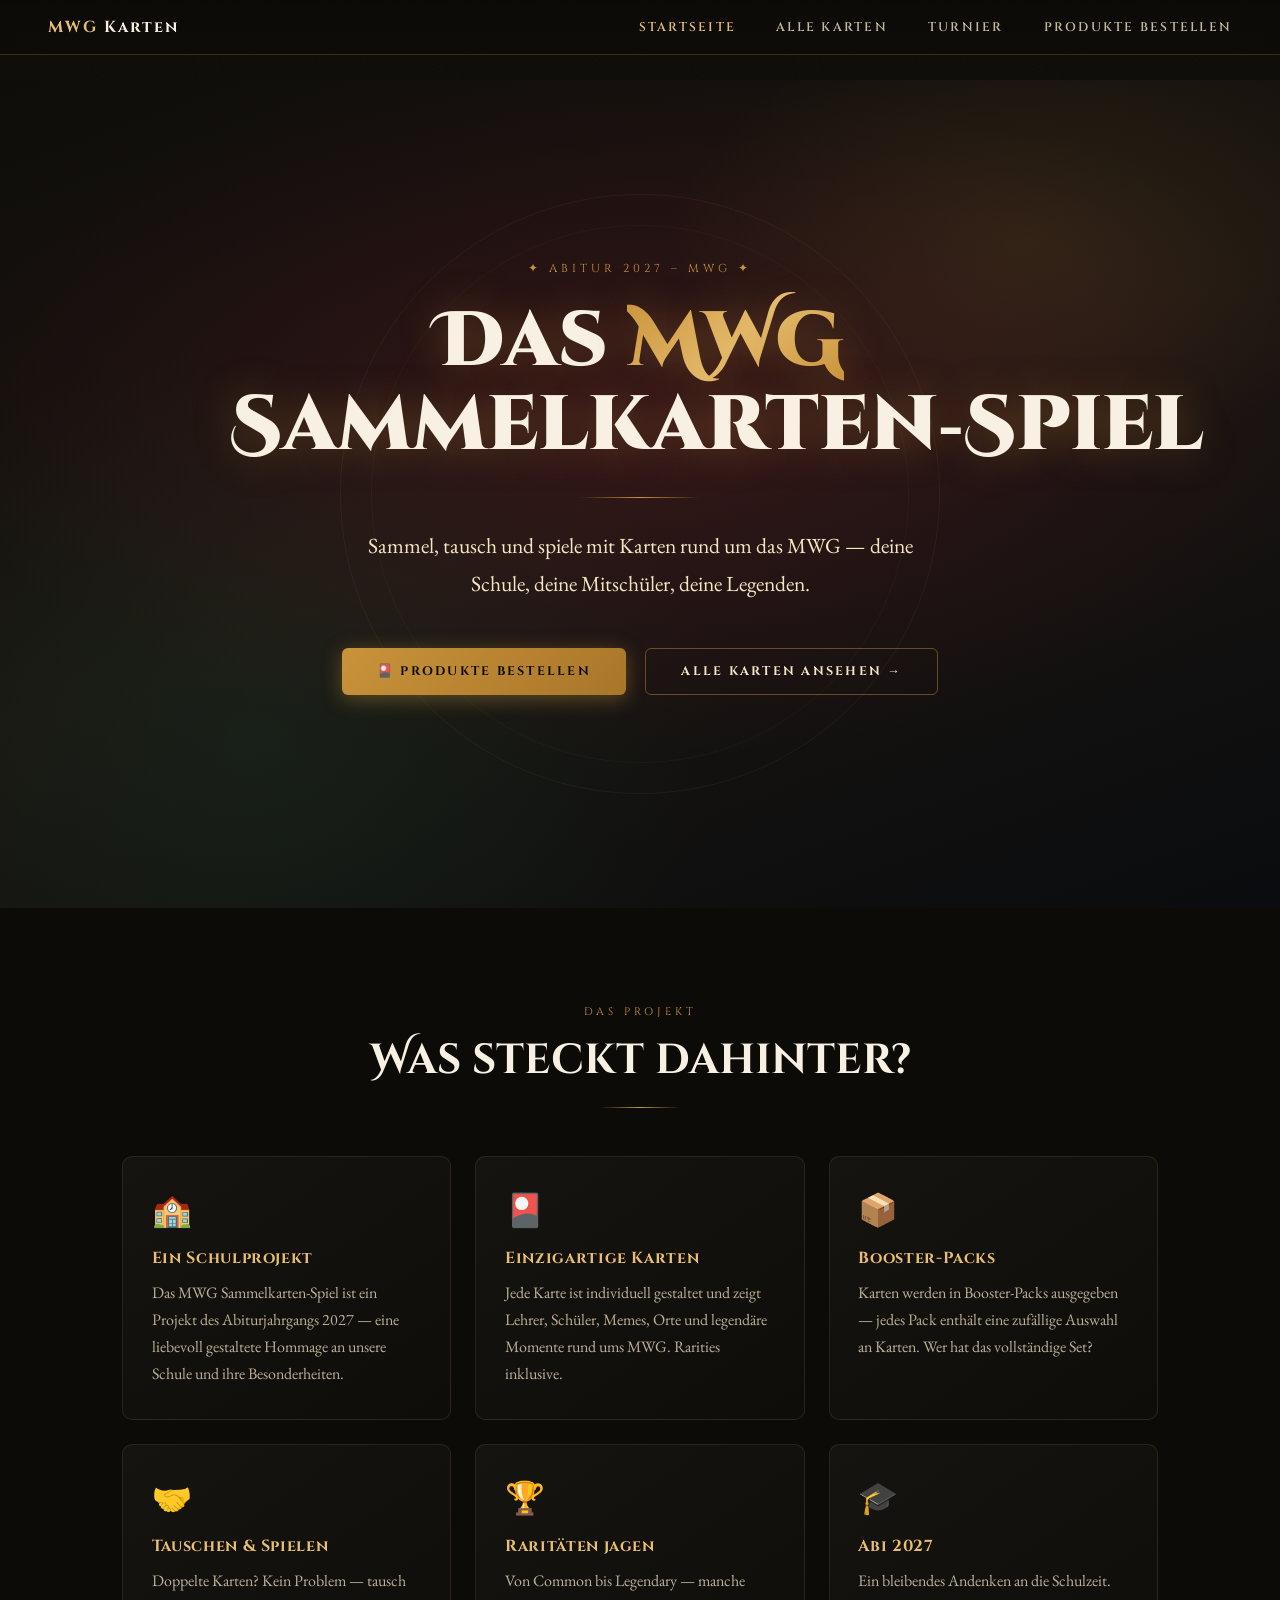
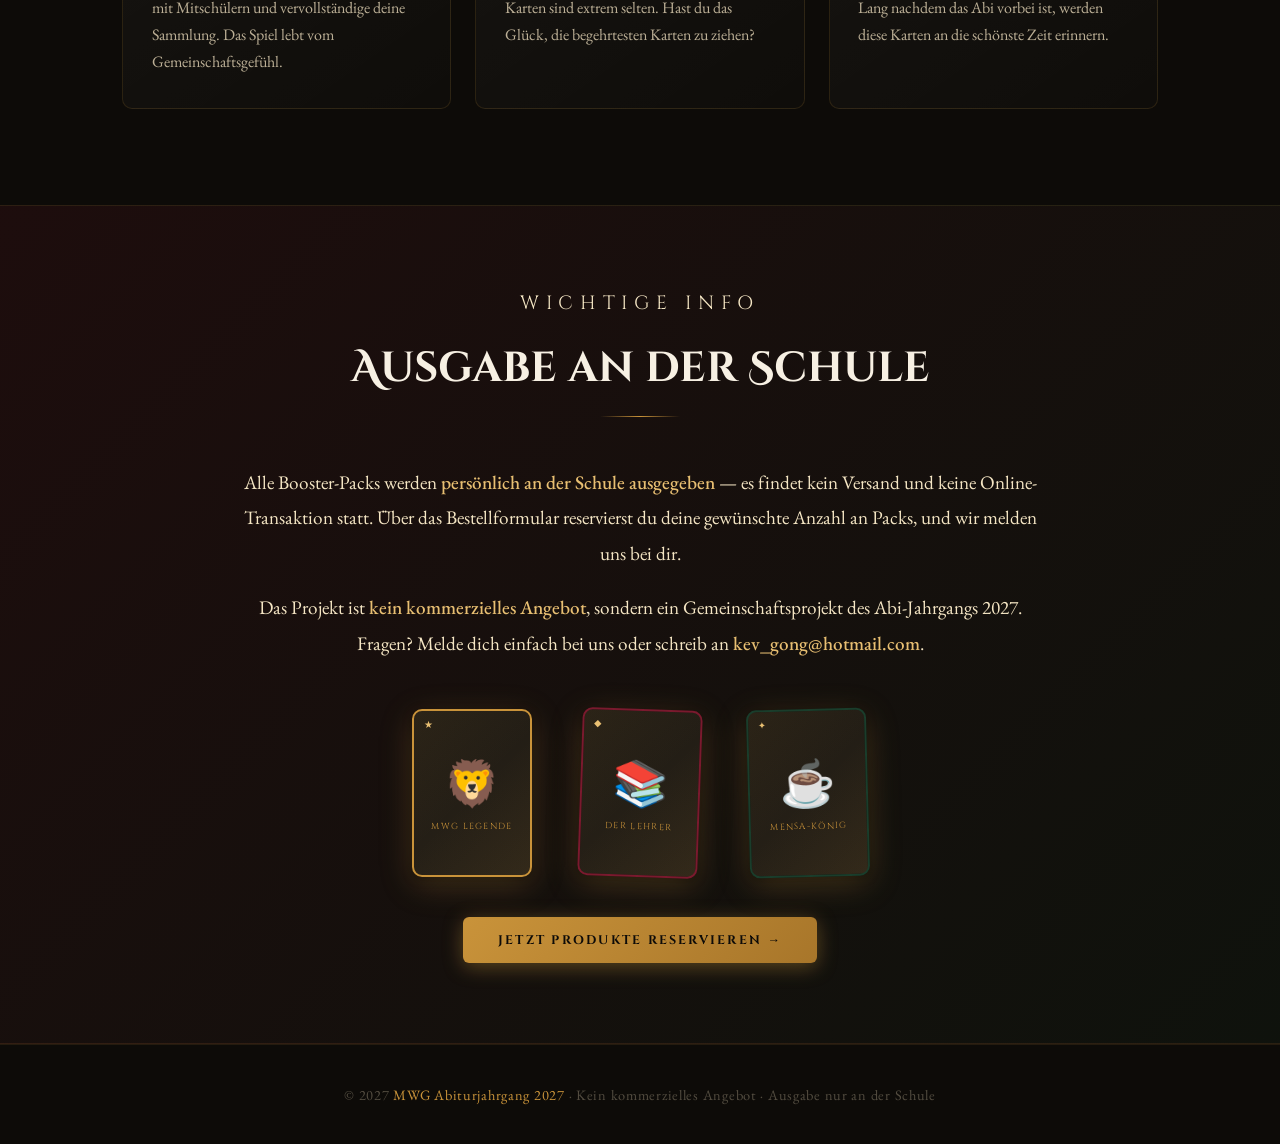
==== index.html @ c118ef86 "Removed Confirmation E-Mail" ====
<!DOCTYPE html>
<html lang="de">
<head>
  <meta charset="UTF-8" />
  <meta name="viewport" content="width=device-width, initial-scale=1.0" />
  <title>Das MWG Sammelkarten-Spiel</title>
  <link rel="preconnect" href="https://fonts.googleapis.com" />
  <link href="https://fonts.googleapis.com/css2?family=Cinzel+Decorative:wght@700;900&family=Cinzel:wght@400;600;700&family=EB+Garamond:ital,wght@0,400;0,500;1,400&display=swap" rel="stylesheet" />
  <style>
    /* ── CSS Variables ─────────────────────────────────── */
    :root {
      --gold:        #c9933a;
      --gold-light:  #e8bf72;
      --gold-pale:   #f5e6c4;
      --ink:         #0d0b08;
      --parchment:   #f7f0e3;
      --parchment-2: #ede3cc;
      --crimson:     #7a1a2e;
      --forest:      #1a3d2b;
      --slate:       #2c2a26;
      --shadow:      rgba(13,11,8,.55);
      --radius:      6px;
    }

    /* ── Reset ─────────────────────────────────────────── */
    *, *::before, *::after { box-sizing: border-box; margin: 0; padding: 0; }
    html { scroll-behavior: smooth; }
    body {
      font-family: 'EB Garamond', Georgia, serif;
      background: var(--ink);
      color: var(--parchment);
      overflow-x: hidden;
      min-height: 100vh;
    }

    /* ── Noise texture overlay ─────────────────────────── */
    body::before {
      content: '';
      position: fixed; inset: 0; z-index: 0;
      background-image: url("data:image/svg+xml,%3Csvg xmlns='http://www.w3.org/2000/svg' width='300' height='300'%3E%3Cfilter id='n'%3E%3CfeTurbulence type='fractalNoise' baseFrequency='.75' numOctaves='4' stitchTiles='stitch'/%3E%3C/filter%3E%3Crect width='300' height='300' filter='url(%23n)' opacity='.035'/%3E%3C/svg%3E");
      pointer-events: none;
    }

    /* ── Nav ───────────────────────────────────────────── */
    nav {
      position: fixed; top: 0; left: 0; right: 0; z-index: 100;
      display: flex; align-items: center; justify-content: space-between;
      padding: 1rem 3rem;
      background: linear-gradient(to bottom, rgba(13,11,8,.96), rgba(13,11,8,.7));
      backdrop-filter: blur(8px);
      border-bottom: 1px solid rgba(201,147,58,.25);
    }
    .nav-logo {
      font-family: 'Cinzel', serif;
      font-size: 1rem; font-weight: 700;
      color: var(--gold-light);
      letter-spacing: .12em;
      text-decoration: none;
    }
    .nav-logo span { color: var(--parchment); }
    .nav-links { display: flex; gap: 2.5rem; }
    .nav-links a {
      font-family: 'Cinzel', serif;
      font-size: .78rem; font-weight: 600;
      letter-spacing: .18em; text-transform: uppercase;
      color: var(--gold-pale);
      text-decoration: none;
      opacity: .8;
      transition: opacity .2s, color .2s;
      cursor: pointer;
    }
    .nav-links a:hover, .nav-links a.active { opacity: 1; color: var(--gold-light); }

    /* ── Pages ─────────────────────────────────────────── */
    .page { display: none; min-height: 100vh; padding-top: 80px; position: relative; z-index: 1; }
    .page.visible { display: block; }

    /* ══ HOME PAGE ════════════════════════════════════════ */

    /* Hero */
    .hero {
      position: relative;
      min-height: 92vh;
      display: flex; flex-direction: column;
      align-items: center; justify-content: center;
      text-align: center;
      padding: 4rem 2rem 6rem;
      overflow: hidden;
    }
    .hero-bg {
      position: absolute; inset: 0;
      background:
        radial-gradient(ellipse 80% 60% at 50% 40%, rgba(122,26,46,.28) 0%, transparent 70%),
        radial-gradient(ellipse 60% 80% at 20% 80%, rgba(26,61,43,.3) 0%, transparent 60%),
        radial-gradient(ellipse 50% 50% at 80% 20%, rgba(201,147,58,.12) 0%, transparent 55%),
        linear-gradient(160deg, #0f0d0a 0%, #1a1510 50%, #0a0c0f 100%);
    }
    .hero-ornament {
      position: absolute;
      width: 600px; height: 600px;
      border: 1px solid rgba(201,147,58,.08);
      border-radius: 50%;
      top: 50%; left: 50%;
      transform: translate(-50%,-50%);
      animation: spin 60s linear infinite;
    }
    .hero-ornament::after {
      content: '';
      position: absolute; inset: 30px;
      border: 1px solid rgba(201,147,58,.05);
      border-radius: 50%;
      animation: spin 40s linear infinite reverse;
    }
    @keyframes spin { to { transform: translate(-50%,-50%) rotate(360deg); } }

    .hero-content { position: relative; z-index: 2; max-width: 820px; }
    .hero-eyebrow {
      font-family: 'Cinzel', serif;
      font-size: .72rem; letter-spacing: .35em; text-transform: uppercase;
      color: var(--gold);
      margin-bottom: 1.5rem;
      opacity: 0; animation: fadeUp .8s .2s forwards;
    }
    .hero-title {
      font-family: 'Cinzel Decorative', serif;
      font-size: clamp(2.4rem, 6vw, 4.8rem);
      font-weight: 900;
      line-height: 1.1;
      color: var(--parchment);
      text-shadow: 0 2px 40px rgba(201,147,58,.35);
      opacity: 0; animation: fadeUp .9s .4s forwards;
    }
    .hero-title em {
      font-style: normal;
      background: linear-gradient(135deg, var(--gold) 0%, var(--gold-light) 50%, var(--gold) 100%);
      -webkit-background-clip: text; -webkit-text-fill-color: transparent;
      background-clip: text;
    }
    .hero-divider {
      width: 120px; height: 1px;
      background: linear-gradient(to right, transparent, var(--gold), transparent);
      margin: 1.8rem auto;
      opacity: 0; animation: fadeUp .7s .6s forwards;
    }
    .hero-sub {
      font-size: clamp(1.1rem, 2vw, 1.35rem);
      line-height: 1.75;
      color: var(--gold-pale);
      opacity: 0; animation: fadeUp .8s .75s forwards;
      max-width: 600px; margin: 0 auto;
    }
    .hero-cta-row {
      display: flex; gap: 1.2rem; justify-content: center; flex-wrap: wrap;
      margin-top: 2.8rem;
      opacity: 0; animation: fadeUp .8s .95s forwards;
    }

    @keyframes fadeUp {
      from { opacity: 0; transform: translateY(22px); }
      to   { opacity: 1; transform: translateY(0); }
    }

    /* Buttons */
    .btn {
      font-family: 'Cinzel', serif;
      font-size: .78rem; letter-spacing: .18em; text-transform: uppercase;
      font-weight: 700;
      padding: .9rem 2.2rem;
      border: none; cursor: pointer;
      border-radius: var(--radius);
      text-decoration: none;
      transition: transform .2s, box-shadow .2s, background .2s;
      display: inline-flex; align-items: center; gap: .5rem;
    }
    .btn-primary {
      background: linear-gradient(135deg, var(--gold) 0%, #a8762a 100%);
      color: var(--ink);
      box-shadow: 0 4px 20px rgba(201,147,58,.4);
    }
    .btn-primary:hover {
      transform: translateY(-2px);
      box-shadow: 0 8px 32px rgba(201,147,58,.55);
      background: linear-gradient(135deg, var(--gold-light) 0%, var(--gold) 100%);
    }
    .btn-outline {
      background: transparent;
      color: var(--gold-pale);
      border: 1px solid rgba(201,147,58,.45);
      box-shadow: inset 0 0 0 0 rgba(201,147,58,.1);
    }
    .btn-outline:hover {
      transform: translateY(-2px);
      border-color: var(--gold);
      color: var(--gold-light);
      box-shadow: 0 4px 16px rgba(201,147,58,.2);
    }

    /* Feature cards */
    .section { padding: 6rem 2rem; max-width: 1100px; margin: 0 auto; }
    .section-label {
      font-family: 'Cinzel', serif;
      font-size: .68rem; letter-spacing: .35em; text-transform: uppercase;
      color: var(--gold); margin-bottom: .8rem; text-align: center;
    }
    .section-title {
      font-family: 'Cinzel Decorative', serif;
      font-size: clamp(1.6rem, 3.5vw, 2.6rem);
      text-align: center; color: var(--parchment);
      margin-bottom: .5rem;
    }
    .section-rule {
      width: 80px; height: 1px;
      background: linear-gradient(to right, transparent, var(--gold), transparent);
      margin: 1.2rem auto 3rem;
    }

    .features-grid {
      display: grid;
      grid-template-columns: repeat(auto-fit, minmax(260px, 1fr));
      gap: 1.5rem;
    }
    .feature-card {
      background: linear-gradient(145deg, rgba(255,255,255,.04), rgba(255,255,255,.01));
      border: 1px solid rgba(201,147,58,.15);
      border-radius: 10px;
      padding: 2rem 1.8rem;
      transition: border-color .3s, transform .3s, box-shadow .3s;
    }
    .feature-card:hover {
      border-color: rgba(201,147,58,.4);
      transform: translateY(-4px);
      box-shadow: 0 12px 40px rgba(0,0,0,.4);
    }
    .feature-icon {
      font-size: 2rem; margin-bottom: 1rem;
    }
    .feature-card h3 {
      font-family: 'Cinzel', serif;
      font-size: 1rem; font-weight: 700;
      color: var(--gold-light);
      margin-bottom: .6rem; letter-spacing: .04em;
    }
    .feature-card p {
      font-size: 1rem; line-height: 1.7;
      color: rgba(245,230,196,.75);
    }

    /* About strip */
    .about-strip {
      background: linear-gradient(135deg, rgba(122,26,46,.15), rgba(26,61,43,.15));
      border-top: 1px solid rgba(201,147,58,.12);
      border-bottom: 1px solid rgba(201,147,58,.12);
      padding: 5rem 2rem;
    }
    .about-inner {
      max-width: 820px; margin: 0 auto; text-align: center;
    }
    .about-inner p {
      font-size: 1.2rem; line-height: 1.85;
      color: var(--gold-pale);
      margin-bottom: 1.2rem;
    }
    .about-inner p strong {
      color: var(--gold-light); font-weight: 500;
    }

    /* Booster preview */
    .booster-preview {
      display: flex; align-items: center; justify-content: center; gap: 3rem;
      flex-wrap: wrap; margin-top: 2rem;
    }
    .booster-card-preview {
      width: 120px; height: 168px;
      border-radius: 10px;
      background: linear-gradient(145deg, #1e1a14, #2a2318);
      border: 2px solid var(--gold);
      box-shadow: 0 8px 32px rgba(201,147,58,.25), 0 2px 8px rgba(0,0,0,.6);
      display: flex; flex-direction: column;
      align-items: center; justify-content: center;
      position: relative; overflow: hidden;
      transition: transform .3s;
    }
    .booster-card-preview:hover { transform: rotate(-3deg) scale(1.06); }
    .booster-card-preview:nth-child(2) { transform: rotate(2deg); }
    .booster-card-preview:nth-child(2):hover { transform: rotate(-1deg) scale(1.06); }
    .booster-card-preview:nth-child(3) { transform: rotate(-1.5deg); }
    .booster-card-preview:nth-child(3):hover { transform: rotate(2deg) scale(1.06); }
    .card-shine {
      position: absolute; inset: 0;
      background: linear-gradient(135deg, rgba(201,147,58,.08) 0%, transparent 50%, rgba(201,147,58,.06) 100%);
    }
    .card-symbol { font-size: 2.8rem; z-index: 1; }
    .card-label {
      font-family: 'Cinzel', serif;
      font-size: .55rem; letter-spacing: .15em; text-transform: uppercase;
      color: var(--gold); z-index: 1; margin-top: .5rem;
    }
    .card-corner {
      position: absolute; top: 8px; left: 10px;
      font-family: 'Cinzel', serif; font-size: .6rem;
      color: var(--gold-light);
    }

    /* ══ CARDS PAGE ══════════════════════════════════════ */
    .cards-header {
      text-align: center; padding: 4rem 2rem 2rem;
    }
    .cards-search-row {
      display: flex; justify-content: center; gap: 1rem;
      margin: 1.5rem auto 2.5rem; flex-wrap: wrap; max-width: 600px; padding: 0 1rem;
    }
    .cards-filter-select {
      min-width: 220px;
      background: rgba(255,255,255,.05);
      border: 1px solid rgba(201,147,58,.3);
      border-radius: var(--radius);
      color: var(--parchment);
      font-family: 'EB Garamond', serif;
      font-size: 1rem;
      padding: .75rem 1.2rem;
      outline: none;
      transition: border-color .2s;
    }
    .cards-filter-select:focus { border-color: var(--gold); }
    .cards-filter-select option { background: #1a1510; color: var(--parchment); }

    .cards-gallery {
      display: grid;
      gap: 2.5rem;
      padding: 0 2rem 5rem;
      max-width: 1200px; margin: 0 auto;
    }

    .card-collection {
      display: grid;
      gap: 1rem;
    }

    .card-collection-header {
      display: flex;
      justify-content: space-between;
      gap: 1rem;
      align-items: baseline;
      flex-wrap: wrap;
    }

    .card-collection-title {
      font-family: 'Cinzel Decorative', serif;
      font-size: clamp(1.25rem, 2vw, 1.8rem);
      color: var(--gold-light);
    }

    .card-collection-count {
      font-family: 'Cinzel', serif;
      font-size: .72rem;
      letter-spacing: .18em;
      text-transform: uppercase;
      color: rgba(245,230,196,.5);
    }

    .card-collection-grid {
      display: grid;
      grid-template-columns: repeat(auto-fill, minmax(180px, 1fr));
      gap: 1.4rem;
    }

    /* ══ TOURNAMENT PAGE ════════════════════════════════ */
    .tournament-page {
      max-width: 1200px;
      margin: 0 auto;
      padding: 4rem 2rem 6rem;
    }

    .tournament-description {
      text-align: center;
      font-size: 1.15rem;
      line-height: 1.7;
      color: rgba(245,230,196,.78);
      max-width: 760px;
      margin: 0 auto 1.4rem;
    }

    .tournament-coming-soon {
      width: fit-content;
      margin: 0 auto 1.35rem;
      padding: .55rem 1rem;
      border-radius: 999px;
      border: 1px solid rgba(201,147,58,.32);
      background: linear-gradient(135deg, rgba(122,26,46,.22), rgba(201,147,58,.18));
      color: var(--gold-pale);
      font-family: 'Cinzel', serif;
      font-size: .72rem;
      letter-spacing: .22em;
      text-transform: uppercase;
      box-shadow: 0 0 24px rgba(201,147,58,.14);
    }

    .tournament-prize-ladder {
      margin: 0 auto 1.8rem;
      padding: 1rem;
      border-radius: 18px;
      border: 1px solid rgba(201,147,58,.18);
      background: linear-gradient(135deg, rgba(255,255,255,.05), rgba(255,255,255,.02));
      box-shadow: 0 18px 44px rgba(0,0,0,.22);
    }

    .tournament-prize-title {
      font-family: 'Cinzel', serif;
      font-size: .72rem;
      letter-spacing: .24em;
      text-transform: uppercase;
      color: var(--gold);
      margin-bottom: .85rem;
      text-align: center;
    }

    .tournament-prize-grid {
      display: grid;
      grid-template-columns: repeat(auto-fit, minmax(170px, 1fr));
      gap: .75rem;
    }

    .tournament-prize-card {
      position: relative;
      padding: .8rem .9rem;
      border-radius: 14px;
      border: 1px solid rgba(201,147,58,.18);
      background:
        radial-gradient(circle at top right, rgba(255,201,94,.16), transparent 48%),
        linear-gradient(155deg, rgba(13,11,8,.95), rgba(26,21,16,.92));
      box-shadow: inset 0 0 0 1px rgba(255,255,255,.03);
    }

    .tournament-prize-card::after {
      content: '';
      position: absolute;
      inset: 0;
      border-radius: inherit;
      pointer-events: none;
      background: linear-gradient(135deg, rgba(255,255,255,.08), transparent 35%, rgba(255,120,20,.16));
      opacity: .7;
    }

    .tournament-prize-place {
      position: relative;
      z-index: 1;
      font-family: 'Cinzel', serif;
      font-size: .62rem;
      letter-spacing: .18em;
      text-transform: uppercase;
      color: rgba(245,230,196,.55);
      margin-bottom: .45rem;
    }

    .tournament-prize-reward {
      position: relative;
      z-index: 1;
      color: var(--gold-light);
      font-size: 1rem;
      line-height: 1.45;
    }

    .tournament-graphic {
      position: relative;
      margin: 0 auto 1.8rem;
      padding: 1rem;
      border-radius: 18px;
      border: 1px solid rgba(201,147,58,.18);
      background: linear-gradient(135deg, rgba(255,255,255,.04), rgba(255,255,255,.015));
      overflow: auto;
      box-shadow: 0 18px 44px rgba(0,0,0,.22);
    }

    .tournament-graphic svg {
      display: block;
      min-width: 920px;
      width: 100%;
      height: auto;
    }

    .tournament-graphic-stage-label {
      font-family: 'Cinzel', serif;
      font-size: 11px;
      letter-spacing: .2em;
      text-transform: uppercase;
      fill: rgba(245,230,196,.75);
    }

    .tournament-graphic-node {
      fill: rgba(13,11,8,.95);
      stroke: rgba(201,147,58,.35);
      stroke-width: 1.5;
    }

    .tournament-graphic-node--final {
      fill: rgba(122,26,46,.22);
      stroke: rgba(255,201,94,.55);
    }

    .tournament-graphic-node-title {
      font-family: 'Cinzel Decorative', serif;
      font-size: 13px;
      fill: var(--gold-light);
    }

    .tournament-graphic-node-subtitle {
      font-family: 'EB Garamond', serif;
      font-size: 11px;
      fill: rgba(245,230,196,.72);
    }

    .tournament-graphic-link {
      stroke: rgba(255,201,94,.65);
      stroke-width: 2.5;
      fill: none;
    }

    .tournament-graphic-glow {
      stroke: rgba(255,160,42,.28);
      stroke-width: 8;
      fill: none;
      filter: blur(1px);
    }

    .tournament-graphic-track {
      stroke: rgba(255,255,255,.06);
      stroke-width: 1;
    }

    .tournament-board {
      display: grid;
      gap: 1rem;
      padding-bottom: .4rem;
    }

    .tournament-board::-webkit-scrollbar { height: 10px; }
    .tournament-board::-webkit-scrollbar-track { background: rgba(255,255,255,.05); border-radius: 999px; }
    .tournament-board::-webkit-scrollbar-thumb { background: rgba(201,147,58,.45); border-radius: 999px; }

    .tournament-stage {
      position: relative;
      background: linear-gradient(155deg, rgba(13,11,8,.98), rgba(26,21,16,.94));
      border: 1px solid rgba(201,147,58,.2);
      border-radius: 16px;
      padding: 1.15rem;
      box-shadow: 0 18px 50px rgba(0,0,0,.32);
      display: grid;
      gap: .95rem;
    }

    .tournament-stage::before {
      content: '';
      position: absolute;
      inset: 0;
      border-radius: inherit;
      padding: 1px;
      background: linear-gradient(135deg, rgba(255,255,255,.18), rgba(255,255,255,0) 30%, rgba(255,122,24,.55) 60%, rgba(255,255,255,.12));
      -webkit-mask: linear-gradient(#fff 0 0) padding-box, linear-gradient(#fff 0 0);
      mask: linear-gradient(#fff 0 0) padding-box, linear-gradient(#fff 0 0);
      -webkit-mask-composite: xor;
      mask-composite: exclude;
      pointer-events: none;
      opacity: .9;
    }

    .tournament-stage-header {
      display: flex;
      justify-content: space-between;
      gap: 1rem;
      align-items: flex-start;
    }

    .tournament-stage-kicker {
      font-family: 'Cinzel', serif;
      font-size: .68rem;
      letter-spacing: .28em;
      text-transform: uppercase;
      color: var(--gold);
      margin-bottom: .4rem;
    }

    .tournament-stage-title {
      font-family: 'Cinzel Decorative', serif;
      font-size: clamp(1.2rem, 2vw, 1.7rem);
      color: var(--gold-light);
    }

    .tournament-stage-pill {
      flex-shrink: 0;
      align-self: center;
      padding: .32rem .62rem;
      border-radius: 999px;
      border: 1px solid rgba(201,147,58,.26);
      background: rgba(255,255,255,.04);
      color: var(--gold-pale);
      font-family: 'Cinzel', serif;
      font-size: .62rem;
      letter-spacing: .16em;
      text-transform: uppercase;
    }

    .tournament-stage-grid {
      display: grid;
      grid-template-columns: repeat(auto-fit, minmax(240px, 1fr));
      gap: 1rem;
    }

    .tournament-stage-description {
      font-size: 1rem;
      line-height: 1.65;
      color: rgba(245,230,196,.68);
    }

    .tournament-participants {
      display: flex;
      flex-wrap: wrap;
      gap: .45rem;
    }

    .tournament-participant {
      border: 1px solid rgba(201,147,58,.2);
      border-radius: 999px;
      padding: .3rem .7rem;
      background: rgba(255,255,255,.03);
      color: var(--parchment);
      font-size: .95rem;
      line-height: 1.3;
    }

    .tournament-matches {
      display: grid;
      gap: .75rem;
    }

    .tournament-match {
      position: relative;
      padding: .85rem .9rem;
      border-radius: 12px;
      border: 1px solid rgba(201,147,58,.16);
      background: linear-gradient(135deg, rgba(255,255,255,.04), rgba(255,255,255,.02));
      overflow: hidden;
    }

    .tournament-match::before {
      content: '';
      position: absolute;
      inset: auto -12% -45% -12%;
      height: 120%;
      background: radial-gradient(circle at 50% 0%, rgba(255,201,94,.18), transparent 62%);
      pointer-events: none;
      opacity: .75;
    }

    .tournament-match-label {
      font-family: 'Cinzel', serif;
      font-size: .62rem;
      letter-spacing: .2em;
      text-transform: uppercase;
      color: rgba(245,230,196,.5);
      margin-bottom: .45rem;
      position: relative;
      z-index: 1;
    }

    .tournament-match-teams {
      display: grid;
      gap: .45rem;
      position: relative;
      z-index: 1;
    }

    .tournament-match-team {
      display: flex;
      justify-content: space-between;
      gap: .75rem;
      align-items: center;
      font-size: 1rem;
      color: var(--gold-pale);
    }

    .tournament-match-team span:last-child {
      font-family: 'Cinzel', serif;
      font-size: .62rem;
      letter-spacing: .16em;
      text-transform: uppercase;
      color: rgba(245,230,196,.45);
    }

    .tournament-graphic-wrap {
      margin-bottom: 1.2rem;
    }

    .tournament-empty {
      text-align: center;
      padding: 3rem 1rem;
      color: rgba(245,230,196,.45);
    }

    .tournament-empty .big-icon {
      font-size: 3.5rem;
      margin-bottom: .85rem;
    }

    .tournament-empty p {
      font-family: 'Cinzel', serif;
      font-size: .85rem;
      letter-spacing: .15em;
      text-transform: uppercase;
    }

    .tournament-empty small {
      font-family: 'EB Garamond', serif;
      font-size: 1rem;
      letter-spacing: 0;
      text-transform: none;
      display: block;
      margin-top: .5rem;
      color: rgba(245,230,196,.35);
    }
    .cards-search-input {
      flex: 1; min-width: 200px;
      background: rgba(255,255,255,.05);
      border: 1px solid rgba(201,147,58,.3);
      border-radius: var(--radius);
      color: var(--parchment);
      font-family: 'EB Garamond', serif;
      font-size: 1rem;
      padding: .75rem 1.2rem;
      outline: none;
      transition: border-color .2s;
    }
    .cards-search-input:focus { border-color: var(--gold); }
    .cards-search-input::placeholder { color: rgba(245,230,196,.35); }

    .cards-grid {
      display: grid;
      grid-template-columns: repeat(auto-fill, minmax(180px, 1fr));
      gap: 1.4rem;
      padding: 0 2rem 5rem;
      max-width: 1200px; margin: 0 auto;
    }
    .card-item {
      position: relative;
      border-radius: 10px;
      overflow: hidden;
      border: 2px solid transparent;
      aspect-ratio: 3/4;
      background: rgba(255,255,255,.03);
      cursor: pointer;
      transition: transform .3s, filter .3s;
      background:
        linear-gradient(180deg, rgba(255,255,255,.08), rgba(255,255,255,.02)) padding-box,
        linear-gradient(135deg,
          rgba(255,255,255,.22) 0%,
          var(--rarity-color, rgba(201,147,58,.9)) 20%,
          rgba(255,122,24,.95) 42%,
          rgba(255,201,94,.98) 58%,
          var(--rarity-color, rgba(201,147,58,.9)) 82%,
          rgba(255,255,255,.18) 100%) border-box;
      box-shadow:
        0 0 0 1px rgba(255,255,255,.04),
        0 0 24px var(--rarity-glow, rgba(201,147,58,.15)),
        inset 0 0 18px rgba(255,255,255,.04);
    }
    .card-item:hover {
      transform: translateY(-6px) scale(1.02);
      filter: saturate(1.06);
      box-shadow:
        0 20px 56px rgba(0,0,0,.7),
        0 0 36px var(--rarity-glow, rgba(201,147,58,.28)),
        0 0 66px var(--rarity-glow, rgba(201,147,58,.18));
    }
    .card-item::before {
      content: '';
      position: absolute;
      inset: -18% -10% auto -10%;
      height: 42%;
      border-radius: inherit;
      background:
        radial-gradient(ellipse at center, rgba(255,236,183,.42) 0%, rgba(255,160,42,.28) 30%, rgba(255,85,0,.14) 56%, transparent 78%),
        radial-gradient(ellipse at 35% 70%, rgba(255,255,255,.18) 0%, transparent 40%),
        radial-gradient(ellipse at 65% 65%, rgba(255,255,255,.12) 0%, transparent 36%);
      filter: blur(10px);
      opacity: .82;
      pointer-events: none;
      transform: translateY(-8%) scale(1.02);
      animation: flameFlicker 2.6s ease-in-out infinite;
    }
    .card-item::after {
      content: '';
      position: absolute;
      inset: 0;
      border-radius: inherit;
      padding: 2px;
      background:
        linear-gradient(135deg,
          rgba(255,255,255,.15) 0%,
          rgba(255,255,255,0) 12%,
          rgba(255,255,255,.4) 24%,
          rgba(255,120,20,.92) 42%,
          rgba(255,206,105,.96) 55%,
          rgba(255,120,20,.92) 70%,
          rgba(255,255,255,.22) 88%,
          rgba(255,255,255,.12) 100%) border-box;
      mask:
        linear-gradient(#fff 0 0) padding-box,
        linear-gradient(#fff 0 0);
      -webkit-mask:
        linear-gradient(#fff 0 0) padding-box,
        linear-gradient(#fff 0 0);
      -webkit-mask-composite: xor;
      mask-composite: exclude;
      opacity: .92;
      pointer-events: none;
      transition: opacity .3s;
      animation: flameBorder 4.2s linear infinite;
    }
    .card-item:hover::after {
      opacity: 1;
    }

    @keyframes flameFlicker {
      0%, 100% { transform: translateY(-8%) scale(1.02); opacity: .76; }
      20% { transform: translateY(-10%) scale(1.04) skewX(-1deg); opacity: .88; }
      50% { transform: translateY(-6%) scale(1.01) skewX(1deg); opacity: .82; }
      70% { transform: translateY(-9%) scale(1.05); opacity: .92; }
    }

    @keyframes flameBorder {
      0% { filter: hue-rotate(0deg) saturate(1.2); }
      100% { filter: hue-rotate(12deg) saturate(1.35); }
    }
    .card-item img {
      width: 100%; height: 100%; object-fit: cover; display: block;
    }
    .card-item-label {
      position: absolute; bottom: 0; left: 0; right: 0;
      background: linear-gradient(to top, rgba(13,11,8,.92), transparent);
      padding: 1.2rem .8rem .6rem;
      font-family: 'Cinzel', serif;
      font-size: .7rem; letter-spacing: .1em;
      color: var(--gold-pale);
      text-align: center;
      transform: translateY(100%);
      transition: transform .3s;
    }
    .card-item:hover .card-item-label { transform: translateY(0); }

    .card-item-name {
      display: block;
    }

    .card-item-rarity {
      display: inline-flex;
      align-items: center;
      justify-content: center;
      margin-top: .35rem;
      padding: .25rem .45rem;
      border-radius: 999px;
      border: 1px solid var(--rarity-color, rgba(201,147,58,.25));
      background: rgba(10,8,5,.72);
      font-size: .62rem;
      letter-spacing: .12em;
      text-transform: uppercase;
      color: var(--rarity-color, var(--gold-light));
      box-shadow:
        0 0 12px var(--rarity-glow, rgba(201,147,58,.18)),
        inset 0 0 10px rgba(255,255,255,.04);
    }

    .cards-placeholder {
      text-align: center;
      padding: 5rem 2rem;
      color: rgba(245,230,196,.4);
    }
    .cards-placeholder .big-icon { font-size: 4rem; margin-bottom: 1rem; }
    .cards-placeholder p {
      font-family: 'Cinzel', serif;
      font-size: .85rem; letter-spacing: .15em; text-transform: uppercase;
    }
    .cards-placeholder small {
      font-family: 'EB Garamond', serif;
      font-size: 1rem; letter-spacing: 0; text-transform: none;
      display: block; margin-top: .5rem;
      color: rgba(245,230,196,.35);
    }

    /* Lightbox */
    .lightbox {
      display: none; position: fixed; inset: 0; z-index: 999;
      background: rgba(0,0,0,.85); backdrop-filter: blur(6px);
      align-items: center; justify-content: center;
    }
    .lightbox.open { display: flex; }
    .lightbox-img {
      max-width: min(90vw, 460px);
      max-height: 90vh;
      border-radius: 12px;
      border: 2px solid var(--gold);
      box-shadow: 0 24px 80px rgba(0,0,0,.8), 0 0 40px rgba(201,147,58,.2);
    }
    .lightbox-close {
      position: absolute; top: 2rem; right: 2rem;
      font-size: 2rem; color: var(--gold-pale);
      cursor: pointer; background: none; border: none;
      transition: color .2s;
    }
    .lightbox-close:hover { color: var(--gold); }

    /* ══ ORDER PAGE ══════════════════════════════════════ */
    .order-page {
      max-width: 1080px; margin: 0 auto;
      padding: 4rem 2rem 6rem;
    }
    .order-layout {
      display: grid;
      grid-template-columns: 1fr;
      gap: 1.4rem;
      margin-bottom: 1.4rem;
    }
    .order-card {
      background: linear-gradient(135deg, rgba(255,255,255,.05), rgba(255,255,255,.02));
      border: 1px solid rgba(201,147,58,.24);
      border-radius: 16px;
      padding: 1.4rem;
      box-shadow: 0 18px 50px rgba(0,0,0,.2);
    }
    .order-card-title {
      font-family: 'Cinzel', serif;
      font-size: .82rem;
      letter-spacing: .2em;
      text-transform: uppercase;
      color: var(--gold-light);
      margin-bottom: .9rem;
    }
    .order-card-subtitle {
      color: rgba(245,230,196,.58);
      font-size: .98rem;
      line-height: 1.6;
    }
    .order-notice {
      background: linear-gradient(135deg, rgba(122,26,46,.18), rgba(26,61,43,.18));
      border: 1px solid rgba(201,147,58,.25);
      border-radius: 12px;
      padding: 1.25rem 1.35rem;
      display: flex; gap: 1rem; align-items: flex-start;
    }
    .order-notice-icon { font-size: 1.6rem; flex-shrink: 0; }
    .order-notice p {
      font-size: 1.05rem; line-height: 1.7;
      color: var(--gold-pale);
    }
    .order-notice strong { color: var(--gold-light); }

    .product-picker {
      background: linear-gradient(135deg, rgba(255,255,255,.05), rgba(255,255,255,.02));
      border: 1px solid rgba(201,147,58,.25);
      border-radius: 10px;
      padding: 1.1rem 1.2rem;
      display: grid;
      gap: .45rem;
    }
    .product-picker-title {
      font-family: 'Cinzel', serif;
      font-size: .72rem;
      letter-spacing: .2em;
      text-transform: uppercase;
      color: var(--gold);
    }
    .product-picker-description {
      font-size: 1rem;
      line-height: 1.6;
      color: rgba(245,230,196,.72);
    }
    .product-picker-meta {
      font-size: .95rem;
      color: rgba(245,230,196,.5);
    }

    .order-box-stack {
      display: grid;
      gap: 1rem;
    }

    .product-shelf-shell {
      background: linear-gradient(135deg, rgba(255,255,255,.05), rgba(255,255,255,.02));
      border: 1px solid rgba(201,147,58,.22);
      border-radius: 14px;
      padding: 1rem;
      box-shadow: 0 18px 50px rgba(0,0,0,.25);
    }

    .product-shelf-head {
      display: flex;
      justify-content: space-between;
      gap: 1rem;
      align-items: flex-end;
      margin-bottom: .9rem;
      flex-wrap: wrap;
    }

    .product-shelf-head h3 {
      font-family: 'Cinzel', serif;
      font-size: .9rem;
      letter-spacing: .2em;
      text-transform: uppercase;
      color: var(--gold-light);
    }

    .product-shelf-head p {
      font-size: .98rem;
      color: rgba(245,230,196,.55);
      max-width: 440px;
      line-height: 1.5;
    }

    .product-shelf {
      display: grid;
      grid-auto-flow: column;
      grid-auto-columns: minmax(250px, 1fr);
      gap: .9rem;
      overflow-x: auto;
      padding-bottom: .4rem;
      scroll-snap-type: x proximity;
      scrollbar-color: rgba(201,147,58,.45) rgba(255,255,255,.05);
    }

    .product-shelf::-webkit-scrollbar { height: 10px; }
    .product-shelf::-webkit-scrollbar-track { background: rgba(255,255,255,.05); border-radius: 999px; }
    .product-shelf::-webkit-scrollbar-thumb { background: rgba(201,147,58,.45); border-radius: 999px; }

    .product-card {
      scroll-snap-align: start;
      background: linear-gradient(155deg, rgba(13,11,8,.96), rgba(26,21,16,.96));
      border: 1px solid rgba(201,147,58,.18);
      border-radius: 14px;
      padding: 1rem;
      display: grid;
      gap: .85rem;
      min-height: 100%;
    }

    .product-card.selected {
      border-color: rgba(201,147,58,.55);
      box-shadow: 0 0 0 1px rgba(201,147,58,.08), 0 18px 40px rgba(0,0,0,.32);
    }

    .product-card-top {
      display: flex;
      justify-content: space-between;
      gap: .8rem;
      align-items: flex-start;
    }

    .product-card-name {
      font-family: 'Cinzel', serif;
      font-size: .95rem;
      font-weight: 700;
      color: var(--gold-light);
      margin-bottom: .35rem;
    }

    .product-card-description {
      font-size: .98rem;
      line-height: 1.6;
      color: rgba(245,230,196,.7);
    }

    .product-card-meta {
      font-size: .88rem;
      color: rgba(245,230,196,.45);
      line-height: 1.5;
    }

    .product-card-price {
      font-size: .92rem;
      color: var(--gold-light);
      line-height: 1.5;
      margin-top: .2rem;
    }

    .product-card-badge {
      font-family: 'Cinzel', serif;
      font-size: .62rem;
      letter-spacing: .16em;
      text-transform: uppercase;
      color: var(--gold);
      border: 1px solid rgba(201,147,58,.25);
      border-radius: 999px;
      padding: .35rem .55rem;
      white-space: nowrap;
    }

    .product-card-footer {
      display: flex;
      align-items: center;
      justify-content: space-between;
      gap: .8rem;
      flex-wrap: wrap;
    }

    .quantity-pill {
      display: inline-flex;
      align-items: center;
      gap: .75rem;
      border-radius: 999px;
      padding: .35rem .55rem;
      border: 1px solid rgba(201,147,58,.2);
      background: rgba(255,255,255,.03);
    }

    .quantity-pill button {
      width: 34px;
      height: 34px;
      border-radius: 50%;
      border: 1px solid rgba(201,147,58,.35);
      background: rgba(201,147,58,.14);
      color: var(--gold-light);
      font-size: 1.2rem;
      font-weight: 700;
      cursor: pointer;
    }

    .quantity-pill button:hover {
      background: rgba(201,147,58,.28);
    }

    .quantity-pill span {
      min-width: 2rem;
      text-align: center;
      font-family: 'Cinzel Decorative', serif;
      font-size: 1.15rem;
      color: var(--gold-light);
    }

    .selected-summary {
      margin-top: 1rem;
      background: rgba(255,255,255,.03);
      border: 1px solid rgba(201,147,58,.16);
      border-radius: 12px;
      padding: 1rem;
      display: grid;
      gap: .9rem;
    }

    .selected-summary-head {
      display: flex;
      justify-content: space-between;
      gap: 1rem;
      align-items: center;
      flex-wrap: wrap;
    }

    .selected-summary-head h3 {
      font-family: 'Cinzel', serif;
      font-size: .82rem;
      letter-spacing: .18em;
      text-transform: uppercase;
      color: var(--gold);
    }

    .selected-summary-head p {
      color: rgba(245,230,196,.45);
      font-size: .95rem;
    }

    .selected-items {
      display: grid;
      gap: .65rem;
    }

    .selected-items.empty {
      color: rgba(245,230,196,.45);
      font-size: 1rem;
      line-height: 1.6;
    }

    .selected-item {
      display: flex;
      justify-content: space-between;
      gap: .75rem;
      align-items: baseline;
      padding: .6rem .75rem;
      border-radius: 10px;
      background: rgba(0,0,0,.16);
      border: 1px solid rgba(201,147,58,.08);
    }

    .selected-item strong {
      display: block;
      color: var(--gold-light);
      font-family: 'Cinzel', serif;
      font-size: .88rem;
      margin-bottom: .2rem;
    }

    .selected-item span {
      color: rgba(245,230,196,.62);
      font-size: .96rem;
    }

    .selected-item-count {
      white-space: nowrap;
      font-family: 'Cinzel Decorative', serif;
      color: var(--gold-light);
      font-size: 1.1rem;
    }

    .selected-total {
      display: flex;
      justify-content: space-between;
      gap: 1rem;
      align-items: center;
      padding-top: .2rem;
      border-top: 1px solid rgba(201,147,58,.12);
      font-size: 1rem;
      color: rgba(245,230,196,.7);
    }

    .selected-total strong {
      color: var(--gold-light);
      font-family: 'Cinzel', serif;
      letter-spacing: .08em;
    }

    .selected-total-amount {
      font-family: 'Cinzel Decorative', serif;
      font-size: 1.05rem;
      color: var(--gold-light);
    }

    .order-note-inline {
      font-size: .98rem;
      color: rgba(245,230,196,.58);
      line-height: 1.6;
    }

    .order-form { display: flex; flex-direction: column; gap: 1.6rem; }
    .form-group { display: flex; flex-direction: column; gap: .5rem; }
    .form-label {
      font-family: 'Cinzel', serif;
      font-size: .72rem; letter-spacing: .2em; text-transform: uppercase;
      color: var(--gold);
    }
    .form-input, .form-select, .form-textarea {
      background: rgba(255,255,255,.05);
      border: 1px solid rgba(201,147,58,.25);
      border-radius: var(--radius);
      color: var(--parchment);
      font-family: 'EB Garamond', serif;
      font-size: 1.05rem;
      padding: .85rem 1.2rem;
      outline: none;
      transition: border-color .2s, background .2s;
      width: 100%;
    }
    .form-input:focus, .form-select:focus, .form-textarea:focus {
      border-color: var(--gold);
      background: rgba(255,255,255,.08);
    }
    .form-select option { background: #1a1510; color: var(--parchment); }
    .form-textarea { resize: vertical; min-height: 100px; }

    /* Status message */
    .form-status {
      padding: 1.2rem 1.5rem;
      border-radius: var(--radius);
      font-size: 1.05rem; line-height: 1.6;
      display: none;
    }
    .form-status.success {
      display: block;
      background: rgba(26,61,43,.3);
      border: 1px solid rgba(100,200,120,.3);
      color: #a8d8b0;
    }
    .form-status.error {
      display: block;
      background: rgba(122,26,46,.3);
      border: 1px solid rgba(200,80,80,.3);
      color: #e8a0a0;
    }

    /* Footer */
    footer {
      position: relative; z-index: 1;
      border-top: 1px solid rgba(201,147,58,.12);
      padding: 2.5rem 2rem;
      text-align: center;
    }
    footer p {
      font-size: .9rem;
      color: rgba(245,230,196,.3);
      letter-spacing: .05em;
    }
    footer span { color: var(--gold); }

    /* Responsive */
    @media (max-width: 680px) {
      nav { padding: .9rem 1.2rem; }
      .nav-links { gap: 1.2rem; }
      .nav-links a { font-size: .7rem; letter-spacing: .12em; }
      .cards-gallery { padding: 0 1rem 4rem; gap: 2rem; }
      .card-collection-grid { grid-template-columns: repeat(auto-fill, minmax(140px, 1fr)); gap: 1rem; }
    }
  </style>
</head>
<body>

<!-- ── Navigation ──────────────────────────────────── -->
<nav>
  <a class="nav-logo" href="#" onclick="showPage('home')">MWG <span>Karten</span></a>
  <div class="nav-links">
    <a onclick="showPage('home')" id="nav-home" class="active">Startseite</a>
    <a onclick="showPage('cards')" id="nav-cards">Alle Karten</a>
    <a onclick="showPage('tournament')" id="nav-tournament">Turnier</a>
    <a onclick="showPage('order')" id="nav-order">Produkte bestellen</a>
  </div>
</nav>

<!-- ══ HOME PAGE ══════════════════════════════════════ -->
<div class="page visible" id="page-home">

  <!-- Hero -->
  <section class="hero">
    <div class="hero-bg"></div>
    <div class="hero-ornament"></div>
    <div class="hero-content">
      <p class="hero-eyebrow">✦ Abitur 2027 – MWG ✦</p>
      <h1 class="hero-title">Das <em>MWG</em><br>Sammelkarten‑Spiel</h1>
      <div class="hero-divider"></div>
      <p class="hero-sub">
        Sammel, tausch und spiele mit Karten rund um das MWG — deine Schule, deine Mitschüler, deine Legenden.
      </p>
      <div class="hero-cta-row">
        <button class="btn btn-primary" onclick="showPage('order')">🎴 Produkte bestellen</button>
        <button class="btn btn-outline" onclick="showPage('cards')">Alle Karten ansehen →</button>
      </div>
    </div>
  </section>

  <!-- Features -->
  <div class="section">
    <p class="section-label">Das Projekt</p>
    <h2 class="section-title">Was steckt dahinter?</h2>
    <div class="section-rule"></div>
    <div class="features-grid">
      <div class="feature-card">
        <div class="feature-icon">🏫</div>
        <h3>Ein Schulprojekt</h3>
        <p>Das MWG Sammelkarten-Spiel ist ein Projekt des Abiturjahrgangs 2027 — eine liebevoll gestaltete Hommage an unsere Schule und ihre Besonderheiten.</p>
      </div>
      <div class="feature-card">
        <div class="feature-icon">🎴</div>
        <h3>Einzigartige Karten</h3>
        <p>Jede Karte ist individuell gestaltet und zeigt Lehrer, Schüler, Memes, Orte und legendäre Momente rund ums MWG. Rarities inklusive.</p>
      </div>
      <div class="feature-card">
        <div class="feature-icon">📦</div>
        <h3>Booster-Packs</h3>
        <p>Karten werden in Booster-Packs ausgegeben — jedes Pack enthält eine zufällige Auswahl an Karten. Wer hat das vollständige Set?</p>
      </div>
      <div class="feature-card">
        <div class="feature-icon">🤝</div>
        <h3>Tauschen & Spielen</h3>
        <p>Doppelte Karten? Kein Problem — tausch mit Mitschülern und vervollständige deine Sammlung. Das Spiel lebt vom Gemeinschaftsgefühl.</p>
      </div>
      <div class="feature-card">
        <div class="feature-icon">🏆</div>
        <h3>Raritäten jagen</h3>
        <p>Von Common bis Legendary — manche Karten sind extrem selten. Hast du das Glück, die begehrtesten Karten zu ziehen?</p>
      </div>
      <div class="feature-card">
        <div class="feature-icon">🎓</div>
        <h3>Abi 2027</h3>
        <p>Ein bleibendes Andenken an die Schulzeit. Lang nachdem das Abi vorbei ist, werden diese Karten an die schönste Zeit erinnern.</p>
      </div>
    </div>
  </div>

  <!-- About strip -->
  <div class="about-strip">
    <div class="about-inner">
      <p class="section-label">Wichtige Info</p>
      <h2 class="section-title" style="margin-bottom:1.2rem">Ausgabe an der Schule</h2>
      <div class="section-rule"></div>
      <p>
        Alle Booster-Packs werden <strong>persönlich an der Schule ausgegeben</strong> — es findet kein Versand und keine Online-Transaktion statt.
        Über das Bestellformular reservierst du deine gewünschte Anzahl an Packs, und wir melden uns bei dir.
      </p>
      <p>
        Das Projekt ist <strong>kein kommerzielles Angebot</strong>, sondern ein Gemeinschaftsprojekt des Abi-Jahrgangs 2027.
        Fragen? Melde dich einfach bei uns oder schreib an
        <strong><a id="contactEmailLink" href="mailto:abi2027.mwg@outlook.de" style="color:var(--gold-light);text-decoration:none;">abi2027.mwg@outlook.de</a></strong>.
      </p>
      <!-- Booster card preview -->
      <div class="booster-preview" style="margin-top:3rem;">
        <div class="booster-card-preview">
          <div class="card-shine"></div>
          <div class="card-corner">★</div>
          <div class="card-symbol">🦁</div>
          <div class="card-label">MWG Legende</div>
        </div>
        <div class="booster-card-preview" style="border-color:var(--crimson);">
          <div class="card-shine"></div>
          <div class="card-corner">◆</div>
          <div class="card-symbol">📚</div>
          <div class="card-label">Der Lehrer</div>
        </div>
        <div class="booster-card-preview" style="border-color:var(--forest);">
          <div class="card-shine"></div>
          <div class="card-corner">✦</div>
          <div class="card-symbol">☕</div>
          <div class="card-label">Mensa-König</div>
        </div>
      </div>
      <div style="margin-top:2.5rem;">
        <button class="btn btn-primary" onclick="showPage('order')">Jetzt Produkte reservieren →</button>
      </div>
    </div>
  </div>

</div><!-- /home -->


<!-- ══ CARDS PAGE ══════════════════════════════════════ -->
<div class="page" id="page-cards">
  <div class="cards-header">
    <p class="section-label">Kartenalbum</p>
    <h2 class="section-title">Alle Karten</h2>
    <div class="section-rule"></div>
  </div>

  <div class="cards-search-row">
    <select class="cards-filter-select" id="cardCollectionFilter" onchange="filterCards()">
      <option value="all">Alle Sets</option>
    </select>
    <input class="cards-search-input" type="text" id="cardSearch" placeholder="Karte suchen …" oninput="filterCards()" />
  </div>

  <div class="cards-gallery" id="cardsGrid">
    <!-- Cards injected by JS -->
  </div>

  <div class="cards-placeholder" id="cardsPlaceholder" style="display:none;">
    <div class="big-icon">🔍</div>
    <p>Keine Karten gefunden</p>
    <small>Versuch einen anderen Suchbegriff.</small>
  </div>
</div>

<!-- Lightbox -->
<div class="lightbox" id="lightbox" onclick="closeLightbox(event)">
  <button class="lightbox-close" onclick="closeLightbox()">✕</button>
  <img class="lightbox-img" id="lightboxImg" src="" alt="Karte" />
</div>


<!-- ══ ORDER PAGE ══════════════════════════════════════ -->
<div class="page" id="page-order">
  <div class="order-page">
    <p class="section-label" style="text-align:center;">Bestellung</p>
    <h2 class="section-title" style="text-align:center;margin-bottom:.5rem;">Produkte reservieren</h2>
    <div class="section-rule"></div>

    <div class="order-layout">
      <section class="order-card">
        <div class="order-card-title">Wichtige Infos</div>
        <div class="order-notice">
          <div class="order-notice-icon">🏫</div>
          <div class="order-box-stack">
            <p>
              <strong>Kein Versand – Ausgabe an der Schule!</strong><br>
              Wähle unten mehrere Produkte gleichzeitig und setze für jedes die gewünschte Menge.
              Es findet keine Online-Zahlung statt.
            </p>
            <p class="order-card-subtitle">
              Alle bestellten Produkte werden <strong>persönlich an der Schule ausgegeben</strong> — es findet kein Versand und keine Online-Transaktion statt.
              Über das Bestellformular reservierst du deine gewünschte Auswahl, und wir melden uns bei dir.
            </p>
          </div>
        </div>
      </section>

      <section class="order-card">
        <div class="order-card-title">Bestellung</div>
        <div class="product-shelf-shell">
          <div class="product-shelf-head">
            <div>
              <h3>Produkt-Schiene</h3>
              <p>Scroll nach rechts, um alle Produkte zu sehen. Für jedes Produkt kannst du direkt die Menge festlegen.</p>
            </div>
            <div class="order-note-inline" id="orderShelfHint">Noch keine Produkte ausgewählt.</div>
          </div>
          <div class="product-shelf" id="productShelf"></div>
          <div class="selected-summary">
            <div class="selected-summary-head">
              <h3>Deine Auswahl</h3>
              <p id="selectedSummaryCount">0 Produkte ausgewählt</p>
            </div>
            <div class="selected-items empty" id="selectedItems">Wähle oben mindestens ein Produkt aus, dann erscheint hier deine Bestellung.</div>
            <div class="selected-total">
              <span>Gesamtmenge</span>
              <strong id="selectedTotalQuantity">0</strong>
            </div>
            <div class="selected-total">
              <span>Gesamtkosten</span>
              <strong class="selected-total-amount" id="selectedTotalCost">0,00 €</strong>
            </div>
          </div>
        </div>

        <form class="order-form" onsubmit="submitOrder(event)" style="margin-top:1.4rem;">
          <div class="form-group">
            <label class="form-label" for="orderName">Dein Name *</label>
            <input class="form-input" type="text" id="orderName" placeholder="Vorname Nachname" required />
          </div>

          <div class="form-group">
            <label class="form-label" for="orderClass">Klasse / Kurs *</label>
            <input class="form-input" type="text" id="orderClass" placeholder="z.B. Q2, 11a …" required />
          </div>

          <div class="form-group">
            <label class="form-label" for="orderEmail">Deine E-Mail-Adresse *</label>
            <input class="form-input" type="email" id="orderEmail" placeholder="deine@email.de" required />
          </div>

          <div class="form-group">
            <label class="form-label" id="quantityLabel">Anzahl *</label>
            <div class="order-note-inline">Die Menge wird direkt in der Produkt-Schiene oben eingestellt.</div>
          </div>

          <div class="form-group">
            <label class="form-label" for="orderNote">Anmerkung (optional)</label>
            <textarea class="form-textarea" id="orderNote" placeholder="Irgendwas, das wir wissen sollten?"></textarea>
          </div>

          <div id="formStatus" class="form-status"></div>

          <button type="submit" class="btn btn-primary" id="submitBtn" style="align-self:flex-start;">
            🎴 Auswahl absenden
          </button>
        </form>
      </section>
    </div>
  </div>
</div><!-- /order -->


<!-- ══ TOURNAMENT PAGE ════════════════════════════════ -->
<div class="page" id="page-tournament">
  <div class="tournament-page">
    <p class="section-label">Schulturnier</p>
    <h2 class="section-title" id="tournamentTitle">Turnier-Brackets</h2>
    <div class="section-rule"></div>
    <div class="tournament-coming-soon" id="tournamentUpcomingBanner" style="display:none;">Coming soon</div>
    <p class="tournament-description" id="tournamentDescription">Hier siehst du die aktuellen Brackets, Stufen und Paarungen des Schulturniers.</p>
    <div class="tournament-board" id="tournamentBoard"></div>
  </div>
</div><!-- /tournament -->


<!-- Footer -->
<footer>
  <p>© 2027 <span>MWG Abiturjahrgang 2027</span> · Kein kommerzielles Angebot · Ausgabe nur an der Schule</p>
</footer>


<!-- ── Scripts ──────────────────────────────────────── -->
<script>
  /* ── Page navigation ─────────────────────────────── */
  function showPage(name) {
    document.querySelectorAll('.page').forEach(p => p.classList.remove('visible'));
    document.querySelectorAll('.nav-links a').forEach(a => a.classList.remove('active'));
    document.getElementById('page-' + name).classList.add('visible');
    document.getElementById('nav-' + name).classList.add('active');
    window.scrollTo({ top: 0, behavior: 'smooth' });
    if (name === 'cards') loadCards();
    if (name === 'tournament') renderTournament();
    if (name === 'order') renderOrderShelf();
  }

  const DEFAULT_SITE_DATA = {
    contactEmail: 'abi2027.mwg@outlook.de',
    rarities: {
      Common: { borderColor: '#64748b', glowColor: 'rgba(100, 116, 139, 0.22)' },
      Uncommon: { borderColor: '#22c55e', glowColor: 'rgba(34, 197, 94, 0.22)' },
      Rare: { borderColor: '#3b82f6', glowColor: 'rgba(59, 130, 246, 0.24)' },
      Epic: { borderColor: '#a855f7', glowColor: 'rgba(168, 85, 247, 0.26)' },
      Legendary: { borderColor: '#f59e0b', glowColor: 'rgba(245, 158, 11, 0.28)' }
    },
    sets: [
      {
        name: 'Set 1: The beginnings',
        cards: [
          {
            path: 'cards/Beispiel.jpeg',
            name: 'Beispielkarte',
            rarity: 'Common'
          }
        ]
      },
      {
        name: 'Set 2: Electric Boogaloo',
        cards: [
          {
            path: 'cards/Beispiel.jpeg',
            name: 'Electric Test',
            rarity: 'Rare'
          }
        ]
      }
    ],
    tournament: {
      upcoming: true,
      title: 'Turnier-Brackets',
      description: 'Hier siehst du die aktuellen Brackets, Stufen und Paarungen des Schulturniers.',
      stages: [
        {
          name: 'Vorrunde',
          status: 'Stage 1',
          description: 'Die ersten Begegnungen bestimmen, wer ins Halbfinale einzieht.',
          participants: ['Team Alpha', 'Team Beta', 'Team Gamma', 'Team Delta'],
          matches: [
            { label: 'Spiel 1', left: 'Team Alpha', right: 'Team Beta' },
            { label: 'Spiel 2', left: 'Team Gamma', right: 'Team Delta' }
          ]
        },
        {
          name: 'Halbfinale',
          status: 'Stage 2',
          description: 'Hier stehen die Sieger der Vorrunde.',
          participants: ['Sieger Spiel 1', 'Sieger Spiel 2'],
          matches: [
            { label: 'Match A', left: 'Sieger Spiel 1', right: 'Sieger Spiel 2' }
          ]
        },
        {
          name: 'Finale',
          status: 'Stage 3',
          description: 'Das letzte Duell um den Turniersieg.',
          participants: ['Finalist A', 'Finalist B'],
          matches: [
            { label: 'Finale', left: 'Finalist A', right: 'Finalist B' }
          ]
        }
      ]
    },
    products: [
      {
        id: 'booster-packs',
        name: 'Booster-Packs',
        description: 'Zufällige Kartenpakete mit einer gemischten Auswahl aus dem Set.',
        unitLabel: 'Booster-Pack(s)',
        price: 4.50,
        minQuantity: 1,
        maxQuantity: 50,
        defaultQuantity: 1
      }
    ]
  };

  let siteData = { ...DEFAULT_SITE_DATA };
  let siteDataLoaded = false;
  let orderQuantities = createEmptyQuantities(DEFAULT_SITE_DATA.products);
  const siteDataReady = loadSiteData();

  function normalizeRarities(rarities) {
    const defaults = DEFAULT_SITE_DATA.rarities;
    const source = rarities && typeof rarities === 'object' ? rarities : {};
    const normalized = {};

    Object.entries(defaults).forEach(([rarityName, fallbackConfig]) => {
      const config = source[rarityName] && typeof source[rarityName] === 'object' ? source[rarityName] : {};
      normalized[rarityName] = {
        borderColor: String(config.borderColor || fallbackConfig.borderColor),
        glowColor: String(config.glowColor || fallbackConfig.glowColor)
      };
    });

    Object.entries(source).forEach(([rarityName, config]) => {
      if (normalized[rarityName] || !config || typeof config !== 'object') return;
      normalized[rarityName] = {
        borderColor: String(config.borderColor || '#c9933a'),
        glowColor: String(config.glowColor || 'rgba(201, 147, 58, 0.22)')
      };
    });

    return normalized;
  }

  function normalizeTournament(tournament) {
    const source = tournament && typeof tournament === 'object' ? tournament : {};
    const defaultTournament = DEFAULT_SITE_DATA.tournament;
    const stageSource = Array.isArray(source.stages) && source.stages.length > 0 ? source.stages : defaultTournament.stages;

    return {
      upcoming: Boolean(source.upcoming ?? defaultTournament.upcoming),
      title: String(source.title || defaultTournament.title),
      description: String(source.description || defaultTournament.description),
      stages: stageSource
        .filter(stage => stage && typeof stage === 'object')
        .map((stage, stageIndex) => {
          const matches = Array.isArray(stage.matches) ? stage.matches : [];
          const participants = Array.isArray(stage.participants) ? stage.participants : [];
          return {
            name: String(stage.name || `Stage ${stageIndex + 1}`),
            status: String(stage.status || ''),
            description: String(stage.description || ''),
            participants: participants
              .map(participant => String(participant || '').trim())
              .filter(Boolean),
            matches: matches
              .filter(match => match && typeof match === 'object')
              .map((match, matchIndex) => ({
                label: String(match.label || match.title || `Match ${matchIndex + 1}`),
                left: String(match.left || match.teamA || match.a || '').trim(),
                right: String(match.right || match.teamB || match.b || '').trim(),
                note: String(match.note || '').trim()
              }))
              .filter(match => match.left || match.right)
          };
        })
        .filter(stage => stage.matches.length > 0 || stage.participants.length > 0)
    };
  }

  async function loadSiteData() {
    try {
      const response = await fetch('data.json', { cache: 'no-store' });
      if (!response.ok) throw new Error('data.json not available');
      const data = await response.json();
      siteData = {
        ...DEFAULT_SITE_DATA,
        ...data,
        rarities: normalizeRarities(data.rarities),
        tournament: normalizeTournament(data.tournament),
        sets: normalizeSets(data.sets ?? data.cardFiles),
        products: normalizeProducts(data.products)
      };
      orderQuantities = mergeQuantities(orderQuantities, siteData.products);
    } catch (_) {
      siteData = {
        ...DEFAULT_SITE_DATA,
        rarities: normalizeRarities(DEFAULT_SITE_DATA.rarities),
        tournament: normalizeTournament(DEFAULT_SITE_DATA.tournament),
        sets: normalizeSets(DEFAULT_SITE_DATA.sets),
        products: normalizeProducts(DEFAULT_SITE_DATA.products)
      };
      orderQuantities = mergeQuantities(orderQuantities, siteData.products);
    } finally {
      siteDataLoaded = true;
      applySiteData();
      if (cardsLoaded) {
        renderCards(siteData.sets);
      }
    }
    return siteData;
  }

  function applySiteData() {
    const contactLink = document.getElementById('contactEmailLink');
    if (contactLink) {
      contactLink.href = `mailto:${siteData.contactEmail}`;
      contactLink.textContent = siteData.contactEmail;
    }
    renderOrderShelf();
    updateOrderSummary();
  }

  function normalizeProducts(products) {
    const source = Array.isArray(products) && products.length > 0 ? products : DEFAULT_SITE_DATA.products;
    const normalized = source
      .filter(product => product && typeof product === 'object')
      .map((product, index) => {
        const minQuantity = Number.isFinite(Number(product.minQuantity)) ? Math.max(1, Number(product.minQuantity)) : 1;
        const maxQuantity = Number.isFinite(Number(product.maxQuantity)) ? Math.max(minQuantity, Number(product.maxQuantity)) : 50;
        const defaultQuantity = Number.isFinite(Number(product.defaultQuantity)) ? Number(product.defaultQuantity) : minQuantity;
        return {
          id: String(product.id || `product-${index + 1}`),
          name: String(product.name || `Produkt ${index + 1}`),
          description: String(product.description || 'Ein bestellbares Produkt aus dem MWG-Sortiment.'),
          unitLabel: String(product.unitLabel || 'Stück'),
          price: Number.isFinite(Number(product.price)) ? Math.max(0, Number(product.price)) : 0,
          minQuantity,
          maxQuantity,
          defaultQuantity: Math.min(maxQuantity, Math.max(minQuantity, defaultQuantity))
        };
      });
    return normalized.length > 0 ? normalized : DEFAULT_SITE_DATA.products;
  }

  function createEmptyQuantities(products) {
    return Object.fromEntries((products || []).map(product => [product.id, 0]));
  }

  function mergeQuantities(existingQuantities, products) {
    const merged = createEmptyQuantities(products);
    for (const [productId, quantity] of Object.entries(existingQuantities || {})) {
      if (Object.prototype.hasOwnProperty.call(merged, productId)) {
        merged[productId] = Math.max(0, Number(quantity) || 0);
      }
    }
    return merged;
  }

  function getProductQuantity(productId) {
    return Math.max(0, Number(orderQuantities[productId]) || 0);
  }

  function formatMoney(value) {
    return new Intl.NumberFormat('de-DE', {
      style: 'currency',
      currency: 'EUR'
    }).format(value);
  }

  function getProductCost(productId) {
    const product = siteData.products.find(item => item.id === productId);
    if (!product) return 0;
    return getProductQuantity(productId) * (Number(product.price) || 0);
  }

  function updateProductQuantity(productId, delta) {
    const product = siteData.products.find(item => item.id === productId);
    if (!product) return;

    const nextQuantity = Math.max(0, Math.min(product.maxQuantity, getProductQuantity(productId) + delta));
    orderQuantities = {
      ...orderQuantities,
      [productId]: nextQuantity
    };
    renderOrderShelf();
    updateOrderSummary();
  }

  function renderOrderShelf() {
    const shelf = document.getElementById('productShelf');
    if (!shelf) return;

    shelf.innerHTML = siteData.products.map(product => {
      const quantity = getProductQuantity(product.id);
      const unitPrice = Number(product.price) || 0;
      const selectedClass = quantity > 0 ? ' selected' : '';
      return `
        <article class="product-card${selectedClass}" data-product-id="${product.id}">
          <div class="product-card-top">
            <div>
              <div class="product-card-name">${product.name}</div>
              <div class="product-card-description">${product.description}</div>
            </div>
            <div class="product-card-badge">${product.unitLabel}</div>
          </div>
          <div class="product-card-meta">Maximal ${product.maxQuantity} · Erste Auswahl setzt direkt auf ${product.defaultQuantity}</div>
          <div class="product-card-price">Preis: ${formatMoney(unitPrice)} pro ${product.unitLabel}</div>
          <div class="product-card-footer">
            <div class="quantity-pill" aria-label="Menge für ${product.name}">
              <button type="button" aria-label="${product.name} reduzieren" onclick="updateProductQuantity('${product.id}', -1)">−</button>
              <span id="quantity-${product.id}">${quantity}</span>
              <button type="button" aria-label="${product.name} erhöhen" onclick="updateProductQuantity('${product.id}', 1)">+</button>
            </div>
            <div class="order-note-inline">${quantity > 0 ? `${quantity} ausgewählt` : 'Noch nicht ausgewählt'}</div>
          </div>
        </article>
      `;
    }).join('');
  }

  function getSelectedOrderItems() {
    return siteData.products
      .map(product => ({ product, quantity: getProductQuantity(product.id) }))
      .filter(item => item.quantity > 0);
  }

  function updateOrderSummary() {
    const selectedItems = getSelectedOrderItems();
    const summary = document.getElementById('selectedItems');
    const count = document.getElementById('selectedSummaryCount');
    const totalQuantity = document.getElementById('selectedTotalQuantity');
    const totalCost = document.getElementById('selectedTotalCost');
    const hint = document.getElementById('orderShelfHint');
    const orderTotal = selectedItems.reduce((sum, item) => sum + getProductCost(item.product.id), 0);

    if (count) {
      count.textContent = `${selectedItems.length} Produkt${selectedItems.length === 1 ? '' : 'e'} ausgewählt`;
    }

    if (totalQuantity) {
      totalQuantity.textContent = selectedItems.reduce((sum, item) => sum + item.quantity, 0);
    }

    if (totalCost) {
      totalCost.textContent = formatMoney(orderTotal);
    }

    if (hint) {
      hint.textContent = selectedItems.length > 0
        ? `${selectedItems.length} Produkt${selectedItems.length === 1 ? '' : 'e'} in der Auswahl`
        : 'Noch keine Produkte ausgewählt.';
    }

    if (!summary) return;

    if (selectedItems.length === 0) {
      summary.className = 'selected-items empty';
      summary.textContent = 'Wähle oben mindestens ein Produkt aus, dann erscheint hier deine Bestellung.';
      return;
    }

    summary.className = 'selected-items';
    summary.innerHTML = selectedItems.map(({ product, quantity }) => `
      <div class="selected-item">
        <div>
          <strong>${product.name}</strong>
          <span>${product.unitLabel}</span>
        </div>
        <div class="selected-item-count">${quantity}</div>
      </div>
    `).join('');
  }

  /* ── Card gallery ─────────────────────────────────── */
  /*
    HOW TO ADD CARDS:
    Group cards into sets in data.json under `sets`.
    Each set needs a `name` and a `cards` array.
    Each card can define `path`, `name`, and `rarity`.

    Products can be configured in data.json under products.
    Each product should include id, name, description, unitLabel, minQuantity, maxQuantity, and defaultQuantity.

    The filename (without extension) is used as a fallback card name.
  */
  let cardsLoaded = false;

  function normalizeCardEntry(entry, index) {
    if (typeof entry === 'string') {
      return {
        path: entry,
        rarity: 'Common',
        name: prettyName(entry),
        order: index
      };
    }

    if (entry && typeof entry === 'object') {
      const path = String(entry.path || entry.file || entry.src || '');
      return {
        path,
        rarity: String(entry.rarity || 'Common'),
        name: String(entry.name || prettyName(path)),
        order: index
      };
    }

    return null;
  }

  function normalizeSet(entry, index) {
    if (!entry || typeof entry !== 'object') return null;

    const cards = Array.isArray(entry.cards) ? entry.cards : [];
    return {
      name: String(entry.name || `Set ${index + 1}`),
      description: String(entry.description || ''),
      cards: cards.map((card, cardIndex) => normalizeCardEntry(card, cardIndex)).filter(card => card && card.path)
    };
  }

  function normalizeSets(setsOrCards) {
    if (Array.isArray(setsOrCards) && setsOrCards.length > 0 && typeof setsOrCards[0] === 'object' && Array.isArray(setsOrCards[0].cards)) {
      return setsOrCards.map((set, index) => normalizeSet(set, index)).filter(Boolean);
    }

    if (Array.isArray(setsOrCards) && setsOrCards.length > 0) {
      return [
        {
          name: 'Set 1: The beginnings',
          description: '',
          cards: setsOrCards.map((entry, index) => normalizeCardEntry(entry, index)).filter(card => card && card.path)
        }
      ];
    }

    return DEFAULT_SITE_DATA.sets.map((set, index) => normalizeSet(set, index)).filter(Boolean);
  }

  function populateSetFilter(sets) {
    const select = document.getElementById('cardCollectionFilter');
    if (!select) return;

    const currentValue = select.value || 'all';
    const collections = (sets || []).map(set => set.name).filter(Boolean).sort((left, right) => left.localeCompare(right));

    select.innerHTML = '<option value="all">Alle Sets</option>' + collections.map(collection => `<option value="${collection}">${collection}</option>`).join('');

    if ([...select.options].some(option => option.value === currentValue)) {
      select.value = currentValue;
    } else {
      select.value = 'all';
    }
  }

  function loadCards() {
    if (cardsLoaded) return;
    cardsLoaded = true;
    populateSetFilter(siteData.sets);
    renderCards(siteData.sets);
  }

  function getRarityConfig(rarityName) {
    const key = String(rarityName || 'Common');
    return siteData.rarities?.[key] || siteData.rarities?.Common || DEFAULT_SITE_DATA.rarities.Common;
  }

  function prettyName(path) {
    const base = path.split('/').pop();            // filename.ext
    const name = base.replace(/\.[^.]+$/, '');     // strip extension
    return name.replace(/[_-]/g, ' ')              // underscores → spaces
               .replace(/\b\w/g, c => c.toUpperCase()); // Title Case
  }

  function renderCards(sets) {
    const grid = document.getElementById('cardsGrid');
    const placeholder = document.getElementById('cardsPlaceholder');
    const search = (document.getElementById('cardSearch')?.value || '').toLowerCase();
    const collectionFilter = document.getElementById('cardCollectionFilter')?.value || 'all';
    const normalizedSets = normalizeSets(sets);
    grid.innerHTML = '';

    if (normalizedSets.length === 0) {
      placeholder.style.display = 'block';
      placeholder.innerHTML = `
        <div class="big-icon">🎴</div>
        <p>Noch keine Karten vorhanden</p>
        <small>Lege Sets und Karten in <code>data.json</code> unter <code>sets</code> an.</small>`;
      return;
    }
    placeholder.style.display = 'none';

    const visibleSets = normalizedSets.filter(set => collectionFilter === 'all' || set.name === collectionFilter);

    visibleSets.forEach(set => {
      const matchingCards = set.cards.filter(card => {
        const rarity = (card.rarity || '').toLowerCase();
        return card.name.toLowerCase().includes(search) || rarity.includes(search);
      });
      if (matchingCards.length === 0) return;

      const section = document.createElement('section');
      section.className = 'card-collection';

      const header = document.createElement('div');
      header.className = 'card-collection-header';
      header.innerHTML = `
        <div>
          <h3 class="card-collection-title">${set.name}</h3>
          ${set.description ? `<div class="card-collection-count" style="margin-top:.35rem;">${set.description}</div>` : ''}
        </div>
        <div class="card-collection-count">${matchingCards.length} Karte${matchingCards.length === 1 ? '' : 'n'}</div>
      `;

      const collectionGrid = document.createElement('div');
      collectionGrid.className = 'card-collection-grid';

      matchingCards.forEach(card => {
        const rarityConfig = getRarityConfig(card.rarity);
        const item = document.createElement('div');
        item.className = 'card-item';
        item.dataset.name = card.name.toLowerCase();
        item.dataset.collection = set.name;
        item.dataset.rarity = card.rarity || 'Common';
        item.style.setProperty('--rarity-color', rarityConfig.borderColor);
        item.style.setProperty('--rarity-glow', rarityConfig.glowColor);
        item.innerHTML = `
          <img src="${card.path}" alt="${card.name}" loading="lazy" onerror="this.parentElement.style.display='none'"/>
          <div class="card-item-label">
            <span class="card-item-name">${card.name}</span>
            <span class="card-item-rarity">${card.rarity || 'Common'}</span>
          </div>`;
        item.addEventListener('click', () => openLightbox(card.path, card.name));
        collectionGrid.appendChild(item);
      });

      section.appendChild(header);
      section.appendChild(collectionGrid);
      grid.appendChild(section);
    });

    if (!grid.children.length) {
      placeholder.style.display = 'block';
      placeholder.innerHTML = `
        <div class="big-icon">🔍</div>
        <p>Keine Karten gefunden</p>
        <small>Wähle ein anderes Set oder versuch einen anderen Suchbegriff.</small>`;
    }
  }

  function renderTournament() {
    const board = document.getElementById('tournamentBoard');
    const title = document.getElementById('tournamentTitle');
    const description = document.getElementById('tournamentDescription');
    const upcomingBanner = document.getElementById('tournamentUpcomingBanner');
    const tournament = siteData.tournament || normalizeTournament(DEFAULT_SITE_DATA.tournament);

    if (title) {
      title.textContent = tournament.title;
    }

    if (description) {
      description.textContent = tournament.description;
    }

    if (upcomingBanner) {
      upcomingBanner.style.display = tournament.upcoming ? 'block' : 'none';
      upcomingBanner.textContent = tournament.upcoming ? 'Coming soon' : '';
    }

    if (!board) return;

    if (!tournament.stages.length) {
      board.innerHTML = `
        <div class="tournament-empty">
          <div class="big-icon">🏆</div>
          <p>Noch keine Turnierdaten</p>
          <small>Lege Stufen und Paarungen in <code>data.json</code> unter <code>tournament</code> an.</small>
        </div>`;
      return;
    }

    board.innerHTML = tournament.stages.map(stage => `
      <article class="tournament-stage">
        <div class="tournament-stage-header">
          <div>
            <div class="tournament-stage-kicker">${stage.status || 'Stage'}</div>
            <h3 class="tournament-stage-title">${stage.name}</h3>
          </div>
        </div>
        ${stage.description ? `<div class="tournament-stage-description">${stage.description}</div>` : ''}
        ${stage.participants.length ? `
          <div class="tournament-participants">
            ${stage.participants.map(participant => `<span class="tournament-participant">${participant}</span>`).join('')}
          </div>
        ` : ''}
        <div class="tournament-matches">
          ${stage.matches.map(match => `
            <div class="tournament-match">
              <div class="tournament-match-label">${match.label}</div>
              <div class="tournament-match-teams">
                <div class="tournament-match-team"><span>${match.left}</span><span>oben</span></div>
                <div class="tournament-match-team"><span>${match.right}</span><span>unten</span></div>
              </div>
              ${match.note ? `<div class="tournament-stage-description" style="margin-top:.55rem; position:relative; z-index:1;">${match.note}</div>` : ''}
            </div>
          `).join('')}
        </div>
      </article>
    `).join('');
  }

  function filterCards() {
    renderCards(siteData.sets);
  }

  /* ── Lightbox ─────────────────────────────────────── */
  function openLightbox(src, alt) {
    document.getElementById('lightboxImg').src = src;
    document.getElementById('lightboxImg').alt = alt;
    document.getElementById('lightbox').classList.add('open');
  }
  function closeLightbox(e) {
    if (!e || e.target !== document.getElementById('lightboxImg')) {
      document.getElementById('lightbox').classList.remove('open');
    }
  }
  document.addEventListener('keydown', e => { if (e.key === 'Escape') closeLightbox(); });

  function getOrderEmailEndpoint() {
    return `https://formsubmit.co/ajax/${encodeURIComponent(siteData.contactEmail)}`;
  }

  /* ── Order form → direct email submission ─────────── */
  async function submitOrder(e) {
    e.preventDefault();
    const name    = document.getElementById('orderName').value.trim();
    const cls     = document.getElementById('orderClass').value.trim();
    const email   = document.getElementById('orderEmail').value.trim();
    const note    = document.getElementById('orderNote').value.trim();
    const items   = getSelectedOrderItems();
    const total   = items.reduce((sum, item) => sum + item.quantity, 0);
    const totalCost = items.reduce((sum, item) => sum + getProductCost(item.product.id), 0);
    const status  = document.getElementById('formStatus');
    const btn     = document.getElementById('submitBtn');

    if (!name || !cls || !email) {
      status.className = 'form-status error';
      status.textContent = 'Bitte fülle alle Pflichtfelder aus.';
      return;
    }

    if (items.length === 0) {
      status.className = 'form-status error';
      status.textContent = 'Bitte wähle mindestens ein Produkt mit Menge größer 0 aus.';
      return;
    }

    btn.disabled = true;
    btn.textContent = '⏳ Sende Reservierung …';
    status.className = 'form-status';
    status.style.display = 'block';
    status.style.background = 'rgba(201,147,58,.15)';
    status.style.border = '1px solid rgba(201,147,58,.3)';
    status.style.color = 'var(--gold-pale)';
    status.textContent = 'Deine Reservierung wird direkt verschickt …';

    try {
      const payload = new FormData();
      payload.append('Name', name);
      payload.append('Klasse', cls);
      payload.append('E-Mail', email);
      payload.append('Gesamtmenge', String(total));
      payload.append('Gesamtkosten', formatMoney(totalCost));
      payload.append('Artikelanzahl', String(items.length));
      payload.append('Anmerkung', note || '-');
      items.forEach((item, index) => {
        payload.append(`Produkt ${index + 1}`, item.product.name);
        payload.append(`Produkt ${index + 1} - ID`, item.product.id);
        payload.append(`Produkt ${index + 1} - Menge`, `${item.quantity} ${item.product.unitLabel}`);
        payload.append(`Produkt ${index + 1} - Einzelpreis`, formatMoney(Number(item.product.price) || 0));
        payload.append(`Produkt ${index + 1} - Gesamtpreis`, formatMoney(getProductCost(item.product.id)));
      });
      payload.append('Warenkorb', items.map(item => `${item.quantity}x ${item.product.name}`).join(', '));
      payload.append('_subject', `[MWG Karten] Bestellung von ${name}`);
      payload.append('_template', 'table');
      payload.append('_captcha', 'false'); 

      const response = await fetch(getOrderEmailEndpoint(), {
        method: 'POST',
        headers: { Accept: 'application/json' },
        body: payload
      });

      const result = await response.json().catch(() => ({}));

      if (!response.ok) {
        throw new Error(result?.message || 'Die Bestellung konnte nicht gesendet werden.');
      }

      status.className = 'form-status success';
      status.innerHTML = `
        <strong>Gesendet!</strong> Deine Auswahl wurde direkt verschickt. <br>Vielen Dank für deine Bestellung! </br>
        Deine Artikel kannst du dann einfach in der Schule beim nächsten Verkauf abholen.
      `;

      e.target.reset();
      orderQuantities = createEmptyQuantities(siteData.products);
      renderOrderShelf();
      updateOrderSummary();
    } catch (error) {
      status.className = 'form-status error';
      status.textContent = error.message || 'Beim Senden ist ein Fehler aufgetreten.';
    } finally {
      btn.disabled = false;
      btn.textContent = '🎴 Auswahl absenden';
    }
  }

  siteDataReady.then(() => {
    if (document.getElementById('page-cards').classList.contains('visible')) {
      renderCards(siteData.sets);
    }
    if (document.getElementById('page-tournament').classList.contains('visible')) {
      renderTournament();
    }
    if (document.getElementById('page-order').classList.contains('visible')) {
      renderOrderShelf();
      updateOrderSummary();
    }
  });
</script>

</body>
</html>
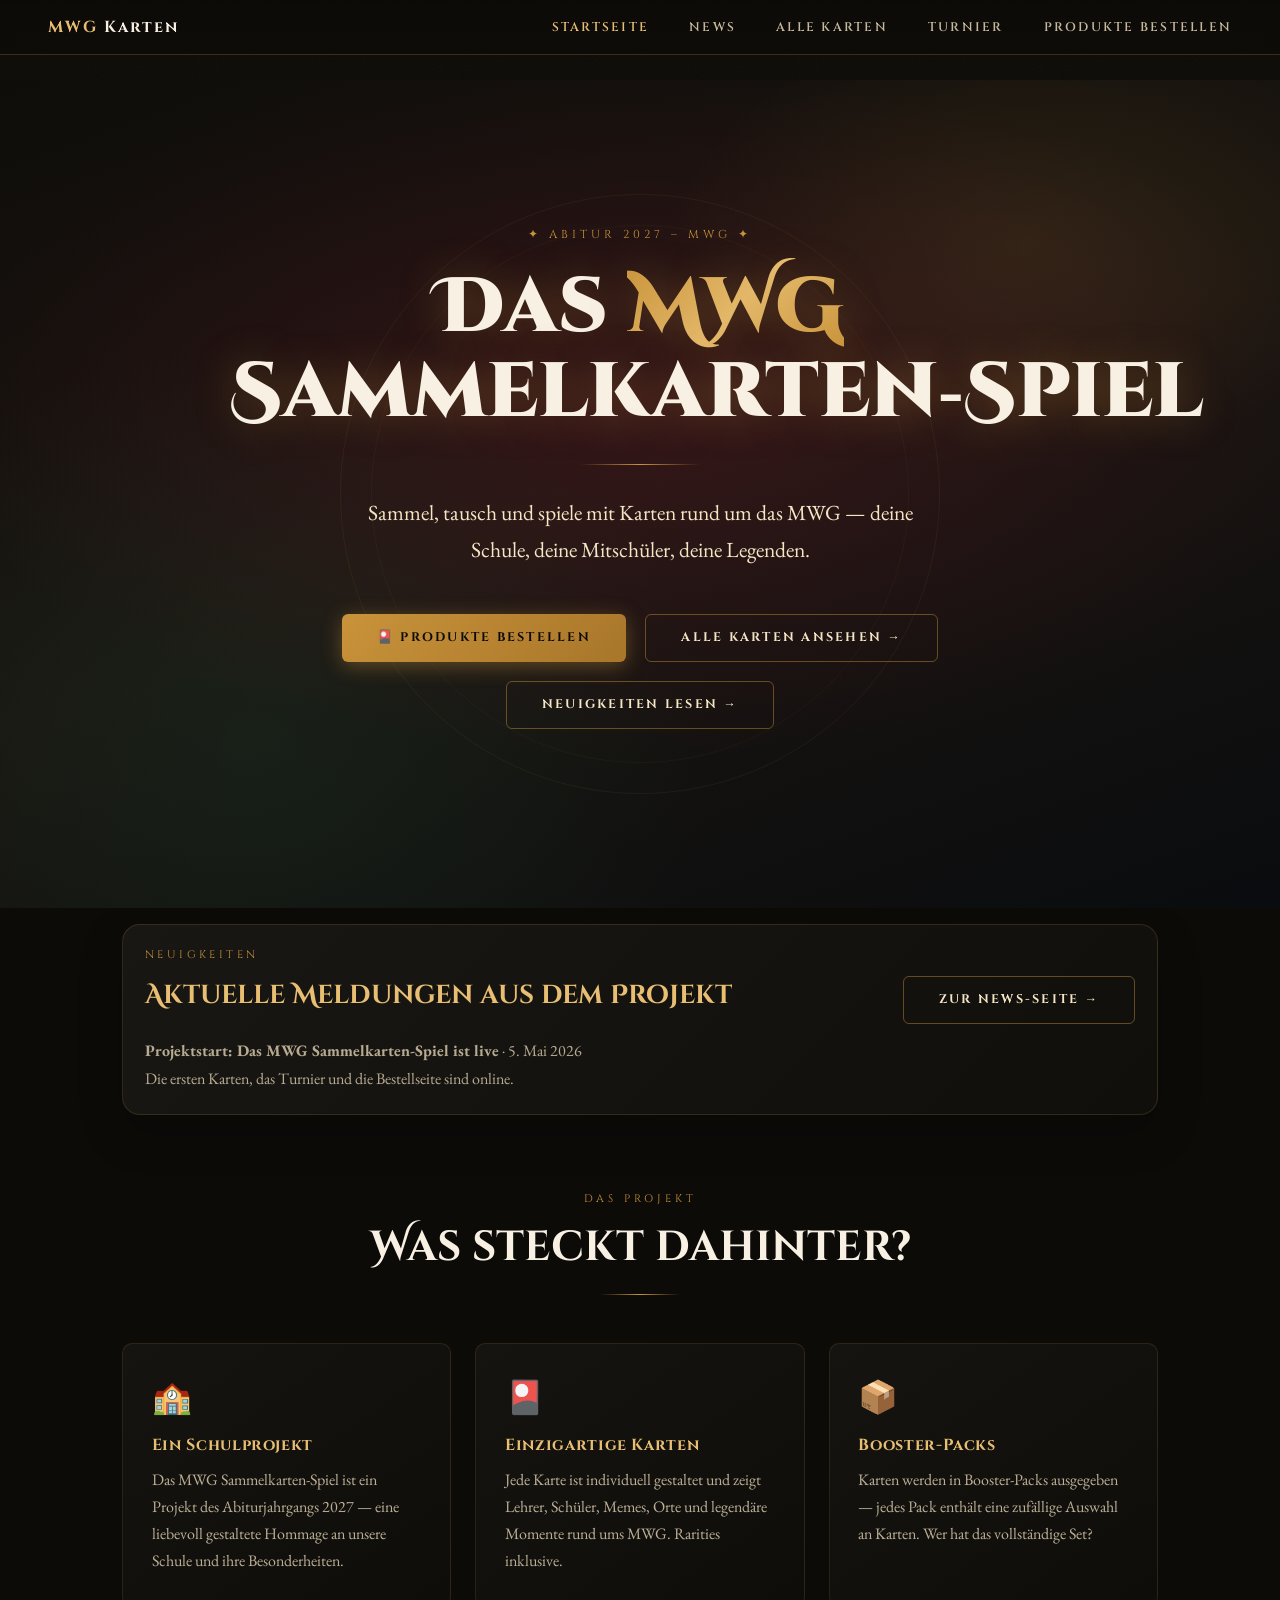
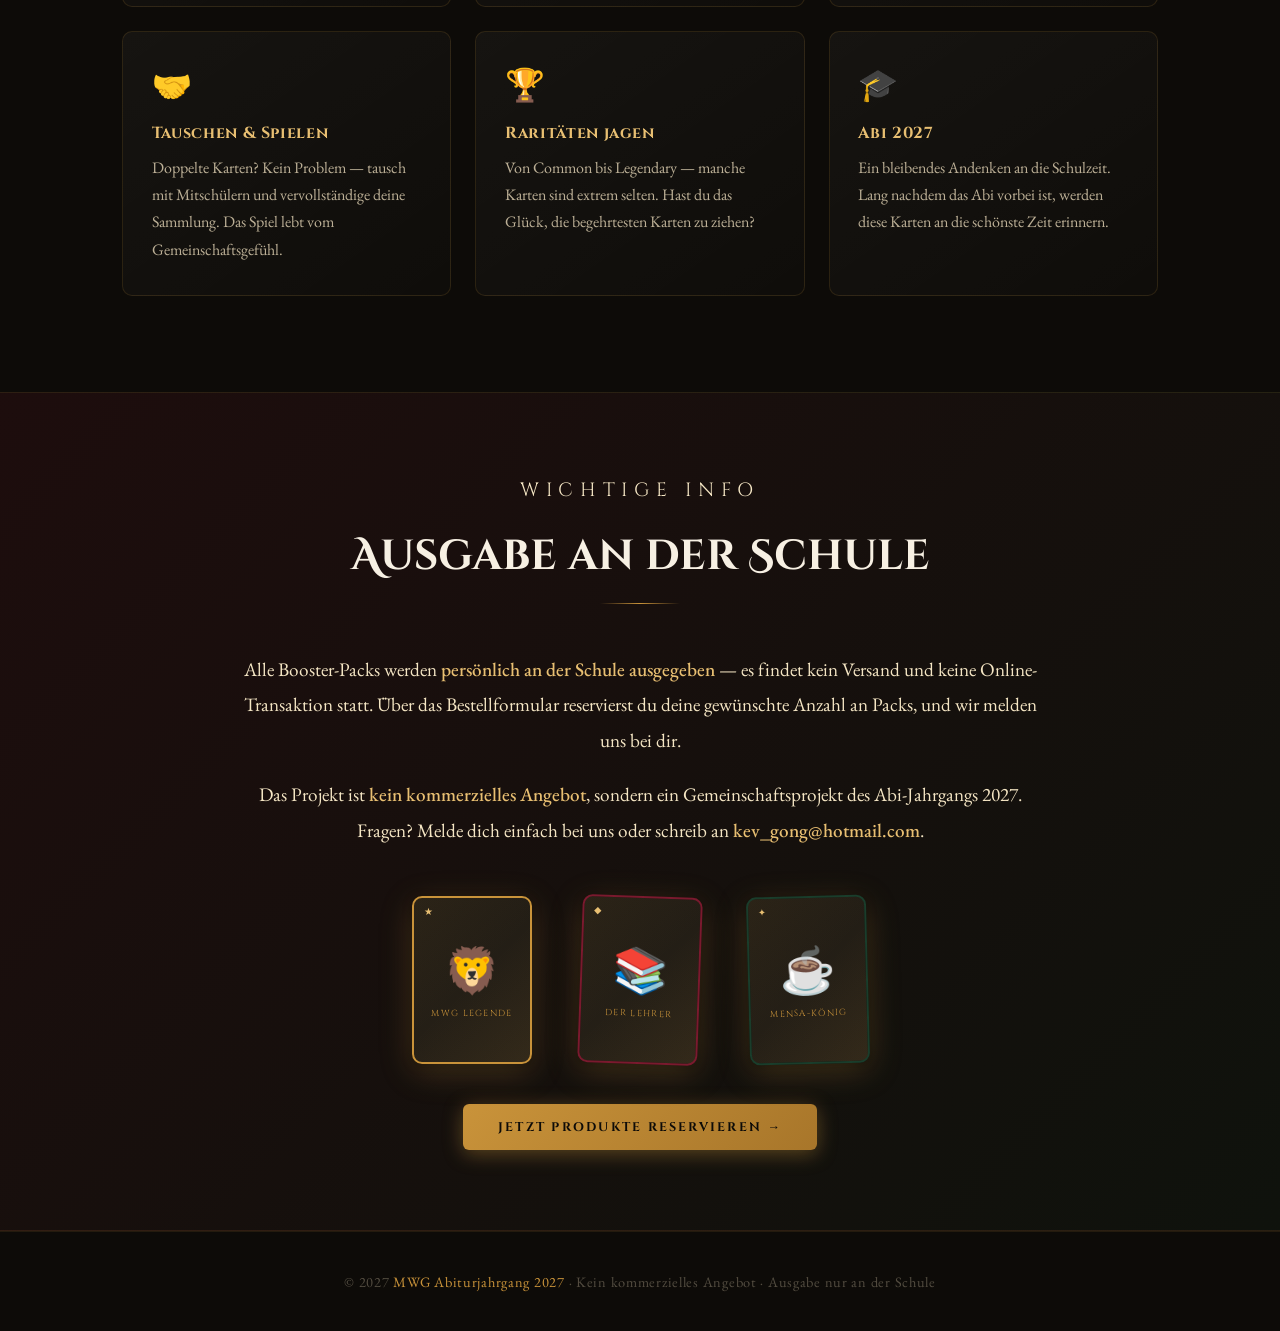
==== commit 0158534a: "Adjusted layout and new subpages - news page - changed tournament page - optimized mobile view" ====
--- a/index.html
+++ b/index.html
@@ -20,6 +20,7 @@
       --slate:       #2c2a26;
       --shadow:      rgba(13,11,8,.55);
       --radius:      6px;
+      --tournament-box-width: clamp(230px, 26vw, 340px);
     }
 
     /* ── Reset ─────────────────────────────────────────── */
@@ -262,6 +263,158 @@
     }
     .about-inner p strong {
       color: var(--gold-light); font-weight: 500;
+    }
+
+    /* News teaser */
+    .news-teaser {
+      max-width: 1100px;
+      margin: 0 auto;
+      padding: 1rem 2rem 1.75rem;
+    }
+    .news-teaser-card {
+      border: 1px solid rgba(201,147,58,.18);
+      border-radius: 18px;
+      background: linear-gradient(135deg, rgba(255,255,255,.05), rgba(255,255,255,.02));
+      box-shadow: 0 18px 44px rgba(0,0,0,.22);
+      padding: 1.4rem 1.35rem;
+      display: grid;
+      gap: .85rem;
+    }
+    .news-teaser-head {
+      display: flex;
+      justify-content: space-between;
+      gap: 1rem;
+      align-items: baseline;
+      flex-wrap: wrap;
+    }
+    .news-teaser-kicker,
+    .news-post-kicker {
+      font-family: 'Cinzel', serif;
+      font-size: .68rem;
+      letter-spacing: .32em;
+      text-transform: uppercase;
+      color: var(--gold);
+    }
+    .news-teaser-title,
+    .news-page-title {
+      font-family: 'Cinzel Decorative', serif;
+      color: var(--gold-light);
+      font-size: clamp(1.2rem, 2vw, 1.9rem);
+    }
+    .news-teaser-summary,
+    .news-post-excerpt {
+      color: rgba(245,230,196,.72);
+      line-height: 1.7;
+      font-size: 1rem;
+    }
+
+    /* News page */
+    .news-page {
+      max-width: 1100px;
+      margin: 0 auto;
+      padding: 4rem 2rem 6rem;
+    }
+
+    #page-home .section:first-of-type {
+      padding-top: 3rem;
+    }
+    .news-page-intro {
+      max-width: 760px;
+      margin: 0 auto 1.5rem;
+      text-align: center;
+      color: rgba(245,230,196,.74);
+      font-size: 1.08rem;
+      line-height: 1.75;
+    }
+    .news-grid {
+      display: grid;
+      gap: 1.25rem;
+    }
+    .news-article {
+      background: linear-gradient(155deg, rgba(13,11,8,.98), rgba(26,21,16,.94));
+      border: 1px solid rgba(201,147,58,.18);
+      border-radius: 18px;
+      padding: 1.35rem;
+      box-shadow: 0 18px 50px rgba(0,0,0,.28);
+      display: grid;
+      gap: .9rem;
+    }
+    .news-article-header {
+      display: flex;
+      justify-content: space-between;
+      gap: 1rem;
+      flex-wrap: wrap;
+      align-items: baseline;
+    }
+    .news-article-title {
+      font-family: 'Cinzel Decorative', serif;
+      color: var(--gold-light);
+      font-size: clamp(1.3rem, 2.2vw, 2rem);
+    }
+    .news-article-meta {
+      font-family: 'Cinzel', serif;
+      font-size: .68rem;
+      letter-spacing: .18em;
+      text-transform: uppercase;
+      color: rgba(245,230,196,.5);
+    }
+    .news-article-body {
+      color: rgba(245,230,196,.86);
+      line-height: 1.8;
+      font-size: 1.04rem;
+    }
+    .news-article-body h1,
+    .news-article-body h2,
+    .news-article-body h3,
+    .news-article-body h4 {
+      font-family: 'Cinzel', serif;
+      color: var(--gold-light);
+      margin: 1rem 0 .45rem;
+      line-height: 1.25;
+    }
+    .news-article-body h1 { font-size: 1.8rem; }
+    .news-article-body h2 { font-size: 1.45rem; }
+    .news-article-body h3 { font-size: 1.2rem; }
+    .news-article-body p { margin: .75rem 0; }
+    .news-article-body ul,
+    .news-article-body ol {
+      margin: .75rem 0 .75rem 1.4rem;
+      padding-left: .3rem;
+    }
+    .news-article-body li { margin: .35rem 0; }
+    .news-article-body a { color: var(--gold-light); }
+    .news-article-body blockquote {
+      margin: 1rem 0;
+      padding: .85rem 1rem;
+      border-left: 3px solid var(--gold);
+      background: rgba(255,255,255,.04);
+      color: rgba(245,230,196,.82);
+    }
+    .news-article-body pre {
+      margin: 1rem 0;
+      padding: 1rem;
+      overflow-x: auto;
+      border-radius: 12px;
+      background: rgba(0,0,0,.34);
+      border: 1px solid rgba(201,147,58,.16);
+    }
+    .news-article-body code {
+      font-family: 'Courier New', monospace;
+      font-size: .95em;
+      color: #ffd98f;
+    }
+    .news-article-body pre code { color: inherit; }
+    .news-empty {
+      text-align: center;
+      padding: 3rem 1rem;
+      color: rgba(245,230,196,.45);
+    }
+    .news-empty .big-icon { font-size: 3.5rem; margin-bottom: .85rem; }
+    .news-empty p {
+      font-family: 'Cinzel', serif;
+      font-size: .85rem;
+      letter-spacing: .15em;
+      text-transform: uppercase;
     }
 
     /* Booster preview */
@@ -398,6 +551,8 @@
     .tournament-prize-ladder {
       margin: 0 auto 1.8rem;
       padding: 1rem;
+      width: 100%;
+      box-sizing: border-box;
       border-radius: 18px;
       border: 1px solid rgba(201,147,58,.18);
       background: linear-gradient(135deg, rgba(255,255,255,.05), rgba(255,255,255,.02));
@@ -416,12 +571,16 @@
 
     .tournament-prize-grid {
       display: grid;
-      grid-template-columns: repeat(auto-fit, minmax(170px, 1fr));
+      grid-template-columns: repeat(auto-fit, minmax(var(--tournament-box-width), 1fr));
       gap: .75rem;
+      justify-items: center;
     }
 
     .tournament-prize-card {
       position: relative;
+      box-sizing: border-box;
+      width: 100%;
+      max-width: var(--tournament-box-width);
       padding: .8rem .9rem;
       border-radius: 14px;
       border: 1px solid rgba(201,147,58,.18);
@@ -470,6 +629,23 @@
       overflow: auto;
       box-shadow: 0 18px 44px rgba(0,0,0,.22);
     }
+
+    /* Bracket layout */
+    .bracket-wrapper { padding: .6rem 0; }
+    .bracket-columns { display: grid; grid-auto-flow: column; grid-auto-columns: minmax(var(--tournament-box-width), 1fr); gap: 1rem; align-items: start; }
+    .bracket-column { display: flex; flex-direction: column; gap: 1rem; }
+    .bracket-column .tournament-graphic-stage-label { margin-bottom: .4rem; display:block; }
+    .bracket-match { position: relative; background: linear-gradient(155deg, rgba(13,11,8,.96), rgba(26,21,16,.96)); border: 1px solid rgba(201,147,58,.12); border-radius: 10px; padding: .45rem; box-sizing: border-box; width: 100%; max-width: var(--tournament-box-width); }
+    .bracket-match-label { font-size: .68rem; color: rgba(245,230,196,.45); margin-bottom: .35rem; }
+    .bracket-team { display:flex; justify-content:space-between; gap: .6rem; padding: .28rem .4rem; border-top: 1px dashed rgba(255,255,255,.03); }
+    .bracket-team:first-of-type { border-top: none; }
+    .bracket-team span:first-child { color: var(--gold-pale); }
+    .bracket-team span:last-child { color: rgba(245,230,196,.45); font-size:.78rem; }
+    /* simple connector line to next column */
+    .bracket-column:not(:last-child) .bracket-match::after { content: ''; position: absolute; right: -24px; top: 50%; transform: translateY(-50%); width: 20px; height: 2px; background: rgba(255,201,94,.45); }
+
+    /* enforce uniform width for matches in stage lists as well */
+    .tournament-match, .bracket-match { box-sizing: border-box; width: 100%; max-width: var(--tournament-box-width); }
 
     .tournament-graphic svg {
       display: block;
@@ -630,6 +806,7 @@
     .tournament-matches {
       display: grid;
       gap: .75rem;
+      justify-items: center;
     }
 
     .tournament-match {
@@ -1297,11 +1474,67 @@
 
     /* Responsive */
     @media (max-width: 680px) {
-      nav { padding: .9rem 1.2rem; }
-      .nav-links { gap: 1.2rem; }
-      .nav-links a { font-size: .7rem; letter-spacing: .12em; }
-      .cards-gallery { padding: 0 1rem 4rem; gap: 2rem; }
-      .card-collection-grid { grid-template-columns: repeat(auto-fill, minmax(140px, 1fr)); gap: 1rem; }
+      :root {
+        --tournament-box-width: min(100%, 100%);
+      }
+
+      nav {
+        padding: .75rem 1rem;
+        flex-direction: column;
+        gap: .75rem;
+        align-items: flex-start;
+      }
+
+      .nav-links {
+        width: 100%;
+        gap: .65rem;
+        flex-wrap: wrap;
+      }
+
+      .nav-links a {
+        font-size: .68rem;
+        letter-spacing: .1em;
+      }
+
+      .page { padding-top: 122px; }
+      .hero { min-height: auto; padding: 2.8rem 1rem 4rem; }
+      .hero-content { max-width: 100%; }
+      .hero-title { font-size: clamp(2rem, 11vw, 3.1rem); }
+      .hero-sub { font-size: 1rem; line-height: 1.6; }
+      .hero-cta-row { gap: .75rem; }
+      .btn { width: 100%; justify-content: center; }
+
+      .section { padding: 4rem 1rem; }
+      .features-grid { grid-template-columns: 1fr; }
+      .feature-card { padding: 1.4rem 1.15rem; }
+
+      .cards-header { padding: 3rem 1rem 1rem; }
+      .cards-search-row { margin: 1rem auto 1.75rem; padding: 0 .8rem; }
+      .cards-gallery { padding: 0 1rem 4rem; gap: 1.5rem; }
+      .card-collection-grid { grid-template-columns: repeat(auto-fill, minmax(130px, 1fr)); gap: .85rem; }
+      .card-item-label { transform: translateY(0); padding-top: .9rem; }
+
+      .tournament-page, .order-page { padding: 3rem 1rem 4rem; }
+      .tournament-prize-ladder { padding: .85rem; }
+      .tournament-prize-grid { grid-template-columns: 1fr; }
+      .tournament-prize-card { max-width: none; }
+      .tournament-graphic { padding: .8rem; }
+      .bracket-columns { grid-auto-flow: row; grid-auto-columns: 1fr; }
+      .bracket-match, .tournament-match { max-width: none; }
+      .bracket-column:not(:last-child) .bracket-match::after { display: none; }
+      .tournament-stage, .order-card, .product-shelf-shell { padding: 1rem; }
+      .tournament-stage-header, .selected-summary-head, .product-shelf-head { align-items: flex-start; }
+      .tournament-stage-grid { grid-template-columns: 1fr; }
+      .tournament-participants { gap: .35rem; }
+      .tournament-participant { padding: .25rem .6rem; font-size: .88rem; }
+      .product-shelf { grid-auto-flow: row; grid-auto-columns: 1fr; }
+      .product-card { width: 100%; }
+      .product-card-top, .product-card-footer { flex-direction: column; align-items: stretch; }
+      .quantity-pill { width: 100%; justify-content: space-between; }
+      .quantity-pill button { width: 30px; height: 30px; }
+
+      .lightbox-close { top: 1rem; right: 1rem; }
+      .lightbox-img { max-width: 94vw; }
     }
   </style>
 </head>
@@ -1312,6 +1545,7 @@
   <a class="nav-logo" href="#" onclick="showPage('home')">MWG <span>Karten</span></a>
   <div class="nav-links">
     <a onclick="showPage('home')" id="nav-home" class="active">Startseite</a>
+    <a onclick="showPage('news')" id="nav-news">News</a>
     <a onclick="showPage('cards')" id="nav-cards">Alle Karten</a>
     <a onclick="showPage('tournament')" id="nav-tournament">Turnier</a>
     <a onclick="showPage('order')" id="nav-order">Produkte bestellen</a>
@@ -1335,7 +1569,19 @@
       <div class="hero-cta-row">
         <button class="btn btn-primary" onclick="showPage('order')">🎴 Produkte bestellen</button>
         <button class="btn btn-outline" onclick="showPage('cards')">Alle Karten ansehen →</button>
+        <button class="btn btn-outline" onclick="showPage('news')">Neuigkeiten lesen →</button>
       </div>
+    </div>
+  </section>
+
+  <section class="news-teaser">
+    <div class="news-teaser-card" id="homeNewsTeaser">
+      <div class="news-teaser-kicker">Neuigkeiten</div>
+      <div class="news-teaser-head">
+        <h2 class="news-teaser-title">Aktuelle Meldungen aus dem Projekt</h2>
+        <button class="btn btn-outline" onclick="showPage('news')">Zur News-Seite →</button>
+      </div>
+      <div class="news-teaser-summary" id="homeNewsTeaserSummary">Lade die neuesten News ...</div>
     </div>
   </section>
 
@@ -1423,6 +1669,25 @@
 </div><!-- /home -->
 
 
+<!-- ══ NEWS PAGE ══════════════════════════════════════ -->
+<div class="page" id="page-news">
+  <div class="news-page">
+    <p class="section-label">News</p>
+    <h2 class="section-title news-page-title" id="newsPageTitle">Neuigkeiten</h2>
+    <div class="section-rule"></div>
+    <p class="news-page-intro">
+      Hier erscheinen alle News-Beiträge im Blog-Stil. Die Seite lädt ausgewählte Markdown-Dateien aus dem Ordner <code>blogs/</code> und zeigt sie nacheinander an.
+    </p>
+    <div class="news-grid" id="newsGrid"></div>
+    <div class="news-empty" id="newsEmpty" style="display:none;">
+      <div class="big-icon">📰</div>
+      <p>Noch keine News vorhanden</p>
+      <small>Lege Markdown-Dateien in <code>blogs/</code> an und trage sie in <code>blogs/index.json</code> ein.</small>
+    </div>
+  </div>
+</div><!-- /news -->
+
+
 <!-- ══ CARDS PAGE ══════════════════════════════════════ -->
 <div class="page" id="page-cards">
   <div class="cards-header">
@@ -1577,6 +1842,7 @@
     document.getElementById('nav-' + name).classList.add('active');
     window.scrollTo({ top: 0, behavior: 'smooth' });
     if (name === 'cards') loadCards();
+    if (name === 'news') loadNews();
     if (name === 'tournament') renderTournament();
     if (name === 'order') renderOrderShelf();
   }
@@ -1616,6 +1882,14 @@
       upcoming: true,
       title: 'Turnier-Brackets',
       description: 'Hier siehst du die aktuellen Brackets, Stufen und Paarungen des Schulturniers.',
+      prizes: [
+        { places: '16-9', reward: '1 freies Booster-Pack', image: '' },
+        { places: '8-5', reward: '2x Sammelheft', image: '' },
+        { places: '4', reward: 'Kostenloses Bundle', image: '' },
+        { places: '3', reward: '5 Booster + 1 Bundle', image: '' },
+        { places: '2', reward: 'Kopfhörer', image: '' },
+        { places: '1', reward: 'iPad', image: '' }
+      ],
       stages: [
         {
           name: 'Vorrunde',
@@ -1665,6 +1939,12 @@
   let siteDataLoaded = false;
   let orderQuantities = createEmptyQuantities(DEFAULT_SITE_DATA.products);
   const siteDataReady = loadSiteData();
+  const blogState = {
+    loaded: false,
+    posts: []
+  };
+
+  const BLOG_INDEX_PATH = 'blogs/index.json';
 
   function normalizeRarities(rarities) {
     const defaults = DEFAULT_SITE_DATA.rarities;
@@ -1699,6 +1979,13 @@
       upcoming: Boolean(source.upcoming ?? defaultTournament.upcoming),
       title: String(source.title || defaultTournament.title),
       description: String(source.description || defaultTournament.description),
+      prizes: Array.isArray(source.prizes) && source.prizes.length > 0
+        ? source.prizes.filter(p => p && typeof p === 'object').map(p => ({
+            places: String(p.places || p.place || ''),
+            reward: String(p.reward || p.label || ''),
+            image: String(p.image || p.img || '')
+          }))
+        : (Array.isArray(defaultTournament.prizes) ? defaultTournament.prizes : []),
       stages: stageSource
         .filter(stage => stage && typeof stage === 'object')
         .map((stage, stageIndex) => {
@@ -1769,6 +2056,227 @@
     updateOrderSummary();
   }
 
+  function escapeHtml(value) {
+    return String(value || '')
+      .replace(/&/g, '&amp;')
+      .replace(/</g, '&lt;')
+      .replace(/>/g, '&gt;')
+      .replace(/"/g, '&quot;')
+      .replace(/'/g, '&#39;');
+  }
+
+  function formatBlogDate(value) {
+    if (!value) return '';
+    const date = new Date(value);
+    if (Number.isNaN(date.getTime())) return String(value);
+    return date.toLocaleDateString('de-DE', { year: 'numeric', month: 'long', day: 'numeric' });
+  }
+
+  function markdownToHtml(markdown) {
+    const lines = String(markdown || '').replace(/\r\n/g, '\n').split('\n');
+    const blocks = [];
+    let paragraph = [];
+    let listItems = [];
+    let listType = null;
+    let codeLines = [];
+    let inCode = false;
+
+    function flushParagraph() {
+      if (!paragraph.length) return;
+      blocks.push(`<p>${paragraph.join(' ')}</p>`);
+      paragraph = [];
+    }
+
+    function flushList() {
+      if (!listItems.length) return;
+      const tag = listType === 'ol' ? 'ol' : 'ul';
+      blocks.push(`<${tag}>${listItems.map(item => `<li>${item}</li>`).join('')}</${tag}>`);
+      listItems = [];
+      listType = null;
+    }
+
+    function flushCode() {
+      if (!codeLines.length) return;
+      blocks.push(`<pre><code>${escapeHtml(codeLines.join('\n'))}</code></pre>`);
+      codeLines = [];
+    }
+
+    function inline(text) {
+      return escapeHtml(text)
+        .replace(/`([^`]+)`/g, '<code>$1</code>')
+        .replace(/\*\*([^*]+)\*\*/g, '<strong>$1</strong>')
+        .replace(/\*([^*]+)\*/g, '<em>$1</em>')
+        .replace(/\[(.+?)\]\((.+?)\)/g, '<a href="$2" target="_blank" rel="noreferrer">$1</a>');
+    }
+
+    for (const rawLine of lines) {
+      const line = rawLine.trimEnd();
+
+      if (line.startsWith('```')) {
+        if (inCode) {
+          inCode = false;
+          flushCode();
+        } else {
+          flushParagraph();
+          flushList();
+          inCode = true;
+        }
+        continue;
+      }
+
+      if (inCode) {
+        codeLines.push(rawLine);
+        continue;
+      }
+
+      if (!line.trim()) {
+        flushParagraph();
+        flushList();
+        continue;
+      }
+
+      const heading = line.match(/^(#{1,3})\s+(.+)$/);
+      if (heading) {
+        flushParagraph();
+        flushList();
+        const level = heading[1].length;
+        blocks.push(`<h${level}>${inline(heading[2])}</h${level}>`);
+        continue;
+      }
+
+      const unordered = line.match(/^[-*]\s+(.+)$/);
+      const ordered = line.match(/^\d+\.\s+(.+)$/);
+      if (unordered || ordered) {
+        flushParagraph();
+        const nextType = unordered ? 'ul' : 'ol';
+        if (listType && listType !== nextType) flushList();
+        listType = nextType;
+        listItems.push(inline((unordered || ordered)[1]));
+        continue;
+      }
+
+      if (line.startsWith('> ')) {
+        flushParagraph();
+        flushList();
+        blocks.push(`<blockquote>${inline(line.slice(2))}</blockquote>`);
+        continue;
+      }
+
+      paragraph.push(inline(line));
+    }
+
+    flushParagraph();
+    flushList();
+    if (inCode) flushCode();
+
+    return blocks.join('');
+  }
+
+  async function loadBlogIndex() {
+    const response = await fetch(BLOG_INDEX_PATH, { cache: 'no-store' });
+    if (!response.ok) throw new Error('blogs/index.json not available');
+    const data = await response.json();
+    const entries = Array.isArray(data) ? data : Array.isArray(data.posts) ? data.posts : [];
+    return entries
+      .filter(item => item && typeof item === 'object')
+      .map((item, index) => ({
+        id: String(item.id || item.slug || `post-${index + 1}`),
+        file: String(item.file || item.path || ''),
+        title: String(item.title || item.name || `News ${index + 1}`),
+        date: String(item.date || ''),
+        excerpt: String(item.excerpt || ''),
+        order: Number.isFinite(Number(item.order)) ? Number(item.order) : index
+      }))
+      .filter(item => item.file);
+  }
+
+  async function loadNews() {
+    const grid = document.getElementById('newsGrid');
+    const empty = document.getElementById('newsEmpty');
+    const teaser = document.getElementById('homeNewsTeaserSummary');
+
+    if (!grid) return;
+
+    if (!blogState.loaded) {
+      grid.innerHTML = `
+        <div class="news-article">
+          <div class="news-article-header">
+            <div class="news-post-kicker">Lädt …</div>
+            <div class="news-article-meta">Bitte warten</div>
+          </div>
+          <div class="news-post-excerpt">Die News werden gerade aus dem Ordner <code>blogs/</code> geladen.</div>
+        </div>`;
+    }
+
+    try {
+      if (!blogState.loaded) {
+        const index = await loadBlogIndex();
+        const posts = await Promise.all(index.map(async post => {
+          const response = await fetch(`blogs/${post.file}`, { cache: 'no-store' });
+          if (!response.ok) throw new Error(`Unable to load ${post.file}`);
+          const markdown = await response.text();
+          const firstHeading = (markdown.match(/^#\s+(.+)$/m) || [])[1];
+          const title = post.title || firstHeading || post.file.replace(/\.[^.]+$/, '');
+          return {
+            ...post,
+            title,
+            html: markdownToHtml(markdown),
+            dateLabel: formatBlogDate(post.date)
+          };
+        }));
+
+        blogState.posts = posts.sort((left, right) => left.order - right.order);
+        blogState.loaded = true;
+      }
+
+      const posts = blogState.posts;
+
+      if (teaser) {
+        if (posts.length > 0) {
+          const latest = posts[0];
+          teaser.innerHTML = `<strong>${escapeHtml(latest.title)}</strong>${latest.dateLabel ? ` · ${escapeHtml(latest.dateLabel)}` : ''}<br>${escapeHtml(latest.excerpt || 'Neue Meldung im Blog-Stil.')} `;
+        } else {
+          teaser.textContent = 'Noch keine News-Beiträge vorhanden.';
+        }
+      }
+
+      if (posts.length === 0) {
+        grid.innerHTML = '';
+        if (empty) empty.style.display = 'block';
+        return;
+      }
+
+      if (empty) empty.style.display = 'none';
+      grid.innerHTML = posts.map(post => `
+        <article class="news-article">
+          <div class="news-article-header">
+            <div>
+              <div class="news-post-kicker">${escapeHtml(post.file.replace(/\.[^.]+$/, ''))}</div>
+              <h3 class="news-article-title">${escapeHtml(post.title)}</h3>
+            </div>
+            <div class="news-article-meta">${escapeHtml(post.dateLabel || '')}</div>
+          </div>
+          ${post.excerpt ? `<div class="news-post-excerpt">${escapeHtml(post.excerpt)}</div>` : ''}
+          <div class="news-article-body">${post.html}</div>
+        </article>
+      `).join('');
+    } catch (error) {
+      blogState.loaded = true;
+      blogState.posts = [];
+      grid.innerHTML = '';
+      if (empty) {
+        empty.style.display = 'block';
+        empty.innerHTML = `
+          <div class="big-icon">📰</div>
+          <p>News konnten nicht geladen werden</p>
+          <small>Prüfe <code>blogs/index.json</code> und die dort gelisteten Markdown-Dateien.</small>`;
+      }
+      if (teaser) {
+        teaser.textContent = 'News konnten nicht geladen werden.';
+      }
+    }
+  }
+
   function normalizeProducts(products) {
     const source = Array.isArray(products) && products.length > 0 ? products : DEFAULT_SITE_DATA.products;
     const normalized = source
@@ -2119,17 +2627,51 @@
 
     if (!board) return;
 
+    // Render prize ladder (if present)
+    const prizeHtml = (Array.isArray(tournament.prizes) && tournament.prizes.length > 0)
+      ? `
+        <div class="tournament-prize-ladder">
+          <div class="tournament-prize-title">Preise</div>
+          <div class="tournament-prize-grid">
+            ${tournament.prizes.map(prize => `
+              <div class="tournament-prize-card">
+                <div class="tournament-prize-place">${prize.places}</div>
+                <div class="tournament-prize-reward">${prize.reward}</div>
+                ${prize.image ? `<div style="margin-top:.6rem;text-align:center;z-index:1;"><img src="${prize.image}" alt="${prize.reward}" style="max-width:100%;height:72px;object-fit:contain;" onerror="this.style.display='none'"/></div>` : ''}
+              </div>
+            `).join('')}
+          </div>
+        </div>
+      `
+      : '';
+
     if (!tournament.stages.length) {
       board.innerHTML = `
         <div class="tournament-empty">
           <div class="big-icon">🏆</div>
           <p>Noch keine Turnierdaten</p>
           <small>Lege Stufen und Paarungen in <code>data.json</code> unter <code>tournament</code> an.</small>
-        </div>`;
+        </div>${prizeHtml}`;
       return;
     }
 
-    board.innerHTML = tournament.stages.map(stage => `
+    // Build a simple visual bracket: columns per stage, matches stacked vertically
+    const bracketHtml = `<div class="tournament-graphic"><div class="bracket-wrapper"><div class="bracket-columns">
+      ${tournament.stages.map(stage => `
+        <div class="bracket-column">
+          <div class="tournament-graphic-stage-label">${stage.status || stage.name}</div>
+          ${stage.matches.map(match => `
+            <div class="bracket-match">
+              <div class="bracket-match-label">${match.label}</div>
+              <div class="bracket-team"><span>${match.left || 'TBD'}</span><span>vs</span></div>
+              <div class="bracket-team"><span>${match.right || 'TBD'}</span><span></span></div>
+            </div>
+          `).join('')}
+        </div>
+      `).join('')}
+    </div></div></div>`;
+
+    board.innerHTML = prizeHtml + bracketHtml + tournament.stages.map(stage => `
       <article class="tournament-stage">
         <div class="tournament-stage-header">
           <div>
@@ -2267,6 +2809,7 @@
   }
 
   siteDataReady.then(() => {
+    loadNews();
     if (document.getElementById('page-cards').classList.contains('visible')) {
       renderCards(siteData.sets);
     }
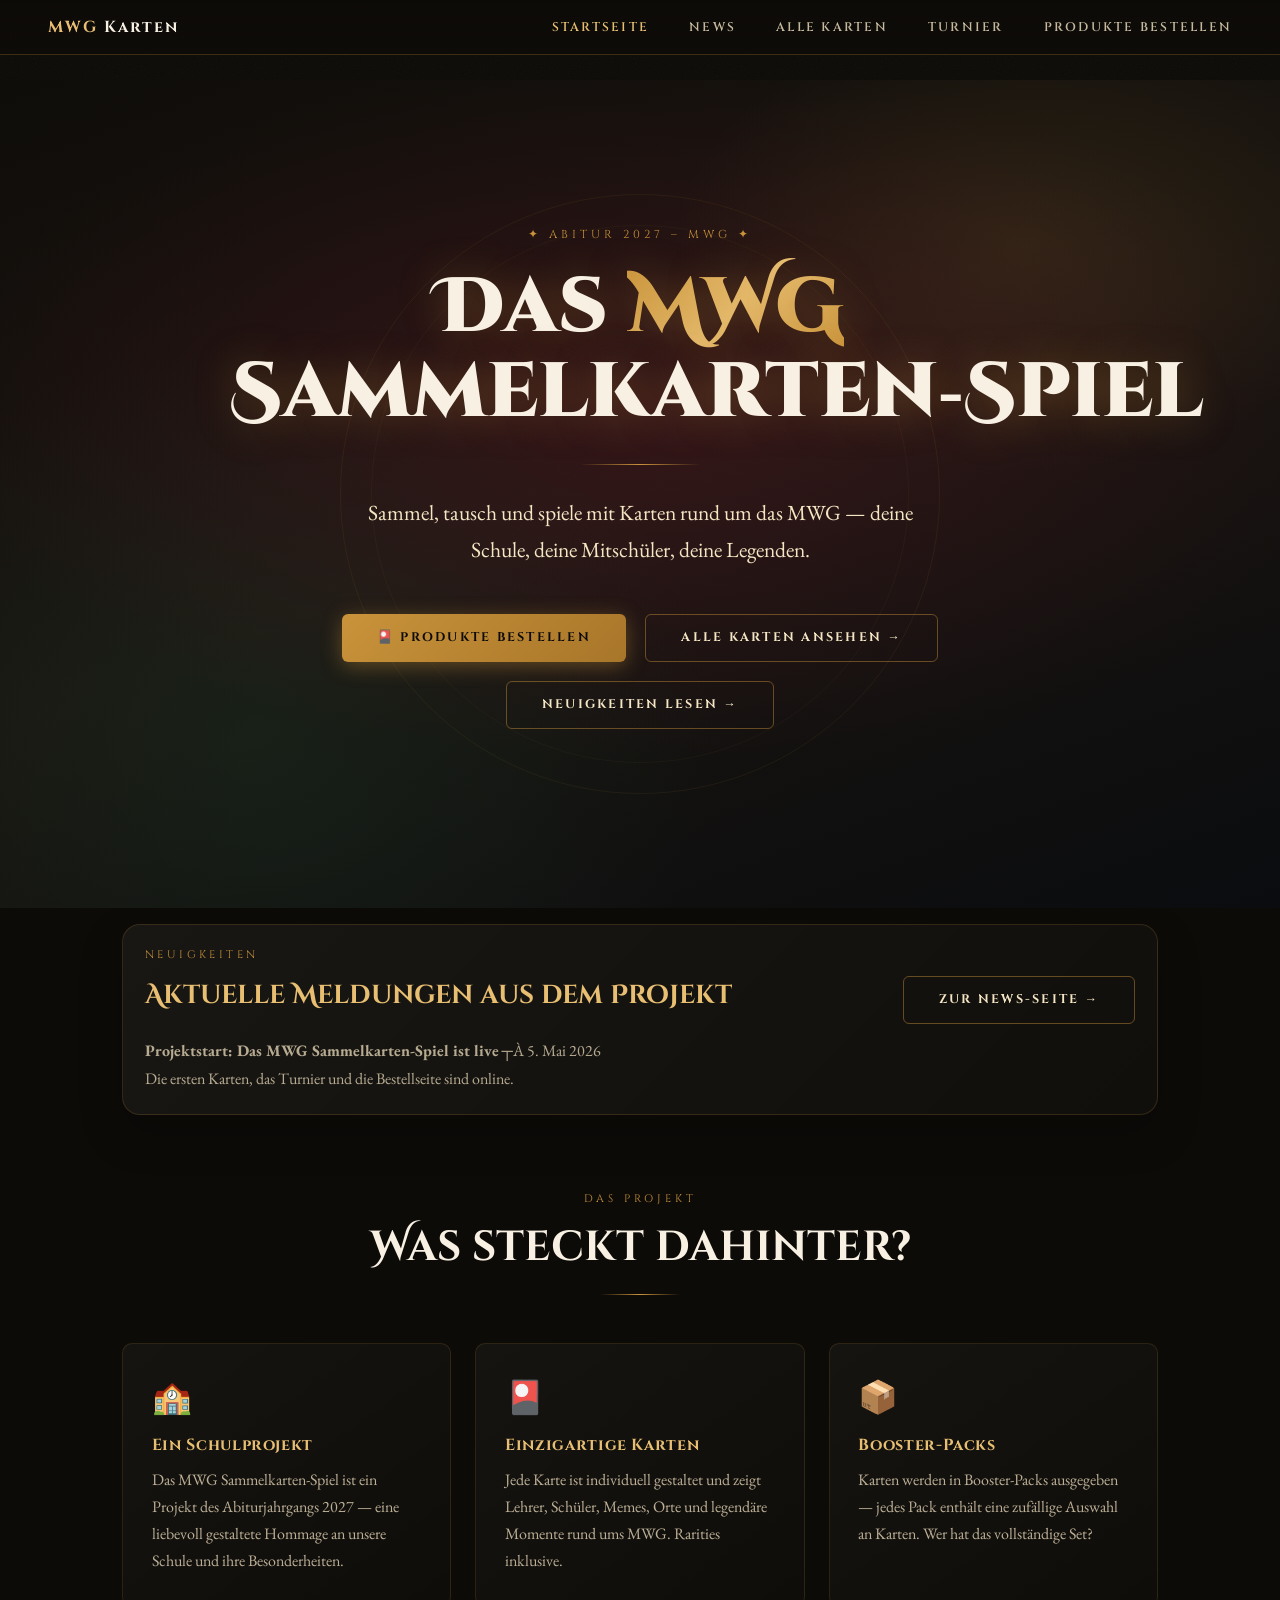
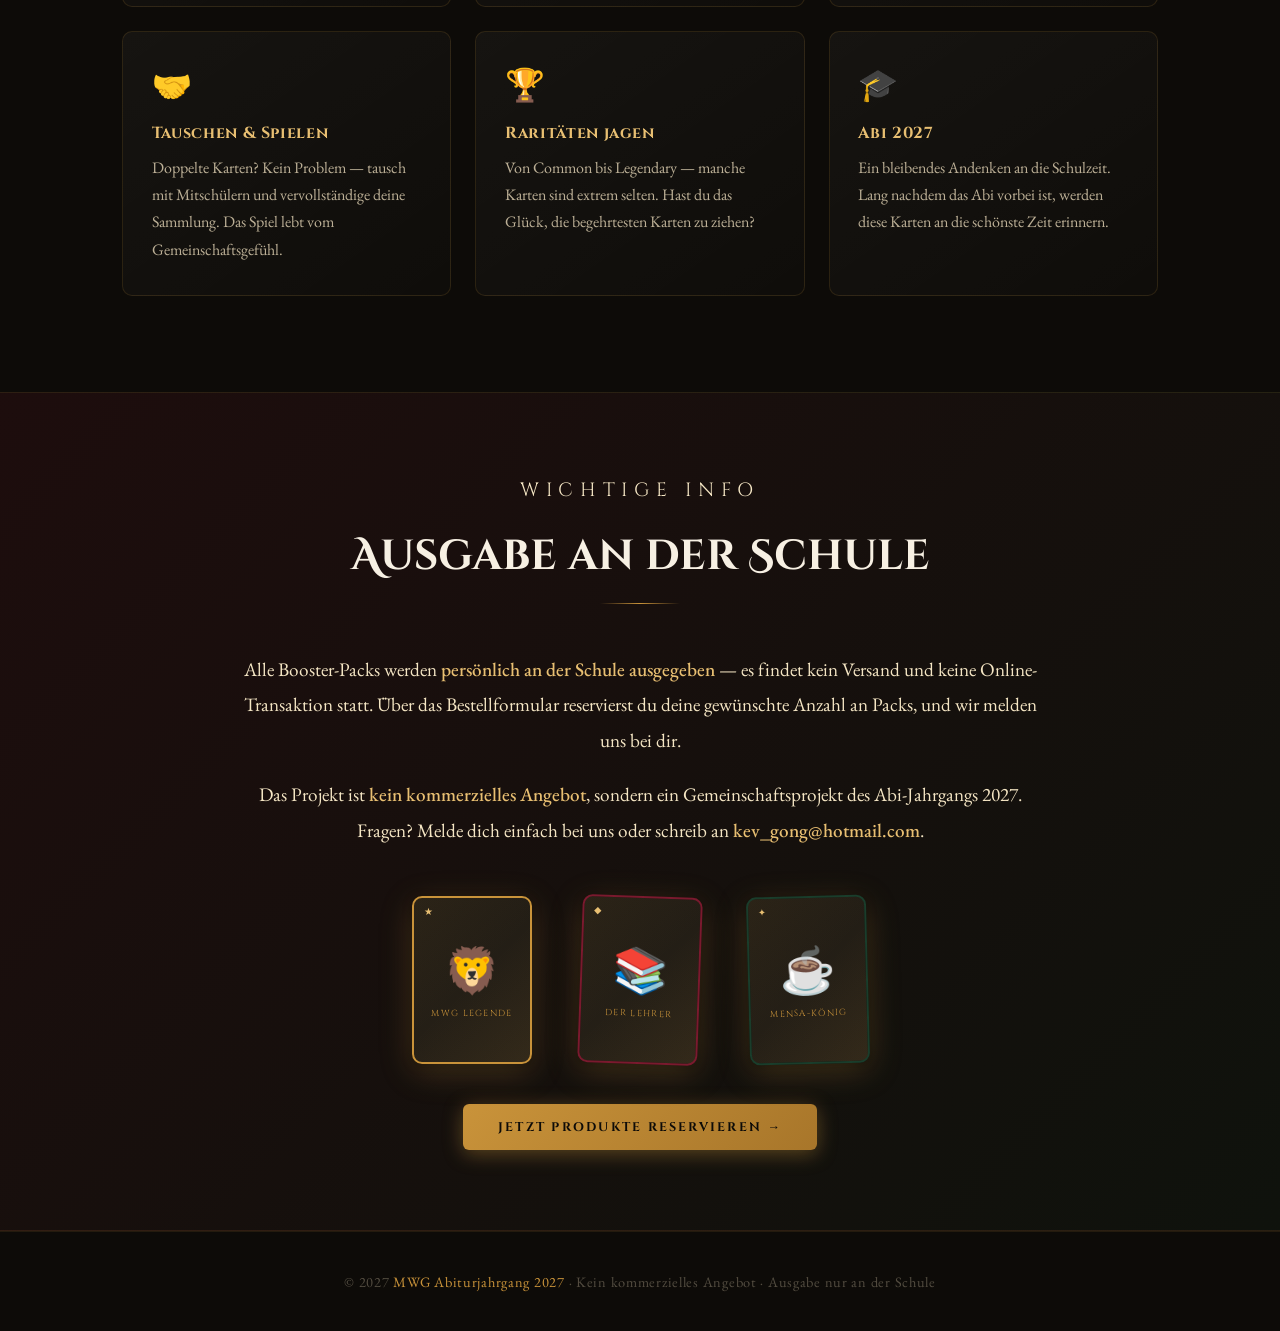
==== commit cc14313a: "Split the page into multiple files" ====
--- a/index.html
+++ b/index.html
@@ -1,4 +1,4 @@
-<!DOCTYPE html>
+﻿<!DOCTYPE html>
 <html lang="de">
 <head>
   <meta charset="UTF-8" />
@@ -6,1541 +6,9 @@
   <title>Das MWG Sammelkarten-Spiel</title>
   <link rel="preconnect" href="https://fonts.googleapis.com" />
   <link href="https://fonts.googleapis.com/css2?family=Cinzel+Decorative:wght@700;900&family=Cinzel:wght@400;600;700&family=EB+Garamond:ital,wght@0,400;0,500;1,400&display=swap" rel="stylesheet" />
-  <style>
-    /* ── CSS Variables ─────────────────────────────────── */
-    :root {
-      --gold:        #c9933a;
-      --gold-light:  #e8bf72;
-      --gold-pale:   #f5e6c4;
-      --ink:         #0d0b08;
-      --parchment:   #f7f0e3;
-      --parchment-2: #ede3cc;
-      --crimson:     #7a1a2e;
-      --forest:      #1a3d2b;
-      --slate:       #2c2a26;
-      --shadow:      rgba(13,11,8,.55);
-      --radius:      6px;
-      --tournament-box-width: clamp(230px, 26vw, 340px);
-    }
-
-    /* ── Reset ─────────────────────────────────────────── */
-    *, *::before, *::after { box-sizing: border-box; margin: 0; padding: 0; }
-    html { scroll-behavior: smooth; }
-    body {
-      font-family: 'EB Garamond', Georgia, serif;
-      background: var(--ink);
-      color: var(--parchment);
-      overflow-x: hidden;
-      min-height: 100vh;
-    }
-
-    /* ── Noise texture overlay ─────────────────────────── */
-    body::before {
-      content: '';
-      position: fixed; inset: 0; z-index: 0;
-      background-image: url("data:image/svg+xml,%3Csvg xmlns='http://www.w3.org/2000/svg' width='300' height='300'%3E%3Cfilter id='n'%3E%3CfeTurbulence type='fractalNoise' baseFrequency='.75' numOctaves='4' stitchTiles='stitch'/%3E%3C/filter%3E%3Crect width='300' height='300' filter='url(%23n)' opacity='.035'/%3E%3C/svg%3E");
-      pointer-events: none;
-    }
-
-    /* ── Nav ───────────────────────────────────────────── */
-    nav {
-      position: fixed; top: 0; left: 0; right: 0; z-index: 100;
-      display: flex; align-items: center; justify-content: space-between;
-      padding: 1rem 3rem;
-      background: linear-gradient(to bottom, rgba(13,11,8,.96), rgba(13,11,8,.7));
-      backdrop-filter: blur(8px);
-      border-bottom: 1px solid rgba(201,147,58,.25);
-    }
-    .nav-logo {
-      font-family: 'Cinzel', serif;
-      font-size: 1rem; font-weight: 700;
-      color: var(--gold-light);
-      letter-spacing: .12em;
-      text-decoration: none;
-    }
-    .nav-logo span { color: var(--parchment); }
-    .nav-links { display: flex; gap: 2.5rem; }
-    .nav-links a {
-      font-family: 'Cinzel', serif;
-      font-size: .78rem; font-weight: 600;
-      letter-spacing: .18em; text-transform: uppercase;
-      color: var(--gold-pale);
-      text-decoration: none;
-      opacity: .8;
-      transition: opacity .2s, color .2s;
-      cursor: pointer;
-    }
-    .nav-links a:hover, .nav-links a.active { opacity: 1; color: var(--gold-light); }
-
-    /* ── Pages ─────────────────────────────────────────── */
-    .page { display: none; min-height: 100vh; padding-top: 80px; position: relative; z-index: 1; }
-    .page.visible { display: block; }
-
-    /* ══ HOME PAGE ════════════════════════════════════════ */
-
-    /* Hero */
-    .hero {
-      position: relative;
-      min-height: 92vh;
-      display: flex; flex-direction: column;
-      align-items: center; justify-content: center;
-      text-align: center;
-      padding: 4rem 2rem 6rem;
-      overflow: hidden;
-    }
-    .hero-bg {
-      position: absolute; inset: 0;
-      background:
-        radial-gradient(ellipse 80% 60% at 50% 40%, rgba(122,26,46,.28) 0%, transparent 70%),
-        radial-gradient(ellipse 60% 80% at 20% 80%, rgba(26,61,43,.3) 0%, transparent 60%),
-        radial-gradient(ellipse 50% 50% at 80% 20%, rgba(201,147,58,.12) 0%, transparent 55%),
-        linear-gradient(160deg, #0f0d0a 0%, #1a1510 50%, #0a0c0f 100%);
-    }
-    .hero-ornament {
-      position: absolute;
-      width: 600px; height: 600px;
-      border: 1px solid rgba(201,147,58,.08);
-      border-radius: 50%;
-      top: 50%; left: 50%;
-      transform: translate(-50%,-50%);
-      animation: spin 60s linear infinite;
-    }
-    .hero-ornament::after {
-      content: '';
-      position: absolute; inset: 30px;
-      border: 1px solid rgba(201,147,58,.05);
-      border-radius: 50%;
-      animation: spin 40s linear infinite reverse;
-    }
-    @keyframes spin { to { transform: translate(-50%,-50%) rotate(360deg); } }
-
-    .hero-content { position: relative; z-index: 2; max-width: 820px; }
-    .hero-eyebrow {
-      font-family: 'Cinzel', serif;
-      font-size: .72rem; letter-spacing: .35em; text-transform: uppercase;
-      color: var(--gold);
-      margin-bottom: 1.5rem;
-      opacity: 0; animation: fadeUp .8s .2s forwards;
-    }
-    .hero-title {
-      font-family: 'Cinzel Decorative', serif;
-      font-size: clamp(2.4rem, 6vw, 4.8rem);
-      font-weight: 900;
-      line-height: 1.1;
-      color: var(--parchment);
-      text-shadow: 0 2px 40px rgba(201,147,58,.35);
-      opacity: 0; animation: fadeUp .9s .4s forwards;
-    }
-    .hero-title em {
-      font-style: normal;
-      background: linear-gradient(135deg, var(--gold) 0%, var(--gold-light) 50%, var(--gold) 100%);
-      -webkit-background-clip: text; -webkit-text-fill-color: transparent;
-      background-clip: text;
-    }
-    .hero-divider {
-      width: 120px; height: 1px;
-      background: linear-gradient(to right, transparent, var(--gold), transparent);
-      margin: 1.8rem auto;
-      opacity: 0; animation: fadeUp .7s .6s forwards;
-    }
-    .hero-sub {
-      font-size: clamp(1.1rem, 2vw, 1.35rem);
-      line-height: 1.75;
-      color: var(--gold-pale);
-      opacity: 0; animation: fadeUp .8s .75s forwards;
-      max-width: 600px; margin: 0 auto;
-    }
-    .hero-cta-row {
-      display: flex; gap: 1.2rem; justify-content: center; flex-wrap: wrap;
-      margin-top: 2.8rem;
-      opacity: 0; animation: fadeUp .8s .95s forwards;
-    }
-
-    @keyframes fadeUp {
-      from { opacity: 0; transform: translateY(22px); }
-      to   { opacity: 1; transform: translateY(0); }
-    }
-
-    /* Buttons */
-    .btn {
-      font-family: 'Cinzel', serif;
-      font-size: .78rem; letter-spacing: .18em; text-transform: uppercase;
-      font-weight: 700;
-      padding: .9rem 2.2rem;
-      border: none; cursor: pointer;
-      border-radius: var(--radius);
-      text-decoration: none;
-      transition: transform .2s, box-shadow .2s, background .2s;
-      display: inline-flex; align-items: center; gap: .5rem;
-    }
-    .btn-primary {
-      background: linear-gradient(135deg, var(--gold) 0%, #a8762a 100%);
-      color: var(--ink);
-      box-shadow: 0 4px 20px rgba(201,147,58,.4);
-    }
-    .btn-primary:hover {
-      transform: translateY(-2px);
-      box-shadow: 0 8px 32px rgba(201,147,58,.55);
-      background: linear-gradient(135deg, var(--gold-light) 0%, var(--gold) 100%);
-    }
-    .btn-outline {
-      background: transparent;
-      color: var(--gold-pale);
-      border: 1px solid rgba(201,147,58,.45);
-      box-shadow: inset 0 0 0 0 rgba(201,147,58,.1);
-    }
-    .btn-outline:hover {
-      transform: translateY(-2px);
-      border-color: var(--gold);
-      color: var(--gold-light);
-      box-shadow: 0 4px 16px rgba(201,147,58,.2);
-    }
-
-    /* Feature cards */
-    .section { padding: 6rem 2rem; max-width: 1100px; margin: 0 auto; }
-    .section-label {
-      font-family: 'Cinzel', serif;
-      font-size: .68rem; letter-spacing: .35em; text-transform: uppercase;
-      color: var(--gold); margin-bottom: .8rem; text-align: center;
-    }
-    .section-title {
-      font-family: 'Cinzel Decorative', serif;
-      font-size: clamp(1.6rem, 3.5vw, 2.6rem);
-      text-align: center; color: var(--parchment);
-      margin-bottom: .5rem;
-    }
-    .section-rule {
-      width: 80px; height: 1px;
-      background: linear-gradient(to right, transparent, var(--gold), transparent);
-      margin: 1.2rem auto 3rem;
-    }
-
-    .features-grid {
-      display: grid;
-      grid-template-columns: repeat(auto-fit, minmax(260px, 1fr));
-      gap: 1.5rem;
-    }
-    .feature-card {
-      background: linear-gradient(145deg, rgba(255,255,255,.04), rgba(255,255,255,.01));
-      border: 1px solid rgba(201,147,58,.15);
-      border-radius: 10px;
-      padding: 2rem 1.8rem;
-      transition: border-color .3s, transform .3s, box-shadow .3s;
-    }
-    .feature-card:hover {
-      border-color: rgba(201,147,58,.4);
-      transform: translateY(-4px);
-      box-shadow: 0 12px 40px rgba(0,0,0,.4);
-    }
-    .feature-icon {
-      font-size: 2rem; margin-bottom: 1rem;
-    }
-    .feature-card h3 {
-      font-family: 'Cinzel', serif;
-      font-size: 1rem; font-weight: 700;
-      color: var(--gold-light);
-      margin-bottom: .6rem; letter-spacing: .04em;
-    }
-    .feature-card p {
-      font-size: 1rem; line-height: 1.7;
-      color: rgba(245,230,196,.75);
-    }
-
-    /* About strip */
-    .about-strip {
-      background: linear-gradient(135deg, rgba(122,26,46,.15), rgba(26,61,43,.15));
-      border-top: 1px solid rgba(201,147,58,.12);
-      border-bottom: 1px solid rgba(201,147,58,.12);
-      padding: 5rem 2rem;
-    }
-    .about-inner {
-      max-width: 820px; margin: 0 auto; text-align: center;
-    }
-    .about-inner p {
-      font-size: 1.2rem; line-height: 1.85;
-      color: var(--gold-pale);
-      margin-bottom: 1.2rem;
-    }
-    .about-inner p strong {
-      color: var(--gold-light); font-weight: 500;
-    }
-
-    /* News teaser */
-    .news-teaser {
-      max-width: 1100px;
-      margin: 0 auto;
-      padding: 1rem 2rem 1.75rem;
-    }
-    .news-teaser-card {
-      border: 1px solid rgba(201,147,58,.18);
-      border-radius: 18px;
-      background: linear-gradient(135deg, rgba(255,255,255,.05), rgba(255,255,255,.02));
-      box-shadow: 0 18px 44px rgba(0,0,0,.22);
-      padding: 1.4rem 1.35rem;
-      display: grid;
-      gap: .85rem;
-    }
-    .news-teaser-head {
-      display: flex;
-      justify-content: space-between;
-      gap: 1rem;
-      align-items: baseline;
-      flex-wrap: wrap;
-    }
-    .news-teaser-kicker,
-    .news-post-kicker {
-      font-family: 'Cinzel', serif;
-      font-size: .68rem;
-      letter-spacing: .32em;
-      text-transform: uppercase;
-      color: var(--gold);
-    }
-    .news-teaser-title,
-    .news-page-title {
-      font-family: 'Cinzel Decorative', serif;
-      color: var(--gold-light);
-      font-size: clamp(1.2rem, 2vw, 1.9rem);
-    }
-    .news-teaser-summary,
-    .news-post-excerpt {
-      color: rgba(245,230,196,.72);
-      line-height: 1.7;
-      font-size: 1rem;
-    }
-
-    /* News page */
-    .news-page {
-      max-width: 1100px;
-      margin: 0 auto;
-      padding: 4rem 2rem 6rem;
-    }
-
-    #page-home .section:first-of-type {
-      padding-top: 3rem;
-    }
-    .news-page-intro {
-      max-width: 760px;
-      margin: 0 auto 1.5rem;
-      text-align: center;
-      color: rgba(245,230,196,.74);
-      font-size: 1.08rem;
-      line-height: 1.75;
-    }
-    .news-grid {
-      display: grid;
-      gap: 1.25rem;
-    }
-    .news-article {
-      background: linear-gradient(155deg, rgba(13,11,8,.98), rgba(26,21,16,.94));
-      border: 1px solid rgba(201,147,58,.18);
-      border-radius: 18px;
-      padding: 1.35rem;
-      box-shadow: 0 18px 50px rgba(0,0,0,.28);
-      display: grid;
-      gap: .9rem;
-    }
-    .news-article-header {
-      display: flex;
-      justify-content: space-between;
-      gap: 1rem;
-      flex-wrap: wrap;
-      align-items: baseline;
-    }
-    .news-article-title {
-      font-family: 'Cinzel Decorative', serif;
-      color: var(--gold-light);
-      font-size: clamp(1.3rem, 2.2vw, 2rem);
-    }
-    .news-article-meta {
-      font-family: 'Cinzel', serif;
-      font-size: .68rem;
-      letter-spacing: .18em;
-      text-transform: uppercase;
-      color: rgba(245,230,196,.5);
-    }
-    .news-article-body {
-      color: rgba(245,230,196,.86);
-      line-height: 1.8;
-      font-size: 1.04rem;
-    }
-    .news-article-body h1,
-    .news-article-body h2,
-    .news-article-body h3,
-    .news-article-body h4 {
-      font-family: 'Cinzel', serif;
-      color: var(--gold-light);
-      margin: 1rem 0 .45rem;
-      line-height: 1.25;
-    }
-    .news-article-body h1 { font-size: 1.8rem; }
-    .news-article-body h2 { font-size: 1.45rem; }
-    .news-article-body h3 { font-size: 1.2rem; }
-    .news-article-body p { margin: .75rem 0; }
-    .news-article-body ul,
-    .news-article-body ol {
-      margin: .75rem 0 .75rem 1.4rem;
-      padding-left: .3rem;
-    }
-    .news-article-body li { margin: .35rem 0; }
-    .news-article-body a { color: var(--gold-light); }
-    .news-article-body blockquote {
-      margin: 1rem 0;
-      padding: .85rem 1rem;
-      border-left: 3px solid var(--gold);
-      background: rgba(255,255,255,.04);
-      color: rgba(245,230,196,.82);
-    }
-    .news-article-body pre {
-      margin: 1rem 0;
-      padding: 1rem;
-      overflow-x: auto;
-      border-radius: 12px;
-      background: rgba(0,0,0,.34);
-      border: 1px solid rgba(201,147,58,.16);
-    }
-    .news-article-body code {
-      font-family: 'Courier New', monospace;
-      font-size: .95em;
-      color: #ffd98f;
-    }
-    .news-article-body pre code { color: inherit; }
-    .news-empty {
-      text-align: center;
-      padding: 3rem 1rem;
-      color: rgba(245,230,196,.45);
-    }
-    .news-empty .big-icon { font-size: 3.5rem; margin-bottom: .85rem; }
-    .news-empty p {
-      font-family: 'Cinzel', serif;
-      font-size: .85rem;
-      letter-spacing: .15em;
-      text-transform: uppercase;
-    }
-
-    /* Booster preview */
-    .booster-preview {
-      display: flex; align-items: center; justify-content: center; gap: 3rem;
-      flex-wrap: wrap; margin-top: 2rem;
-    }
-    .booster-card-preview {
-      width: 120px; height: 168px;
-      border-radius: 10px;
-      background: linear-gradient(145deg, #1e1a14, #2a2318);
-      border: 2px solid var(--gold);
-      box-shadow: 0 8px 32px rgba(201,147,58,.25), 0 2px 8px rgba(0,0,0,.6);
-      display: flex; flex-direction: column;
-      align-items: center; justify-content: center;
-      position: relative; overflow: hidden;
-      transition: transform .3s;
-    }
-    .booster-card-preview:hover { transform: rotate(-3deg) scale(1.06); }
-    .booster-card-preview:nth-child(2) { transform: rotate(2deg); }
-    .booster-card-preview:nth-child(2):hover { transform: rotate(-1deg) scale(1.06); }
-    .booster-card-preview:nth-child(3) { transform: rotate(-1.5deg); }
-    .booster-card-preview:nth-child(3):hover { transform: rotate(2deg) scale(1.06); }
-    .card-shine {
-      position: absolute; inset: 0;
-      background: linear-gradient(135deg, rgba(201,147,58,.08) 0%, transparent 50%, rgba(201,147,58,.06) 100%);
-    }
-    .card-symbol { font-size: 2.8rem; z-index: 1; }
-    .card-label {
-      font-family: 'Cinzel', serif;
-      font-size: .55rem; letter-spacing: .15em; text-transform: uppercase;
-      color: var(--gold); z-index: 1; margin-top: .5rem;
-    }
-    .card-corner {
-      position: absolute; top: 8px; left: 10px;
-      font-family: 'Cinzel', serif; font-size: .6rem;
-      color: var(--gold-light);
-    }
-
-    /* ══ CARDS PAGE ══════════════════════════════════════ */
-    .cards-header {
-      text-align: center; padding: 4rem 2rem 2rem;
-    }
-    .cards-search-row {
-      display: flex; justify-content: center; gap: 1rem;
-      margin: 1.5rem auto 2.5rem; flex-wrap: wrap; max-width: 600px; padding: 0 1rem;
-    }
-    .cards-filter-select {
-      min-width: 220px;
-      background: rgba(255,255,255,.05);
-      border: 1px solid rgba(201,147,58,.3);
-      border-radius: var(--radius);
-      color: var(--parchment);
-      font-family: 'EB Garamond', serif;
-      font-size: 1rem;
-      padding: .75rem 1.2rem;
-      outline: none;
-      transition: border-color .2s;
-    }
-    .cards-filter-select:focus { border-color: var(--gold); }
-    .cards-filter-select option { background: #1a1510; color: var(--parchment); }
-
-    .cards-gallery {
-      display: grid;
-      gap: 2.5rem;
-      padding: 0 2rem 5rem;
-      max-width: 1200px; margin: 0 auto;
-    }
-
-    .card-collection {
-      display: grid;
-      gap: 1rem;
-    }
-
-    .card-collection-header {
-      display: flex;
-      justify-content: space-between;
-      gap: 1rem;
-      align-items: baseline;
-      flex-wrap: wrap;
-    }
-
-    .card-collection-title {
-      font-family: 'Cinzel Decorative', serif;
-      font-size: clamp(1.25rem, 2vw, 1.8rem);
-      color: var(--gold-light);
-    }
-
-    .card-collection-count {
-      font-family: 'Cinzel', serif;
-      font-size: .72rem;
-      letter-spacing: .18em;
-      text-transform: uppercase;
-      color: rgba(245,230,196,.5);
-    }
-
-    .card-collection-grid {
-      display: grid;
-      grid-template-columns: repeat(auto-fill, minmax(180px, 1fr));
-      gap: 1.4rem;
-    }
-
-    /* ══ TOURNAMENT PAGE ════════════════════════════════ */
-    .tournament-page {
-      max-width: 1200px;
-      margin: 0 auto;
-      padding: 4rem 2rem 6rem;
-    }
-
-    .tournament-description {
-      text-align: center;
-      font-size: 1.15rem;
-      line-height: 1.7;
-      color: rgba(245,230,196,.78);
-      max-width: 760px;
-      margin: 0 auto 1.4rem;
-    }
-
-    .tournament-coming-soon {
-      width: fit-content;
-      margin: 0 auto 1.35rem;
-      padding: .55rem 1rem;
-      border-radius: 999px;
-      border: 1px solid rgba(201,147,58,.32);
-      background: linear-gradient(135deg, rgba(122,26,46,.22), rgba(201,147,58,.18));
-      color: var(--gold-pale);
-      font-family: 'Cinzel', serif;
-      font-size: .72rem;
-      letter-spacing: .22em;
-      text-transform: uppercase;
-      box-shadow: 0 0 24px rgba(201,147,58,.14);
-    }
-
-    .tournament-prize-ladder {
-      margin: 0 auto 1.8rem;
-      padding: 1rem;
-      width: 100%;
-      box-sizing: border-box;
-      border-radius: 18px;
-      border: 1px solid rgba(201,147,58,.18);
-      background: linear-gradient(135deg, rgba(255,255,255,.05), rgba(255,255,255,.02));
-      box-shadow: 0 18px 44px rgba(0,0,0,.22);
-    }
-
-    .tournament-prize-title {
-      font-family: 'Cinzel', serif;
-      font-size: .72rem;
-      letter-spacing: .24em;
-      text-transform: uppercase;
-      color: var(--gold);
-      margin-bottom: .85rem;
-      text-align: center;
-    }
-
-    .tournament-prize-grid {
-      display: grid;
-      grid-template-columns: repeat(auto-fit, minmax(var(--tournament-box-width), 1fr));
-      gap: .75rem;
-      justify-items: center;
-    }
-
-    .tournament-prize-card {
-      position: relative;
-      box-sizing: border-box;
-      width: 100%;
-      max-width: var(--tournament-box-width);
-      padding: .8rem .9rem;
-      border-radius: 14px;
-      border: 1px solid rgba(201,147,58,.18);
-      background:
-        radial-gradient(circle at top right, rgba(255,201,94,.16), transparent 48%),
-        linear-gradient(155deg, rgba(13,11,8,.95), rgba(26,21,16,.92));
-      box-shadow: inset 0 0 0 1px rgba(255,255,255,.03);
-    }
-
-    .tournament-prize-card::after {
-      content: '';
-      position: absolute;
-      inset: 0;
-      border-radius: inherit;
-      pointer-events: none;
-      background: linear-gradient(135deg, rgba(255,255,255,.08), transparent 35%, rgba(255,120,20,.16));
-      opacity: .7;
-    }
-
-    .tournament-prize-place {
-      position: relative;
-      z-index: 1;
-      font-family: 'Cinzel', serif;
-      font-size: .62rem;
-      letter-spacing: .18em;
-      text-transform: uppercase;
-      color: rgba(245,230,196,.55);
-      margin-bottom: .45rem;
-    }
-
-    .tournament-prize-reward {
-      position: relative;
-      z-index: 1;
-      color: var(--gold-light);
-      font-size: 1rem;
-      line-height: 1.45;
-    }
-
-    .tournament-graphic {
-      position: relative;
-      margin: 0 auto 1.8rem;
-      padding: 1rem;
-      border-radius: 18px;
-      border: 1px solid rgba(201,147,58,.18);
-      background: linear-gradient(135deg, rgba(255,255,255,.04), rgba(255,255,255,.015));
-      overflow: auto;
-      box-shadow: 0 18px 44px rgba(0,0,0,.22);
-    }
-
-    /* Bracket layout */
-    .bracket-wrapper { padding: .6rem 0; }
-    .bracket-columns { display: grid; grid-auto-flow: column; grid-auto-columns: minmax(var(--tournament-box-width), 1fr); gap: 1rem; align-items: start; }
-    .bracket-column { display: flex; flex-direction: column; gap: 1rem; }
-    .bracket-column .tournament-graphic-stage-label { margin-bottom: .4rem; display:block; }
-    .bracket-match { position: relative; background: linear-gradient(155deg, rgba(13,11,8,.96), rgba(26,21,16,.96)); border: 1px solid rgba(201,147,58,.12); border-radius: 10px; padding: .45rem; box-sizing: border-box; width: 100%; max-width: var(--tournament-box-width); }
-    .bracket-match-label { font-size: .68rem; color: rgba(245,230,196,.45); margin-bottom: .35rem; }
-    .bracket-team { display:flex; justify-content:space-between; gap: .6rem; padding: .28rem .4rem; border-top: 1px dashed rgba(255,255,255,.03); }
-    .bracket-team:first-of-type { border-top: none; }
-    .bracket-team span:first-child { color: var(--gold-pale); }
-    .bracket-team span:last-child { color: rgba(245,230,196,.45); font-size:.78rem; }
-    /* simple connector line to next column */
-    .bracket-column:not(:last-child) .bracket-match::after { content: ''; position: absolute; right: -24px; top: 50%; transform: translateY(-50%); width: 20px; height: 2px; background: rgba(255,201,94,.45); }
-
-    /* enforce uniform width for matches in stage lists as well */
-    .tournament-match, .bracket-match { box-sizing: border-box; width: 100%; max-width: var(--tournament-box-width); }
-
-    .tournament-graphic svg {
-      display: block;
-      min-width: 920px;
-      width: 100%;
-      height: auto;
-    }
-
-    .tournament-graphic-stage-label {
-      font-family: 'Cinzel', serif;
-      font-size: 11px;
-      letter-spacing: .2em;
-      text-transform: uppercase;
-      fill: rgba(245,230,196,.75);
-    }
-
-    .tournament-graphic-node {
-      fill: rgba(13,11,8,.95);
-      stroke: rgba(201,147,58,.35);
-      stroke-width: 1.5;
-    }
-
-    .tournament-graphic-node--final {
-      fill: rgba(122,26,46,.22);
-      stroke: rgba(255,201,94,.55);
-    }
-
-    .tournament-graphic-node-title {
-      font-family: 'Cinzel Decorative', serif;
-      font-size: 13px;
-      fill: var(--gold-light);
-    }
-
-    .tournament-graphic-node-subtitle {
-      font-family: 'EB Garamond', serif;
-      font-size: 11px;
-      fill: rgba(245,230,196,.72);
-    }
-
-    .tournament-graphic-link {
-      stroke: rgba(255,201,94,.65);
-      stroke-width: 2.5;
-      fill: none;
-    }
-
-    .tournament-graphic-glow {
-      stroke: rgba(255,160,42,.28);
-      stroke-width: 8;
-      fill: none;
-      filter: blur(1px);
-    }
-
-    .tournament-graphic-track {
-      stroke: rgba(255,255,255,.06);
-      stroke-width: 1;
-    }
-
-    .tournament-board {
-      display: grid;
-      gap: 1rem;
-      padding-bottom: .4rem;
-    }
-
-    .tournament-board::-webkit-scrollbar { height: 10px; }
-    .tournament-board::-webkit-scrollbar-track { background: rgba(255,255,255,.05); border-radius: 999px; }
-    .tournament-board::-webkit-scrollbar-thumb { background: rgba(201,147,58,.45); border-radius: 999px; }
-
-    .tournament-stage {
-      position: relative;
-      background: linear-gradient(155deg, rgba(13,11,8,.98), rgba(26,21,16,.94));
-      border: 1px solid rgba(201,147,58,.2);
-      border-radius: 16px;
-      padding: 1.15rem;
-      box-shadow: 0 18px 50px rgba(0,0,0,.32);
-      display: grid;
-      gap: .95rem;
-    }
-
-    .tournament-stage::before {
-      content: '';
-      position: absolute;
-      inset: 0;
-      border-radius: inherit;
-      padding: 1px;
-      background: linear-gradient(135deg, rgba(255,255,255,.18), rgba(255,255,255,0) 30%, rgba(255,122,24,.55) 60%, rgba(255,255,255,.12));
-      -webkit-mask: linear-gradient(#fff 0 0) padding-box, linear-gradient(#fff 0 0);
-      mask: linear-gradient(#fff 0 0) padding-box, linear-gradient(#fff 0 0);
-      -webkit-mask-composite: xor;
-      mask-composite: exclude;
-      pointer-events: none;
-      opacity: .9;
-    }
-
-    .tournament-stage-header {
-      display: flex;
-      justify-content: space-between;
-      gap: 1rem;
-      align-items: flex-start;
-    }
-
-    .tournament-stage-kicker {
-      font-family: 'Cinzel', serif;
-      font-size: .68rem;
-      letter-spacing: .28em;
-      text-transform: uppercase;
-      color: var(--gold);
-      margin-bottom: .4rem;
-    }
-
-    .tournament-stage-title {
-      font-family: 'Cinzel Decorative', serif;
-      font-size: clamp(1.2rem, 2vw, 1.7rem);
-      color: var(--gold-light);
-    }
-
-    .tournament-stage-pill {
-      flex-shrink: 0;
-      align-self: center;
-      padding: .32rem .62rem;
-      border-radius: 999px;
-      border: 1px solid rgba(201,147,58,.26);
-      background: rgba(255,255,255,.04);
-      color: var(--gold-pale);
-      font-family: 'Cinzel', serif;
-      font-size: .62rem;
-      letter-spacing: .16em;
-      text-transform: uppercase;
-    }
-
-    .tournament-stage-grid {
-      display: grid;
-      grid-template-columns: repeat(auto-fit, minmax(240px, 1fr));
-      gap: 1rem;
-    }
-
-    .tournament-stage-description {
-      font-size: 1rem;
-      line-height: 1.65;
-      color: rgba(245,230,196,.68);
-    }
-
-    .tournament-participants {
-      display: flex;
-      flex-wrap: wrap;
-      gap: .45rem;
-    }
-
-    .tournament-participant {
-      border: 1px solid rgba(201,147,58,.2);
-      border-radius: 999px;
-      padding: .3rem .7rem;
-      background: rgba(255,255,255,.03);
-      color: var(--parchment);
-      font-size: .95rem;
-      line-height: 1.3;
-    }
-
-    .tournament-matches {
-      display: grid;
-      gap: .75rem;
-      justify-items: center;
-    }
-
-    .tournament-match {
-      position: relative;
-      padding: .85rem .9rem;
-      border-radius: 12px;
-      border: 1px solid rgba(201,147,58,.16);
-      background: linear-gradient(135deg, rgba(255,255,255,.04), rgba(255,255,255,.02));
-      overflow: hidden;
-    }
-
-    .tournament-match::before {
-      content: '';
-      position: absolute;
-      inset: auto -12% -45% -12%;
-      height: 120%;
-      background: radial-gradient(circle at 50% 0%, rgba(255,201,94,.18), transparent 62%);
-      pointer-events: none;
-      opacity: .75;
-    }
-
-    .tournament-match-label {
-      font-family: 'Cinzel', serif;
-      font-size: .62rem;
-      letter-spacing: .2em;
-      text-transform: uppercase;
-      color: rgba(245,230,196,.5);
-      margin-bottom: .45rem;
-      position: relative;
-      z-index: 1;
-    }
-
-    .tournament-match-teams {
-      display: grid;
-      gap: .45rem;
-      position: relative;
-      z-index: 1;
-    }
-
-    .tournament-match-team {
-      display: flex;
-      justify-content: space-between;
-      gap: .75rem;
-      align-items: center;
-      font-size: 1rem;
-      color: var(--gold-pale);
-    }
-
-    .tournament-match-team span:last-child {
-      font-family: 'Cinzel', serif;
-      font-size: .62rem;
-      letter-spacing: .16em;
-      text-transform: uppercase;
-      color: rgba(245,230,196,.45);
-    }
-
-    .tournament-graphic-wrap {
-      margin-bottom: 1.2rem;
-    }
-
-    .tournament-empty {
-      text-align: center;
-      padding: 3rem 1rem;
-      color: rgba(245,230,196,.45);
-    }
-
-    .tournament-empty .big-icon {
-      font-size: 3.5rem;
-      margin-bottom: .85rem;
-    }
-
-    .tournament-empty p {
-      font-family: 'Cinzel', serif;
-      font-size: .85rem;
-      letter-spacing: .15em;
-      text-transform: uppercase;
-    }
-
-    .tournament-empty small {
-      font-family: 'EB Garamond', serif;
-      font-size: 1rem;
-      letter-spacing: 0;
-      text-transform: none;
-      display: block;
-      margin-top: .5rem;
-      color: rgba(245,230,196,.35);
-    }
-    .cards-search-input {
-      flex: 1; min-width: 200px;
-      background: rgba(255,255,255,.05);
-      border: 1px solid rgba(201,147,58,.3);
-      border-radius: var(--radius);
-      color: var(--parchment);
-      font-family: 'EB Garamond', serif;
-      font-size: 1rem;
-      padding: .75rem 1.2rem;
-      outline: none;
-      transition: border-color .2s;
-    }
-    .cards-search-input:focus { border-color: var(--gold); }
-    .cards-search-input::placeholder { color: rgba(245,230,196,.35); }
-
-    .cards-grid {
-      display: grid;
-      grid-template-columns: repeat(auto-fill, minmax(180px, 1fr));
-      gap: 1.4rem;
-      padding: 0 2rem 5rem;
-      max-width: 1200px; margin: 0 auto;
-    }
-    .card-item {
-      position: relative;
-      border-radius: 10px;
-      overflow: hidden;
-      border: 2px solid transparent;
-      aspect-ratio: 3/4;
-      background: rgba(255,255,255,.03);
-      cursor: pointer;
-      transition: transform .3s, filter .3s;
-      background:
-        linear-gradient(180deg, rgba(255,255,255,.08), rgba(255,255,255,.02)) padding-box,
-        linear-gradient(135deg,
-          rgba(255,255,255,.22) 0%,
-          var(--rarity-color, rgba(201,147,58,.9)) 20%,
-          rgba(255,122,24,.95) 42%,
-          rgba(255,201,94,.98) 58%,
-          var(--rarity-color, rgba(201,147,58,.9)) 82%,
-          rgba(255,255,255,.18) 100%) border-box;
-      box-shadow:
-        0 0 0 1px rgba(255,255,255,.04),
-        0 0 24px var(--rarity-glow, rgba(201,147,58,.15)),
-        inset 0 0 18px rgba(255,255,255,.04);
-    }
-    .card-item:hover {
-      transform: translateY(-6px) scale(1.02);
-      filter: saturate(1.06);
-      box-shadow:
-        0 20px 56px rgba(0,0,0,.7),
-        0 0 36px var(--rarity-glow, rgba(201,147,58,.28)),
-        0 0 66px var(--rarity-glow, rgba(201,147,58,.18));
-    }
-    .card-item::before {
-      content: '';
-      position: absolute;
-      inset: -18% -10% auto -10%;
-      height: 42%;
-      border-radius: inherit;
-      background:
-        radial-gradient(ellipse at center, rgba(255,236,183,.42) 0%, rgba(255,160,42,.28) 30%, rgba(255,85,0,.14) 56%, transparent 78%),
-        radial-gradient(ellipse at 35% 70%, rgba(255,255,255,.18) 0%, transparent 40%),
-        radial-gradient(ellipse at 65% 65%, rgba(255,255,255,.12) 0%, transparent 36%);
-      filter: blur(10px);
-      opacity: .82;
-      pointer-events: none;
-      transform: translateY(-8%) scale(1.02);
-      animation: flameFlicker 2.6s ease-in-out infinite;
-    }
-    .card-item::after {
-      content: '';
-      position: absolute;
-      inset: 0;
-      border-radius: inherit;
-      padding: 2px;
-      background:
-        linear-gradient(135deg,
-          rgba(255,255,255,.15) 0%,
-          rgba(255,255,255,0) 12%,
-          rgba(255,255,255,.4) 24%,
-          rgba(255,120,20,.92) 42%,
-          rgba(255,206,105,.96) 55%,
-          rgba(255,120,20,.92) 70%,
-          rgba(255,255,255,.22) 88%,
-          rgba(255,255,255,.12) 100%) border-box;
-      mask:
-        linear-gradient(#fff 0 0) padding-box,
-        linear-gradient(#fff 0 0);
-      -webkit-mask:
-        linear-gradient(#fff 0 0) padding-box,
-        linear-gradient(#fff 0 0);
-      -webkit-mask-composite: xor;
-      mask-composite: exclude;
-      opacity: .92;
-      pointer-events: none;
-      transition: opacity .3s;
-      animation: flameBorder 4.2s linear infinite;
-    }
-    .card-item:hover::after {
-      opacity: 1;
-    }
-
-    @keyframes flameFlicker {
-      0%, 100% { transform: translateY(-8%) scale(1.02); opacity: .76; }
-      20% { transform: translateY(-10%) scale(1.04) skewX(-1deg); opacity: .88; }
-      50% { transform: translateY(-6%) scale(1.01) skewX(1deg); opacity: .82; }
-      70% { transform: translateY(-9%) scale(1.05); opacity: .92; }
-    }
-
-    @keyframes flameBorder {
-      0% { filter: hue-rotate(0deg) saturate(1.2); }
-      100% { filter: hue-rotate(12deg) saturate(1.35); }
-    }
-    .card-item img {
-      width: 100%; height: 100%; object-fit: cover; display: block;
-    }
-    .card-item-label {
-      position: absolute; bottom: 0; left: 0; right: 0;
-      background: linear-gradient(to top, rgba(13,11,8,.92), transparent);
-      padding: 1.2rem .8rem .6rem;
-      font-family: 'Cinzel', serif;
-      font-size: .7rem; letter-spacing: .1em;
-      color: var(--gold-pale);
-      text-align: center;
-      transform: translateY(100%);
-      transition: transform .3s;
-    }
-    .card-item:hover .card-item-label { transform: translateY(0); }
-
-    .card-item-name {
-      display: block;
-    }
-
-    .card-item-rarity {
-      display: inline-flex;
-      align-items: center;
-      justify-content: center;
-      margin-top: .35rem;
-      padding: .25rem .45rem;
-      border-radius: 999px;
-      border: 1px solid var(--rarity-color, rgba(201,147,58,.25));
-      background: rgba(10,8,5,.72);
-      font-size: .62rem;
-      letter-spacing: .12em;
-      text-transform: uppercase;
-      color: var(--rarity-color, var(--gold-light));
-      box-shadow:
-        0 0 12px var(--rarity-glow, rgba(201,147,58,.18)),
-        inset 0 0 10px rgba(255,255,255,.04);
-    }
-
-    .cards-placeholder {
-      text-align: center;
-      padding: 5rem 2rem;
-      color: rgba(245,230,196,.4);
-    }
-    .cards-placeholder .big-icon { font-size: 4rem; margin-bottom: 1rem; }
-    .cards-placeholder p {
-      font-family: 'Cinzel', serif;
-      font-size: .85rem; letter-spacing: .15em; text-transform: uppercase;
-    }
-    .cards-placeholder small {
-      font-family: 'EB Garamond', serif;
-      font-size: 1rem; letter-spacing: 0; text-transform: none;
-      display: block; margin-top: .5rem;
-      color: rgba(245,230,196,.35);
-    }
-
-    /* Lightbox */
-    .lightbox {
-      display: none; position: fixed; inset: 0; z-index: 999;
-      background: rgba(0,0,0,.85); backdrop-filter: blur(6px);
-      align-items: center; justify-content: center;
-    }
-    .lightbox.open { display: flex; }
-    .lightbox-img {
-      max-width: min(90vw, 460px);
-      max-height: 90vh;
-      border-radius: 12px;
-      border: 2px solid var(--gold);
-      box-shadow: 0 24px 80px rgba(0,0,0,.8), 0 0 40px rgba(201,147,58,.2);
-    }
-    .lightbox-close {
-      position: absolute; top: 2rem; right: 2rem;
-      font-size: 2rem; color: var(--gold-pale);
-      cursor: pointer; background: none; border: none;
-      transition: color .2s;
-    }
-    .lightbox-close:hover { color: var(--gold); }
-
-    /* ══ ORDER PAGE ══════════════════════════════════════ */
-    .order-page {
-      max-width: 1080px; margin: 0 auto;
-      padding: 4rem 2rem 6rem;
-    }
-    .order-layout {
-      display: grid;
-      grid-template-columns: 1fr;
-      gap: 1.4rem;
-      margin-bottom: 1.4rem;
-    }
-    .order-card {
-      background: linear-gradient(135deg, rgba(255,255,255,.05), rgba(255,255,255,.02));
-      border: 1px solid rgba(201,147,58,.24);
-      border-radius: 16px;
-      padding: 1.4rem;
-      box-shadow: 0 18px 50px rgba(0,0,0,.2);
-    }
-    .order-card-title {
-      font-family: 'Cinzel', serif;
-      font-size: .82rem;
-      letter-spacing: .2em;
-      text-transform: uppercase;
-      color: var(--gold-light);
-      margin-bottom: .9rem;
-    }
-    .order-card-subtitle {
-      color: rgba(245,230,196,.58);
-      font-size: .98rem;
-      line-height: 1.6;
-    }
-    .order-notice {
-      background: linear-gradient(135deg, rgba(122,26,46,.18), rgba(26,61,43,.18));
-      border: 1px solid rgba(201,147,58,.25);
-      border-radius: 12px;
-      padding: 1.25rem 1.35rem;
-      display: flex; gap: 1rem; align-items: flex-start;
-    }
-    .order-notice-icon { font-size: 1.6rem; flex-shrink: 0; }
-    .order-notice p {
-      font-size: 1.05rem; line-height: 1.7;
-      color: var(--gold-pale);
-    }
-    .order-notice strong { color: var(--gold-light); }
-
-    .product-picker {
-      background: linear-gradient(135deg, rgba(255,255,255,.05), rgba(255,255,255,.02));
-      border: 1px solid rgba(201,147,58,.25);
-      border-radius: 10px;
-      padding: 1.1rem 1.2rem;
-      display: grid;
-      gap: .45rem;
-    }
-    .product-picker-title {
-      font-family: 'Cinzel', serif;
-      font-size: .72rem;
-      letter-spacing: .2em;
-      text-transform: uppercase;
-      color: var(--gold);
-    }
-    .product-picker-description {
-      font-size: 1rem;
-      line-height: 1.6;
-      color: rgba(245,230,196,.72);
-    }
-    .product-picker-meta {
-      font-size: .95rem;
-      color: rgba(245,230,196,.5);
-    }
-
-    .order-box-stack {
-      display: grid;
-      gap: 1rem;
-    }
-
-    .product-shelf-shell {
-      background: linear-gradient(135deg, rgba(255,255,255,.05), rgba(255,255,255,.02));
-      border: 1px solid rgba(201,147,58,.22);
-      border-radius: 14px;
-      padding: 1rem;
-      box-shadow: 0 18px 50px rgba(0,0,0,.25);
-    }
-
-    .product-shelf-head {
-      display: flex;
-      justify-content: space-between;
-      gap: 1rem;
-      align-items: flex-end;
-      margin-bottom: .9rem;
-      flex-wrap: wrap;
-    }
-
-    .product-shelf-head h3 {
-      font-family: 'Cinzel', serif;
-      font-size: .9rem;
-      letter-spacing: .2em;
-      text-transform: uppercase;
-      color: var(--gold-light);
-    }
-
-    .product-shelf-head p {
-      font-size: .98rem;
-      color: rgba(245,230,196,.55);
-      max-width: 440px;
-      line-height: 1.5;
-    }
-
-    .product-shelf {
-      display: grid;
-      grid-auto-flow: column;
-      grid-auto-columns: minmax(250px, 1fr);
-      gap: .9rem;
-      overflow-x: auto;
-      padding-bottom: .4rem;
-      scroll-snap-type: x proximity;
-      scrollbar-color: rgba(201,147,58,.45) rgba(255,255,255,.05);
-    }
-
-    .product-shelf::-webkit-scrollbar { height: 10px; }
-    .product-shelf::-webkit-scrollbar-track { background: rgba(255,255,255,.05); border-radius: 999px; }
-    .product-shelf::-webkit-scrollbar-thumb { background: rgba(201,147,58,.45); border-radius: 999px; }
-
-    .product-card {
-      scroll-snap-align: start;
-      background: linear-gradient(155deg, rgba(13,11,8,.96), rgba(26,21,16,.96));
-      border: 1px solid rgba(201,147,58,.18);
-      border-radius: 14px;
-      padding: 1rem;
-      display: grid;
-      gap: .85rem;
-      min-height: 100%;
-    }
-
-    .product-card.selected {
-      border-color: rgba(201,147,58,.55);
-      box-shadow: 0 0 0 1px rgba(201,147,58,.08), 0 18px 40px rgba(0,0,0,.32);
-    }
-
-    .product-card-top {
-      display: flex;
-      justify-content: space-between;
-      gap: .8rem;
-      align-items: flex-start;
-    }
-
-    .product-card-name {
-      font-family: 'Cinzel', serif;
-      font-size: .95rem;
-      font-weight: 700;
-      color: var(--gold-light);
-      margin-bottom: .35rem;
-    }
-
-    .product-card-description {
-      font-size: .98rem;
-      line-height: 1.6;
-      color: rgba(245,230,196,.7);
-    }
-
-    .product-card-meta {
-      font-size: .88rem;
-      color: rgba(245,230,196,.45);
-      line-height: 1.5;
-    }
-
-    .product-card-price {
-      font-size: .92rem;
-      color: var(--gold-light);
-      line-height: 1.5;
-      margin-top: .2rem;
-    }
-
-    .product-card-badge {
-      font-family: 'Cinzel', serif;
-      font-size: .62rem;
-      letter-spacing: .16em;
-      text-transform: uppercase;
-      color: var(--gold);
-      border: 1px solid rgba(201,147,58,.25);
-      border-radius: 999px;
-      padding: .35rem .55rem;
-      white-space: nowrap;
-    }
-
-    .product-card-footer {
-      display: flex;
-      align-items: center;
-      justify-content: space-between;
-      gap: .8rem;
-      flex-wrap: wrap;
-    }
-
-    .quantity-pill {
-      display: inline-flex;
-      align-items: center;
-      gap: .75rem;
-      border-radius: 999px;
-      padding: .35rem .55rem;
-      border: 1px solid rgba(201,147,58,.2);
-      background: rgba(255,255,255,.03);
-    }
-
-    .quantity-pill button {
-      width: 34px;
-      height: 34px;
-      border-radius: 50%;
-      border: 1px solid rgba(201,147,58,.35);
-      background: rgba(201,147,58,.14);
-      color: var(--gold-light);
-      font-size: 1.2rem;
-      font-weight: 700;
-      cursor: pointer;
-    }
-
-    .quantity-pill button:hover {
-      background: rgba(201,147,58,.28);
-    }
-
-    .quantity-pill span {
-      min-width: 2rem;
-      text-align: center;
-      font-family: 'Cinzel Decorative', serif;
-      font-size: 1.15rem;
-      color: var(--gold-light);
-    }
-
-    .selected-summary {
-      margin-top: 1rem;
-      background: rgba(255,255,255,.03);
-      border: 1px solid rgba(201,147,58,.16);
-      border-radius: 12px;
-      padding: 1rem;
-      display: grid;
-      gap: .9rem;
-    }
-
-    .selected-summary-head {
-      display: flex;
-      justify-content: space-between;
-      gap: 1rem;
-      align-items: center;
-      flex-wrap: wrap;
-    }
-
-    .selected-summary-head h3 {
-      font-family: 'Cinzel', serif;
-      font-size: .82rem;
-      letter-spacing: .18em;
-      text-transform: uppercase;
-      color: var(--gold);
-    }
-
-    .selected-summary-head p {
-      color: rgba(245,230,196,.45);
-      font-size: .95rem;
-    }
-
-    .selected-items {
-      display: grid;
-      gap: .65rem;
-    }
-
-    .selected-items.empty {
-      color: rgba(245,230,196,.45);
-      font-size: 1rem;
-      line-height: 1.6;
-    }
-
-    .selected-item {
-      display: flex;
-      justify-content: space-between;
-      gap: .75rem;
-      align-items: baseline;
-      padding: .6rem .75rem;
-      border-radius: 10px;
-      background: rgba(0,0,0,.16);
-      border: 1px solid rgba(201,147,58,.08);
-    }
-
-    .selected-item strong {
-      display: block;
-      color: var(--gold-light);
-      font-family: 'Cinzel', serif;
-      font-size: .88rem;
-      margin-bottom: .2rem;
-    }
-
-    .selected-item span {
-      color: rgba(245,230,196,.62);
-      font-size: .96rem;
-    }
-
-    .selected-item-count {
-      white-space: nowrap;
-      font-family: 'Cinzel Decorative', serif;
-      color: var(--gold-light);
-      font-size: 1.1rem;
-    }
-
-    .selected-total {
-      display: flex;
-      justify-content: space-between;
-      gap: 1rem;
-      align-items: center;
-      padding-top: .2rem;
-      border-top: 1px solid rgba(201,147,58,.12);
-      font-size: 1rem;
-      color: rgba(245,230,196,.7);
-    }
-
-    .selected-total strong {
-      color: var(--gold-light);
-      font-family: 'Cinzel', serif;
-      letter-spacing: .08em;
-    }
-
-    .selected-total-amount {
-      font-family: 'Cinzel Decorative', serif;
-      font-size: 1.05rem;
-      color: var(--gold-light);
-    }
-
-    .order-note-inline {
-      font-size: .98rem;
-      color: rgba(245,230,196,.58);
-      line-height: 1.6;
-    }
-
-    .order-form { display: flex; flex-direction: column; gap: 1.6rem; }
-    .form-group { display: flex; flex-direction: column; gap: .5rem; }
-    .form-label {
-      font-family: 'Cinzel', serif;
-      font-size: .72rem; letter-spacing: .2em; text-transform: uppercase;
-      color: var(--gold);
-    }
-    .form-input, .form-select, .form-textarea {
-      background: rgba(255,255,255,.05);
-      border: 1px solid rgba(201,147,58,.25);
-      border-radius: var(--radius);
-      color: var(--parchment);
-      font-family: 'EB Garamond', serif;
-      font-size: 1.05rem;
-      padding: .85rem 1.2rem;
-      outline: none;
-      transition: border-color .2s, background .2s;
-      width: 100%;
-    }
-    .form-input:focus, .form-select:focus, .form-textarea:focus {
-      border-color: var(--gold);
-      background: rgba(255,255,255,.08);
-    }
-    .form-select option { background: #1a1510; color: var(--parchment); }
-    .form-textarea { resize: vertical; min-height: 100px; }
-
-    /* Status message */
-    .form-status {
-      padding: 1.2rem 1.5rem;
-      border-radius: var(--radius);
-      font-size: 1.05rem; line-height: 1.6;
-      display: none;
-    }
-    .form-status.success {
-      display: block;
-      background: rgba(26,61,43,.3);
-      border: 1px solid rgba(100,200,120,.3);
-      color: #a8d8b0;
-    }
-    .form-status.error {
-      display: block;
-      background: rgba(122,26,46,.3);
-      border: 1px solid rgba(200,80,80,.3);
-      color: #e8a0a0;
-    }
-
-    /* Footer */
-    footer {
-      position: relative; z-index: 1;
-      border-top: 1px solid rgba(201,147,58,.12);
-      padding: 2.5rem 2rem;
-      text-align: center;
-    }
-    footer p {
-      font-size: .9rem;
-      color: rgba(245,230,196,.3);
-      letter-spacing: .05em;
-    }
-    footer span { color: var(--gold); }
-
-    /* Responsive */
-    @media (max-width: 680px) {
-      :root {
-        --tournament-box-width: min(100%, 100%);
-      }
-
-      nav {
-        padding: .75rem 1rem;
-        flex-direction: column;
-        gap: .75rem;
-        align-items: flex-start;
-      }
-
-      .nav-links {
-        width: 100%;
-        gap: .65rem;
-        flex-wrap: wrap;
-      }
-
-      .nav-links a {
-        font-size: .68rem;
-        letter-spacing: .1em;
-      }
-
-      .page { padding-top: 122px; }
-      .hero { min-height: auto; padding: 2.8rem 1rem 4rem; }
-      .hero-content { max-width: 100%; }
-      .hero-title { font-size: clamp(2rem, 11vw, 3.1rem); }
-      .hero-sub { font-size: 1rem; line-height: 1.6; }
-      .hero-cta-row { gap: .75rem; }
-      .btn { width: 100%; justify-content: center; }
-
-      .section { padding: 4rem 1rem; }
-      .features-grid { grid-template-columns: 1fr; }
-      .feature-card { padding: 1.4rem 1.15rem; }
-
-      .cards-header { padding: 3rem 1rem 1rem; }
-      .cards-search-row { margin: 1rem auto 1.75rem; padding: 0 .8rem; }
-      .cards-gallery { padding: 0 1rem 4rem; gap: 1.5rem; }
-      .card-collection-grid { grid-template-columns: repeat(auto-fill, minmax(130px, 1fr)); gap: .85rem; }
-      .card-item-label { transform: translateY(0); padding-top: .9rem; }
-
-      .tournament-page, .order-page { padding: 3rem 1rem 4rem; }
-      .tournament-prize-ladder { padding: .85rem; }
-      .tournament-prize-grid { grid-template-columns: 1fr; }
-      .tournament-prize-card { max-width: none; }
-      .tournament-graphic { padding: .8rem; }
-      .bracket-columns { grid-auto-flow: row; grid-auto-columns: 1fr; }
-      .bracket-match, .tournament-match { max-width: none; }
-      .bracket-column:not(:last-child) .bracket-match::after { display: none; }
-      .tournament-stage, .order-card, .product-shelf-shell { padding: 1rem; }
-      .tournament-stage-header, .selected-summary-head, .product-shelf-head { align-items: flex-start; }
-      .tournament-stage-grid { grid-template-columns: 1fr; }
-      .tournament-participants { gap: .35rem; }
-      .tournament-participant { padding: .25rem .6rem; font-size: .88rem; }
-      .product-shelf { grid-auto-flow: row; grid-auto-columns: 1fr; }
-      .product-card { width: 100%; }
-      .product-card-top, .product-card-footer { flex-direction: column; align-items: stretch; }
-      .quantity-pill { width: 100%; justify-content: space-between; }
-      .quantity-pill button { width: 30px; height: 30px; }
-
-      .lightbox-close { top: 1rem; right: 1rem; }
-      .lightbox-img { max-width: 94vw; }
-    }
-  </style>
+  <link rel="stylesheet" href="site.css" />
 </head>
-<body>
-
-<!-- ── Navigation ──────────────────────────────────── -->
+<body data-page="home">
 <nav>
   <a class="nav-logo" href="#" onclick="showPage('home')">MWG <span>Karten</span></a>
   <div class="nav-links">
@@ -1552,7 +20,6 @@
   </div>
 </nav>
 
-<!-- ══ HOME PAGE ══════════════════════════════════════ -->
 <div class="page visible" id="page-home">
 
   <!-- Hero -->
@@ -1668,1160 +135,9 @@
 
 </div><!-- /home -->
 
-
-<!-- ══ NEWS PAGE ══════════════════════════════════════ -->
-<div class="page" id="page-news">
-  <div class="news-page">
-    <p class="section-label">News</p>
-    <h2 class="section-title news-page-title" id="newsPageTitle">Neuigkeiten</h2>
-    <div class="section-rule"></div>
-    <p class="news-page-intro">
-      Hier erscheinen alle News-Beiträge im Blog-Stil. Die Seite lädt ausgewählte Markdown-Dateien aus dem Ordner <code>blogs/</code> und zeigt sie nacheinander an.
-    </p>
-    <div class="news-grid" id="newsGrid"></div>
-    <div class="news-empty" id="newsEmpty" style="display:none;">
-      <div class="big-icon">📰</div>
-      <p>Noch keine News vorhanden</p>
-      <small>Lege Markdown-Dateien in <code>blogs/</code> an und trage sie in <code>blogs/index.json</code> ein.</small>
-    </div>
-  </div>
-</div><!-- /news -->
-
-
-<!-- ══ CARDS PAGE ══════════════════════════════════════ -->
-<div class="page" id="page-cards">
-  <div class="cards-header">
-    <p class="section-label">Kartenalbum</p>
-    <h2 class="section-title">Alle Karten</h2>
-    <div class="section-rule"></div>
-  </div>
-
-  <div class="cards-search-row">
-    <select class="cards-filter-select" id="cardCollectionFilter" onchange="filterCards()">
-      <option value="all">Alle Sets</option>
-    </select>
-    <input class="cards-search-input" type="text" id="cardSearch" placeholder="Karte suchen …" oninput="filterCards()" />
-  </div>
-
-  <div class="cards-gallery" id="cardsGrid">
-    <!-- Cards injected by JS -->
-  </div>
-
-  <div class="cards-placeholder" id="cardsPlaceholder" style="display:none;">
-    <div class="big-icon">🔍</div>
-    <p>Keine Karten gefunden</p>
-    <small>Versuch einen anderen Suchbegriff.</small>
-  </div>
-</div>
-
-<!-- Lightbox -->
-<div class="lightbox" id="lightbox" onclick="closeLightbox(event)">
-  <button class="lightbox-close" onclick="closeLightbox()">✕</button>
-  <img class="lightbox-img" id="lightboxImg" src="" alt="Karte" />
-</div>
-
-
-<!-- ══ ORDER PAGE ══════════════════════════════════════ -->
-<div class="page" id="page-order">
-  <div class="order-page">
-    <p class="section-label" style="text-align:center;">Bestellung</p>
-    <h2 class="section-title" style="text-align:center;margin-bottom:.5rem;">Produkte reservieren</h2>
-    <div class="section-rule"></div>
-
-    <div class="order-layout">
-      <section class="order-card">
-        <div class="order-card-title">Wichtige Infos</div>
-        <div class="order-notice">
-          <div class="order-notice-icon">🏫</div>
-          <div class="order-box-stack">
-            <p>
-              <strong>Kein Versand – Ausgabe an der Schule!</strong><br>
-              Wähle unten mehrere Produkte gleichzeitig und setze für jedes die gewünschte Menge.
-              Es findet keine Online-Zahlung statt.
-            </p>
-            <p class="order-card-subtitle">
-              Alle bestellten Produkte werden <strong>persönlich an der Schule ausgegeben</strong> — es findet kein Versand und keine Online-Transaktion statt.
-              Über das Bestellformular reservierst du deine gewünschte Auswahl, und wir melden uns bei dir.
-            </p>
-          </div>
-        </div>
-      </section>
-
-      <section class="order-card">
-        <div class="order-card-title">Bestellung</div>
-        <div class="product-shelf-shell">
-          <div class="product-shelf-head">
-            <div>
-              <h3>Produkt-Schiene</h3>
-              <p>Scroll nach rechts, um alle Produkte zu sehen. Für jedes Produkt kannst du direkt die Menge festlegen.</p>
-            </div>
-            <div class="order-note-inline" id="orderShelfHint">Noch keine Produkte ausgewählt.</div>
-          </div>
-          <div class="product-shelf" id="productShelf"></div>
-          <div class="selected-summary">
-            <div class="selected-summary-head">
-              <h3>Deine Auswahl</h3>
-              <p id="selectedSummaryCount">0 Produkte ausgewählt</p>
-            </div>
-            <div class="selected-items empty" id="selectedItems">Wähle oben mindestens ein Produkt aus, dann erscheint hier deine Bestellung.</div>
-            <div class="selected-total">
-              <span>Gesamtmenge</span>
-              <strong id="selectedTotalQuantity">0</strong>
-            </div>
-            <div class="selected-total">
-              <span>Gesamtkosten</span>
-              <strong class="selected-total-amount" id="selectedTotalCost">0,00 €</strong>
-            </div>
-          </div>
-        </div>
-
-        <form class="order-form" onsubmit="submitOrder(event)" style="margin-top:1.4rem;">
-          <div class="form-group">
-            <label class="form-label" for="orderName">Dein Name *</label>
-            <input class="form-input" type="text" id="orderName" placeholder="Vorname Nachname" required />
-          </div>
-
-          <div class="form-group">
-            <label class="form-label" for="orderClass">Klasse / Kurs *</label>
-            <input class="form-input" type="text" id="orderClass" placeholder="z.B. Q2, 11a …" required />
-          </div>
-
-          <div class="form-group">
-            <label class="form-label" for="orderEmail">Deine E-Mail-Adresse *</label>
-            <input class="form-input" type="email" id="orderEmail" placeholder="deine@email.de" required />
-          </div>
-
-          <div class="form-group">
-            <label class="form-label" id="quantityLabel">Anzahl *</label>
-            <div class="order-note-inline">Die Menge wird direkt in der Produkt-Schiene oben eingestellt.</div>
-          </div>
-
-          <div class="form-group">
-            <label class="form-label" for="orderNote">Anmerkung (optional)</label>
-            <textarea class="form-textarea" id="orderNote" placeholder="Irgendwas, das wir wissen sollten?"></textarea>
-          </div>
-
-          <div id="formStatus" class="form-status"></div>
-
-          <button type="submit" class="btn btn-primary" id="submitBtn" style="align-self:flex-start;">
-            🎴 Auswahl absenden
-          </button>
-        </form>
-      </section>
-    </div>
-  </div>
-</div><!-- /order -->
-
-
-<!-- ══ TOURNAMENT PAGE ════════════════════════════════ -->
-<div class="page" id="page-tournament">
-  <div class="tournament-page">
-    <p class="section-label">Schulturnier</p>
-    <h2 class="section-title" id="tournamentTitle">Turnier-Brackets</h2>
-    <div class="section-rule"></div>
-    <div class="tournament-coming-soon" id="tournamentUpcomingBanner" style="display:none;">Coming soon</div>
-    <p class="tournament-description" id="tournamentDescription">Hier siehst du die aktuellen Brackets, Stufen und Paarungen des Schulturniers.</p>
-    <div class="tournament-board" id="tournamentBoard"></div>
-  </div>
-</div><!-- /tournament -->
-
-
-<!-- Footer -->
 <footer>
   <p>© 2027 <span>MWG Abiturjahrgang 2027</span> · Kein kommerzielles Angebot · Ausgabe nur an der Schule</p>
 </footer>
-
-
-<!-- ── Scripts ──────────────────────────────────────── -->
-<script>
-  /* ── Page navigation ─────────────────────────────── */
-  function showPage(name) {
-    document.querySelectorAll('.page').forEach(p => p.classList.remove('visible'));
-    document.querySelectorAll('.nav-links a').forEach(a => a.classList.remove('active'));
-    document.getElementById('page-' + name).classList.add('visible');
-    document.getElementById('nav-' + name).classList.add('active');
-    window.scrollTo({ top: 0, behavior: 'smooth' });
-    if (name === 'cards') loadCards();
-    if (name === 'news') loadNews();
-    if (name === 'tournament') renderTournament();
-    if (name === 'order') renderOrderShelf();
-  }
-
-  const DEFAULT_SITE_DATA = {
-    contactEmail: 'abi2027.mwg@outlook.de',
-    rarities: {
-      Common: { borderColor: '#64748b', glowColor: 'rgba(100, 116, 139, 0.22)' },
-      Uncommon: { borderColor: '#22c55e', glowColor: 'rgba(34, 197, 94, 0.22)' },
-      Rare: { borderColor: '#3b82f6', glowColor: 'rgba(59, 130, 246, 0.24)' },
-      Epic: { borderColor: '#a855f7', glowColor: 'rgba(168, 85, 247, 0.26)' },
-      Legendary: { borderColor: '#f59e0b', glowColor: 'rgba(245, 158, 11, 0.28)' }
-    },
-    sets: [
-      {
-        name: 'Set 1: The beginnings',
-        cards: [
-          {
-            path: 'cards/Beispiel.jpeg',
-            name: 'Beispielkarte',
-            rarity: 'Common'
-          }
-        ]
-      },
-      {
-        name: 'Set 2: Electric Boogaloo',
-        cards: [
-          {
-            path: 'cards/Beispiel.jpeg',
-            name: 'Electric Test',
-            rarity: 'Rare'
-          }
-        ]
-      }
-    ],
-    tournament: {
-      upcoming: true,
-      title: 'Turnier-Brackets',
-      description: 'Hier siehst du die aktuellen Brackets, Stufen und Paarungen des Schulturniers.',
-      prizes: [
-        { places: '16-9', reward: '1 freies Booster-Pack', image: '' },
-        { places: '8-5', reward: '2x Sammelheft', image: '' },
-        { places: '4', reward: 'Kostenloses Bundle', image: '' },
-        { places: '3', reward: '5 Booster + 1 Bundle', image: '' },
-        { places: '2', reward: 'Kopfhörer', image: '' },
-        { places: '1', reward: 'iPad', image: '' }
-      ],
-      stages: [
-        {
-          name: 'Vorrunde',
-          status: 'Stage 1',
-          description: 'Die ersten Begegnungen bestimmen, wer ins Halbfinale einzieht.',
-          participants: ['Team Alpha', 'Team Beta', 'Team Gamma', 'Team Delta'],
-          matches: [
-            { label: 'Spiel 1', left: 'Team Alpha', right: 'Team Beta' },
-            { label: 'Spiel 2', left: 'Team Gamma', right: 'Team Delta' }
-          ]
-        },
-        {
-          name: 'Halbfinale',
-          status: 'Stage 2',
-          description: 'Hier stehen die Sieger der Vorrunde.',
-          participants: ['Sieger Spiel 1', 'Sieger Spiel 2'],
-          matches: [
-            { label: 'Match A', left: 'Sieger Spiel 1', right: 'Sieger Spiel 2' }
-          ]
-        },
-        {
-          name: 'Finale',
-          status: 'Stage 3',
-          description: 'Das letzte Duell um den Turniersieg.',
-          participants: ['Finalist A', 'Finalist B'],
-          matches: [
-            { label: 'Finale', left: 'Finalist A', right: 'Finalist B' }
-          ]
-        }
-      ]
-    },
-    products: [
-      {
-        id: 'booster-packs',
-        name: 'Booster-Packs',
-        description: 'Zufällige Kartenpakete mit einer gemischten Auswahl aus dem Set.',
-        unitLabel: 'Booster-Pack(s)',
-        price: 4.50,
-        minQuantity: 1,
-        maxQuantity: 50,
-        defaultQuantity: 1
-      }
-    ]
-  };
-
-  let siteData = { ...DEFAULT_SITE_DATA };
-  let siteDataLoaded = false;
-  let orderQuantities = createEmptyQuantities(DEFAULT_SITE_DATA.products);
-  const siteDataReady = loadSiteData();
-  const blogState = {
-    loaded: false,
-    posts: []
-  };
-
-  const BLOG_INDEX_PATH = 'blogs/index.json';
-
-  function normalizeRarities(rarities) {
-    const defaults = DEFAULT_SITE_DATA.rarities;
-    const source = rarities && typeof rarities === 'object' ? rarities : {};
-    const normalized = {};
-
-    Object.entries(defaults).forEach(([rarityName, fallbackConfig]) => {
-      const config = source[rarityName] && typeof source[rarityName] === 'object' ? source[rarityName] : {};
-      normalized[rarityName] = {
-        borderColor: String(config.borderColor || fallbackConfig.borderColor),
-        glowColor: String(config.glowColor || fallbackConfig.glowColor)
-      };
-    });
-
-    Object.entries(source).forEach(([rarityName, config]) => {
-      if (normalized[rarityName] || !config || typeof config !== 'object') return;
-      normalized[rarityName] = {
-        borderColor: String(config.borderColor || '#c9933a'),
-        glowColor: String(config.glowColor || 'rgba(201, 147, 58, 0.22)')
-      };
-    });
-
-    return normalized;
-  }
-
-  function normalizeTournament(tournament) {
-    const source = tournament && typeof tournament === 'object' ? tournament : {};
-    const defaultTournament = DEFAULT_SITE_DATA.tournament;
-    const stageSource = Array.isArray(source.stages) && source.stages.length > 0 ? source.stages : defaultTournament.stages;
-
-    return {
-      upcoming: Boolean(source.upcoming ?? defaultTournament.upcoming),
-      title: String(source.title || defaultTournament.title),
-      description: String(source.description || defaultTournament.description),
-      prizes: Array.isArray(source.prizes) && source.prizes.length > 0
-        ? source.prizes.filter(p => p && typeof p === 'object').map(p => ({
-            places: String(p.places || p.place || ''),
-            reward: String(p.reward || p.label || ''),
-            image: String(p.image || p.img || '')
-          }))
-        : (Array.isArray(defaultTournament.prizes) ? defaultTournament.prizes : []),
-      stages: stageSource
-        .filter(stage => stage && typeof stage === 'object')
-        .map((stage, stageIndex) => {
-          const matches = Array.isArray(stage.matches) ? stage.matches : [];
-          const participants = Array.isArray(stage.participants) ? stage.participants : [];
-          return {
-            name: String(stage.name || `Stage ${stageIndex + 1}`),
-            status: String(stage.status || ''),
-            description: String(stage.description || ''),
-            participants: participants
-              .map(participant => String(participant || '').trim())
-              .filter(Boolean),
-            matches: matches
-              .filter(match => match && typeof match === 'object')
-              .map((match, matchIndex) => ({
-                label: String(match.label || match.title || `Match ${matchIndex + 1}`),
-                left: String(match.left || match.teamA || match.a || '').trim(),
-                right: String(match.right || match.teamB || match.b || '').trim(),
-                note: String(match.note || '').trim()
-              }))
-              .filter(match => match.left || match.right)
-          };
-        })
-        .filter(stage => stage.matches.length > 0 || stage.participants.length > 0)
-    };
-  }
-
-  async function loadSiteData() {
-    try {
-      const response = await fetch('data.json', { cache: 'no-store' });
-      if (!response.ok) throw new Error('data.json not available');
-      const data = await response.json();
-      siteData = {
-        ...DEFAULT_SITE_DATA,
-        ...data,
-        rarities: normalizeRarities(data.rarities),
-        tournament: normalizeTournament(data.tournament),
-        sets: normalizeSets(data.sets ?? data.cardFiles),
-        products: normalizeProducts(data.products)
-      };
-      orderQuantities = mergeQuantities(orderQuantities, siteData.products);
-    } catch (_) {
-      siteData = {
-        ...DEFAULT_SITE_DATA,
-        rarities: normalizeRarities(DEFAULT_SITE_DATA.rarities),
-        tournament: normalizeTournament(DEFAULT_SITE_DATA.tournament),
-        sets: normalizeSets(DEFAULT_SITE_DATA.sets),
-        products: normalizeProducts(DEFAULT_SITE_DATA.products)
-      };
-      orderQuantities = mergeQuantities(orderQuantities, siteData.products);
-    } finally {
-      siteDataLoaded = true;
-      applySiteData();
-      if (cardsLoaded) {
-        renderCards(siteData.sets);
-      }
-    }
-    return siteData;
-  }
-
-  function applySiteData() {
-    const contactLink = document.getElementById('contactEmailLink');
-    if (contactLink) {
-      contactLink.href = `mailto:${siteData.contactEmail}`;
-      contactLink.textContent = siteData.contactEmail;
-    }
-    renderOrderShelf();
-    updateOrderSummary();
-  }
-
-  function escapeHtml(value) {
-    return String(value || '')
-      .replace(/&/g, '&amp;')
-      .replace(/</g, '&lt;')
-      .replace(/>/g, '&gt;')
-      .replace(/"/g, '&quot;')
-      .replace(/'/g, '&#39;');
-  }
-
-  function formatBlogDate(value) {
-    if (!value) return '';
-    const date = new Date(value);
-    if (Number.isNaN(date.getTime())) return String(value);
-    return date.toLocaleDateString('de-DE', { year: 'numeric', month: 'long', day: 'numeric' });
-  }
-
-  function markdownToHtml(markdown) {
-    const lines = String(markdown || '').replace(/\r\n/g, '\n').split('\n');
-    const blocks = [];
-    let paragraph = [];
-    let listItems = [];
-    let listType = null;
-    let codeLines = [];
-    let inCode = false;
-
-    function flushParagraph() {
-      if (!paragraph.length) return;
-      blocks.push(`<p>${paragraph.join(' ')}</p>`);
-      paragraph = [];
-    }
-
-    function flushList() {
-      if (!listItems.length) return;
-      const tag = listType === 'ol' ? 'ol' : 'ul';
-      blocks.push(`<${tag}>${listItems.map(item => `<li>${item}</li>`).join('')}</${tag}>`);
-      listItems = [];
-      listType = null;
-    }
-
-    function flushCode() {
-      if (!codeLines.length) return;
-      blocks.push(`<pre><code>${escapeHtml(codeLines.join('\n'))}</code></pre>`);
-      codeLines = [];
-    }
-
-    function inline(text) {
-      return escapeHtml(text)
-        .replace(/`([^`]+)`/g, '<code>$1</code>')
-        .replace(/\*\*([^*]+)\*\*/g, '<strong>$1</strong>')
-        .replace(/\*([^*]+)\*/g, '<em>$1</em>')
-        .replace(/\[(.+?)\]\((.+?)\)/g, '<a href="$2" target="_blank" rel="noreferrer">$1</a>');
-    }
-
-    for (const rawLine of lines) {
-      const line = rawLine.trimEnd();
-
-      if (line.startsWith('```')) {
-        if (inCode) {
-          inCode = false;
-          flushCode();
-        } else {
-          flushParagraph();
-          flushList();
-          inCode = true;
-        }
-        continue;
-      }
-
-      if (inCode) {
-        codeLines.push(rawLine);
-        continue;
-      }
-
-      if (!line.trim()) {
-        flushParagraph();
-        flushList();
-        continue;
-      }
-
-      const heading = line.match(/^(#{1,3})\s+(.+)$/);
-      if (heading) {
-        flushParagraph();
-        flushList();
-        const level = heading[1].length;
-        blocks.push(`<h${level}>${inline(heading[2])}</h${level}>`);
-        continue;
-      }
-
-      const unordered = line.match(/^[-*]\s+(.+)$/);
-      const ordered = line.match(/^\d+\.\s+(.+)$/);
-      if (unordered || ordered) {
-        flushParagraph();
-        const nextType = unordered ? 'ul' : 'ol';
-        if (listType && listType !== nextType) flushList();
-        listType = nextType;
-        listItems.push(inline((unordered || ordered)[1]));
-        continue;
-      }
-
-      if (line.startsWith('> ')) {
-        flushParagraph();
-        flushList();
-        blocks.push(`<blockquote>${inline(line.slice(2))}</blockquote>`);
-        continue;
-      }
-
-      paragraph.push(inline(line));
-    }
-
-    flushParagraph();
-    flushList();
-    if (inCode) flushCode();
-
-    return blocks.join('');
-  }
-
-  async function loadBlogIndex() {
-    const response = await fetch(BLOG_INDEX_PATH, { cache: 'no-store' });
-    if (!response.ok) throw new Error('blogs/index.json not available');
-    const data = await response.json();
-    const entries = Array.isArray(data) ? data : Array.isArray(data.posts) ? data.posts : [];
-    return entries
-      .filter(item => item && typeof item === 'object')
-      .map((item, index) => ({
-        id: String(item.id || item.slug || `post-${index + 1}`),
-        file: String(item.file || item.path || ''),
-        title: String(item.title || item.name || `News ${index + 1}`),
-        date: String(item.date || ''),
-        excerpt: String(item.excerpt || ''),
-        order: Number.isFinite(Number(item.order)) ? Number(item.order) : index
-      }))
-      .filter(item => item.file);
-  }
-
-  async function loadNews() {
-    const grid = document.getElementById('newsGrid');
-    const empty = document.getElementById('newsEmpty');
-    const teaser = document.getElementById('homeNewsTeaserSummary');
-
-    if (!grid) return;
-
-    if (!blogState.loaded) {
-      grid.innerHTML = `
-        <div class="news-article">
-          <div class="news-article-header">
-            <div class="news-post-kicker">Lädt …</div>
-            <div class="news-article-meta">Bitte warten</div>
-          </div>
-          <div class="news-post-excerpt">Die News werden gerade aus dem Ordner <code>blogs/</code> geladen.</div>
-        </div>`;
-    }
-
-    try {
-      if (!blogState.loaded) {
-        const index = await loadBlogIndex();
-        const posts = await Promise.all(index.map(async post => {
-          const response = await fetch(`blogs/${post.file}`, { cache: 'no-store' });
-          if (!response.ok) throw new Error(`Unable to load ${post.file}`);
-          const markdown = await response.text();
-          const firstHeading = (markdown.match(/^#\s+(.+)$/m) || [])[1];
-          const title = post.title || firstHeading || post.file.replace(/\.[^.]+$/, '');
-          return {
-            ...post,
-            title,
-            html: markdownToHtml(markdown),
-            dateLabel: formatBlogDate(post.date)
-          };
-        }));
-
-        blogState.posts = posts.sort((left, right) => left.order - right.order);
-        blogState.loaded = true;
-      }
-
-      const posts = blogState.posts;
-
-      if (teaser) {
-        if (posts.length > 0) {
-          const latest = posts[0];
-          teaser.innerHTML = `<strong>${escapeHtml(latest.title)}</strong>${latest.dateLabel ? ` · ${escapeHtml(latest.dateLabel)}` : ''}<br>${escapeHtml(latest.excerpt || 'Neue Meldung im Blog-Stil.')} `;
-        } else {
-          teaser.textContent = 'Noch keine News-Beiträge vorhanden.';
-        }
-      }
-
-      if (posts.length === 0) {
-        grid.innerHTML = '';
-        if (empty) empty.style.display = 'block';
-        return;
-      }
-
-      if (empty) empty.style.display = 'none';
-      grid.innerHTML = posts.map(post => `
-        <article class="news-article">
-          <div class="news-article-header">
-            <div>
-              <div class="news-post-kicker">${escapeHtml(post.file.replace(/\.[^.]+$/, ''))}</div>
-              <h3 class="news-article-title">${escapeHtml(post.title)}</h3>
-            </div>
-            <div class="news-article-meta">${escapeHtml(post.dateLabel || '')}</div>
-          </div>
-          ${post.excerpt ? `<div class="news-post-excerpt">${escapeHtml(post.excerpt)}</div>` : ''}
-          <div class="news-article-body">${post.html}</div>
-        </article>
-      `).join('');
-    } catch (error) {
-      blogState.loaded = true;
-      blogState.posts = [];
-      grid.innerHTML = '';
-      if (empty) {
-        empty.style.display = 'block';
-        empty.innerHTML = `
-          <div class="big-icon">📰</div>
-          <p>News konnten nicht geladen werden</p>
-          <small>Prüfe <code>blogs/index.json</code> und die dort gelisteten Markdown-Dateien.</small>`;
-      }
-      if (teaser) {
-        teaser.textContent = 'News konnten nicht geladen werden.';
-      }
-    }
-  }
-
-  function normalizeProducts(products) {
-    const source = Array.isArray(products) && products.length > 0 ? products : DEFAULT_SITE_DATA.products;
-    const normalized = source
-      .filter(product => product && typeof product === 'object')
-      .map((product, index) => {
-        const minQuantity = Number.isFinite(Number(product.minQuantity)) ? Math.max(1, Number(product.minQuantity)) : 1;
-        const maxQuantity = Number.isFinite(Number(product.maxQuantity)) ? Math.max(minQuantity, Number(product.maxQuantity)) : 50;
-        const defaultQuantity = Number.isFinite(Number(product.defaultQuantity)) ? Number(product.defaultQuantity) : minQuantity;
-        return {
-          id: String(product.id || `product-${index + 1}`),
-          name: String(product.name || `Produkt ${index + 1}`),
-          description: String(product.description || 'Ein bestellbares Produkt aus dem MWG-Sortiment.'),
-          unitLabel: String(product.unitLabel || 'Stück'),
-          price: Number.isFinite(Number(product.price)) ? Math.max(0, Number(product.price)) : 0,
-          minQuantity,
-          maxQuantity,
-          defaultQuantity: Math.min(maxQuantity, Math.max(minQuantity, defaultQuantity))
-        };
-      });
-    return normalized.length > 0 ? normalized : DEFAULT_SITE_DATA.products;
-  }
-
-  function createEmptyQuantities(products) {
-    return Object.fromEntries((products || []).map(product => [product.id, 0]));
-  }
-
-  function mergeQuantities(existingQuantities, products) {
-    const merged = createEmptyQuantities(products);
-    for (const [productId, quantity] of Object.entries(existingQuantities || {})) {
-      if (Object.prototype.hasOwnProperty.call(merged, productId)) {
-        merged[productId] = Math.max(0, Number(quantity) || 0);
-      }
-    }
-    return merged;
-  }
-
-  function getProductQuantity(productId) {
-    return Math.max(0, Number(orderQuantities[productId]) || 0);
-  }
-
-  function formatMoney(value) {
-    return new Intl.NumberFormat('de-DE', {
-      style: 'currency',
-      currency: 'EUR'
-    }).format(value);
-  }
-
-  function getProductCost(productId) {
-    const product = siteData.products.find(item => item.id === productId);
-    if (!product) return 0;
-    return getProductQuantity(productId) * (Number(product.price) || 0);
-  }
-
-  function updateProductQuantity(productId, delta) {
-    const product = siteData.products.find(item => item.id === productId);
-    if (!product) return;
-
-    const nextQuantity = Math.max(0, Math.min(product.maxQuantity, getProductQuantity(productId) + delta));
-    orderQuantities = {
-      ...orderQuantities,
-      [productId]: nextQuantity
-    };
-    renderOrderShelf();
-    updateOrderSummary();
-  }
-
-  function renderOrderShelf() {
-    const shelf = document.getElementById('productShelf');
-    if (!shelf) return;
-
-    shelf.innerHTML = siteData.products.map(product => {
-      const quantity = getProductQuantity(product.id);
-      const unitPrice = Number(product.price) || 0;
-      const selectedClass = quantity > 0 ? ' selected' : '';
-      return `
-        <article class="product-card${selectedClass}" data-product-id="${product.id}">
-          <div class="product-card-top">
-            <div>
-              <div class="product-card-name">${product.name}</div>
-              <div class="product-card-description">${product.description}</div>
-            </div>
-            <div class="product-card-badge">${product.unitLabel}</div>
-          </div>
-          <div class="product-card-meta">Maximal ${product.maxQuantity} · Erste Auswahl setzt direkt auf ${product.defaultQuantity}</div>
-          <div class="product-card-price">Preis: ${formatMoney(unitPrice)} pro ${product.unitLabel}</div>
-          <div class="product-card-footer">
-            <div class="quantity-pill" aria-label="Menge für ${product.name}">
-              <button type="button" aria-label="${product.name} reduzieren" onclick="updateProductQuantity('${product.id}', -1)">−</button>
-              <span id="quantity-${product.id}">${quantity}</span>
-              <button type="button" aria-label="${product.name} erhöhen" onclick="updateProductQuantity('${product.id}', 1)">+</button>
-            </div>
-            <div class="order-note-inline">${quantity > 0 ? `${quantity} ausgewählt` : 'Noch nicht ausgewählt'}</div>
-          </div>
-        </article>
-      `;
-    }).join('');
-  }
-
-  function getSelectedOrderItems() {
-    return siteData.products
-      .map(product => ({ product, quantity: getProductQuantity(product.id) }))
-      .filter(item => item.quantity > 0);
-  }
-
-  function updateOrderSummary() {
-    const selectedItems = getSelectedOrderItems();
-    const summary = document.getElementById('selectedItems');
-    const count = document.getElementById('selectedSummaryCount');
-    const totalQuantity = document.getElementById('selectedTotalQuantity');
-    const totalCost = document.getElementById('selectedTotalCost');
-    const hint = document.getElementById('orderShelfHint');
-    const orderTotal = selectedItems.reduce((sum, item) => sum + getProductCost(item.product.id), 0);
-
-    if (count) {
-      count.textContent = `${selectedItems.length} Produkt${selectedItems.length === 1 ? '' : 'e'} ausgewählt`;
-    }
-
-    if (totalQuantity) {
-      totalQuantity.textContent = selectedItems.reduce((sum, item) => sum + item.quantity, 0);
-    }
-
-    if (totalCost) {
-      totalCost.textContent = formatMoney(orderTotal);
-    }
-
-    if (hint) {
-      hint.textContent = selectedItems.length > 0
-        ? `${selectedItems.length} Produkt${selectedItems.length === 1 ? '' : 'e'} in der Auswahl`
-        : 'Noch keine Produkte ausgewählt.';
-    }
-
-    if (!summary) return;
-
-    if (selectedItems.length === 0) {
-      summary.className = 'selected-items empty';
-      summary.textContent = 'Wähle oben mindestens ein Produkt aus, dann erscheint hier deine Bestellung.';
-      return;
-    }
-
-    summary.className = 'selected-items';
-    summary.innerHTML = selectedItems.map(({ product, quantity }) => `
-      <div class="selected-item">
-        <div>
-          <strong>${product.name}</strong>
-          <span>${product.unitLabel}</span>
-        </div>
-        <div class="selected-item-count">${quantity}</div>
-      </div>
-    `).join('');
-  }
-
-  /* ── Card gallery ─────────────────────────────────── */
-  /*
-    HOW TO ADD CARDS:
-    Group cards into sets in data.json under `sets`.
-    Each set needs a `name` and a `cards` array.
-    Each card can define `path`, `name`, and `rarity`.
-
-    Products can be configured in data.json under products.
-    Each product should include id, name, description, unitLabel, minQuantity, maxQuantity, and defaultQuantity.
-
-    The filename (without extension) is used as a fallback card name.
-  */
-  let cardsLoaded = false;
-
-  function normalizeCardEntry(entry, index) {
-    if (typeof entry === 'string') {
-      return {
-        path: entry,
-        rarity: 'Common',
-        name: prettyName(entry),
-        order: index
-      };
-    }
-
-    if (entry && typeof entry === 'object') {
-      const path = String(entry.path || entry.file || entry.src || '');
-      return {
-        path,
-        rarity: String(entry.rarity || 'Common'),
-        name: String(entry.name || prettyName(path)),
-        order: index
-      };
-    }
-
-    return null;
-  }
-
-  function normalizeSet(entry, index) {
-    if (!entry || typeof entry !== 'object') return null;
-
-    const cards = Array.isArray(entry.cards) ? entry.cards : [];
-    return {
-      name: String(entry.name || `Set ${index + 1}`),
-      description: String(entry.description || ''),
-      cards: cards.map((card, cardIndex) => normalizeCardEntry(card, cardIndex)).filter(card => card && card.path)
-    };
-  }
-
-  function normalizeSets(setsOrCards) {
-    if (Array.isArray(setsOrCards) && setsOrCards.length > 0 && typeof setsOrCards[0] === 'object' && Array.isArray(setsOrCards[0].cards)) {
-      return setsOrCards.map((set, index) => normalizeSet(set, index)).filter(Boolean);
-    }
-
-    if (Array.isArray(setsOrCards) && setsOrCards.length > 0) {
-      return [
-        {
-          name: 'Set 1: The beginnings',
-          description: '',
-          cards: setsOrCards.map((entry, index) => normalizeCardEntry(entry, index)).filter(card => card && card.path)
-        }
-      ];
-    }
-
-    return DEFAULT_SITE_DATA.sets.map((set, index) => normalizeSet(set, index)).filter(Boolean);
-  }
-
-  function populateSetFilter(sets) {
-    const select = document.getElementById('cardCollectionFilter');
-    if (!select) return;
-
-    const currentValue = select.value || 'all';
-    const collections = (sets || []).map(set => set.name).filter(Boolean).sort((left, right) => left.localeCompare(right));
-
-    select.innerHTML = '<option value="all">Alle Sets</option>' + collections.map(collection => `<option value="${collection}">${collection}</option>`).join('');
-
-    if ([...select.options].some(option => option.value === currentValue)) {
-      select.value = currentValue;
-    } else {
-      select.value = 'all';
-    }
-  }
-
-  function loadCards() {
-    if (cardsLoaded) return;
-    cardsLoaded = true;
-    populateSetFilter(siteData.sets);
-    renderCards(siteData.sets);
-  }
-
-  function getRarityConfig(rarityName) {
-    const key = String(rarityName || 'Common');
-    return siteData.rarities?.[key] || siteData.rarities?.Common || DEFAULT_SITE_DATA.rarities.Common;
-  }
-
-  function prettyName(path) {
-    const base = path.split('/').pop();            // filename.ext
-    const name = base.replace(/\.[^.]+$/, '');     // strip extension
-    return name.replace(/[_-]/g, ' ')              // underscores → spaces
-               .replace(/\b\w/g, c => c.toUpperCase()); // Title Case
-  }
-
-  function renderCards(sets) {
-    const grid = document.getElementById('cardsGrid');
-    const placeholder = document.getElementById('cardsPlaceholder');
-    const search = (document.getElementById('cardSearch')?.value || '').toLowerCase();
-    const collectionFilter = document.getElementById('cardCollectionFilter')?.value || 'all';
-    const normalizedSets = normalizeSets(sets);
-    grid.innerHTML = '';
-
-    if (normalizedSets.length === 0) {
-      placeholder.style.display = 'block';
-      placeholder.innerHTML = `
-        <div class="big-icon">🎴</div>
-        <p>Noch keine Karten vorhanden</p>
-        <small>Lege Sets und Karten in <code>data.json</code> unter <code>sets</code> an.</small>`;
-      return;
-    }
-    placeholder.style.display = 'none';
-
-    const visibleSets = normalizedSets.filter(set => collectionFilter === 'all' || set.name === collectionFilter);
-
-    visibleSets.forEach(set => {
-      const matchingCards = set.cards.filter(card => {
-        const rarity = (card.rarity || '').toLowerCase();
-        return card.name.toLowerCase().includes(search) || rarity.includes(search);
-      });
-      if (matchingCards.length === 0) return;
-
-      const section = document.createElement('section');
-      section.className = 'card-collection';
-
-      const header = document.createElement('div');
-      header.className = 'card-collection-header';
-      header.innerHTML = `
-        <div>
-          <h3 class="card-collection-title">${set.name}</h3>
-          ${set.description ? `<div class="card-collection-count" style="margin-top:.35rem;">${set.description}</div>` : ''}
-        </div>
-        <div class="card-collection-count">${matchingCards.length} Karte${matchingCards.length === 1 ? '' : 'n'}</div>
-      `;
-
-      const collectionGrid = document.createElement('div');
-      collectionGrid.className = 'card-collection-grid';
-
-      matchingCards.forEach(card => {
-        const rarityConfig = getRarityConfig(card.rarity);
-        const item = document.createElement('div');
-        item.className = 'card-item';
-        item.dataset.name = card.name.toLowerCase();
-        item.dataset.collection = set.name;
-        item.dataset.rarity = card.rarity || 'Common';
-        item.style.setProperty('--rarity-color', rarityConfig.borderColor);
-        item.style.setProperty('--rarity-glow', rarityConfig.glowColor);
-        item.innerHTML = `
-          <img src="${card.path}" alt="${card.name}" loading="lazy" onerror="this.parentElement.style.display='none'"/>
-          <div class="card-item-label">
-            <span class="card-item-name">${card.name}</span>
-            <span class="card-item-rarity">${card.rarity || 'Common'}</span>
-          </div>`;
-        item.addEventListener('click', () => openLightbox(card.path, card.name));
-        collectionGrid.appendChild(item);
-      });
-
-      section.appendChild(header);
-      section.appendChild(collectionGrid);
-      grid.appendChild(section);
-    });
-
-    if (!grid.children.length) {
-      placeholder.style.display = 'block';
-      placeholder.innerHTML = `
-        <div class="big-icon">🔍</div>
-        <p>Keine Karten gefunden</p>
-        <small>Wähle ein anderes Set oder versuch einen anderen Suchbegriff.</small>`;
-    }
-  }
-
-  function renderTournament() {
-    const board = document.getElementById('tournamentBoard');
-    const title = document.getElementById('tournamentTitle');
-    const description = document.getElementById('tournamentDescription');
-    const upcomingBanner = document.getElementById('tournamentUpcomingBanner');
-    const tournament = siteData.tournament || normalizeTournament(DEFAULT_SITE_DATA.tournament);
-
-    if (title) {
-      title.textContent = tournament.title;
-    }
-
-    if (description) {
-      description.textContent = tournament.description;
-    }
-
-    if (upcomingBanner) {
-      upcomingBanner.style.display = tournament.upcoming ? 'block' : 'none';
-      upcomingBanner.textContent = tournament.upcoming ? 'Coming soon' : '';
-    }
-
-    if (!board) return;
-
-    // Render prize ladder (if present)
-    const prizeHtml = (Array.isArray(tournament.prizes) && tournament.prizes.length > 0)
-      ? `
-        <div class="tournament-prize-ladder">
-          <div class="tournament-prize-title">Preise</div>
-          <div class="tournament-prize-grid">
-            ${tournament.prizes.map(prize => `
-              <div class="tournament-prize-card">
-                <div class="tournament-prize-place">${prize.places}</div>
-                <div class="tournament-prize-reward">${prize.reward}</div>
-                ${prize.image ? `<div style="margin-top:.6rem;text-align:center;z-index:1;"><img src="${prize.image}" alt="${prize.reward}" style="max-width:100%;height:72px;object-fit:contain;" onerror="this.style.display='none'"/></div>` : ''}
-              </div>
-            `).join('')}
-          </div>
-        </div>
-      `
-      : '';
-
-    if (!tournament.stages.length) {
-      board.innerHTML = `
-        <div class="tournament-empty">
-          <div class="big-icon">🏆</div>
-          <p>Noch keine Turnierdaten</p>
-          <small>Lege Stufen und Paarungen in <code>data.json</code> unter <code>tournament</code> an.</small>
-        </div>${prizeHtml}`;
-      return;
-    }
-
-    // Build a simple visual bracket: columns per stage, matches stacked vertically
-    const bracketHtml = `<div class="tournament-graphic"><div class="bracket-wrapper"><div class="bracket-columns">
-      ${tournament.stages.map(stage => `
-        <div class="bracket-column">
-          <div class="tournament-graphic-stage-label">${stage.status || stage.name}</div>
-          ${stage.matches.map(match => `
-            <div class="bracket-match">
-              <div class="bracket-match-label">${match.label}</div>
-              <div class="bracket-team"><span>${match.left || 'TBD'}</span><span>vs</span></div>
-              <div class="bracket-team"><span>${match.right || 'TBD'}</span><span></span></div>
-            </div>
-          `).join('')}
-        </div>
-      `).join('')}
-    </div></div></div>`;
-
-    board.innerHTML = prizeHtml + bracketHtml + tournament.stages.map(stage => `
-      <article class="tournament-stage">
-        <div class="tournament-stage-header">
-          <div>
-            <div class="tournament-stage-kicker">${stage.status || 'Stage'}</div>
-            <h3 class="tournament-stage-title">${stage.name}</h3>
-          </div>
-        </div>
-        ${stage.description ? `<div class="tournament-stage-description">${stage.description}</div>` : ''}
-        ${stage.participants.length ? `
-          <div class="tournament-participants">
-            ${stage.participants.map(participant => `<span class="tournament-participant">${participant}</span>`).join('')}
-          </div>
-        ` : ''}
-        <div class="tournament-matches">
-          ${stage.matches.map(match => `
-            <div class="tournament-match">
-              <div class="tournament-match-label">${match.label}</div>
-              <div class="tournament-match-teams">
-                <div class="tournament-match-team"><span>${match.left}</span><span>oben</span></div>
-                <div class="tournament-match-team"><span>${match.right}</span><span>unten</span></div>
-              </div>
-              ${match.note ? `<div class="tournament-stage-description" style="margin-top:.55rem; position:relative; z-index:1;">${match.note}</div>` : ''}
-            </div>
-          `).join('')}
-        </div>
-      </article>
-    `).join('');
-  }
-
-  function filterCards() {
-    renderCards(siteData.sets);
-  }
-
-  /* ── Lightbox ─────────────────────────────────────── */
-  function openLightbox(src, alt) {
-    document.getElementById('lightboxImg').src = src;
-    document.getElementById('lightboxImg').alt = alt;
-    document.getElementById('lightbox').classList.add('open');
-  }
-  function closeLightbox(e) {
-    if (!e || e.target !== document.getElementById('lightboxImg')) {
-      document.getElementById('lightbox').classList.remove('open');
-    }
-  }
-  document.addEventListener('keydown', e => { if (e.key === 'Escape') closeLightbox(); });
-
-  function getOrderEmailEndpoint() {
-    return `https://formsubmit.co/ajax/${encodeURIComponent(siteData.contactEmail)}`;
-  }
-
-  /* ── Order form → direct email submission ─────────── */
-  async function submitOrder(e) {
-    e.preventDefault();
-    const name    = document.getElementById('orderName').value.trim();
-    const cls     = document.getElementById('orderClass').value.trim();
-    const email   = document.getElementById('orderEmail').value.trim();
-    const note    = document.getElementById('orderNote').value.trim();
-    const items   = getSelectedOrderItems();
-    const total   = items.reduce((sum, item) => sum + item.quantity, 0);
-    const totalCost = items.reduce((sum, item) => sum + getProductCost(item.product.id), 0);
-    const status  = document.getElementById('formStatus');
-    const btn     = document.getElementById('submitBtn');
-
-    if (!name || !cls || !email) {
-      status.className = 'form-status error';
-      status.textContent = 'Bitte fülle alle Pflichtfelder aus.';
-      return;
-    }
-
-    if (items.length === 0) {
-      status.className = 'form-status error';
-      status.textContent = 'Bitte wähle mindestens ein Produkt mit Menge größer 0 aus.';
-      return;
-    }
-
-    btn.disabled = true;
-    btn.textContent = '⏳ Sende Reservierung …';
-    status.className = 'form-status';
-    status.style.display = 'block';
-    status.style.background = 'rgba(201,147,58,.15)';
-    status.style.border = '1px solid rgba(201,147,58,.3)';
-    status.style.color = 'var(--gold-pale)';
-    status.textContent = 'Deine Reservierung wird direkt verschickt …';
-
-    try {
-      const payload = new FormData();
-      payload.append('Name', name);
-      payload.append('Klasse', cls);
-      payload.append('E-Mail', email);
-      payload.append('Gesamtmenge', String(total));
-      payload.append('Gesamtkosten', formatMoney(totalCost));
-      payload.append('Artikelanzahl', String(items.length));
-      payload.append('Anmerkung', note || '-');
-      items.forEach((item, index) => {
-        payload.append(`Produkt ${index + 1}`, item.product.name);
-        payload.append(`Produkt ${index + 1} - ID`, item.product.id);
-        payload.append(`Produkt ${index + 1} - Menge`, `${item.quantity} ${item.product.unitLabel}`);
-        payload.append(`Produkt ${index + 1} - Einzelpreis`, formatMoney(Number(item.product.price) || 0));
-        payload.append(`Produkt ${index + 1} - Gesamtpreis`, formatMoney(getProductCost(item.product.id)));
-      });
-      payload.append('Warenkorb', items.map(item => `${item.quantity}x ${item.product.name}`).join(', '));
-      payload.append('_subject', `[MWG Karten] Bestellung von ${name}`);
-      payload.append('_template', 'table');
-      payload.append('_captcha', 'false'); 
-
-      const response = await fetch(getOrderEmailEndpoint(), {
-        method: 'POST',
-        headers: { Accept: 'application/json' },
-        body: payload
-      });
-
-      const result = await response.json().catch(() => ({}));
-
-      if (!response.ok) {
-        throw new Error(result?.message || 'Die Bestellung konnte nicht gesendet werden.');
-      }
-
-      status.className = 'form-status success';
-      status.innerHTML = `
-        <strong>Gesendet!</strong> Deine Auswahl wurde direkt verschickt. <br>Vielen Dank für deine Bestellung! </br>
-        Deine Artikel kannst du dann einfach in der Schule beim nächsten Verkauf abholen.
-      `;
-
-      e.target.reset();
-      orderQuantities = createEmptyQuantities(siteData.products);
-      renderOrderShelf();
-      updateOrderSummary();
-    } catch (error) {
-      status.className = 'form-status error';
-      status.textContent = error.message || 'Beim Senden ist ein Fehler aufgetreten.';
-    } finally {
-      btn.disabled = false;
-      btn.textContent = '🎴 Auswahl absenden';
-    }
-  }
-
-  siteDataReady.then(() => {
-    loadNews();
-    if (document.getElementById('page-cards').classList.contains('visible')) {
-      renderCards(siteData.sets);
-    }
-    if (document.getElementById('page-tournament').classList.contains('visible')) {
-      renderTournament();
-    }
-    if (document.getElementById('page-order').classList.contains('visible')) {
-      renderOrderShelf();
-      updateOrderSummary();
-    }
-  });
-</script>
-
+<script src="site.js"></script>
 </body>
-</html>
+</html>
--- a/site.css
+++ b/site.css
@@ -0,0 +1,1529 @@
+﻿/* ÔöÇÔöÇ CSS Variables ÔöÇÔöÇÔöÇÔöÇÔöÇÔöÇÔöÇÔöÇÔöÇÔöÇÔöÇÔöÇÔöÇÔöÇÔöÇÔöÇÔöÇÔöÇÔöÇÔöÇÔöÇÔöÇÔöÇÔöÇÔöÇÔöÇÔöÇÔöÇÔöÇÔöÇÔöÇÔöÇÔöÇÔöÇÔöÇ */
+    :root {
+      --gold:        #c9933a;
+      --gold-light:  #e8bf72;
+      --gold-pale:   #f5e6c4;
+      --ink:         #0d0b08;
+      --parchment:   #f7f0e3;
+      --parchment-2: #ede3cc;
+      --crimson:     #7a1a2e;
+      --forest:      #1a3d2b;
+      --slate:       #2c2a26;
+      --shadow:      rgba(13,11,8,.55);
+      --radius:      6px;
+      --tournament-box-width: clamp(230px, 26vw, 340px);
+    }
+
+    /* ÔöÇÔöÇ Reset ÔöÇÔöÇÔöÇÔöÇÔöÇÔöÇÔöÇÔöÇÔöÇÔöÇÔöÇÔöÇÔöÇÔöÇÔöÇÔöÇÔöÇÔöÇÔöÇÔöÇÔöÇÔöÇÔöÇÔöÇÔöÇÔöÇÔöÇÔöÇÔöÇÔöÇÔöÇÔöÇÔöÇÔöÇÔöÇÔöÇÔöÇÔöÇÔöÇÔöÇÔöÇÔöÇÔöÇ */
+    *, *::before, *::after { box-sizing: border-box; margin: 0; padding: 0; }
+    html { scroll-behavior: smooth; }
+    body {
+      font-family: 'EB Garamond', Georgia, serif;
+      background: var(--ink);
+      color: var(--parchment);
+      overflow-x: hidden;
+      min-height: 100vh;
+    }
+
+    /* ÔöÇÔöÇ Noise texture overlay ÔöÇÔöÇÔöÇÔöÇÔöÇÔöÇÔöÇÔöÇÔöÇÔöÇÔöÇÔöÇÔöÇÔöÇÔöÇÔöÇÔöÇÔöÇÔöÇÔöÇÔöÇÔöÇÔöÇÔöÇÔöÇÔöÇÔöÇ */
+    body::before {
+      content: '';
+      position: fixed; inset: 0; z-index: 0;
+      background-image: url("data:image/svg+xml,%3Csvg xmlns='http://www.w3.org/2000/svg' width='300' height='300'%3E%3Cfilter id='n'%3E%3CfeTurbulence type='fractalNoise' baseFrequency='.75' numOctaves='4' stitchTiles='stitch'/%3E%3C/filter%3E%3Crect width='300' height='300' filter='url(%23n)' opacity='.035'/%3E%3C/svg%3E");
+      pointer-events: none;
+    }
+
+    /* ÔöÇÔöÇ Nav ÔöÇÔöÇÔöÇÔöÇÔöÇÔöÇÔöÇÔöÇÔöÇÔöÇÔöÇÔöÇÔöÇÔöÇÔöÇÔöÇÔöÇÔöÇÔöÇÔöÇÔöÇÔöÇÔöÇÔöÇÔöÇÔöÇÔöÇÔöÇÔöÇÔöÇÔöÇÔöÇÔöÇÔöÇÔöÇÔöÇÔöÇÔöÇÔöÇÔöÇÔöÇÔöÇÔöÇÔöÇÔöÇ */
+    nav {
+      position: fixed; top: 0; left: 0; right: 0; z-index: 100;
+      display: flex; align-items: center; justify-content: space-between;
+      padding: 1rem 3rem;
+      background: linear-gradient(to bottom, rgba(13,11,8,.96), rgba(13,11,8,.7));
+      backdrop-filter: blur(8px);
+      border-bottom: 1px solid rgba(201,147,58,.25);
+    }
+    .nav-logo {
+      font-family: 'Cinzel', serif;
+      font-size: 1rem; font-weight: 700;
+      color: var(--gold-light);
+      letter-spacing: .12em;
+      text-decoration: none;
+    }
+    .nav-logo span { color: var(--parchment); }
+    .nav-links { display: flex; gap: 2.5rem; }
+    .nav-links a {
+      font-family: 'Cinzel', serif;
+      font-size: .78rem; font-weight: 600;
+      letter-spacing: .18em; text-transform: uppercase;
+      color: var(--gold-pale);
+      text-decoration: none;
+      opacity: .8;
+      transition: opacity .2s, color .2s;
+      cursor: pointer;
+    }
+    .nav-links a:hover, .nav-links a.active { opacity: 1; color: var(--gold-light); }
+
+    /* ÔöÇÔöÇ Pages ÔöÇÔöÇÔöÇÔöÇÔöÇÔöÇÔöÇÔöÇÔöÇÔöÇÔöÇÔöÇÔöÇÔöÇÔöÇÔöÇÔöÇÔöÇÔöÇÔöÇÔöÇÔöÇÔöÇÔöÇÔöÇÔöÇÔöÇÔöÇÔöÇÔöÇÔöÇÔöÇÔöÇÔöÇÔöÇÔöÇÔöÇÔöÇÔöÇÔöÇÔöÇÔöÇÔöÇ */
+    .page { display: none; min-height: 100vh; padding-top: 80px; position: relative; z-index: 1; }
+    .page.visible { display: block; }
+
+    /* ÔòÉÔòÉ HOME PAGE ÔòÉÔòÉÔòÉÔòÉÔòÉÔòÉÔòÉÔòÉÔòÉÔòÉÔòÉÔòÉÔòÉÔòÉÔòÉÔòÉÔòÉÔòÉÔòÉÔòÉÔòÉÔòÉÔòÉÔòÉÔòÉÔòÉÔòÉÔòÉÔòÉÔòÉÔòÉÔòÉÔòÉÔòÉÔòÉÔòÉÔòÉÔòÉÔòÉÔòÉ */
+
+    /* Hero */
+    .hero {
+      position: relative;
+      min-height: 92vh;
+      display: flex; flex-direction: column;
+      align-items: center; justify-content: center;
+      text-align: center;
+      padding: 4rem 2rem 6rem;
+      overflow: hidden;
+    }
+    .hero-bg {
+      position: absolute; inset: 0;
+      background:
+        radial-gradient(ellipse 80% 60% at 50% 40%, rgba(122,26,46,.28) 0%, transparent 70%),
+        radial-gradient(ellipse 60% 80% at 20% 80%, rgba(26,61,43,.3) 0%, transparent 60%),
+        radial-gradient(ellipse 50% 50% at 80% 20%, rgba(201,147,58,.12) 0%, transparent 55%),
+        linear-gradient(160deg, #0f0d0a 0%, #1a1510 50%, #0a0c0f 100%);
+    }
+    .hero-ornament {
+      position: absolute;
+      width: 600px; height: 600px;
+      border: 1px solid rgba(201,147,58,.08);
+      border-radius: 50%;
+      top: 50%; left: 50%;
+      transform: translate(-50%,-50%);
+      animation: spin 60s linear infinite;
+    }
+    .hero-ornament::after {
+      content: '';
+      position: absolute; inset: 30px;
+      border: 1px solid rgba(201,147,58,.05);
+      border-radius: 50%;
+      animation: spin 40s linear infinite reverse;
+    }
+    @keyframes spin { to { transform: translate(-50%,-50%) rotate(360deg); } }
+
+    .hero-content { position: relative; z-index: 2; max-width: 820px; }
+    .hero-eyebrow {
+      font-family: 'Cinzel', serif;
+      font-size: .72rem; letter-spacing: .35em; text-transform: uppercase;
+      color: var(--gold);
+      margin-bottom: 1.5rem;
+      opacity: 0; animation: fadeUp .8s .2s forwards;
+    }
+    .hero-title {
+      font-family: 'Cinzel Decorative', serif;
+      font-size: clamp(2.4rem, 6vw, 4.8rem);
+      font-weight: 900;
+      line-height: 1.1;
+      color: var(--parchment);
+      text-shadow: 0 2px 40px rgba(201,147,58,.35);
+      opacity: 0; animation: fadeUp .9s .4s forwards;
+    }
+    .hero-title em {
+      font-style: normal;
+      background: linear-gradient(135deg, var(--gold) 0%, var(--gold-light) 50%, var(--gold) 100%);
+      -webkit-background-clip: text; -webkit-text-fill-color: transparent;
+      background-clip: text;
+    }
+    .hero-divider {
+      width: 120px; height: 1px;
+      background: linear-gradient(to right, transparent, var(--gold), transparent);
+      margin: 1.8rem auto;
+      opacity: 0; animation: fadeUp .7s .6s forwards;
+    }
+    .hero-sub {
+      font-size: clamp(1.1rem, 2vw, 1.35rem);
+      line-height: 1.75;
+      color: var(--gold-pale);
+      opacity: 0; animation: fadeUp .8s .75s forwards;
+      max-width: 600px; margin: 0 auto;
+    }
+    .hero-cta-row {
+      display: flex; gap: 1.2rem; justify-content: center; flex-wrap: wrap;
+      margin-top: 2.8rem;
+      opacity: 0; animation: fadeUp .8s .95s forwards;
+    }
+
+    @keyframes fadeUp {
+      from { opacity: 0; transform: translateY(22px); }
+      to   { opacity: 1; transform: translateY(0); }
+    }
+
+    /* Buttons */
+    .btn {
+      font-family: 'Cinzel', serif;
+      font-size: .78rem; letter-spacing: .18em; text-transform: uppercase;
+      font-weight: 700;
+      padding: .9rem 2.2rem;
+      border: none; cursor: pointer;
+      border-radius: var(--radius);
+      text-decoration: none;
+      transition: transform .2s, box-shadow .2s, background .2s;
+      display: inline-flex; align-items: center; gap: .5rem;
+    }
+    .btn-primary {
+      background: linear-gradient(135deg, var(--gold) 0%, #a8762a 100%);
+      color: var(--ink);
+      box-shadow: 0 4px 20px rgba(201,147,58,.4);
+    }
+    .btn-primary:hover {
+      transform: translateY(-2px);
+      box-shadow: 0 8px 32px rgba(201,147,58,.55);
+      background: linear-gradient(135deg, var(--gold-light) 0%, var(--gold) 100%);
+    }
+    .btn-outline {
+      background: transparent;
+      color: var(--gold-pale);
+      border: 1px solid rgba(201,147,58,.45);
+      box-shadow: inset 0 0 0 0 rgba(201,147,58,.1);
+    }
+    .btn-outline:hover {
+      transform: translateY(-2px);
+      border-color: var(--gold);
+      color: var(--gold-light);
+      box-shadow: 0 4px 16px rgba(201,147,58,.2);
+    }
+
+    /* Feature cards */
+    .section { padding: 6rem 2rem; max-width: 1100px; margin: 0 auto; }
+    .section-label {
+      font-family: 'Cinzel', serif;
+      font-size: .68rem; letter-spacing: .35em; text-transform: uppercase;
+      color: var(--gold); margin-bottom: .8rem; text-align: center;
+    }
+    .section-title {
+      font-family: 'Cinzel Decorative', serif;
+      font-size: clamp(1.6rem, 3.5vw, 2.6rem);
+      text-align: center; color: var(--parchment);
+      margin-bottom: .5rem;
+    }
+    .section-rule {
+      width: 80px; height: 1px;
+      background: linear-gradient(to right, transparent, var(--gold), transparent);
+      margin: 1.2rem auto 3rem;
+    }
+
+    .features-grid {
+      display: grid;
+      grid-template-columns: repeat(auto-fit, minmax(260px, 1fr));
+      gap: 1.5rem;
+    }
+    .feature-card {
+      background: linear-gradient(145deg, rgba(255,255,255,.04), rgba(255,255,255,.01));
+      border: 1px solid rgba(201,147,58,.15);
+      border-radius: 10px;
+      padding: 2rem 1.8rem;
+      transition: border-color .3s, transform .3s, box-shadow .3s;
+    }
+    .feature-card:hover {
+      border-color: rgba(201,147,58,.4);
+      transform: translateY(-4px);
+      box-shadow: 0 12px 40px rgba(0,0,0,.4);
+    }
+    .feature-icon {
+      font-size: 2rem; margin-bottom: 1rem;
+    }
+    .feature-card h3 {
+      font-family: 'Cinzel', serif;
+      font-size: 1rem; font-weight: 700;
+      color: var(--gold-light);
+      margin-bottom: .6rem; letter-spacing: .04em;
+    }
+    .feature-card p {
+      font-size: 1rem; line-height: 1.7;
+      color: rgba(245,230,196,.75);
+    }
+
+    /* About strip */
+    .about-strip {
+      background: linear-gradient(135deg, rgba(122,26,46,.15), rgba(26,61,43,.15));
+      border-top: 1px solid rgba(201,147,58,.12);
+      border-bottom: 1px solid rgba(201,147,58,.12);
+      padding: 5rem 2rem;
+    }
+    .about-inner {
+      max-width: 820px; margin: 0 auto; text-align: center;
+    }
+    .about-inner p {
+      font-size: 1.2rem; line-height: 1.85;
+      color: var(--gold-pale);
+      margin-bottom: 1.2rem;
+    }
+    .about-inner p strong {
+      color: var(--gold-light); font-weight: 500;
+    }
+
+    /* News teaser */
+    .news-teaser {
+      max-width: 1100px;
+      margin: 0 auto;
+      padding: 1rem 2rem 1.75rem;
+    }
+    .news-teaser-card {
+      border: 1px solid rgba(201,147,58,.18);
+      border-radius: 18px;
+      background: linear-gradient(135deg, rgba(255,255,255,.05), rgba(255,255,255,.02));
+      box-shadow: 0 18px 44px rgba(0,0,0,.22);
+      padding: 1.4rem 1.35rem;
+      display: grid;
+      gap: .85rem;
+    }
+    .news-teaser-head {
+      display: flex;
+      justify-content: space-between;
+      gap: 1rem;
+      align-items: baseline;
+      flex-wrap: wrap;
+    }
+    .news-teaser-kicker,
+    .news-post-kicker {
+      font-family: 'Cinzel', serif;
+      font-size: .68rem;
+      letter-spacing: .32em;
+      text-transform: uppercase;
+      color: var(--gold);
+    }
+    .news-teaser-title,
+    .news-page-title {
+      font-family: 'Cinzel Decorative', serif;
+      color: var(--gold-light);
+      font-size: clamp(1.2rem, 2vw, 1.9rem);
+    }
+    .news-teaser-summary,
+    .news-post-excerpt {
+      color: rgba(245,230,196,.72);
+      line-height: 1.7;
+      font-size: 1rem;
+    }
+
+    /* News page */
+    .news-page {
+      max-width: 1100px;
+      margin: 0 auto;
+      padding: 4rem 2rem 6rem;
+    }
+
+    #page-home .section:first-of-type {
+      padding-top: 3rem;
+    }
+    .news-page-intro {
+      max-width: 760px;
+      margin: 0 auto 1.5rem;
+      text-align: center;
+      color: rgba(245,230,196,.74);
+      font-size: 1.08rem;
+      line-height: 1.75;
+    }
+    .news-grid {
+      display: grid;
+      gap: 1.25rem;
+    }
+    .news-article {
+      background: linear-gradient(155deg, rgba(13,11,8,.98), rgba(26,21,16,.94));
+      border: 1px solid rgba(201,147,58,.18);
+      border-radius: 18px;
+      padding: 1.35rem;
+      box-shadow: 0 18px 50px rgba(0,0,0,.28);
+      display: grid;
+      gap: .9rem;
+    }
+    .news-article-header {
+      display: flex;
+      justify-content: space-between;
+      gap: 1rem;
+      flex-wrap: wrap;
+      align-items: baseline;
+    }
+    .news-article-title {
+      font-family: 'Cinzel Decorative', serif;
+      color: var(--gold-light);
+      font-size: clamp(1.3rem, 2.2vw, 2rem);
+    }
+    .news-article-meta {
+      font-family: 'Cinzel', serif;
+      font-size: .68rem;
+      letter-spacing: .18em;
+      text-transform: uppercase;
+      color: rgba(245,230,196,.5);
+    }
+    .news-article-body {
+      color: rgba(245,230,196,.86);
+      line-height: 1.8;
+      font-size: 1.04rem;
+    }
+    .news-article-body h1,
+    .news-article-body h2,
+    .news-article-body h3,
+    .news-article-body h4 {
+      font-family: 'Cinzel', serif;
+      color: var(--gold-light);
+      margin: 1rem 0 .45rem;
+      line-height: 1.25;
+    }
+    .news-article-body h1 { font-size: 1.8rem; }
+    .news-article-body h2 { font-size: 1.45rem; }
+    .news-article-body h3 { font-size: 1.2rem; }
+    .news-article-body p { margin: .75rem 0; }
+    .news-article-body ul,
+    .news-article-body ol {
+      margin: .75rem 0 .75rem 1.4rem;
+      padding-left: .3rem;
+    }
+    .news-article-body li { margin: .35rem 0; }
+    .news-article-body a { color: var(--gold-light); }
+    .news-article-body blockquote {
+      margin: 1rem 0;
+      padding: .85rem 1rem;
+      border-left: 3px solid var(--gold);
+      background: rgba(255,255,255,.04);
+      color: rgba(245,230,196,.82);
+    }
+    .news-article-body pre {
+      margin: 1rem 0;
+      padding: 1rem;
+      overflow-x: auto;
+      border-radius: 12px;
+      background: rgba(0,0,0,.34);
+      border: 1px solid rgba(201,147,58,.16);
+    }
+    .news-article-body code {
+      font-family: 'Courier New', monospace;
+      font-size: .95em;
+      color: #ffd98f;
+    }
+    .news-article-body pre code { color: inherit; }
+    .news-empty {
+      text-align: center;
+      padding: 3rem 1rem;
+      color: rgba(245,230,196,.45);
+    }
+    .news-empty .big-icon { font-size: 3.5rem; margin-bottom: .85rem; }
+    .news-empty p {
+      font-family: 'Cinzel', serif;
+      font-size: .85rem;
+      letter-spacing: .15em;
+      text-transform: uppercase;
+    }
+
+    /* Booster preview */
+    .booster-preview {
+      display: flex; align-items: center; justify-content: center; gap: 3rem;
+      flex-wrap: wrap; margin-top: 2rem;
+    }
+    .booster-card-preview {
+      width: 120px; height: 168px;
+      border-radius: 10px;
+      background: linear-gradient(145deg, #1e1a14, #2a2318);
+      border: 2px solid var(--gold);
+      box-shadow: 0 8px 32px rgba(201,147,58,.25), 0 2px 8px rgba(0,0,0,.6);
+      display: flex; flex-direction: column;
+      align-items: center; justify-content: center;
+      position: relative; overflow: hidden;
+      transition: transform .3s;
+    }
+    .booster-card-preview:hover { transform: rotate(-3deg) scale(1.06); }
+    .booster-card-preview:nth-child(2) { transform: rotate(2deg); }
+    .booster-card-preview:nth-child(2):hover { transform: rotate(-1deg) scale(1.06); }
+    .booster-card-preview:nth-child(3) { transform: rotate(-1.5deg); }
+    .booster-card-preview:nth-child(3):hover { transform: rotate(2deg) scale(1.06); }
+    .card-shine {
+      position: absolute; inset: 0;
+      background: linear-gradient(135deg, rgba(201,147,58,.08) 0%, transparent 50%, rgba(201,147,58,.06) 100%);
+    }
+    .card-symbol { font-size: 2.8rem; z-index: 1; }
+    .card-label {
+      font-family: 'Cinzel', serif;
+      font-size: .55rem; letter-spacing: .15em; text-transform: uppercase;
+      color: var(--gold); z-index: 1; margin-top: .5rem;
+    }
+    .card-corner {
+      position: absolute; top: 8px; left: 10px;
+      font-family: 'Cinzel', serif; font-size: .6rem;
+      color: var(--gold-light);
+    }
+
+    /* ÔòÉÔòÉ CARDS PAGE ÔòÉÔòÉÔòÉÔòÉÔòÉÔòÉÔòÉÔòÉÔòÉÔòÉÔòÉÔòÉÔòÉÔòÉÔòÉÔòÉÔòÉÔòÉÔòÉÔòÉÔòÉÔòÉÔòÉÔòÉÔòÉÔòÉÔòÉÔòÉÔòÉÔòÉÔòÉÔòÉÔòÉÔòÉÔòÉÔòÉÔòÉÔòÉ */
+    .cards-header {
+      text-align: center; padding: 4rem 2rem 2rem;
+    }
+    .cards-search-row {
+      display: flex; justify-content: center; gap: 1rem;
+      margin: 1.5rem auto 2.5rem; flex-wrap: wrap; max-width: 600px; padding: 0 1rem;
+    }
+    .cards-filter-select {
+      min-width: 220px;
+      background: rgba(255,255,255,.05);
+      border: 1px solid rgba(201,147,58,.3);
+      border-radius: var(--radius);
+      color: var(--parchment);
+      font-family: 'EB Garamond', serif;
+      font-size: 1rem;
+      padding: .75rem 1.2rem;
+      outline: none;
+      transition: border-color .2s;
+    }
+    .cards-filter-select:focus { border-color: var(--gold); }
+    .cards-filter-select option { background: #1a1510; color: var(--parchment); }
+
+    .cards-gallery {
+      display: grid;
+      gap: 2.5rem;
+      padding: 0 2rem 5rem;
+      max-width: 1200px; margin: 0 auto;
+    }
+
+    .card-collection {
+      display: grid;
+      gap: 1rem;
+    }
+
+    .card-collection-header {
+      display: flex;
+      justify-content: space-between;
+      gap: 1rem;
+      align-items: baseline;
+      flex-wrap: wrap;
+    }
+
+    .card-collection-title {
+      font-family: 'Cinzel Decorative', serif;
+      font-size: clamp(1.25rem, 2vw, 1.8rem);
+      color: var(--gold-light);
+    }
+
+    .card-collection-count {
+      font-family: 'Cinzel', serif;
+      font-size: .72rem;
+      letter-spacing: .18em;
+      text-transform: uppercase;
+      color: rgba(245,230,196,.5);
+    }
+
+    .card-collection-grid {
+      display: grid;
+      grid-template-columns: repeat(auto-fill, minmax(180px, 1fr));
+      gap: 1.4rem;
+    }
+
+    /* ÔòÉÔòÉ TOURNAMENT PAGE ÔòÉÔòÉÔòÉÔòÉÔòÉÔòÉÔòÉÔòÉÔòÉÔòÉÔòÉÔòÉÔòÉÔòÉÔòÉÔòÉÔòÉÔòÉÔòÉÔòÉÔòÉÔòÉÔòÉÔòÉÔòÉÔòÉÔòÉÔòÉÔòÉÔòÉÔòÉÔòÉ */
+    .tournament-page {
+      max-width: 1200px;
+      margin: 0 auto;
+      padding: 4rem 2rem 6rem;
+    }
+
+    .tournament-description {
+      text-align: center;
+      font-size: 1.15rem;
+      line-height: 1.7;
+      color: rgba(245,230,196,.78);
+      max-width: 760px;
+      margin: 0 auto 1.4rem;
+    }
+
+    .tournament-coming-soon {
+      width: fit-content;
+      margin: 0 auto 1.35rem;
+      padding: .55rem 1rem;
+      border-radius: 999px;
+      border: 1px solid rgba(201,147,58,.32);
+      background: linear-gradient(135deg, rgba(122,26,46,.22), rgba(201,147,58,.18));
+      color: var(--gold-pale);
+      font-family: 'Cinzel', serif;
+      font-size: .72rem;
+      letter-spacing: .22em;
+      text-transform: uppercase;
+      box-shadow: 0 0 24px rgba(201,147,58,.14);
+    }
+
+    .tournament-prize-ladder {
+      margin: 0 auto 1.8rem;
+      padding: 1rem;
+      width: 100%;
+      box-sizing: border-box;
+      border-radius: 18px;
+      border: 1px solid rgba(201,147,58,.18);
+      background: linear-gradient(135deg, rgba(255,255,255,.05), rgba(255,255,255,.02));
+      box-shadow: 0 18px 44px rgba(0,0,0,.22);
+    }
+
+    .tournament-prize-title {
+      font-family: 'Cinzel', serif;
+      font-size: .72rem;
+      letter-spacing: .24em;
+      text-transform: uppercase;
+      color: var(--gold);
+      margin-bottom: .85rem;
+      text-align: center;
+    }
+
+    .tournament-prize-grid {
+      display: grid;
+      grid-template-columns: repeat(auto-fit, minmax(var(--tournament-box-width), 1fr));
+      gap: .75rem;
+      justify-items: center;
+    }
+
+    .tournament-prize-card {
+      position: relative;
+      box-sizing: border-box;
+      width: 100%;
+      max-width: var(--tournament-box-width);
+      padding: .8rem .9rem;
+      border-radius: 14px;
+      border: 1px solid rgba(201,147,58,.18);
+      background:
+        radial-gradient(circle at top right, rgba(255,201,94,.16), transparent 48%),
+        linear-gradient(155deg, rgba(13,11,8,.95), rgba(26,21,16,.92));
+      box-shadow: inset 0 0 0 1px rgba(255,255,255,.03);
+    }
+
+    .tournament-prize-card::after {
+      content: '';
+      position: absolute;
+      inset: 0;
+      border-radius: inherit;
+      pointer-events: none;
+      background: linear-gradient(135deg, rgba(255,255,255,.08), transparent 35%, rgba(255,120,20,.16));
+      opacity: .7;
+    }
+
+    .tournament-prize-place {
+      position: relative;
+      z-index: 1;
+      font-family: 'Cinzel', serif;
+      font-size: .62rem;
+      letter-spacing: .18em;
+      text-transform: uppercase;
+      color: rgba(245,230,196,.55);
+      margin-bottom: .45rem;
+    }
+
+    .tournament-prize-reward {
+      position: relative;
+      z-index: 1;
+      color: var(--gold-light);
+      font-size: 1rem;
+      line-height: 1.45;
+    }
+
+    .tournament-graphic {
+      position: relative;
+      margin: 0 auto 1.8rem;
+      padding: 1rem;
+      border-radius: 18px;
+      border: 1px solid rgba(201,147,58,.18);
+      background: linear-gradient(135deg, rgba(255,255,255,.04), rgba(255,255,255,.015));
+      overflow: auto;
+      box-shadow: 0 18px 44px rgba(0,0,0,.22);
+    }
+
+    /* Bracket layout */
+    .bracket-wrapper { padding: .6rem 0; }
+    .bracket-columns { display: grid; grid-auto-flow: column; grid-auto-columns: minmax(var(--tournament-box-width), 1fr); gap: 1rem; align-items: start; }
+    .bracket-column { display: flex; flex-direction: column; gap: 1rem; }
+    .bracket-column .tournament-graphic-stage-label { margin-bottom: .4rem; display:block; }
+    .bracket-match { position: relative; background: linear-gradient(155deg, rgba(13,11,8,.96), rgba(26,21,16,.96)); border: 1px solid rgba(201,147,58,.12); border-radius: 10px; padding: .45rem; box-sizing: border-box; width: 100%; max-width: var(--tournament-box-width); }
+    .bracket-match-label { font-size: .68rem; color: rgba(245,230,196,.45); margin-bottom: .35rem; }
+    .bracket-team { display:flex; justify-content:space-between; gap: .6rem; padding: .28rem .4rem; border-top: 1px dashed rgba(255,255,255,.03); }
+    .bracket-team:first-of-type { border-top: none; }
+    .bracket-team span:first-child { color: var(--gold-pale); }
+    .bracket-team span:last-child { color: rgba(245,230,196,.45); font-size:.78rem; }
+    /* simple connector line to next column */
+    .bracket-column:not(:last-child) .bracket-match::after { content: ''; position: absolute; right: -24px; top: 50%; transform: translateY(-50%); width: 20px; height: 2px; background: rgba(255,201,94,.45); }
+
+    /* enforce uniform width for matches in stage lists as well */
+    .tournament-match, .bracket-match { box-sizing: border-box; width: 100%; max-width: var(--tournament-box-width); }
+
+    .tournament-graphic svg {
+      display: block;
+      min-width: 920px;
+      width: 100%;
+      height: auto;
+    }
+
+    .tournament-graphic-stage-label {
+      font-family: 'Cinzel', serif;
+      font-size: 11px;
+      letter-spacing: .2em;
+      text-transform: uppercase;
+      fill: rgba(245,230,196,.75);
+    }
+
+    .tournament-graphic-node {
+      fill: rgba(13,11,8,.95);
+      stroke: rgba(201,147,58,.35);
+      stroke-width: 1.5;
+    }
+
+    .tournament-graphic-node--final {
+      fill: rgba(122,26,46,.22);
+      stroke: rgba(255,201,94,.55);
+    }
+
+    .tournament-graphic-node-title {
+      font-family: 'Cinzel Decorative', serif;
+      font-size: 13px;
+      fill: var(--gold-light);
+    }
+
+    .tournament-graphic-node-subtitle {
+      font-family: 'EB Garamond', serif;
+      font-size: 11px;
+      fill: rgba(245,230,196,.72);
+    }
+
+    .tournament-graphic-link {
+      stroke: rgba(255,201,94,.65);
+      stroke-width: 2.5;
+      fill: none;
+    }
+
+    .tournament-graphic-glow {
+      stroke: rgba(255,160,42,.28);
+      stroke-width: 8;
+      fill: none;
+      filter: blur(1px);
+    }
+
+    .tournament-graphic-track {
+      stroke: rgba(255,255,255,.06);
+      stroke-width: 1;
+    }
+
+    .tournament-board {
+      display: grid;
+      gap: 1rem;
+      padding-bottom: .4rem;
+    }
+
+    .tournament-board::-webkit-scrollbar { height: 10px; }
+    .tournament-board::-webkit-scrollbar-track { background: rgba(255,255,255,.05); border-radius: 999px; }
+    .tournament-board::-webkit-scrollbar-thumb { background: rgba(201,147,58,.45); border-radius: 999px; }
+
+    .tournament-stage {
+      position: relative;
+      background: linear-gradient(155deg, rgba(13,11,8,.98), rgba(26,21,16,.94));
+      border: 1px solid rgba(201,147,58,.2);
+      border-radius: 16px;
+      padding: 1.15rem;
+      box-shadow: 0 18px 50px rgba(0,0,0,.32);
+      display: grid;
+      gap: .95rem;
+    }
+
+    .tournament-stage::before {
+      content: '';
+      position: absolute;
+      inset: 0;
+      border-radius: inherit;
+      padding: 1px;
+      background: linear-gradient(135deg, rgba(255,255,255,.18), rgba(255,255,255,0) 30%, rgba(255,122,24,.55) 60%, rgba(255,255,255,.12));
+      -webkit-mask: linear-gradient(#fff 0 0) padding-box, linear-gradient(#fff 0 0);
+      mask: linear-gradient(#fff 0 0) padding-box, linear-gradient(#fff 0 0);
+      -webkit-mask-composite: xor;
+      mask-composite: exclude;
+      pointer-events: none;
+      opacity: .9;
+    }
+
+    .tournament-stage-header {
+      display: flex;
+      justify-content: space-between;
+      gap: 1rem;
+      align-items: flex-start;
+    }
+
+    .tournament-stage-kicker {
+      font-family: 'Cinzel', serif;
+      font-size: .68rem;
+      letter-spacing: .28em;
+      text-transform: uppercase;
+      color: var(--gold);
+      margin-bottom: .4rem;
+    }
+
+    .tournament-stage-title {
+      font-family: 'Cinzel Decorative', serif;
+      font-size: clamp(1.2rem, 2vw, 1.7rem);
+      color: var(--gold-light);
+    }
+
+    .tournament-stage-pill {
+      flex-shrink: 0;
+      align-self: center;
+      padding: .32rem .62rem;
+      border-radius: 999px;
+      border: 1px solid rgba(201,147,58,.26);
+      background: rgba(255,255,255,.04);
+      color: var(--gold-pale);
+      font-family: 'Cinzel', serif;
+      font-size: .62rem;
+      letter-spacing: .16em;
+      text-transform: uppercase;
+    }
+
+    .tournament-stage-grid {
+      display: grid;
+      grid-template-columns: repeat(auto-fit, minmax(240px, 1fr));
+      gap: 1rem;
+    }
+
+    .tournament-stage-description {
+      font-size: 1rem;
+      line-height: 1.65;
+      color: rgba(245,230,196,.68);
+    }
+
+    .tournament-participants {
+      display: flex;
+      flex-wrap: wrap;
+      gap: .45rem;
+    }
+
+    .tournament-participant {
+      border: 1px solid rgba(201,147,58,.2);
+      border-radius: 999px;
+      padding: .3rem .7rem;
+      background: rgba(255,255,255,.03);
+      color: var(--parchment);
+      font-size: .95rem;
+      line-height: 1.3;
+    }
+
+    .tournament-matches {
+      display: grid;
+      gap: .75rem;
+      justify-items: center;
+    }
+
+    .tournament-match {
+      position: relative;
+      padding: .85rem .9rem;
+      border-radius: 12px;
+      border: 1px solid rgba(201,147,58,.16);
+      background: linear-gradient(135deg, rgba(255,255,255,.04), rgba(255,255,255,.02));
+      overflow: hidden;
+    }
+
+    .tournament-match::before {
+      content: '';
+      position: absolute;
+      inset: auto -12% -45% -12%;
+      height: 120%;
+      background: radial-gradient(circle at 50% 0%, rgba(255,201,94,.18), transparent 62%);
+      pointer-events: none;
+      opacity: .75;
+    }
+
+    .tournament-match-label {
+      font-family: 'Cinzel', serif;
+      font-size: .62rem;
+      letter-spacing: .2em;
+      text-transform: uppercase;
+      color: rgba(245,230,196,.5);
+      margin-bottom: .45rem;
+      position: relative;
+      z-index: 1;
+    }
+
+    .tournament-match-teams {
+      display: grid;
+      gap: .45rem;
+      position: relative;
+      z-index: 1;
+    }
+
+    .tournament-match-team {
+      display: flex;
+      justify-content: space-between;
+      gap: .75rem;
+      align-items: center;
+      font-size: 1rem;
+      color: var(--gold-pale);
+    }
+
+    .tournament-match-team span:last-child {
+      font-family: 'Cinzel', serif;
+      font-size: .62rem;
+      letter-spacing: .16em;
+      text-transform: uppercase;
+      color: rgba(245,230,196,.45);
+    }
+
+    .tournament-graphic-wrap {
+      margin-bottom: 1.2rem;
+    }
+
+    .tournament-empty {
+      text-align: center;
+      padding: 3rem 1rem;
+      color: rgba(245,230,196,.45);
+    }
+
+    .tournament-empty .big-icon {
+      font-size: 3.5rem;
+      margin-bottom: .85rem;
+    }
+
+    .tournament-empty p {
+      font-family: 'Cinzel', serif;
+      font-size: .85rem;
+      letter-spacing: .15em;
+      text-transform: uppercase;
+    }
+
+    .tournament-empty small {
+      font-family: 'EB Garamond', serif;
+      font-size: 1rem;
+      letter-spacing: 0;
+      text-transform: none;
+      display: block;
+      margin-top: .5rem;
+      color: rgba(245,230,196,.35);
+    }
+    .cards-search-input {
+      flex: 1; min-width: 200px;
+      background: rgba(255,255,255,.05);
+      border: 1px solid rgba(201,147,58,.3);
+      border-radius: var(--radius);
+      color: var(--parchment);
+      font-family: 'EB Garamond', serif;
+      font-size: 1rem;
+      padding: .75rem 1.2rem;
+      outline: none;
+      transition: border-color .2s;
+    }
+    .cards-search-input:focus { border-color: var(--gold); }
+    .cards-search-input::placeholder { color: rgba(245,230,196,.35); }
+
+    .cards-grid {
+      display: grid;
+      grid-template-columns: repeat(auto-fill, minmax(180px, 1fr));
+      gap: 1.4rem;
+      padding: 0 2rem 5rem;
+      max-width: 1200px; margin: 0 auto;
+    }
+    .card-item {
+      position: relative;
+      border-radius: 10px;
+      overflow: hidden;
+      border: 2px solid transparent;
+      aspect-ratio: 3/4;
+      background: rgba(255,255,255,.03);
+      cursor: pointer;
+      transition: transform .3s, filter .3s;
+      background:
+        linear-gradient(180deg, rgba(255,255,255,.08), rgba(255,255,255,.02)) padding-box,
+        linear-gradient(135deg,
+          rgba(255,255,255,.22) 0%,
+          var(--rarity-color, rgba(201,147,58,.9)) 20%,
+          rgba(255,122,24,.95) 42%,
+          rgba(255,201,94,.98) 58%,
+          var(--rarity-color, rgba(201,147,58,.9)) 82%,
+          rgba(255,255,255,.18) 100%) border-box;
+      box-shadow:
+        0 0 0 1px rgba(255,255,255,.04),
+        0 0 24px var(--rarity-glow, rgba(201,147,58,.15)),
+        inset 0 0 18px rgba(255,255,255,.04);
+    }
+    .card-item:hover {
+      transform: translateY(-6px) scale(1.02);
+      filter: saturate(1.06);
+      box-shadow:
+        0 20px 56px rgba(0,0,0,.7),
+        0 0 36px var(--rarity-glow, rgba(201,147,58,.28)),
+        0 0 66px var(--rarity-glow, rgba(201,147,58,.18));
+    }
+    .card-item::before {
+      content: '';
+      position: absolute;
+      inset: -18% -10% auto -10%;
+      height: 42%;
+      border-radius: inherit;
+      background:
+        radial-gradient(ellipse at center, rgba(255,236,183,.42) 0%, rgba(255,160,42,.28) 30%, rgba(255,85,0,.14) 56%, transparent 78%),
+        radial-gradient(ellipse at 35% 70%, rgba(255,255,255,.18) 0%, transparent 40%),
+        radial-gradient(ellipse at 65% 65%, rgba(255,255,255,.12) 0%, transparent 36%);
+      filter: blur(10px);
+      opacity: .82;
+      pointer-events: none;
+      transform: translateY(-8%) scale(1.02);
+      animation: flameFlicker 2.6s ease-in-out infinite;
+    }
+    .card-item::after {
+      content: '';
+      position: absolute;
+      inset: 0;
+      border-radius: inherit;
+      padding: 2px;
+      background:
+        linear-gradient(135deg,
+          rgba(255,255,255,.15) 0%,
+          rgba(255,255,255,0) 12%,
+          rgba(255,255,255,.4) 24%,
+          rgba(255,120,20,.92) 42%,
+          rgba(255,206,105,.96) 55%,
+          rgba(255,120,20,.92) 70%,
+          rgba(255,255,255,.22) 88%,
+          rgba(255,255,255,.12) 100%) border-box;
+      mask:
+        linear-gradient(#fff 0 0) padding-box,
+        linear-gradient(#fff 0 0);
+      -webkit-mask:
+        linear-gradient(#fff 0 0) padding-box,
+        linear-gradient(#fff 0 0);
+      -webkit-mask-composite: xor;
+      mask-composite: exclude;
+      opacity: .92;
+      pointer-events: none;
+      transition: opacity .3s;
+      animation: flameBorder 4.2s linear infinite;
+    }
+    .card-item:hover::after {
+      opacity: 1;
+    }
+
+    @keyframes flameFlicker {
+      0%, 100% { transform: translateY(-8%) scale(1.02); opacity: .76; }
+      20% { transform: translateY(-10%) scale(1.04) skewX(-1deg); opacity: .88; }
+      50% { transform: translateY(-6%) scale(1.01) skewX(1deg); opacity: .82; }
+      70% { transform: translateY(-9%) scale(1.05); opacity: .92; }
+    }
+
+    @keyframes flameBorder {
+      0% { filter: hue-rotate(0deg) saturate(1.2); }
+      100% { filter: hue-rotate(12deg) saturate(1.35); }
+    }
+    .card-item img {
+      width: 100%; height: 100%; object-fit: cover; display: block;
+    }
+    .card-item-label {
+      position: absolute; bottom: 0; left: 0; right: 0;
+      background: linear-gradient(to top, rgba(13,11,8,.92), transparent);
+      padding: 1.2rem .8rem .6rem;
+      font-family: 'Cinzel', serif;
+      font-size: .7rem; letter-spacing: .1em;
+      color: var(--gold-pale);
+      text-align: center;
+      transform: translateY(100%);
+      transition: transform .3s;
+    }
+    .card-item:hover .card-item-label { transform: translateY(0); }
+
+    .card-item-name {
+      display: block;
+    }
+
+    .card-item-rarity {
+      display: inline-flex;
+      align-items: center;
+      justify-content: center;
+      margin-top: .35rem;
+      padding: .25rem .45rem;
+      border-radius: 999px;
+      border: 1px solid var(--rarity-color, rgba(201,147,58,.25));
+      background: rgba(10,8,5,.72);
+      font-size: .62rem;
+      letter-spacing: .12em;
+      text-transform: uppercase;
+      color: var(--rarity-color, var(--gold-light));
+      box-shadow:
+        0 0 12px var(--rarity-glow, rgba(201,147,58,.18)),
+        inset 0 0 10px rgba(255,255,255,.04);
+    }
+
+    .cards-placeholder {
+      text-align: center;
+      padding: 5rem 2rem;
+      color: rgba(245,230,196,.4);
+    }
+    .cards-placeholder .big-icon { font-size: 4rem; margin-bottom: 1rem; }
+    .cards-placeholder p {
+      font-family: 'Cinzel', serif;
+      font-size: .85rem; letter-spacing: .15em; text-transform: uppercase;
+    }
+    .cards-placeholder small {
+      font-family: 'EB Garamond', serif;
+      font-size: 1rem; letter-spacing: 0; text-transform: none;
+      display: block; margin-top: .5rem;
+      color: rgba(245,230,196,.35);
+    }
+
+    /* Lightbox */
+    .lightbox {
+      display: none; position: fixed; inset: 0; z-index: 999;
+      background: rgba(0,0,0,.85); backdrop-filter: blur(6px);
+      align-items: center; justify-content: center;
+    }
+    .lightbox.open { display: flex; }
+    .lightbox-img {
+      max-width: min(90vw, 460px);
+      max-height: 90vh;
+      border-radius: 12px;
+      border: 2px solid var(--gold);
+      box-shadow: 0 24px 80px rgba(0,0,0,.8), 0 0 40px rgba(201,147,58,.2);
+    }
+    .lightbox-close {
+      position: absolute; top: 2rem; right: 2rem;
+      font-size: 2rem; color: var(--gold-pale);
+      cursor: pointer; background: none; border: none;
+      transition: color .2s;
+    }
+    .lightbox-close:hover { color: var(--gold); }
+
+    /* ÔòÉÔòÉ ORDER PAGE ÔòÉÔòÉÔòÉÔòÉÔòÉÔòÉÔòÉÔòÉÔòÉÔòÉÔòÉÔòÉÔòÉÔòÉÔòÉÔòÉÔòÉÔòÉÔòÉÔòÉÔòÉÔòÉÔòÉÔòÉÔòÉÔòÉÔòÉÔòÉÔòÉÔòÉÔòÉÔòÉÔòÉÔòÉÔòÉÔòÉÔòÉÔòÉ */
+    .order-page {
+      max-width: 1080px; margin: 0 auto;
+      padding: 4rem 2rem 6rem;
+    }
+    .order-layout {
+      display: grid;
+      grid-template-columns: 1fr;
+      gap: 1.4rem;
+      margin-bottom: 1.4rem;
+    }
+    .order-card {
+      background: linear-gradient(135deg, rgba(255,255,255,.05), rgba(255,255,255,.02));
+      border: 1px solid rgba(201,147,58,.24);
+      border-radius: 16px;
+      padding: 1.4rem;
+      box-shadow: 0 18px 50px rgba(0,0,0,.2);
+    }
+    .order-card-title {
+      font-family: 'Cinzel', serif;
+      font-size: .82rem;
+      letter-spacing: .2em;
+      text-transform: uppercase;
+      color: var(--gold-light);
+      margin-bottom: .9rem;
+    }
+    .order-card-subtitle {
+      color: rgba(245,230,196,.58);
+      font-size: .98rem;
+      line-height: 1.6;
+    }
+    .order-notice {
+      background: linear-gradient(135deg, rgba(122,26,46,.18), rgba(26,61,43,.18));
+      border: 1px solid rgba(201,147,58,.25);
+      border-radius: 12px;
+      padding: 1.25rem 1.35rem;
+      display: flex; gap: 1rem; align-items: flex-start;
+    }
+    .order-notice-icon { font-size: 1.6rem; flex-shrink: 0; }
+    .order-notice p {
+      font-size: 1.05rem; line-height: 1.7;
+      color: var(--gold-pale);
+    }
+    .order-notice strong { color: var(--gold-light); }
+
+    .product-picker {
+      background: linear-gradient(135deg, rgba(255,255,255,.05), rgba(255,255,255,.02));
+      border: 1px solid rgba(201,147,58,.25);
+      border-radius: 10px;
+      padding: 1.1rem 1.2rem;
+      display: grid;
+      gap: .45rem;
+    }
+    .product-picker-title {
+      font-family: 'Cinzel', serif;
+      font-size: .72rem;
+      letter-spacing: .2em;
+      text-transform: uppercase;
+      color: var(--gold);
+    }
+    .product-picker-description {
+      font-size: 1rem;
+      line-height: 1.6;
+      color: rgba(245,230,196,.72);
+    }
+    .product-picker-meta {
+      font-size: .95rem;
+      color: rgba(245,230,196,.5);
+    }
+
+    .order-box-stack {
+      display: grid;
+      gap: 1rem;
+    }
+
+    .product-shelf-shell {
+      background: linear-gradient(135deg, rgba(255,255,255,.05), rgba(255,255,255,.02));
+      border: 1px solid rgba(201,147,58,.22);
+      border-radius: 14px;
+      padding: 1rem;
+      box-shadow: 0 18px 50px rgba(0,0,0,.25);
+    }
+
+    .product-shelf-head {
+      display: flex;
+      justify-content: space-between;
+      gap: 1rem;
+      align-items: flex-end;
+      margin-bottom: .9rem;
+      flex-wrap: wrap;
+    }
+
+    .product-shelf-head h3 {
+      font-family: 'Cinzel', serif;
+      font-size: .9rem;
+      letter-spacing: .2em;
+      text-transform: uppercase;
+      color: var(--gold-light);
+    }
+
+    .product-shelf-head p {
+      font-size: .98rem;
+      color: rgba(245,230,196,.55);
+      max-width: 440px;
+      line-height: 1.5;
+    }
+
+    .product-shelf {
+      display: grid;
+      grid-auto-flow: column;
+      grid-auto-columns: minmax(250px, 1fr);
+      gap: .9rem;
+      overflow-x: auto;
+      padding-bottom: .4rem;
+      scroll-snap-type: x proximity;
+      scrollbar-color: rgba(201,147,58,.45) rgba(255,255,255,.05);
+    }
+
+    .product-shelf::-webkit-scrollbar { height: 10px; }
+    .product-shelf::-webkit-scrollbar-track { background: rgba(255,255,255,.05); border-radius: 999px; }
+    .product-shelf::-webkit-scrollbar-thumb { background: rgba(201,147,58,.45); border-radius: 999px; }
+
+    .product-card {
+      scroll-snap-align: start;
+      background: linear-gradient(155deg, rgba(13,11,8,.96), rgba(26,21,16,.96));
+      border: 1px solid rgba(201,147,58,.18);
+      border-radius: 14px;
+      padding: 1rem;
+      display: grid;
+      gap: .85rem;
+      min-height: 100%;
+    }
+
+    .product-card.selected {
+      border-color: rgba(201,147,58,.55);
+      box-shadow: 0 0 0 1px rgba(201,147,58,.08), 0 18px 40px rgba(0,0,0,.32);
+    }
+
+    .product-card-top {
+      display: flex;
+      justify-content: space-between;
+      gap: .8rem;
+      align-items: flex-start;
+    }
+
+    .product-card-name {
+      font-family: 'Cinzel', serif;
+      font-size: .95rem;
+      font-weight: 700;
+      color: var(--gold-light);
+      margin-bottom: .35rem;
+    }
+
+    .product-card-description {
+      font-size: .98rem;
+      line-height: 1.6;
+      color: rgba(245,230,196,.7);
+    }
+
+    .product-card-meta {
+      font-size: .88rem;
+      color: rgba(245,230,196,.45);
+      line-height: 1.5;
+    }
+
+    .product-card-price {
+      font-size: .92rem;
+      color: var(--gold-light);
+      line-height: 1.5;
+      margin-top: .2rem;
+    }
+
+    .product-card-badge {
+      font-family: 'Cinzel', serif;
+      font-size: .62rem;
+      letter-spacing: .16em;
+      text-transform: uppercase;
+      color: var(--gold);
+      border: 1px solid rgba(201,147,58,.25);
+      border-radius: 999px;
+      padding: .35rem .55rem;
+      white-space: nowrap;
+    }
+
+    .product-card-footer {
+      display: flex;
+      align-items: center;
+      justify-content: space-between;
+      gap: .8rem;
+      flex-wrap: wrap;
+    }
+
+    .quantity-pill {
+      display: inline-flex;
+      align-items: center;
+      gap: .75rem;
+      border-radius: 999px;
+      padding: .35rem .55rem;
+      border: 1px solid rgba(201,147,58,.2);
+      background: rgba(255,255,255,.03);
+    }
+
+    .quantity-pill button {
+      width: 34px;
+      height: 34px;
+      border-radius: 50%;
+      border: 1px solid rgba(201,147,58,.35);
+      background: rgba(201,147,58,.14);
+      color: var(--gold-light);
+      font-size: 1.2rem;
+      font-weight: 700;
+      cursor: pointer;
+    }
+
+    .quantity-pill button:hover {
+      background: rgba(201,147,58,.28);
+    }
+
+    .quantity-pill span {
+      min-width: 2rem;
+      text-align: center;
+      font-family: 'Cinzel Decorative', serif;
+      font-size: 1.15rem;
+      color: var(--gold-light);
+    }
+
+    .selected-summary {
+      margin-top: 1rem;
+      background: rgba(255,255,255,.03);
+      border: 1px solid rgba(201,147,58,.16);
+      border-radius: 12px;
+      padding: 1rem;
+      display: grid;
+      gap: .9rem;
+    }
+
+    .selected-summary-head {
+      display: flex;
+      justify-content: space-between;
+      gap: 1rem;
+      align-items: center;
+      flex-wrap: wrap;
+    }
+
+    .selected-summary-head h3 {
+      font-family: 'Cinzel', serif;
+      font-size: .82rem;
+      letter-spacing: .18em;
+      text-transform: uppercase;
+      color: var(--gold);
+    }
+
+    .selected-summary-head p {
+      color: rgba(245,230,196,.45);
+      font-size: .95rem;
+    }
+
+    .selected-items {
+      display: grid;
+      gap: .65rem;
+    }
+
+    .selected-items.empty {
+      color: rgba(245,230,196,.45);
+      font-size: 1rem;
+      line-height: 1.6;
+    }
+
+    .selected-item {
+      display: flex;
+      justify-content: space-between;
+      gap: .75rem;
+      align-items: baseline;
+      padding: .6rem .75rem;
+      border-radius: 10px;
+      background: rgba(0,0,0,.16);
+      border: 1px solid rgba(201,147,58,.08);
+    }
+
+    .selected-item strong {
+      display: block;
+      color: var(--gold-light);
+      font-family: 'Cinzel', serif;
+      font-size: .88rem;
+      margin-bottom: .2rem;
+    }
+
+    .selected-item span {
+      color: rgba(245,230,196,.62);
+      font-size: .96rem;
+    }
+
+    .selected-item-count {
+      white-space: nowrap;
+      font-family: 'Cinzel Decorative', serif;
+      color: var(--gold-light);
+      font-size: 1.1rem;
+    }
+
+    .selected-total {
+      display: flex;
+      justify-content: space-between;
+      gap: 1rem;
+      align-items: center;
+      padding-top: .2rem;
+      border-top: 1px solid rgba(201,147,58,.12);
+      font-size: 1rem;
+      color: rgba(245,230,196,.7);
+    }
+
+    .selected-total strong {
+      color: var(--gold-light);
+      font-family: 'Cinzel', serif;
+      letter-spacing: .08em;
+    }
+
+    .selected-total-amount {
+      font-family: 'Cinzel Decorative', serif;
+      font-size: 1.05rem;
+      color: var(--gold-light);
+    }
+
+    .order-note-inline {
+      font-size: .98rem;
+      color: rgba(245,230,196,.58);
+      line-height: 1.6;
+    }
+
+    .order-form { display: flex; flex-direction: column; gap: 1.6rem; }
+    .form-group { display: flex; flex-direction: column; gap: .5rem; }
+    .form-label {
+      font-family: 'Cinzel', serif;
+      font-size: .72rem; letter-spacing: .2em; text-transform: uppercase;
+      color: var(--gold);
+    }
+    .form-input, .form-select, .form-textarea {
+      background: rgba(255,255,255,.05);
+      border: 1px solid rgba(201,147,58,.25);
+      border-radius: var(--radius);
+      color: var(--parchment);
+      font-family: 'EB Garamond', serif;
+      font-size: 1.05rem;
+      padding: .85rem 1.2rem;
+      outline: none;
+      transition: border-color .2s, background .2s;
+      width: 100%;
+    }
+    .form-input:focus, .form-select:focus, .form-textarea:focus {
+      border-color: var(--gold);
+      background: rgba(255,255,255,.08);
+    }
+    .form-select option { background: #1a1510; color: var(--parchment); }
+    .form-textarea { resize: vertical; min-height: 100px; }
+
+    /* Status message */
+    .form-status {
+      padding: 1.2rem 1.5rem;
+      border-radius: var(--radius);
+      font-size: 1.05rem; line-height: 1.6;
+      display: none;
+    }
+    .form-status.success {
+      display: block;
+      background: rgba(26,61,43,.3);
+      border: 1px solid rgba(100,200,120,.3);
+      color: #a8d8b0;
+    }
+    .form-status.error {
+      display: block;
+      background: rgba(122,26,46,.3);
+      border: 1px solid rgba(200,80,80,.3);
+      color: #e8a0a0;
+    }
+
+    /* Footer */
+    footer {
+      position: relative; z-index: 1;
+      border-top: 1px solid rgba(201,147,58,.12);
+      padding: 2.5rem 2rem;
+      text-align: center;
+    }
+    footer p {
+      font-size: .9rem;
+      color: rgba(245,230,196,.3);
+      letter-spacing: .05em;
+    }
+    footer span { color: var(--gold); }
+
+    /* Responsive */
+    @media (max-width: 680px) {
+      :root {
+        --tournament-box-width: min(100%, 100%);
+      }
+
+      nav {
+        padding: .75rem 1rem;
+        flex-direction: column;
+        gap: .75rem;
+        align-items: flex-start;
+      }
+
+      .nav-links {
+        width: 100%;
+        gap: .65rem;
+        flex-wrap: wrap;
+      }
+
+      .nav-links a {
+        font-size: .68rem;
+        letter-spacing: .1em;
+      }
+
+      .page { padding-top: 122px; }
+      .hero { min-height: auto; padding: 2.8rem 1rem 4rem; }
+      .hero-content { max-width: 100%; }
+      .hero-title { font-size: clamp(2rem, 11vw, 3.1rem); }
+      .hero-sub { font-size: 1rem; line-height: 1.6; }
+      .hero-cta-row { gap: .75rem; }
+      .btn { width: 100%; justify-content: center; }
+
+      .section { padding: 4rem 1rem; }
+      .features-grid { grid-template-columns: 1fr; }
+      .feature-card { padding: 1.4rem 1.15rem; }
+
+      .cards-header { padding: 3rem 1rem 1rem; }
+      .cards-search-row { margin: 1rem auto 1.75rem; padding: 0 .8rem; }
+      .cards-gallery { padding: 0 1rem 4rem; gap: 1.5rem; }
+      .card-collection-grid { grid-template-columns: repeat(auto-fill, minmax(130px, 1fr)); gap: .85rem; }
+      .card-item-label { transform: translateY(0); padding-top: .9rem; }
+
+      .tournament-page, .order-page { padding: 3rem 1rem 4rem; }
+      .tournament-prize-ladder { padding: .85rem; }
+      .tournament-prize-grid { grid-template-columns: 1fr; }
+      .tournament-prize-card { max-width: none; }
+      .tournament-graphic { padding: .8rem; }
+      .bracket-columns { grid-auto-flow: row; grid-auto-columns: 1fr; }
+      .bracket-match, .tournament-match { max-width: none; }
+      .bracket-column:not(:last-child) .bracket-match::after { display: none; }
+      .tournament-stage, .order-card, .product-shelf-shell { padding: 1rem; }
+      .tournament-stage-header, .selected-summary-head, .product-shelf-head { align-items: flex-start; }
+      .tournament-stage-grid { grid-template-columns: 1fr; }
+      .tournament-participants { gap: .35rem; }
+      .tournament-participant { padding: .25rem .6rem; font-size: .88rem; }
+      .product-shelf { grid-auto-flow: row; grid-auto-columns: 1fr; }
+      .product-card { width: 100%; }
+      .product-card-top, .product-card-footer { flex-direction: column; align-items: stretch; }
+      .quantity-pill { width: 100%; justify-content: space-between; }
+      .quantity-pill button { width: 30px; height: 30px; }
+
+      .lightbox-close { top: 1rem; right: 1rem; }
+      .lightbox-img { max-width: 94vw; }
+    }
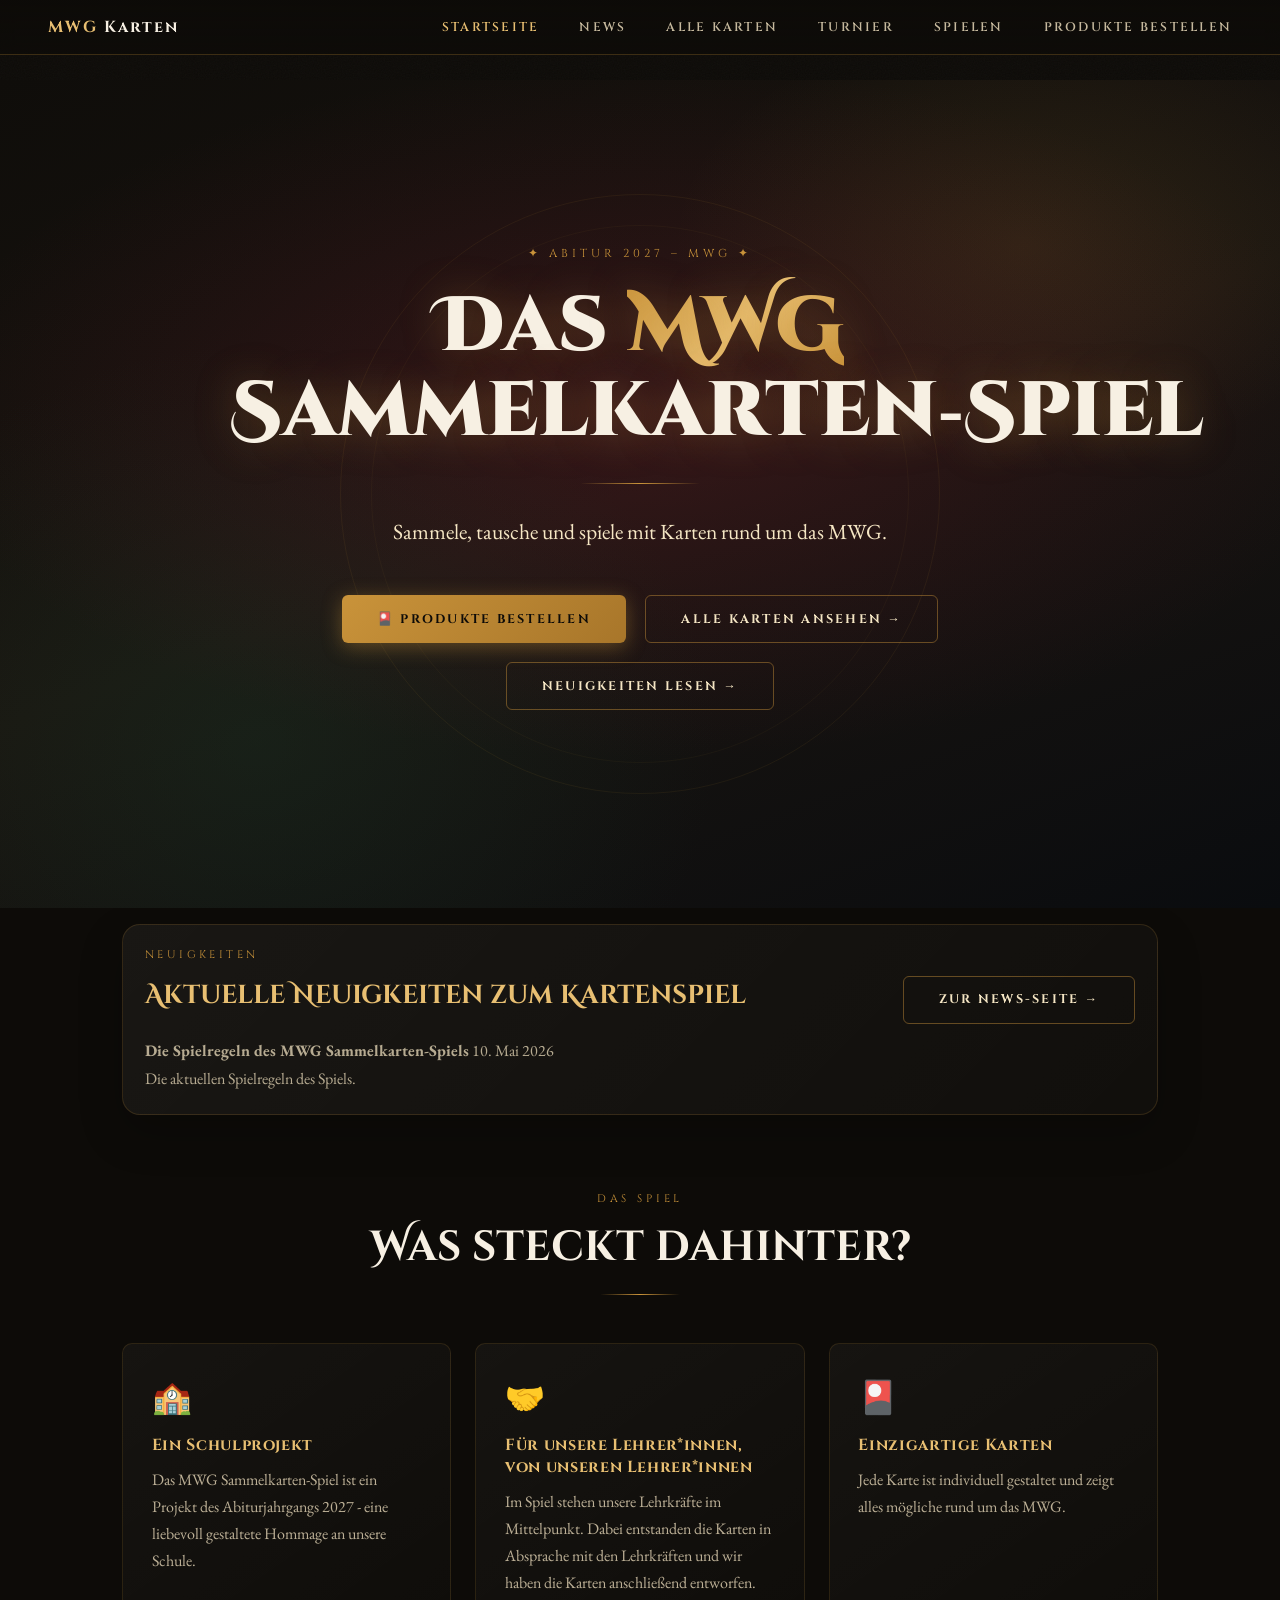
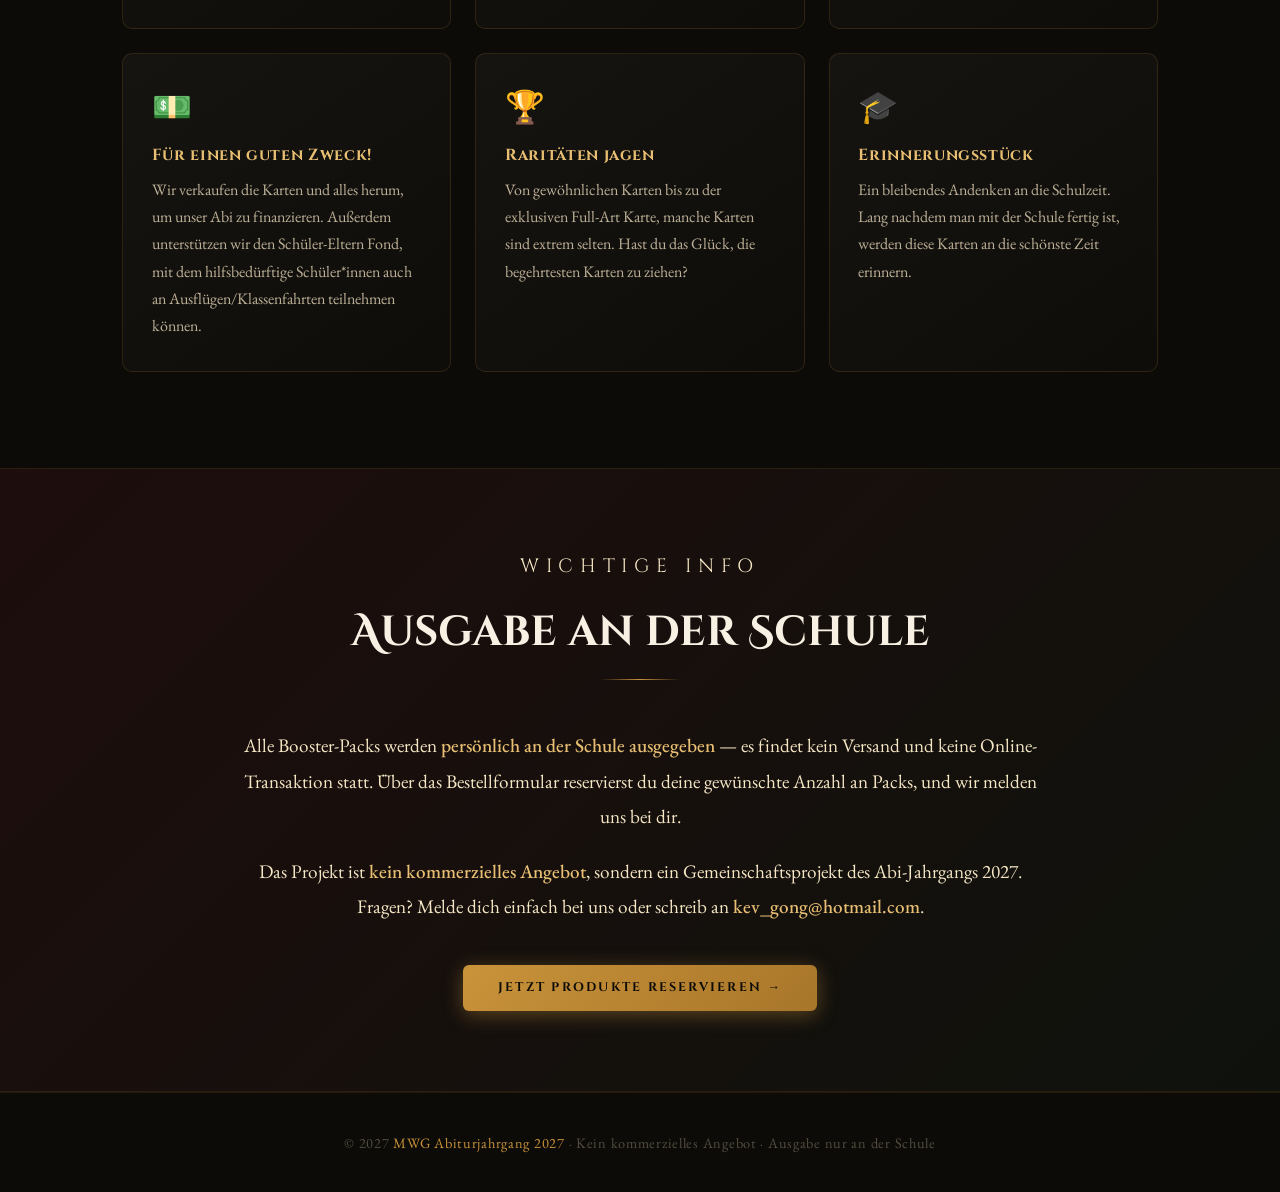
==== commit 47215b0a: "added game simulator" ====
--- a/index.html
+++ b/index.html
@@ -16,6 +16,7 @@
     <a onclick="showPage('news')" id="nav-news">News</a>
     <a onclick="showPage('cards')" id="nav-cards">Alle Karten</a>
     <a onclick="showPage('tournament')" id="nav-tournament">Turnier</a>
+    <a onclick="showPage('spielen')" id="nav-spielen">Spielen</a>
     <a onclick="showPage('order')" id="nav-order">Produkte bestellen</a>
   </div>
 </nav>
@@ -31,7 +32,7 @@
       <h1 class="hero-title">Das <em>MWG</em><br>Sammelkarten‑Spiel</h1>
       <div class="hero-divider"></div>
       <p class="hero-sub">
-        Sammel, tausch und spiele mit Karten rund um das MWG — deine Schule, deine Mitschüler, deine Legenden.
+        Sammele, tausche und spiele mit Karten rund um das MWG.
       </p>
       <div class="hero-cta-row">
         <button class="btn btn-primary" onclick="showPage('order')">🎴 Produkte bestellen</button>
@@ -45,7 +46,7 @@
     <div class="news-teaser-card" id="homeNewsTeaser">
       <div class="news-teaser-kicker">Neuigkeiten</div>
       <div class="news-teaser-head">
-        <h2 class="news-teaser-title">Aktuelle Meldungen aus dem Projekt</h2>
+        <h2 class="news-teaser-title">Aktuelle Neuigkeiten zum Kartenspiel</h2>
         <button class="btn btn-outline" onclick="showPage('news')">Zur News-Seite →</button>
       </div>
       <div class="news-teaser-summary" id="homeNewsTeaserSummary">Lade die neuesten News ...</div>
@@ -54,39 +55,39 @@
 
   <!-- Features -->
   <div class="section">
-    <p class="section-label">Das Projekt</p>
+    <p class="section-label">Das Spiel</p>
     <h2 class="section-title">Was steckt dahinter?</h2>
     <div class="section-rule"></div>
     <div class="features-grid">
       <div class="feature-card">
         <div class="feature-icon">🏫</div>
         <h3>Ein Schulprojekt</h3>
-        <p>Das MWG Sammelkarten-Spiel ist ein Projekt des Abiturjahrgangs 2027 — eine liebevoll gestaltete Hommage an unsere Schule und ihre Besonderheiten.</p>
+        <p>Das MWG Sammelkarten-Spiel ist ein Projekt des Abiturjahrgangs 2027 - eine liebevoll gestaltete Hommage an unsere Schule.</p>
+      </div>
+      <div class="feature-card">
+        <div class="feature-icon">🤝</div>
+        <h3>Für unsere Lehrer*innen, von unseren Lehrer*innen</h3>
+        <p>Im Spiel stehen unsere Lehrkräfte im Mittelpunkt. Dabei entstanden die Karten in Absprache mit den Lehrkräften und wir haben die Karten anschließend entworfen.</p>
       </div>
       <div class="feature-card">
         <div class="feature-icon">🎴</div>
         <h3>Einzigartige Karten</h3>
-        <p>Jede Karte ist individuell gestaltet und zeigt Lehrer, Schüler, Memes, Orte und legendäre Momente rund ums MWG. Rarities inklusive.</p>
+        <p>Jede Karte ist individuell gestaltet und zeigt alles mögliche rund um das MWG.</p>
       </div>
       <div class="feature-card">
-        <div class="feature-icon">📦</div>
-        <h3>Booster-Packs</h3>
-        <p>Karten werden in Booster-Packs ausgegeben — jedes Pack enthält eine zufällige Auswahl an Karten. Wer hat das vollständige Set?</p>
-      </div>
-      <div class="feature-card">
-        <div class="feature-icon">🤝</div>
-        <h3>Tauschen & Spielen</h3>
-        <p>Doppelte Karten? Kein Problem — tausch mit Mitschülern und vervollständige deine Sammlung. Das Spiel lebt vom Gemeinschaftsgefühl.</p>
+        <div class="feature-icon">💵</div>
+        <h3>Für einen guten Zweck!</h3>
+        <p>Wir verkaufen die Karten und alles herum, um unser Abi zu finanzieren. Außerdem unterstützen wir den Schüler-Eltern Fond, mit dem hilfsbedürftige Schüler*innen auch an Ausflügen/Klassenfahrten teilnehmen können.</p>
       </div>
       <div class="feature-card">
         <div class="feature-icon">🏆</div>
         <h3>Raritäten jagen</h3>
-        <p>Von Common bis Legendary — manche Karten sind extrem selten. Hast du das Glück, die begehrtesten Karten zu ziehen?</p>
+        <p>Von gewöhnlichen Karten bis zu der exklusiven Full-Art Karte, manche Karten sind extrem selten. Hast du das Glück, die begehrtesten Karten zu ziehen?</p>
       </div>
       <div class="feature-card">
         <div class="feature-icon">🎓</div>
-        <h3>Abi 2027</h3>
-        <p>Ein bleibendes Andenken an die Schulzeit. Lang nachdem das Abi vorbei ist, werden diese Karten an die schönste Zeit erinnern.</p>
+        <h3>Erinnerungsstück</h3>
+        <p>Ein bleibendes Andenken an die Schulzeit. Lang nachdem man mit der Schule fertig ist, werden diese Karten an die schönste Zeit erinnern.</p>
       </div>
     </div>
   </div>
@@ -107,7 +108,7 @@
         <strong><a id="contactEmailLink" href="mailto:abi2027.mwg@outlook.de" style="color:var(--gold-light);text-decoration:none;">abi2027.mwg@outlook.de</a></strong>.
       </p>
       <!-- Booster card preview -->
-      <div class="booster-preview" style="margin-top:3rem;">
+      <!-- <div class="booster-preview" style="margin-top:3rem;">
         <div class="booster-card-preview">
           <div class="card-shine"></div>
           <div class="card-corner">★</div>
@@ -126,7 +127,7 @@
           <div class="card-symbol">☕</div>
           <div class="card-label">Mensa-König</div>
         </div>
-      </div>
+      </div> -->
       <div style="margin-top:2.5rem;">
         <button class="btn btn-primary" onclick="showPage('order')">Jetzt Produkte reservieren →</button>
       </div>
--- a/site.css
+++ b/site.css
@@ -1,46 +1,44 @@
-﻿/* ÔöÇÔöÇ CSS Variables ÔöÇÔöÇÔöÇÔöÇÔöÇÔöÇÔöÇÔöÇÔöÇÔöÇÔöÇÔöÇÔöÇÔöÇÔöÇÔöÇÔöÇÔöÇÔöÇÔöÇÔöÇÔöÇÔöÇÔöÇÔöÇÔöÇÔöÇÔöÇÔöÇÔöÇÔöÇÔöÇÔöÇÔöÇÔöÇ */
+/* CSS Variables */
     :root {
-      --gold:        #c9933a;
-      --gold-light:  #e8bf72;
-      --gold-pale:   #f5e6c4;
-      --ink:         #0d0b08;
-      --parchment:   #f7f0e3;
-      --parchment-2: #ede3cc;
-      --crimson:     #7a1a2e;
-      --forest:      #1a3d2b;
-      --slate:       #2c2a26;
-      --shadow:      rgba(13,11,8,.55);
-      --radius:      6px;
-      --tournament-box-width: clamp(230px, 26vw, 340px);
-    }
-
-    /* ÔöÇÔöÇ Reset ÔöÇÔöÇÔöÇÔöÇÔöÇÔöÇÔöÇÔöÇÔöÇÔöÇÔöÇÔöÇÔöÇÔöÇÔöÇÔöÇÔöÇÔöÇÔöÇÔöÇÔöÇÔöÇÔöÇÔöÇÔöÇÔöÇÔöÇÔöÇÔöÇÔöÇÔöÇÔöÇÔöÇÔöÇÔöÇÔöÇÔöÇÔöÇÔöÇÔöÇÔöÇÔöÇÔöÇ */
+      --gold:        #c9933a; /* Gold color */
+      --gold-light:  #e8bf72; /* Light gold color */
+      --gold-pale:   #f5e6c4; /* Pale gold color */
+      --ink:         #0d0b08; /* Ink color */
+      --parchment:   #f7f0e3; /* Parchment color */
+      --parchment-2: #ede3cc; /* Second parchment color */
+      --crimson:     #7a1a2e; /* Crimson color */
+      --forest:      #1a3d2b; /* Forest color */
+      --slate:       #2c2a26; /* Slate color */
+      --shadow:      rgba(13,11,8,.55); /* Shadow color */
+      --radius:      6px; /* Border radius */
+      --tournament-box-width: clamp(230px, 26vw, 340px); /* Tournament box width */
+    }
+
+    /* Reset */
     *, *::before, *::after { box-sizing: border-box; margin: 0; padding: 0; }
     html { scroll-behavior: smooth; }
     body {
-      font-family: 'EB Garamond', Georgia, serif;
-      background: var(--ink);
-      color: var(--parchment);
-      overflow-x: hidden;
-      min-height: 100vh;
-    }
-
-    /* ÔöÇÔöÇ Noise texture overlay ÔöÇÔöÇÔöÇÔöÇÔöÇÔöÇÔöÇÔöÇÔöÇÔöÇÔöÇÔöÇÔöÇÔöÇÔöÇÔöÇÔöÇÔöÇÔöÇÔöÇÔöÇÔöÇÔöÇÔöÇÔöÇÔöÇÔöÇ */
+      font-family: 'EB Garamond', Georgia, serif; /* Body font */
+      background: var(--ink); /* Background color */
+      color: var(--parchment); /* Text color */
+      overflow-x: hidden; /* Hide horizontal overflow */
+      min-height: 100vh; /* Minimum height */
+    }
+    /* Noise texture overlay */
     body::before {
-      content: '';
-      position: fixed; inset: 0; z-index: 0;
-      background-image: url("data:image/svg+xml,%3Csvg xmlns='http://www.w3.org/2000/svg' width='300' height='300'%3E%3Cfilter id='n'%3E%3CfeTurbulence type='fractalNoise' baseFrequency='.75' numOctaves='4' stitchTiles='stitch'/%3E%3C/filter%3E%3Crect width='300' height='300' filter='url(%23n)' opacity='.035'/%3E%3C/svg%3E");
-      pointer-events: none;
-    }
-
-    /* ÔöÇÔöÇ Nav ÔöÇÔöÇÔöÇÔöÇÔöÇÔöÇÔöÇÔöÇÔöÇÔöÇÔöÇÔöÇÔöÇÔöÇÔöÇÔöÇÔöÇÔöÇÔöÇÔöÇÔöÇÔöÇÔöÇÔöÇÔöÇÔöÇÔöÇÔöÇÔöÇÔöÇÔöÇÔöÇÔöÇÔöÇÔöÇÔöÇÔöÇÔöÇÔöÇÔöÇÔöÇÔöÇÔöÇÔöÇÔöÇ */
+      content: ''; /* Empty content */
+      position: fixed; inset: 0; z-index: 0; /* Fixed position */
+      background-image: url("data:image/svg+xml,%3Csvg xmlns='http://www.w3.org/2000/svg' width='300' height='300'%3E%3Cfilter id='n'%3E%3CfeTurbulence type='fractalNoise' baseFrequency='.75' numOctaves='4' stitchTiles='stitch'/%3E%3C/filter%3E%3Crect width='300' height='300' filter='url(%23n)' opacity='.035'/%3E%3C/svg%3E"); /* Background image */
+      pointer-events: none; /* Disable pointer events */
+    }
+    /* Nav */
     nav {
-      position: fixed; top: 0; left: 0; right: 0; z-index: 100;
-      display: flex; align-items: center; justify-content: space-between;
-      padding: 1rem 3rem;
-      background: linear-gradient(to bottom, rgba(13,11,8,.96), rgba(13,11,8,.7));
-      backdrop-filter: blur(8px);
-      border-bottom: 1px solid rgba(201,147,58,.25);
+      position: fixed; top: 0; left: 0; right: 0; z-index: 100; /* Fixed navigation */
+      display: flex; align-items: center; justify-content: space-between; /* Flexbox layout */
+      padding: 1rem 3rem; /* Padding */
+      background: linear-gradient(to bottom, rgba(13,11,8,.96), rgba(13,11,8,.7)); /* Background gradient */
+      backdrop-filter: blur(8px); /* Blur effect */
+      border-bottom: 1px solid rgba(201,147,58,.25); /* Bottom border */
     }
     .nav-logo {
       font-family: 'Cinzel', serif;
@@ -62,22 +60,19 @@
       cursor: pointer;
     }
     .nav-links a:hover, .nav-links a.active { opacity: 1; color: var(--gold-light); }
-
-    /* ÔöÇÔöÇ Pages ÔöÇÔöÇÔöÇÔöÇÔöÇÔöÇÔöÇÔöÇÔöÇÔöÇÔöÇÔöÇÔöÇÔöÇÔöÇÔöÇÔöÇÔöÇÔöÇÔöÇÔöÇÔöÇÔöÇÔöÇÔöÇÔöÇÔöÇÔöÇÔöÇÔöÇÔöÇÔöÇÔöÇÔöÇÔöÇÔöÇÔöÇÔöÇÔöÇÔöÇÔöÇÔöÇÔöÇ */
+    /* Pages */
     .page { display: none; min-height: 100vh; padding-top: 80px; position: relative; z-index: 1; }
-    .page.visible { display: block; }
-
-    /* ÔòÉÔòÉ HOME PAGE ÔòÉÔòÉÔòÉÔòÉÔòÉÔòÉÔòÉÔòÉÔòÉÔòÉÔòÉÔòÉÔòÉÔòÉÔòÉÔòÉÔòÉÔòÉÔòÉÔòÉÔòÉÔòÉÔòÉÔòÉÔòÉÔòÉÔòÉÔòÉÔòÉÔòÉÔòÉÔòÉÔòÉÔòÉÔòÉÔòÉÔòÉÔòÉÔòÉÔòÉ */
-
+    .page.visible { display: block; } /* Visible page */
+    /* Home page */
     /* Hero */
     .hero {
-      position: relative;
-      min-height: 92vh;
-      display: flex; flex-direction: column;
-      align-items: center; justify-content: center;
-      text-align: center;
-      padding: 4rem 2rem 6rem;
-      overflow: hidden;
+      position: relative; /* Relative positioning */
+      min-height: 92vh; /* Minimum height */
+      display: flex; flex-direction: column; /* Flexbox layout */
+      align-items: center; justify-content: center; /* Center alignment */
+      text-align: center; /* Center text */
+      padding: 4rem 2rem 6rem; /* Padding */
+      overflow: hidden; /* Hide overflow */
     }
     .hero-bg {
       position: absolute; inset: 0;
@@ -395,6 +390,36 @@
       color: #ffd98f;
     }
     .news-article-body pre code { color: inherit; }
+
+    .news-article-body .katex {
+      color: var(--gold-pale);
+      font-size: 1em;
+    }
+
+    .news-article-body .katex-display {
+      margin: 1rem 0;
+      overflow-x: auto;
+      overflow-y: hidden;
+      padding: .35rem 0;
+    }
+
+    .news-article-body .katex-display > .katex {
+      display: inline-block;
+      min-width: 100%;
+    }
+
+    .news-article-body .katex .mord,
+    .news-article-body .katex .mbin,
+    .news-article-body .katex .mrel,
+    .news-article-body .katex .mopen,
+    .news-article-body .katex .mclose,
+    .news-article-body .katex .mpunct,
+    .news-article-body .katex .minner,
+    .news-article-body .katex .frac-line,
+    .news-article-body .katex .mspace {
+      color: inherit;
+      border-color: currentColor;
+    }
     .news-empty {
       text-align: center;
       padding: 3rem 1rem;
@@ -444,8 +469,7 @@
       font-family: 'Cinzel', serif; font-size: .6rem;
       color: var(--gold-light);
     }
-
-    /* ÔòÉÔòÉ CARDS PAGE ÔòÉÔòÉÔòÉÔòÉÔòÉÔòÉÔòÉÔòÉÔòÉÔòÉÔòÉÔòÉÔòÉÔòÉÔòÉÔòÉÔòÉÔòÉÔòÉÔòÉÔòÉÔòÉÔòÉÔòÉÔòÉÔòÉÔòÉÔòÉÔòÉÔòÉÔòÉÔòÉÔòÉÔòÉÔòÉÔòÉÔòÉÔòÉ */
+    /* Cards page */
     .cards-header {
       text-align: center; padding: 4rem 2rem 2rem;
     }
@@ -508,7 +532,7 @@
       gap: 1.4rem;
     }
 
-    /* ÔòÉÔòÉ TOURNAMENT PAGE ÔòÉÔòÉÔòÉÔòÉÔòÉÔòÉÔòÉÔòÉÔòÉÔòÉÔòÉÔòÉÔòÉÔòÉÔòÉÔòÉÔòÉÔòÉÔòÉÔòÉÔòÉÔòÉÔòÉÔòÉÔòÉÔòÉÔòÉÔòÉÔòÉÔòÉÔòÉÔòÉ */
+    /* ������ TOURNAMENT PAGE ������������������������������������������������������������������������������������������������ */
     .tournament-page {
       max-width: 1200px;
       margin: 0 auto;
@@ -638,14 +662,18 @@
     /* enforce uniform width for matches in stage lists as well */
     .tournament-match, .bracket-match { box-sizing: border-box; width: 100%; max-width: var(--tournament-box-width); }
 
-    .tournament-graphic svg {
+    .tournament-graph-viewport {
+      overflow: auto;
+    }
+
+    .tournament-graph {
       display: block;
       min-width: 920px;
       width: 100%;
       height: auto;
     }
 
-    .tournament-graphic-stage-label {
+    .tournament-graph-stage-label {
       font-family: 'Cinzel', serif;
       font-size: 11px;
       letter-spacing: .2em;
@@ -653,51 +681,165 @@
       fill: rgba(245,230,196,.75);
     }
 
-    .tournament-graphic-node {
+    .tournament-graph-node rect {
       fill: rgba(13,11,8,.95);
       stroke: rgba(201,147,58,.35);
       stroke-width: 1.5;
     }
 
-    .tournament-graphic-node--final {
+    .tournament-graph-node--done rect {
+      fill: rgba(26,61,43,.42);
+      stroke: rgba(122, 207, 145, .9);
+      filter: drop-shadow(0 0 10px rgba(122, 207, 145, .18));
+    }
+
+    .tournament-graph-node--upcoming rect {
+      fill: rgba(201,147,58,.08);
+      stroke: rgba(255,201,94,.42);
+    }
+
+    .tournament-graph-node--next rect {
+      fill: rgba(59,130,246,.14);
+      stroke: rgba(96,165,250,.68);
+    }
+
+    .tournament-graph-node {
+      color: var(--gold-pale);
+    }
+
+    .tournament-graph-node--final rect {
       fill: rgba(122,26,46,.22);
       stroke: rgba(255,201,94,.55);
     }
 
-    .tournament-graphic-node-title {
+    .tournament-graph-node-title {
       font-family: 'Cinzel Decorative', serif;
       font-size: 13px;
       fill: var(--gold-light);
     }
 
-    .tournament-graphic-node-subtitle {
+    .tournament-graph-node-subtitle {
       font-family: 'EB Garamond', serif;
       font-size: 11px;
       fill: rgba(245,230,196,.72);
     }
 
-    .tournament-graphic-link {
+    .tournament-graph-node-status,
+    .tournament-graph-node-footer {
+      font-family: 'Cinzel', serif;
+      letter-spacing: .14em;
+      text-transform: uppercase;
+      font-size: 9px;
+      fill: rgba(245,230,196,.58);
+    }
+
+    .tournament-graph-node--upcoming .tournament-graph-node-status {
+      fill: var(--gold-light);
+    }
+
+    .tournament-graph-node--next .tournament-graph-node-status {
+      fill: #93c5fd;
+    }
+
+    .tournament-graph-node-footer {
+      fill: #fff2cc;
+      font-weight: 700;
+    }
+
+    .tournament-graph-link {
       stroke: rgba(255,201,94,.65);
       stroke-width: 2.5;
       fill: none;
-    }
-
-    .tournament-graphic-glow {
+      stroke-linecap: round;
+      stroke-linejoin: round;
+    }
+
+    .tournament-graph-link--glow {
       stroke: rgba(255,160,42,.28);
       stroke-width: 8;
       fill: none;
       filter: blur(1px);
-    }
-
-    .tournament-graphic-track {
-      stroke: rgba(255,255,255,.06);
-      stroke-width: 1;
+      stroke-linecap: round;
+      stroke-linejoin: round;
     }
 
     .tournament-board {
       display: grid;
       gap: 1rem;
       padding-bottom: .4rem;
+    }
+
+    .tournament-match-head {
+      display: flex;
+      justify-content: space-between;
+      align-items: baseline;
+      gap: .75rem;
+    }
+
+    .tournament-match-status {
+      font-family: 'Cinzel', serif;
+      font-size: .62rem;
+      letter-spacing: .18em;
+      text-transform: uppercase;
+      color: rgba(245,230,196,.56);
+      padding: .18rem .45rem;
+      border-radius: 999px;
+      border: 1px solid rgba(201,147,58,.22);
+      background: rgba(255,255,255,.03);
+      white-space: nowrap;
+    }
+
+    .tournament-match--done .tournament-match-status {
+      color: #d2ffe0;
+      border-color: rgba(122,207,145,.7);
+      background: rgba(26,61,43,.4);
+      box-shadow: 0 0 0 1px rgba(122,207,145,.1), 0 0 18px rgba(122,207,145,.1);
+    }
+
+    .tournament-match--upcoming .tournament-match-status,
+    .tournament-match--next .tournament-match-status {
+      border-color: rgba(255,201,94,.38);
+      background: rgba(201,147,58,.12);
+    }
+
+    .tournament-match--upcoming .tournament-match-status {
+      color: var(--gold-light);
+      background: rgba(201,147,58,.08);
+      opacity: .85;
+    }
+
+    .tournament-match--next .tournament-match-status {
+      color: #bfdbfe;
+      border-color: rgba(96,165,250,.42);
+      background: rgba(59,130,246,.14);
+    }
+
+    .tournament-match-winner {
+      margin-top: .6rem;
+      padding-top: .55rem;
+      border-top: 1px solid rgba(201,147,58,.12);
+      color: #fff2cc;
+      font-size: .98rem;
+      line-height: 1.45;
+      font-weight: 700;
+      background: linear-gradient(90deg, rgba(201,147,58,.12), transparent 72%);
+      border-radius: 10px;
+      padding-left: .65rem;
+      padding-right: .65rem;
+    }
+
+    .tournament-match--done .tournament-match-winner {
+      color: #ddffe7;
+      background: linear-gradient(90deg, rgba(26,61,43,.34), transparent 72%);
+    }
+
+    .tournament-match--upcoming .tournament-match-winner,
+    .tournament-match--next .tournament-match-winner {
+      color: inherit;
+    }
+
+    .tournament-match--next .tournament-match-winner {
+      color: #bfdbfe;
     }
 
     .tournament-board::-webkit-scrollbar { height: 10px; }
@@ -987,6 +1129,49 @@
       opacity: 1;
     }
 
+    .card-item[data-rarity="Full Art"] {
+      background:
+        linear-gradient(180deg, rgba(255,255,255,.08), rgba(255,255,255,.02)) padding-box,
+        linear-gradient(135deg,
+          #ff3d81 0%,
+          #ff8a00 16%,
+          #ffe600 32%,
+          #35e06f 48%,
+          #23b7ff 64%,
+          #8b5cf6 80%,
+          #ff3d81 100%) border-box;
+      box-shadow:
+        0 0 0 1px rgba(255,255,255,.08),
+        0 0 28px rgba(255,255,255,.18),
+        0 0 42px rgba(255,102,196,.18),
+        0 0 60px rgba(35,183,255,.16),
+        inset 0 0 18px rgba(255,255,255,.06);
+      animation: rainbowGlow 4.8s linear infinite;
+    }
+
+    .card-item[data-rarity="Full Art"]::after {
+      background:
+        linear-gradient(135deg,
+          #ff3d81 0%,
+          #ff8a00 14%,
+          #ffe600 28%,
+          #35e06f 42%,
+          #23b7ff 56%,
+          #8b5cf6 70%,
+          #ff3d81 100%) border-box;
+      animation: rainbowBorder 4.8s linear infinite;
+      opacity: .98;
+    }
+
+    .card-item[data-rarity="Full Art"] .card-item-rarity {
+      color: #fefefe;
+      border-color: rgba(255,255,255,.25);
+      box-shadow:
+        0 0 12px rgba(255,255,255,.12),
+        0 0 22px rgba(255,102,196,.12),
+        inset 0 0 10px rgba(255,255,255,.04);
+    }
+
     @keyframes flameFlicker {
       0%, 100% { transform: translateY(-8%) scale(1.02); opacity: .76; }
       20% { transform: translateY(-10%) scale(1.04) skewX(-1deg); opacity: .88; }
@@ -997,6 +1182,62 @@
     @keyframes flameBorder {
       0% { filter: hue-rotate(0deg) saturate(1.2); }
       100% { filter: hue-rotate(12deg) saturate(1.35); }
+    }
+
+    @keyframes rainbowBorder {
+      0% { filter: hue-rotate(0deg) saturate(1.35); }
+      100% { filter: hue-rotate(360deg) saturate(1.35); }
+    }
+
+    @keyframes rainbowGlow {
+      0% {
+        box-shadow:
+          0 0 0 1px rgba(255,255,255,.08),
+          0 0 28px rgba(255, 61, 129, .22),
+          0 0 42px rgba(255, 138, 0, .18),
+          0 0 60px rgba(255, 230, 0, .14),
+          inset 0 0 18px rgba(255,255,255,.06);
+      }
+      20% {
+        box-shadow:
+          0 0 0 1px rgba(255,255,255,.08),
+          0 0 28px rgba(255, 138, 0, .22),
+          0 0 42px rgba(255, 230, 0, .18),
+          0 0 60px rgba(53, 224, 111, .14),
+          inset 0 0 18px rgba(255,255,255,.06);
+      }
+      40% {
+        box-shadow:
+          0 0 0 1px rgba(255,255,255,.08),
+          0 0 28px rgba(255, 230, 0, .22),
+          0 0 42px rgba(53, 224, 111, .18),
+          0 0 60px rgba(35, 183, 255, .14),
+          inset 0 0 18px rgba(255,255,255,.06);
+      }
+      60% {
+        box-shadow:
+          0 0 0 1px rgba(255,255,255,.08),
+          0 0 28px rgba(53, 224, 111, .22),
+          0 0 42px rgba(35, 183, 255, .18),
+          0 0 60px rgba(139, 92, 246, .14),
+          inset 0 0 18px rgba(255,255,255,.06);
+      }
+      80% {
+        box-shadow:
+          0 0 0 1px rgba(255,255,255,.08),
+          0 0 28px rgba(35, 183, 255, .22),
+          0 0 42px rgba(139, 92, 246, .18),
+          0 0 60px rgba(255, 61, 129, .14),
+          inset 0 0 18px rgba(255,255,255,.06);
+      }
+      100% {
+        box-shadow:
+          0 0 0 1px rgba(255,255,255,.08),
+          0 0 28px rgba(255, 61, 129, .22),
+          0 0 42px rgba(255, 138, 0, .18),
+          0 0 60px rgba(255, 230, 0, .14),
+          inset 0 0 18px rgba(255,255,255,.06);
+      }
     }
     .card-item img {
       width: 100%; height: 100%; object-fit: cover; display: block;
@@ -1075,7 +1316,7 @@
     }
     .lightbox-close:hover { color: var(--gold); }
 
-    /* ÔòÉÔòÉ ORDER PAGE ÔòÉÔòÉÔòÉÔòÉÔòÉÔòÉÔòÉÔòÉÔòÉÔòÉÔòÉÔòÉÔòÉÔòÉÔòÉÔòÉÔòÉÔòÉÔòÉÔòÉÔòÉÔòÉÔòÉÔòÉÔòÉÔòÉÔòÉÔòÉÔòÉÔòÉÔòÉÔòÉÔòÉÔòÉÔòÉÔòÉÔòÉÔòÉ */
+    /* ������ ORDER PAGE ������������������������������������������������������������������������������������������������������������������ */
     .order-page {
       max-width: 1080px; margin: 0 auto;
       padding: 4rem 2rem 6rem;
@@ -1449,6 +1690,633 @@
       color: #e8a0a0;
     }
 
+    /* Playing helper page */
+    .spielen-page {
+      max-width: 1180px;
+      margin: 0 auto;
+      padding: 4rem 2rem 6rem;
+      display: grid;
+      gap: 1.35rem;
+    }
+
+    .spielen-intro {
+      max-width: 860px;
+      margin: 0 auto;
+      text-align: center;
+      font-size: 1.08rem;
+      line-height: 1.75;
+      color: rgba(245,230,196,.74);
+    }
+
+    .spielen-overview {
+      display: grid;
+      grid-template-columns: minmax(0, 1.25fr) auto;
+      gap: 1rem;
+      align-items: stretch;
+    }
+
+    .spielen-turn-panel,
+    .spielen-summary-card,
+    .spielen-section {
+      background: linear-gradient(155deg, rgba(13,11,8,.98), rgba(26,21,16,.94));
+      border: 1px solid rgba(201,147,58,.2);
+      border-radius: 18px;
+      box-shadow: 0 18px 50px rgba(0,0,0,.32);
+    }
+
+    .spielen-turn-panel {
+      padding: 1.1rem 1.15rem;
+      display: grid;
+      gap: .55rem;
+    }
+
+    .spielen-turn-kicker,
+    .spielen-section-head h3,
+    .spielen-teacher-kicker,
+    .spielen-player-kicker {
+      font-family: 'Cinzel', serif;
+      font-size: .68rem;
+      letter-spacing: .28em;
+      text-transform: uppercase;
+      color: var(--gold);
+    }
+
+    .spielen-turn-name {
+      font-family: 'Cinzel Decorative', serif;
+      font-size: clamp(1.5rem, 3vw, 2.25rem);
+      color: var(--gold-light);
+      line-height: 1.15;
+    }
+
+    .spielen-turn-current {
+      width: fit-content;
+      padding: .26rem .58rem;
+      border-radius: 999px;
+      border: 1px solid rgba(201,147,58,.24);
+      background: rgba(201,147,58,.1);
+      color: var(--gold-pale);
+      font-family: 'Cinzel', serif;
+      font-size: .66rem;
+      letter-spacing: .2em;
+      text-transform: uppercase;
+    }
+
+    .spielen-turn-hint {
+      color: rgba(245,230,196,.62);
+      font-size: 1rem;
+      line-height: 1.55;
+    }
+
+    .spielen-turn-badge {
+      width: fit-content;
+      padding: .34rem .7rem;
+      border-radius: 999px;
+      border: 1px solid rgba(201,147,58,.24);
+      background: rgba(255,255,255,.04);
+      color: var(--gold-pale);
+      font-family: 'Cinzel', serif;
+      font-size: .64rem;
+      letter-spacing: .18em;
+      text-transform: uppercase;
+    }
+
+    .spielen-turn-actions {
+      display: grid;
+      gap: .75rem;
+      align-content: center;
+      justify-items: stretch;
+      min-width: 240px;
+    }
+
+    .spielen-turn-actions .btn {
+      width: 100%;
+      justify-content: center;
+    }
+
+    .spielen-summary-panel {
+      position: fixed;
+      inset: 0;
+      z-index: 250;
+      display: none;
+      place-items: center;
+      padding: 1rem;
+      background: rgba(13,11,8,.82);
+      backdrop-filter: blur(8px);
+    }
+
+    .spielen-summary-panel[hidden] {
+      display: none !important;
+    }
+
+    .spielen-summary-panel:not([hidden]) {
+      display: grid;
+    }
+
+    .spielen-summary-dialog {
+      width: min(100%, 1120px);
+      max-height: min(88vh, 980px);
+      overflow: auto;
+      background: linear-gradient(155deg, rgba(13,11,8,.99), rgba(26,21,16,.97));
+      border: 1px solid rgba(201,147,58,.24);
+      border-radius: 20px;
+      padding: 1.1rem;
+      box-shadow: 0 24px 80px rgba(0,0,0,.6);
+      display: grid;
+      gap: 1rem;
+    }
+
+    .spielen-summary-panel-head {
+      display: flex;
+      justify-content: space-between;
+      gap: 1rem;
+      align-items: flex-start;
+      flex-wrap: wrap;
+    }
+
+    .spielen-summary-close {
+      width: 42px;
+      height: 42px;
+      border-radius: 50%;
+      border: 1px solid rgba(201,147,58,.25);
+      background: rgba(255,255,255,.05);
+      color: var(--gold-light);
+      font-family: 'Cinzel', serif;
+      font-size: 1.5rem;
+      line-height: 1;
+      cursor: pointer;
+    }
+
+    .spielen-summary-close:hover {
+      border-color: rgba(201,147,58,.45);
+      background: rgba(201,147,58,.12);
+    }
+
+    .spielen-summary-total-strip {
+      display: grid;
+      grid-template-columns: repeat(3, minmax(0, 1fr));
+      gap: .75rem;
+    }
+
+    .spielen-summary-total-card {
+      padding: .9rem 1rem;
+      border-radius: 14px;
+      border: 1px solid rgba(201,147,58,.16);
+      background: rgba(255,255,255,.03);
+      display: grid;
+      gap: .3rem;
+    }
+
+    .spielen-summary-total-label {
+      font-family: 'Cinzel', serif;
+      font-size: .64rem;
+      letter-spacing: .2em;
+      text-transform: uppercase;
+      color: var(--gold);
+    }
+
+    .spielen-summary-total-card strong {
+      font-family: 'Cinzel Decorative', serif;
+      color: var(--gold-light);
+      font-size: clamp(1.2rem, 2vw, 1.7rem);
+    }
+
+    .spielen-summary-panel-kicker {
+      font-family: 'Cinzel', serif;
+      font-size: .66rem;
+      letter-spacing: .28em;
+      text-transform: uppercase;
+      color: var(--gold);
+      margin-bottom: .3rem;
+    }
+
+    .spielen-summary-panel h3 {
+      font-family: 'Cinzel Decorative', serif;
+      color: var(--gold-light);
+      font-size: clamp(1.2rem, 2vw, 1.7rem);
+    }
+
+    .spielen-summary-panel-note {
+      color: rgba(245,230,196,.58);
+      line-height: 1.5;
+      font-size: .98rem;
+      max-width: 520px;
+    }
+
+    .spielen-summary-list {
+      display: grid;
+      gap: .85rem;
+    }
+
+    .spielen-summary-turn {
+      border: 1px solid rgba(201,147,58,.16);
+      border-radius: 14px;
+      padding: .9rem;
+      background: rgba(255,255,255,.03);
+      display: grid;
+      gap: .8rem;
+    }
+
+    .spielen-summary-turn.is-current {
+      border-color: rgba(201,147,58,.45);
+      box-shadow: 0 0 0 1px rgba(201,147,58,.1), 0 0 18px rgba(201,147,58,.1);
+    }
+
+    .spielen-summary-turn-head {
+      display: flex;
+      justify-content: space-between;
+      gap: 1rem;
+      align-items: baseline;
+      flex-wrap: wrap;
+    }
+
+    .spielen-summary-turn-kicker {
+      font-family: 'Cinzel', serif;
+      font-size: .68rem;
+      letter-spacing: .22em;
+      text-transform: uppercase;
+      color: var(--gold);
+    }
+
+    .spielen-summary-turn-title {
+      color: rgba(245,230,196,.6);
+      font-size: .96rem;
+      margin-top: .25rem;
+    }
+
+    .spielen-summary-turn-grid {
+      display: grid;
+      grid-template-columns: repeat(2, minmax(0, 1fr));
+      gap: .75rem;
+    }
+
+    .spielen-summary-turn-item-main {
+      display: grid;
+      gap: .2rem;
+    }
+
+    .spielen-summary-turn-item {
+      display: flex;
+      justify-content: space-between;
+      gap: .75rem;
+      align-items: baseline;
+      padding: .65rem .75rem;
+      border-radius: 10px;
+      background: rgba(0,0,0,.16);
+      border: 1px solid rgba(201,147,58,.08);
+    }
+
+    .spielen-summary-turn-name {
+      color: var(--gold-pale);
+      font-size: 1rem;
+    }
+
+    .spielen-summary-turn-balance {
+      color: rgba(245,230,196,.58);
+      font-size: .92rem;
+    }
+
+    .spielen-summary-turn-delta {
+      font-family: 'Cinzel Decorative', serif;
+      font-size: 1.05rem;
+      white-space: nowrap;
+    }
+
+    .spielen-summary-turn-delta.positive { color: #a8d8b0; }
+    .spielen-summary-turn-delta.negative { color: #f4a3a3; }
+    .spielen-summary-turn-delta.neutral { color: var(--gold-light); }
+
+    .spielen-summary-strip {
+      display: grid;
+      grid-template-columns: repeat(2, minmax(0, 1fr));
+      gap: 1rem;
+    }
+
+    .spielen-divider,
+    .spielen-player-divider {
+      height: 1px;
+      background: linear-gradient(to right, transparent, rgba(201,147,58,.35), transparent);
+    }
+
+    .spielen-summary-card {
+      padding: 1rem 1.1rem;
+      display: grid;
+      gap: .45rem;
+      color: var(--gold-pale);
+    }
+
+    .spielen-summary-card strong {
+      font-family: 'Cinzel Decorative', serif;
+      font-size: 1.45rem;
+      color: var(--gold-light);
+    }
+
+    .spielen-summary-card span {
+      color: rgba(245,230,196,.68);
+      line-height: 1.55;
+      font-size: 1rem;
+    }
+
+    .spielen-section {
+      padding: 1.2rem;
+      display: grid;
+      gap: 1rem;
+    }
+
+    .spielen-section-head {
+      display: flex;
+      justify-content: space-between;
+      gap: 1rem;
+      align-items: flex-end;
+      flex-wrap: wrap;
+    }
+
+    .spielen-section-head h3 {
+      margin-top: .2rem;
+      color: var(--gold-light);
+    }
+
+    .spielen-section-head p {
+      margin-top: .35rem;
+      color: rgba(245,230,196,.55);
+      line-height: 1.55;
+      max-width: 720px;
+    }
+
+    .spielen-player-grid {
+      display: grid;
+      grid-template-columns: repeat(2, minmax(0, 1fr));
+      gap: 1rem;
+    }
+
+    .spielen-player-card {
+      background: linear-gradient(155deg, rgba(13,11,8,.96), rgba(26,21,16,.95));
+      border: 1px solid rgba(201,147,58,.18);
+      border-radius: 16px;
+      padding: 1.1rem;
+      display: grid;
+      gap: .95rem;
+      box-shadow: inset 0 0 0 1px rgba(255,255,255,.02);
+      transition: border-color .25s, box-shadow .25s, transform .25s;
+    }
+
+    .spielen-player-card.is-active {
+      border-color: rgba(201,147,58,.72);
+      box-shadow: 0 0 0 1px rgba(201,147,58,.18), 0 0 0 2px rgba(201,147,58,.08), 0 20px 44px rgba(0,0,0,.38);
+      transform: translateY(-3px);
+      background: linear-gradient(155deg, rgba(26,21,16,.99), rgba(13,11,8,.96));
+    }
+
+    .spielen-player-head {
+      display: flex;
+      justify-content: space-between;
+      gap: .75rem;
+      align-items: flex-start;
+    }
+
+    .spielen-player-name {
+      font-family: 'Cinzel Decorative', serif;
+      font-size: clamp(1.25rem, 2vw, 1.75rem);
+      color: var(--gold-light);
+      line-height: 1.1;
+      margin-top: .25rem;
+    }
+
+    .spielen-player-name-field {
+      display: grid;
+      gap: .35rem;
+      margin-top: .35rem;
+    }
+
+    .spielen-player-name-field span {
+      font-family: 'Cinzel', serif;
+      font-size: .62rem;
+      letter-spacing: .2em;
+      text-transform: uppercase;
+      color: var(--gold);
+    }
+
+    .spielen-player-name-field input {
+      background: rgba(255,255,255,.05);
+      border: 1px solid rgba(201,147,58,.25);
+      border-radius: var(--radius);
+      color: var(--parchment);
+      font-family: 'EB Garamond', serif;
+      font-size: 1.05rem;
+      padding: .75rem .95rem;
+      outline: none;
+      transition: border-color .2s, background .2s;
+      width: 100%;
+    }
+
+    .spielen-player-name-field input:focus {
+      border-color: var(--gold);
+      background: rgba(255,255,255,.08);
+    }
+
+    .spielen-player-turn {
+      padding: .34rem .66rem;
+      border-radius: 999px;
+      border: 1px solid rgba(201,147,58,.22);
+      background: rgba(255,255,255,.04);
+      color: var(--gold-pale);
+      font-family: 'Cinzel', serif;
+      font-size: .62rem;
+      letter-spacing: .18em;
+      text-transform: uppercase;
+      white-space: nowrap;
+    }
+
+    .spielen-player-card.is-active .spielen-player-turn {
+      border-color: rgba(255,201,94,.5);
+      color: #fff2cc;
+      background: rgba(201,147,58,.16);
+      box-shadow: 0 0 0 1px rgba(201,147,58,.1), 0 0 18px rgba(201,147,58,.12);
+    }
+
+    .spielen-player-teachers {
+      display: grid;
+      gap: .85rem;
+    }
+
+    .spielen-player-teachers-head {
+      display: flex;
+      justify-content: space-between;
+      gap: .75rem;
+      flex-wrap: wrap;
+      align-items: baseline;
+    }
+
+    .spielen-player-teachers-kicker {
+      font-family: 'Cinzel', serif;
+      font-size: .62rem;
+      letter-spacing: .22em;
+      text-transform: uppercase;
+      color: var(--gold);
+    }
+
+    .spielen-player-teachers-note {
+      color: rgba(245,230,196,.5);
+      font-size: .92rem;
+      line-height: 1.45;
+    }
+
+    .spielen-money-row {
+      display: flex;
+      justify-content: space-between;
+      gap: 1rem;
+      align-items: baseline;
+      flex-wrap: wrap;
+    }
+
+    .spielen-money-value {
+      font-family: 'Cinzel Decorative', serif;
+      font-size: clamp(2rem, 4vw, 3rem);
+      color: var(--gold-light);
+      line-height: 1;
+    }
+
+    .spielen-money-caption {
+      color: rgba(245,230,196,.5);
+      font-size: .96rem;
+      letter-spacing: .08em;
+      text-transform: uppercase;
+    }
+
+    .spielen-progress-wrap {
+      display: grid;
+      gap: .4rem;
+    }
+
+    .spielen-progress {
+      height: 14px;
+      border-radius: 999px;
+      border: 1px solid rgba(201,147,58,.16);
+      background: rgba(255,255,255,.04);
+      overflow: hidden;
+    }
+
+    .spielen-progress-fill {
+      width: 0;
+      height: 100%;
+      border-radius: inherit;
+      background: linear-gradient(90deg, rgba(201,147,58,.65), rgba(245,182,92,.95));
+      box-shadow: 0 0 18px rgba(201,147,58,.24);
+      transition: width .25s ease;
+    }
+
+    .spielen-progress-caption {
+      color: rgba(245,230,196,.5);
+      font-size: .92rem;
+    }
+
+    .spielen-controls {
+      display: grid;
+      gap: .8rem;
+    }
+
+    .spielen-control {
+      display: grid;
+      gap: .38rem;
+    }
+
+    .spielen-control span {
+      font-family: 'Cinzel', serif;
+      font-size: .68rem;
+      letter-spacing: .22em;
+      text-transform: uppercase;
+      color: var(--gold);
+    }
+
+    .spielen-control input {
+      background: rgba(255,255,255,.05);
+      border: 1px solid rgba(201,147,58,.25);
+      border-radius: var(--radius);
+      color: var(--parchment);
+      font-family: 'EB Garamond', serif;
+      font-size: 1.05rem;
+      padding: .82rem 1rem;
+      outline: none;
+      transition: border-color .2s, background .2s;
+      width: 100%;
+    }
+
+    .spielen-control input:focus {
+      border-color: var(--gold);
+      background: rgba(255,255,255,.08);
+    }
+
+    .spielen-action-row {
+      display: flex;
+      flex-wrap: wrap;
+      gap: .75rem;
+    }
+
+    .spielen-action-button {
+      flex: 1 1 160px;
+      justify-content: center;
+    }
+
+    .spielen-teachers-grid {
+      display: grid;
+      grid-template-columns: repeat(auto-fit, minmax(180px, 1fr));
+      gap: .85rem;
+    }
+
+    .spielen-teachers-grid.plays-in-player {
+      grid-template-columns: repeat(auto-fit, minmax(150px, 1fr));
+    }
+
+    .spielen-teacher-card {
+      appearance: none;
+      border: 1px solid rgba(201,147,58,.18);
+      border-radius: 14px;
+      padding: 1rem;
+      background: linear-gradient(155deg, rgba(13,11,8,.96), rgba(26,21,16,.96));
+      color: inherit;
+      display: grid;
+      gap: .45rem;
+      text-align: left;
+      cursor: pointer;
+      transition: transform .25s, border-color .25s, box-shadow .25s, background .25s;
+    }
+
+    .spielen-teacher-card:hover {
+      transform: translateY(-2px);
+      border-color: rgba(201,147,58,.35);
+    }
+
+    .spielen-teacher-card.is-used {
+      border-color: rgba(100,200,120,.55);
+      background: linear-gradient(155deg, rgba(26,61,43,.42), rgba(13,11,8,.96));
+      box-shadow: 0 0 0 1px rgba(122,207,145,.08), 0 16px 34px rgba(0,0,0,.25);
+    }
+
+    .spielen-teacher-name {
+      font-family: 'Cinzel Decorative', serif;
+      font-size: 1.05rem;
+      color: var(--gold-light);
+      line-height: 1.2;
+    }
+
+    .spielen-teacher-status {
+      color: rgba(245,230,196,.64);
+      font-size: .95rem;
+      line-height: 1.45;
+    }
+
+    .spielen-teacher-toggle {
+      width: fit-content;
+      padding: .22rem .55rem;
+      border-radius: 999px;
+      border: 1px solid rgba(201,147,58,.22);
+      background: rgba(255,255,255,.04);
+      color: var(--gold-pale);
+      font-family: 'Cinzel', serif;
+      font-size: .62rem;
+      letter-spacing: .18em;
+      text-transform: uppercase;
+    }
+
     /* Footer */
     footer {
       position: relative; z-index: 1;
@@ -1504,6 +2372,52 @@
       .cards-gallery { padding: 0 1rem 4rem; gap: 1.5rem; }
       .card-collection-grid { grid-template-columns: repeat(auto-fill, minmax(130px, 1fr)); gap: .85rem; }
       .card-item-label { transform: translateY(0); padding-top: .9rem; }
+
+      .news-page { padding: 3rem 1rem 4rem; }
+      .news-page-intro {
+        max-width: 100%;
+        font-size: 1rem;
+        line-height: 1.65;
+        margin-bottom: 1.2rem;
+      }
+      .news-grid { gap: 1rem; }
+      .news-article {
+        padding: 1rem;
+        border-radius: 14px;
+        gap: .75rem;
+      }
+      .news-article-header {
+        flex-direction: column;
+        align-items: flex-start;
+        gap: .4rem;
+      }
+      .news-article-title { font-size: clamp(1.15rem, 5.5vw, 1.55rem); }
+      .news-article-meta {
+        font-size: .62rem;
+        letter-spacing: .14em;
+      }
+      .news-post-excerpt,
+      .news-article-body {
+        font-size: 1rem;
+        line-height: 1.7;
+      }
+      .news-article-body h1 { font-size: 1.45rem; }
+      .news-article-body h2 { font-size: 1.25rem; }
+      .news-article-body h3 { font-size: 1.1rem; }
+      .news-article-body blockquote,
+      .news-article-body pre {
+        margin: .9rem 0;
+        padding: .8rem;
+      }
+      .news-article-body ul,
+      .news-article-body ol {
+        margin: .7rem 0 .7rem 1.15rem;
+      }
+      .news-article-body a,
+      .news-article-body code {
+        overflow-wrap: anywhere;
+        word-break: break-word;
+      }
 
       .tournament-page, .order-page { padding: 3rem 1rem 4rem; }
       .tournament-prize-ladder { padding: .85rem; }
@@ -1518,6 +2432,15 @@
       .tournament-stage-grid { grid-template-columns: 1fr; }
       .tournament-participants { gap: .35rem; }
       .tournament-participant { padding: .25rem .6rem; font-size: .88rem; }
+      .spielen-page { padding: 3rem 1rem 4rem; }
+      .spielen-overview, .spielen-summary-strip { grid-template-columns: 1fr; }
+      .spielen-summary-panel { padding: .7rem; }
+      .spielen-summary-dialog { max-height: 92vh; padding: .9rem; }
+      .spielen-summary-total-strip { grid-template-columns: 1fr; }
+      .spielen-summary-turn-grid { grid-template-columns: 1fr; }
+      .spielen-player-grid, .spielen-teachers-grid { grid-template-columns: 1fr; }
+      .spielen-turn-actions { justify-content: flex-start; }
+      .spielen-action-button { width: 100%; }
       .product-shelf { grid-auto-flow: row; grid-auto-columns: 1fr; }
       .product-card { width: 100%; }
       .product-card-top, .product-card-footer { flex-direction: column; align-items: stretch; }
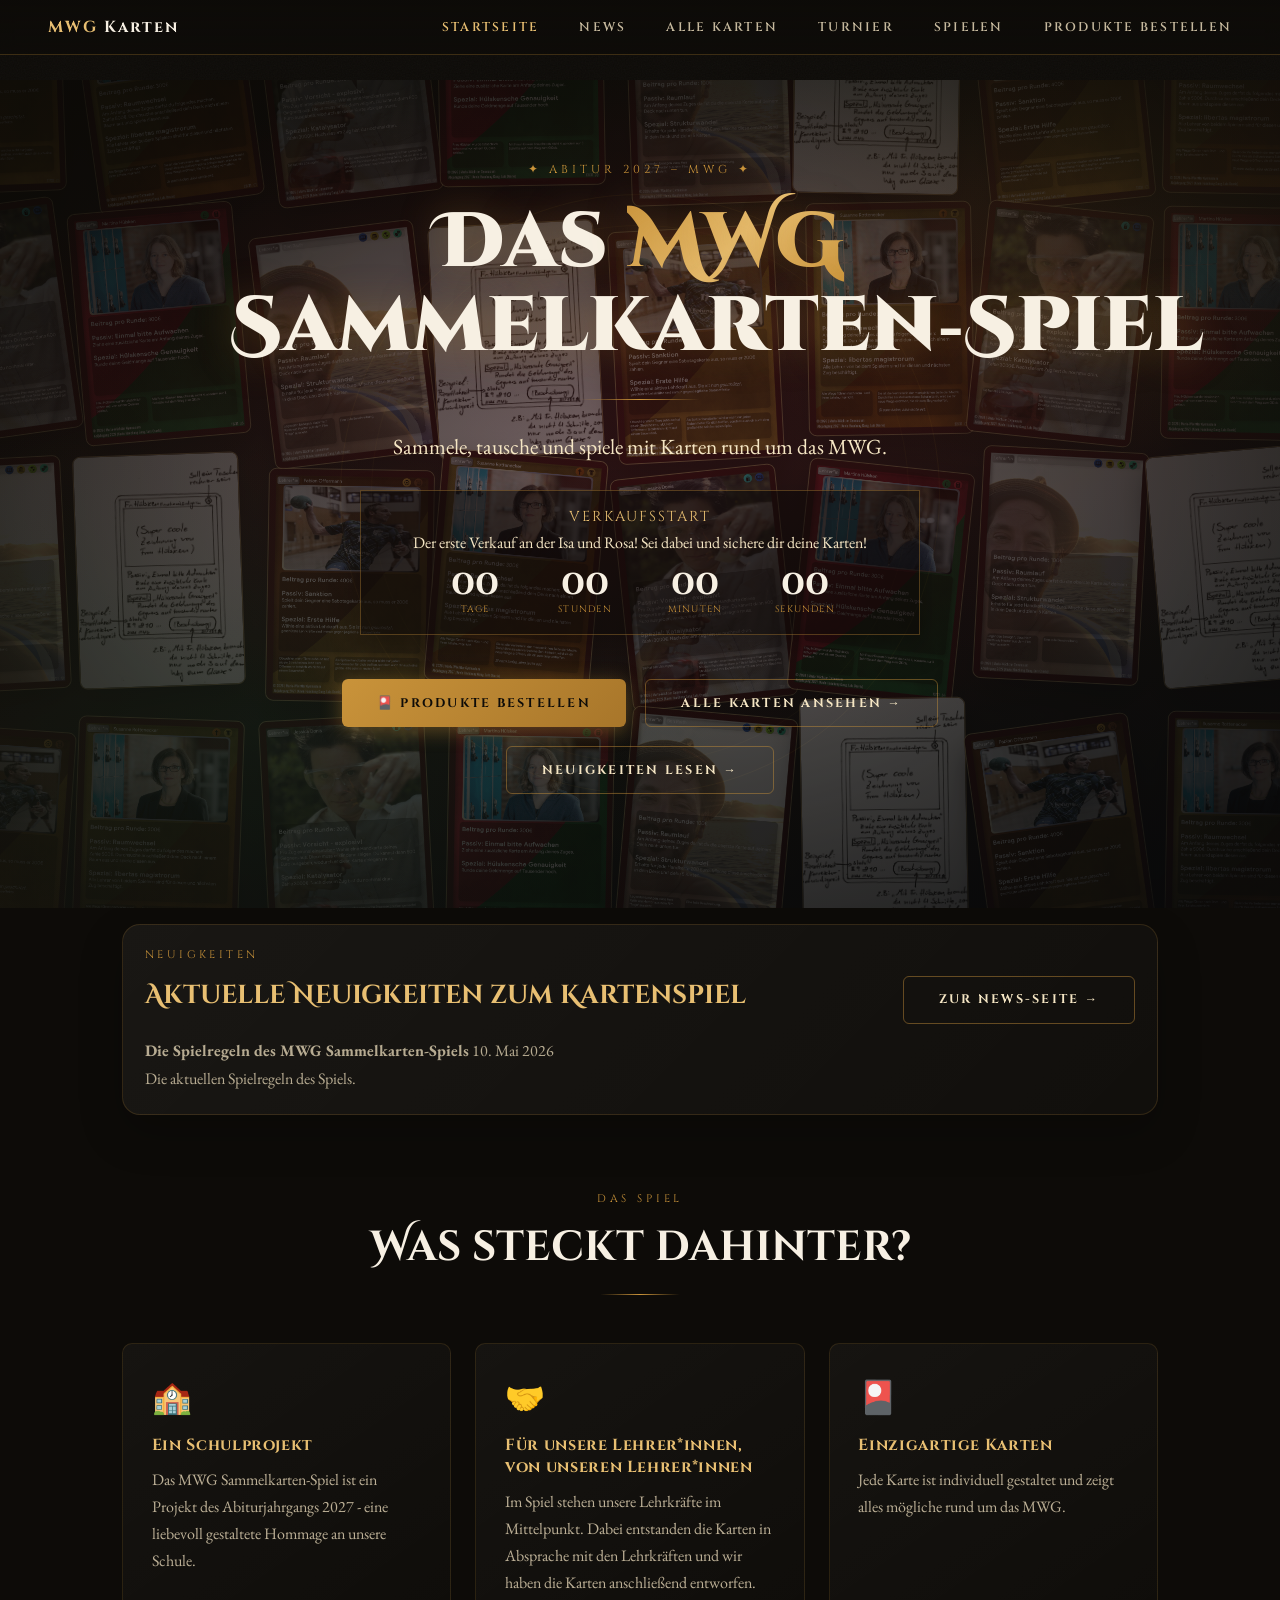
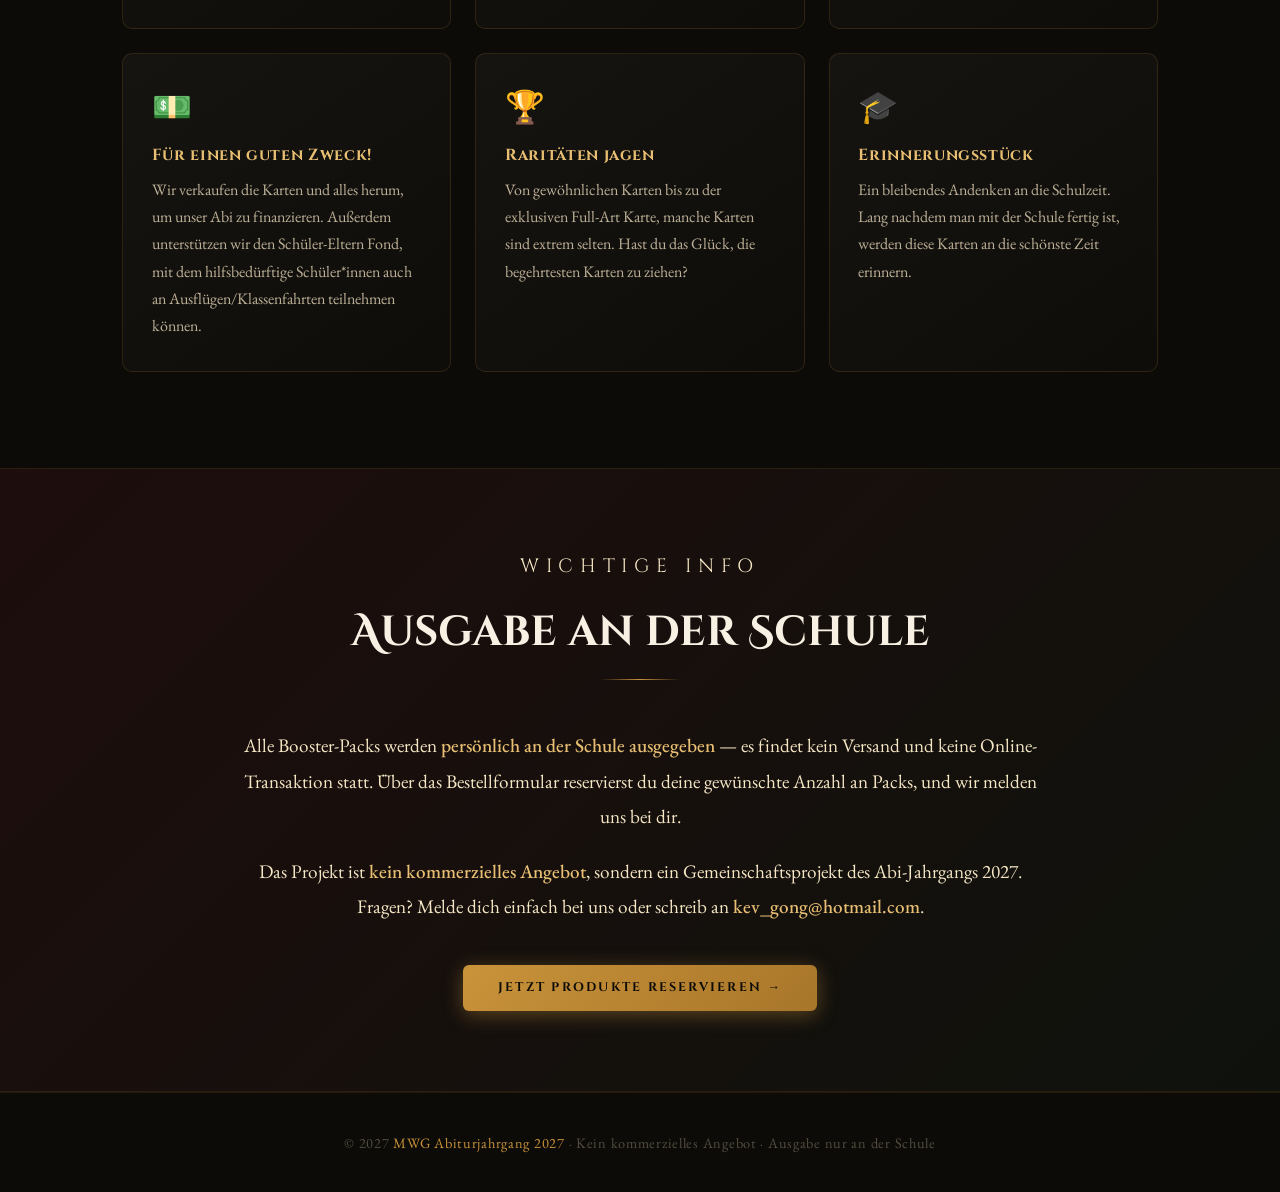
==== commit 6ff32c50: "Made it more beautiful" ====
--- a/index.html
+++ b/index.html
@@ -26,6 +26,7 @@
   <!-- Hero -->
   <section class="hero">
     <div class="hero-bg"></div>
+    <div class="home-card-whirl" id="homeCardWhirl" aria-hidden="true"></div>
     <div class="hero-ornament"></div>
     <div class="hero-content">
       <p class="hero-eyebrow">✦ Abitur 2027 – MWG ✦</p>
@@ -34,6 +35,16 @@
       <p class="hero-sub">
         Sammele, tausche und spiele mit Karten rund um das MWG.
       </p>
+      <div class="homepage-countdown" id="homepageCountdown" hidden>
+        <p class="homepage-countdown-kicker" id="homepageCountdownName"></p>
+        <p class="homepage-countdown-description" id="homepageCountdownDescription"></p>
+        <div class="homepage-countdown-values" aria-label="Countdown">
+          <div><strong id="homepageCountdownDays">00</strong><span>Tage</span></div>
+          <div><strong id="homepageCountdownHours">00</strong><span>Stunden</span></div>
+          <div><strong id="homepageCountdownMinutes">00</strong><span>Minuten</span></div>
+          <div><strong id="homepageCountdownSeconds">00</strong><span>Sekunden</span></div>
+        </div>
+      </div>
       <div class="hero-cta-row">
         <button class="btn btn-primary" onclick="showPage('order')">🎴 Produkte bestellen</button>
         <button class="btn btn-outline" onclick="showPage('cards')">Alle Karten ansehen →</button>
--- a/site.css
+++ b/site.css
@@ -11,6 +11,7 @@
       --slate:       #2c2a26; /* Slate color */
       --shadow:      rgba(13,11,8,.55); /* Shadow color */
       --radius:      6px; /* Border radius */
+      --card-ratio:  5 / 7; /* 1280x1792 card ratio */
       --tournament-box-width: clamp(230px, 26vw, 340px); /* Tournament box width */
     }
 
@@ -82,6 +83,43 @@
         radial-gradient(ellipse 50% 50% at 80% 20%, rgba(201,147,58,.12) 0%, transparent 55%),
         linear-gradient(160deg, #0f0d0a 0%, #1a1510 50%, #0a0c0f 100%);
     }
+    .home-card-whirl {
+      position: absolute;
+      z-index: 1;
+      inset: -10% -8%;
+      opacity: .42;
+      filter: saturate(.82) contrast(1.05);
+      pointer-events: none;
+      overflow: hidden;
+    }
+    .home-card-whirl::after {
+      content: '';
+      position: absolute;
+      inset: 0;
+      background: radial-gradient(ellipse at center, rgba(13,11,8,.2), rgba(13,11,8,.84) 78%);
+    }
+    .home-whirl-row {
+      position: absolute;
+      left: 0;
+      display: flex;
+      align-items: center;
+      gap: 0;
+      width: max-content;
+      animation: cardRowScroll var(--row-speed) linear infinite;
+      animation-delay: var(--row-delay);
+    }
+    .home-whirl-card {
+      flex: 0 0 clamp(105px, 13vw, 178px);
+      aspect-ratio: var(--card-ratio);
+      overflow: hidden;
+      border: 1px solid rgba(232,191,114,.7);
+      border-radius: 8px;
+      box-shadow: 0 16px 30px rgba(0,0,0,.5);
+      transform: translate(var(--random-x), var(--random-y)) rotate(var(--random-rotation));
+      margin-right: clamp(4px, .55vw, 8px);
+    }
+    .home-whirl-card img { width: 100%; height: 100%; display: block; object-fit: cover; }
+    @keyframes cardRowScroll { from { transform: translateX(0); } to { transform: translateX(-50%); } }
     .hero-ornament {
       position: absolute;
       width: 600px; height: 600px;
@@ -136,11 +174,33 @@
       opacity: 0; animation: fadeUp .8s .75s forwards;
       max-width: 600px; margin: 0 auto;
     }
+    .homepage-countdown {
+      max-width: 560px;
+      margin: 1.5rem auto 0;
+      padding: 1rem 1.2rem 1.15rem;
+      border: 1px solid rgba(201,147,58,.35);
+      background: rgba(13,11,8,.54);
+      box-shadow: 0 12px 28px rgba(0,0,0,.25);
+      opacity: 0; animation: fadeUp .8s .85s forwards;
+    }
+    .homepage-countdown-kicker {
+      font-family: 'Cinzel', serif;
+      color: var(--gold-light);
+      font-size: .9rem;
+      letter-spacing: .14em;
+      text-transform: uppercase;
+    }
+    .homepage-countdown-description { color: var(--gold-pale); margin-top: .35rem; }
+    .homepage-countdown-values { display: flex; justify-content: center; gap: clamp(1rem, 5vw, 2.5rem); margin-top: .8rem; }
+    .homepage-countdown-values div { display: grid; gap: .15rem; min-width: 70px; }
+    .homepage-countdown-values strong { font-family: 'Cinzel Decorative', serif; color: var(--parchment); font-size: clamp(1.5rem, 4vw, 2.2rem); line-height: 1; }
+    .homepage-countdown-values span { color: var(--gold); font-family: 'Cinzel', serif; font-size: .58rem; letter-spacing: .13em; text-transform: uppercase; }
     .hero-cta-row {
       display: flex; gap: 1.2rem; justify-content: center; flex-wrap: wrap;
       margin-top: 2.8rem;
       opacity: 0; animation: fadeUp .8s .95s forwards;
     }
+
 
     @keyframes fadeUp {
       from { opacity: 0; transform: translateY(22px); }
@@ -473,12 +533,75 @@
     .cards-header {
       text-align: center; padding: 4rem 2rem 2rem;
     }
-    .cards-search-row {
-      display: flex; justify-content: center; gap: 1rem;
-      margin: 1.5rem auto 2.5rem; flex-wrap: wrap; max-width: 600px; padding: 0 1rem;
+    .cards-filter-shell {
+      max-width: 1200px;
+      margin: 1.5rem auto 2.5rem;
+      padding: 0 1rem;
+      display: grid;
+      gap: .75rem;
+    }
+    .cards-filter-menu-button {
+      width: fit-content;
+      background: linear-gradient(135deg, rgba(201,147,58,.24), rgba(122,26,46,.2));
+      border: 1px solid rgba(201,147,58,.45);
+      border-radius: var(--radius);
+      color: var(--gold-pale);
+      font-family: 'Cinzel', serif;
+      font-size: .72rem;
+      letter-spacing: .18em;
+      text-transform: uppercase;
+      padding: .65rem .95rem;
+      cursor: pointer;
+      transition: border-color .2s, color .2s, transform .2s;
+    }
+    .cards-filter-menu-button:hover {
+      border-color: var(--gold-light);
+      color: #fff;
+      transform: translateY(-1px);
+    }
+    .cards-filter-menu {
+      border: 1px solid rgba(201,147,58,.24);
+      border-radius: 12px;
+      background: linear-gradient(145deg, rgba(255,255,255,.05), rgba(255,255,255,.02));
+      box-shadow: 0 10px 34px rgba(0,0,0,.22);
+      padding: .95rem;
+    }
+    .cards-filter-grid {
+      display: grid;
+      gap: .75rem;
+      grid-template-columns: repeat(auto-fit, minmax(190px, 1fr));
+      align-items: end;
+    }
+    .cards-filter-control {
+      display: grid;
+      gap: .38rem;
+      min-height: 44px;
+    }
+    .cards-filter-control > span {
+      font-family: 'Cinzel', serif;
+      font-size: .62rem;
+      letter-spacing: .17em;
+      text-transform: uppercase;
+      color: rgba(245,230,196,.74);
+    }
+    .cards-filter-control-check {
+      display: flex;
+      flex-direction: row;
+      align-items: center;
+      justify-content: space-between;
+      border: 1px solid rgba(201,147,58,.3);
+      border-radius: var(--radius);
+      background: rgba(255,255,255,.05);
+      padding: .62rem .75rem;
+    }
+    .cards-filter-control-check input {
+      accent-color: var(--gold);
+      width: 15px;
+      height: 15px;
+      cursor: pointer;
     }
     .cards-filter-select {
-      min-width: 220px;
+      width: 100%;
       background: rgba(255,255,255,.05);
       border: 1px solid rgba(201,147,58,.3);
       border-radius: var(--radius);
@@ -528,7 +651,7 @@
 
     .card-collection-grid {
       display: grid;
-      grid-template-columns: repeat(auto-fill, minmax(180px, 1fr));
+      grid-template-columns: repeat(auto-fill, minmax(190px, 1fr));
       gap: 1.4rem;
     }
 
@@ -907,6 +1030,20 @@
       letter-spacing: .16em;
       text-transform: uppercase;
     }
+    .tournament-placeholder {
+      min-height: 280px;
+      display: grid;
+      place-items: center;
+      align-content: center;
+      gap: .7rem;
+      padding: 3rem 1.5rem;
+      border: 1px solid rgba(201,147,58,.22);
+      background: linear-gradient(145deg, rgba(255,255,255,.05), rgba(255,255,255,.015));
+      text-align: center;
+    }
+    .tournament-placeholder-mark { color: var(--gold); font-size: 2.2rem; }
+    .tournament-placeholder h3 { font-family: 'Cinzel Decorative', serif; color: var(--gold-light); font-size: clamp(1.4rem, 3vw, 2.3rem); }
+    .tournament-placeholder p { color: var(--gold-pale); font-size: 1.1rem; }
 
     .tournament-stage-grid {
       display: grid;
@@ -1028,7 +1165,8 @@
       color: rgba(245,230,196,.35);
     }
     .cards-search-input {
-      flex: 1; min-width: 200px;
+      width: 100%;
+      min-width: 0;
       background: rgba(255,255,255,.05);
       border: 1px solid rgba(201,147,58,.3);
       border-radius: var(--radius);
@@ -1054,7 +1192,7 @@
       border-radius: 10px;
       overflow: hidden;
       border: 2px solid transparent;
-      aspect-ratio: 3/4;
+      aspect-ratio: var(--card-ratio);
       background: rgba(255,255,255,.03);
       cursor: pointer;
       transition: transform .3s, filter .3s;
@@ -1072,6 +1210,19 @@
         0 0 24px var(--rarity-glow, rgba(201,147,58,.15)),
         inset 0 0 18px rgba(255,255,255,.04);
     }
+    .card-item[data-owned="false"] {
+      box-shadow:
+        0 0 0 1px rgba(255,255,255,.03),
+        0 0 14px rgba(0,0,0,.25),
+        inset 0 0 12px rgba(255,255,255,.02);
+    }
+    .card-item[data-owned="false"] img {
+      filter: grayscale(1) saturate(.2) brightness(.62);
+    }
+    .card-item[data-owned="false"] .card-item-rarity,
+    .card-item[data-owned="false"] .card-item-type-badge {
+      opacity: .78;
+    }
     .card-item:hover {
       transform: translateY(-6px) scale(1.02);
       filter: saturate(1.06);
@@ -1083,18 +1234,35 @@
     .card-item::before {
       content: '';
       position: absolute;
-      inset: -18% -10% auto -10%;
-      height: 42%;
+      inset: -24% -60%;
+      z-index: 2;
       border-radius: inherit;
       background:
-        radial-gradient(ellipse at center, rgba(255,236,183,.42) 0%, rgba(255,160,42,.28) 30%, rgba(255,85,0,.14) 56%, transparent 78%),
-        radial-gradient(ellipse at 35% 70%, rgba(255,255,255,.18) 0%, transparent 40%),
-        radial-gradient(ellipse at 65% 65%, rgba(255,255,255,.12) 0%, transparent 36%);
-      filter: blur(10px);
-      opacity: .82;
+        linear-gradient(115deg,
+          rgba(255,255,255,0) 36%,
+          rgba(255,255,255,.35) 44%,
+          color-mix(in srgb, var(--rarity-color, rgba(201,147,58,.9)) 65%, white) 50%,
+          rgba(255,255,255,.28) 55%,
+          rgba(255,255,255,0) 64%),
+        linear-gradient(135deg,
+          rgba(255,255,255,0) 0%,
+          rgba(255,255,255,.12) 18%,
+          rgba(255,255,255,0) 34%,
+          rgba(255,255,255,.08) 48%,
+          rgba(255,255,255,0) 64%);
+      background-size: 140% 140%, 120% 120%;
+      background-position: center;
+      mix-blend-mode: screen;
+      filter: blur(1px) saturate(1.1);
+      opacity: 0;
       pointer-events: none;
-      transform: translateY(-8%) scale(1.02);
-      animation: flameFlicker 2.6s ease-in-out infinite;
+      transform: translateX(-130%) rotate(8deg) scale(1.14);
+      will-change: transform, opacity;
+      transition: opacity .28s ease;
+    }
+    .card-item[data-owned="true"]:hover::before {
+      opacity: .92;
+      animation: rarityShimmer 2.35s linear infinite;
     }
     .card-item::after {
       content: '';
@@ -1123,9 +1291,12 @@
       opacity: .92;
       pointer-events: none;
       transition: opacity .3s;
+      animation: none;
+    }
+    .card-item[data-owned="true"]::after {
       animation: flameBorder 4.2s linear infinite;
     }
-    .card-item:hover::after {
+    .card-item[data-owned="true"]:hover::after {
       opacity: 1;
     }
 
@@ -1146,6 +1317,9 @@
         0 0 42px rgba(255,102,196,.18),
         0 0 60px rgba(35,183,255,.16),
         inset 0 0 18px rgba(255,255,255,.06);
+    }
+
+    .card-item[data-rarity="Full Art"][data-owned="true"] {
       animation: rainbowGlow 4.8s linear infinite;
     }
 
@@ -1159,8 +1333,59 @@
           #23b7ff 56%,
           #8b5cf6 70%,
           #ff3d81 100%) border-box;
+      animation: none;
+      opacity: .98;
+    }
+
+    .card-item[data-rarity="Full Art"][data-owned="true"]::after {
       animation: rainbowBorder 4.8s linear infinite;
+    }
+
+    .card-item[data-rarity="Gold"]::before {
+      background:
+        linear-gradient(112deg,
+          rgba(255,255,255,0) 36%,
+          rgba(255,248,221,.72) 44%,
+          rgba(255,218,122,.92) 50%,
+          rgba(255,242,186,.8) 55%,
+          rgba(255,255,255,0) 64%),
+        linear-gradient(135deg,
+          rgba(255,230,170,0) 0%,
+          rgba(255,230,170,.18) 20%,
+          rgba(255,230,170,0) 44%,
+          rgba(255,190,90,.16) 60%,
+          rgba(255,230,170,0) 82%);
+      filter: blur(.8px) saturate(1.2);
+    }
+
+    .card-item[data-rarity="Gold"][data-owned="true"]:hover::before {
       opacity: .98;
+      animation: rarityShimmerGold 2.1s linear infinite;
+    }
+
+    .card-item[data-rarity="Full Art"]::before {
+      background:
+        linear-gradient(112deg,
+          rgba(255,255,255,0) 34%,
+          rgba(255,61,129,.68) 42%,
+          rgba(255,138,0,.72) 48%,
+          rgba(255,230,0,.7) 54%,
+          rgba(53,224,111,.68) 60%,
+          rgba(35,183,255,.68) 66%,
+          rgba(139,92,246,.72) 72%,
+          rgba(255,255,255,0) 80%),
+        linear-gradient(132deg,
+          rgba(255,255,255,0) 0%,
+          rgba(255,255,255,.14) 20%,
+          rgba(255,255,255,0) 40%,
+          rgba(255,255,255,.1) 56%,
+          rgba(255,255,255,0) 74%);
+      filter: blur(1px) saturate(1.35);
+    }
+
+    .card-item[data-rarity="Full Art"][data-owned="true"]:hover::before {
+      opacity: 1;
+      animation: rarityShimmerRainbow 1.95s linear infinite;
     }
 
     .card-item[data-rarity="Full Art"] .card-item-rarity {
@@ -1172,11 +1397,40 @@
         inset 0 0 10px rgba(255,255,255,.04);
     }
 
-    @keyframes flameFlicker {
-      0%, 100% { transform: translateY(-8%) scale(1.02); opacity: .76; }
-      20% { transform: translateY(-10%) scale(1.04) skewX(-1deg); opacity: .88; }
-      50% { transform: translateY(-6%) scale(1.01) skewX(1deg); opacity: .82; }
-      70% { transform: translateY(-9%) scale(1.05); opacity: .92; }
+    @keyframes rarityShimmer {
+      0% {
+        transform: translateX(-130%) rotate(8deg) scale(1.14);
+      }
+      58% {
+        transform: translateX(130%) rotate(8deg) scale(1.14);
+      }
+      100% {
+        transform: translateX(130%) rotate(8deg) scale(1.14);
+      }
+    }
+
+    @keyframes rarityShimmerGold {
+      0% {
+        transform: translateX(-134%) rotate(8deg) scale(1.14);
+      }
+      56% {
+        transform: translateX(134%) rotate(8deg) scale(1.14);
+      }
+      100% {
+        transform: translateX(134%) rotate(8deg) scale(1.14);
+      }
+    }
+
+    @keyframes rarityShimmerRainbow {
+      0% {
+        transform: translateX(-138%) rotate(8deg) scale(1.14);
+      }
+      54% {
+        transform: translateX(138%) rotate(8deg) scale(1.14);
+      }
+      100% {
+        transform: translateX(138%) rotate(8deg) scale(1.14);
+      }
     }
 
     @keyframes flameBorder {
@@ -1239,11 +1493,88 @@
           inset 0 0 18px rgba(255,255,255,.06);
       }
     }
+
+    .card-item-top-row {
+      position: absolute;
+      top: .55rem;
+      left: .55rem;
+      right: .55rem;
+      z-index: 4;
+      display: flex;
+      justify-content: space-between;
+      align-items: center;
+      gap: .45rem;
+      pointer-events: auto;
+    }
+
+    .card-item-type-badge {
+      display: inline-flex;
+      align-items: center;
+      justify-content: center;
+      padding: .22rem .48rem;
+      border-radius: 999px;
+      border: 1px solid rgba(255,255,255,.24);
+      background: rgba(11,9,6,.78);
+      color: rgba(245,230,196,.95);
+      font-family: 'Cinzel', serif;
+      font-size: .56rem;
+      letter-spacing: .11em;
+      text-transform: uppercase;
+      box-shadow: 0 0 12px rgba(0,0,0,.3);
+      pointer-events: none;
+    }
+
+    .card-item-top-actions {
+      display: inline-flex;
+      align-items: center;
+      gap: .32rem;
+      pointer-events: auto;
+    }
+
+    .card-item-owned-marker,
+    .card-item-favorite-marker {
+      display: inline-flex;
+      align-items: center;
+      justify-content: center;
+      width: 1.55rem;
+      height: 1.55rem;
+      border-radius: 50%;
+      border: 1px solid rgba(255,255,255,.2);
+      background: rgba(11,9,6,.78);
+      color: rgba(245,230,196,.92);
+      font-size: .9rem;
+      line-height: 1;
+      box-shadow: 0 0 10px rgba(0,0,0,.28);
+      cursor: pointer;
+      transition: transform .16s ease, border-color .2s ease, box-shadow .2s ease, color .2s ease, background .2s ease;
+      padding: 0;
+    }
+
+    .card-item-owned-marker:hover,
+    .card-item-favorite-marker:hover {
+      transform: translateY(-1px);
+    }
+
+    .card-item-owned-marker[aria-pressed="true"] {
+      color: #cbf7d7;
+      border-color: rgba(106,227,143,.7);
+      background: rgba(24,78,42,.68);
+      box-shadow: 0 0 14px rgba(106,227,143,.34);
+    }
+
+    .card-item-favorite-marker[aria-pressed="true"] {
+      color: #ffd977;
+      border-color: rgba(255,217,119,.7);
+      box-shadow: 0 0 14px rgba(255,217,119,.34);
+    }
+
     .card-item img {
       width: 100%; height: 100%; object-fit: cover; display: block;
+      transition: filter .3s ease;
     }
     .card-item-label {
       position: absolute; bottom: 0; left: 0; right: 0;
+      z-index: 3;
       background: linear-gradient(to top, rgba(13,11,8,.92), transparent);
       padding: 1.2rem .8rem .6rem;
       font-family: 'Cinzel', serif;
@@ -1299,14 +1630,103 @@
       display: none; position: fixed; inset: 0; z-index: 999;
       background: rgba(0,0,0,.85); backdrop-filter: blur(6px);
       align-items: center; justify-content: center;
+      padding: 1.5rem;
     }
     .lightbox.open { display: flex; }
+    .lightbox-card-detail {
+      width: min(100%, 1060px);
+      display: grid;
+      grid-template-columns: minmax(280px, 460px) minmax(260px, 1fr);
+      gap: 1.3rem;
+      align-items: stretch;
+    }
     .lightbox-img {
-      max-width: min(90vw, 460px);
-      max-height: 90vh;
+      width: 100%;
+      aspect-ratio: var(--card-ratio);
+      max-height: min(88vh, 850px);
+      object-fit: contain;
       border-radius: 12px;
       border: 2px solid var(--gold);
       box-shadow: 0 24px 80px rgba(0,0,0,.8), 0 0 40px rgba(201,147,58,.2);
+      background: rgba(13,11,8,.65);
+    }
+    .lightbox-info {
+      border: 1px solid rgba(201,147,58,.24);
+      border-radius: 12px;
+      background: linear-gradient(140deg, rgba(13,11,8,.98), rgba(26,21,16,.92));
+      box-shadow: 0 20px 56px rgba(0,0,0,.45);
+      padding: 1.25rem 1.1rem;
+      display: flex;
+      flex-direction: column;
+      gap: .85rem;
+      min-height: 0;
+    }
+    .lightbox-kicker {
+      margin: 0;
+      font-family: 'Cinzel', serif;
+      font-size: .66rem;
+      letter-spacing: .28em;
+      text-transform: uppercase;
+      color: var(--gold);
+    }
+    .lightbox-title {
+      margin: 0;
+      font-family: 'Cinzel Decorative', serif;
+      font-size: clamp(1.4rem, 2.1vw, 2rem);
+      line-height: 1.2;
+      color: var(--gold-light);
+    }
+    .lightbox-rarity {
+      display: inline-flex;
+      align-items: center;
+      justify-content: center;
+      width: fit-content;
+      padding: .48rem .9rem;
+      border-radius: 999px;
+      border: 1px solid color-mix(in srgb, var(--rarity-color, rgba(201,147,58,.28)) 70%, #fff 30%);
+      background:
+        linear-gradient(135deg,
+          color-mix(in srgb, var(--rarity-color, rgba(201,147,58,.28)) 26%, rgba(10,8,5,.9) 74%),
+          rgba(10,8,5,.82));
+      color: var(--rarity-color, var(--gold-light));
+      font-family: 'Cinzel', serif;
+      font-size: .78rem;
+      font-weight: 700;
+      letter-spacing: .16em;
+      text-transform: uppercase;
+      box-shadow:
+        0 0 18px var(--rarity-glow, rgba(201,147,58,.3)),
+        0 0 28px color-mix(in srgb, var(--rarity-glow, rgba(201,147,58,.3)) 70%, transparent 30%),
+        inset 0 0 12px rgba(255,255,255,.08);
+      text-shadow: 0 0 10px color-mix(in srgb, var(--rarity-color, var(--gold-light)) 45%, transparent 55%);
+    }
+    .lightbox-meta-list {
+      margin: .2rem 0 0;
+      padding: 0;
+      display: grid;
+      gap: .45rem;
+    }
+    .lightbox-meta-row {
+      display: grid;
+      grid-template-columns: 72px 1fr;
+      gap: .75rem;
+      align-items: start;
+      border-top: 1px solid rgba(201,147,58,.14);
+      padding-top: .55rem;
+    }
+    .lightbox-meta-row dt {
+      font-family: 'Cinzel', serif;
+      font-size: .64rem;
+      letter-spacing: .12em;
+      text-transform: uppercase;
+      color: rgba(245,230,196,.65);
+    }
+    .lightbox-meta-row dd {
+      margin: 0;
+      font-size: 1rem;
+      color: var(--gold-pale);
+      line-height: 1.45;
+      overflow-wrap: anywhere;
     }
     .lightbox-close {
       position: absolute; top: 2rem; right: 2rem;
@@ -2258,7 +2678,7 @@
 
     .spielen-teachers-grid {
       display: grid;
-      grid-template-columns: repeat(auto-fit, minmax(180px, 1fr));
+      grid-template-columns: repeat(auto-fit, minmax(240px, 1fr));
       gap: .85rem;
     }
 
@@ -2267,7 +2687,6 @@
     }
 
     .spielen-teacher-card {
-      appearance: none;
       border: 1px solid rgba(201,147,58,.18);
       border-radius: 14px;
       padding: 1rem;
@@ -2276,7 +2695,6 @@
       display: grid;
       gap: .45rem;
       text-align: left;
-      cursor: pointer;
       transition: transform .25s, border-color .25s, box-shadow .25s, background .25s;
     }
 
@@ -2302,6 +2720,120 @@
       color: rgba(245,230,196,.64);
       font-size: .95rem;
       line-height: 1.45;
+    }
+
+    .spielen-teacher-ability-toggle {
+      appearance: none;
+      width: 100%;
+      display: flex;
+      align-items: center;
+      justify-content: space-between;
+      gap: .6rem;
+      padding: .45rem .6rem;
+      border: 1px solid rgba(201,147,58,.22);
+      border-radius: var(--radius);
+      background: rgba(255,255,255,.04);
+      color: var(--gold-pale);
+      font: inherit;
+      cursor: pointer;
+      text-align: left;
+    }
+
+    .spielen-teacher-ability-toggle:hover {
+      border-color: rgba(201,147,58,.48);
+      background: rgba(201,147,58,.1);
+    }
+
+    .spielen-status-effect-manager {
+      display: grid;
+      gap: .55rem;
+      border-top: 1px solid rgba(201,147,58,.12);
+      padding-top: .55rem;
+    }
+
+    .spielen-status-effect-add {
+      display: grid;
+      gap: .3rem;
+    }
+
+    .spielen-status-effect-add span {
+      font-family: 'Cinzel', serif;
+      font-size: .62rem;
+      letter-spacing: .14em;
+      text-transform: uppercase;
+      color: var(--gold);
+    }
+
+    .spielen-status-effect-add select {
+      width: 100%;
+      padding: .48rem .55rem;
+      border: 1px solid rgba(201,147,58,.25);
+      border-radius: var(--radius);
+      background: #1a1510;
+      color: var(--gold-pale);
+      font: inherit;
+      cursor: pointer;
+    }
+
+    .spielen-status-effect-add select option {
+      background: #1a1510;
+      color: var(--gold-pale);
+    }
+
+    .spielen-status-effects {
+      display: flex;
+      flex-wrap: wrap;
+      gap: .35rem;
+      max-height: 7rem;
+      overflow-y: auto;
+      scrollbar-color: rgba(201,147,58,.55) rgba(255,255,255,.05);
+    }
+
+    .spielen-status-effect {
+      display: flex;
+      align-items: flex-start;
+      gap: .5rem;
+      min-width: 0;
+      padding: .28rem .35rem;
+      border: 1px solid rgba(201,147,58,.1);
+      border-radius: var(--radius);
+      background: rgba(255,255,255,.025);
+      color: rgba(245,230,196,.78);
+      cursor: pointer;
+      line-height: 1.25;
+    }
+
+    .spielen-status-effect:hover {
+      border-color: rgba(201,147,58,.35);
+      background: rgba(201,147,58,.08);
+    }
+
+    .spielen-status-effect strong {
+      font-family: 'Cinzel', serif;
+      font-size: .68rem;
+      letter-spacing: .08em;
+      color: var(--gold-light);
+      overflow-wrap: anywhere;
+    }
+
+    .spielen-status-effect-remove {
+      border: 0;
+      padding: 0;
+      background: transparent;
+      color: rgba(245,230,196,.7);
+      font-size: 1rem;
+      line-height: 1;
+      cursor: pointer;
+    }
+
+    .spielen-status-effect-remove:hover {
+      color: #f4a3a3;
+    }
+
+    .spielen-status-effects-empty {
+      color: rgba(245,230,196,.5);
+      font-size: .8rem;
+      line-height: 1.35;
     }
 
     .spielen-teacher-toggle {
@@ -2339,23 +2871,36 @@
 
       nav {
         padding: .75rem 1rem;
-        flex-direction: column;
-        gap: .75rem;
-        align-items: flex-start;
+        flex-direction: row;
+        gap: 1rem;
+        align-items: center;
+        overflow: hidden;
       }
 
+      .nav-logo { flex: 0 0 auto; font-size: .82rem; }
+
       .nav-links {
-        width: 100%;
-        gap: .65rem;
-        flex-wrap: wrap;
+        flex: 1 1 auto;
+        min-width: 0;
+        width: auto;
+        gap: 1.1rem;
+        flex-wrap: nowrap;
+        overflow-x: auto;
+        overflow-y: hidden;
+        padding: .15rem 0 .3rem;
+        scrollbar-width: none;
       }
+
+      .nav-links::-webkit-scrollbar { display: none; }
 
       .nav-links a {
         font-size: .68rem;
         letter-spacing: .1em;
+        white-space: nowrap;
+        flex: 0 0 auto;
       }
 
-      .page { padding-top: 122px; }
+      .page { padding-top: 76px; }
       .hero { min-height: auto; padding: 2.8rem 1rem 4rem; }
       .hero-content { max-width: 100%; }
       .hero-title { font-size: clamp(2rem, 11vw, 3.1rem); }
@@ -2363,14 +2908,19 @@
       .hero-cta-row { gap: .75rem; }
       .btn { width: 100%; justify-content: center; }
 
+      .home-card-whirl { inset: -8% -28%; opacity: .34; }
+      .home-whirl-card { flex-basis: 92px; }
+
       .section { padding: 4rem 1rem; }
       .features-grid { grid-template-columns: 1fr; }
       .feature-card { padding: 1.4rem 1.15rem; }
 
       .cards-header { padding: 3rem 1rem 1rem; }
-      .cards-search-row { margin: 1rem auto 1.75rem; padding: 0 .8rem; }
+      .cards-filter-shell { margin: 1rem auto 1.75rem; padding: 0 .8rem; }
+      .cards-filter-grid { grid-template-columns: 1fr; }
+      .cards-filter-menu-button { width: 100%; }
       .cards-gallery { padding: 0 1rem 4rem; gap: 1.5rem; }
-      .card-collection-grid { grid-template-columns: repeat(auto-fill, minmax(130px, 1fr)); gap: .85rem; }
+      .card-collection-grid { grid-template-columns: repeat(auto-fill, minmax(128px, 1fr)); gap: .85rem; }
       .card-item-label { transform: translateY(0); padding-top: .9rem; }
 
       .news-page { padding: 3rem 1rem 4rem; }
@@ -2439,6 +2989,7 @@
       .spielen-summary-total-strip { grid-template-columns: 1fr; }
       .spielen-summary-turn-grid { grid-template-columns: 1fr; }
       .spielen-player-grid, .spielen-teachers-grid { grid-template-columns: 1fr; }
+      .spielen-status-effects { max-height: 9rem; }
       .spielen-turn-actions { justify-content: flex-start; }
       .spielen-action-button { width: 100%; }
       .product-shelf { grid-auto-flow: row; grid-auto-columns: 1fr; }
@@ -2448,5 +2999,17 @@
       .quantity-pill button { width: 30px; height: 30px; }
 
       .lightbox-close { top: 1rem; right: 1rem; }
-      .lightbox-img { max-width: 94vw; }
+      .lightbox-card-detail {
+        grid-template-columns: 1fr;
+        max-height: 92vh;
+        overflow: auto;
+      }
+      .lightbox-img {
+        max-width: 94vw;
+        max-height: 72vh;
+      }
+    }
+
+    @media (prefers-reduced-motion: reduce) {
+      .home-whirl-row { animation: none; transform: translateX(-25%); }
     }
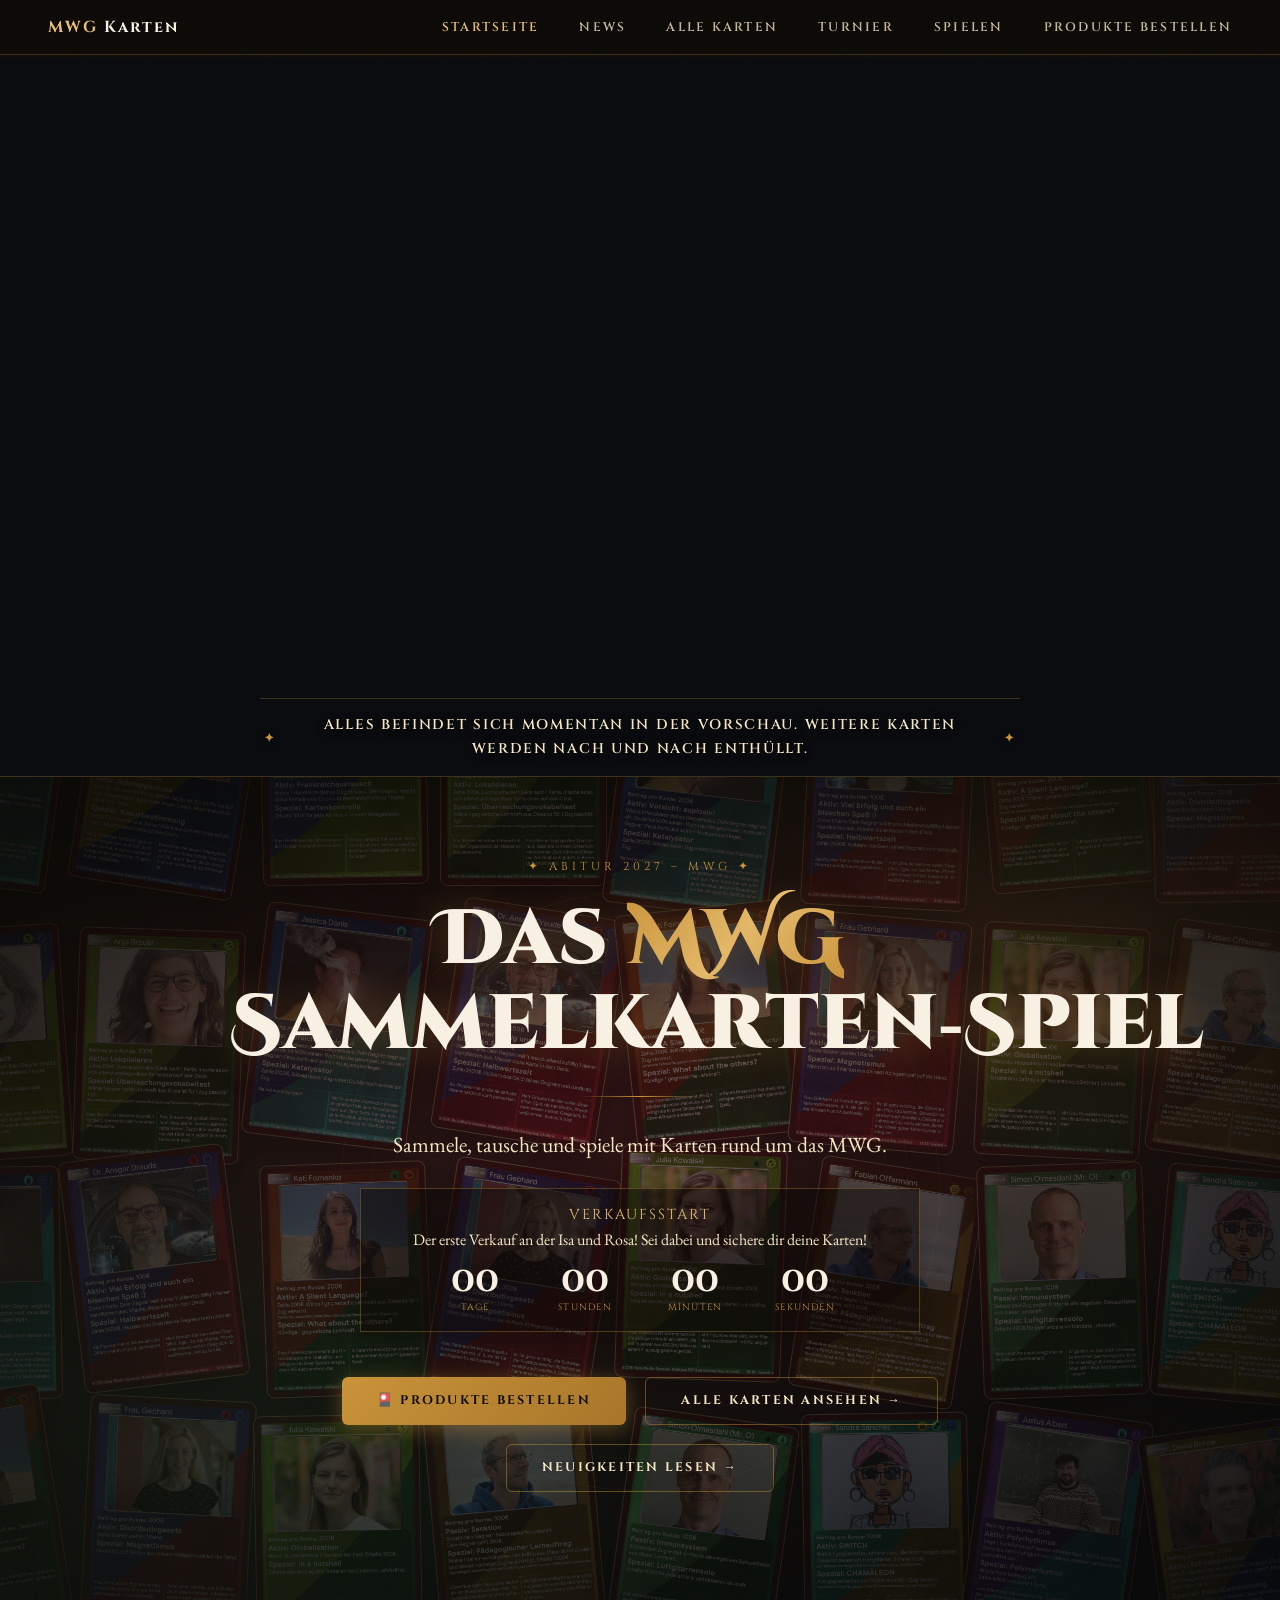
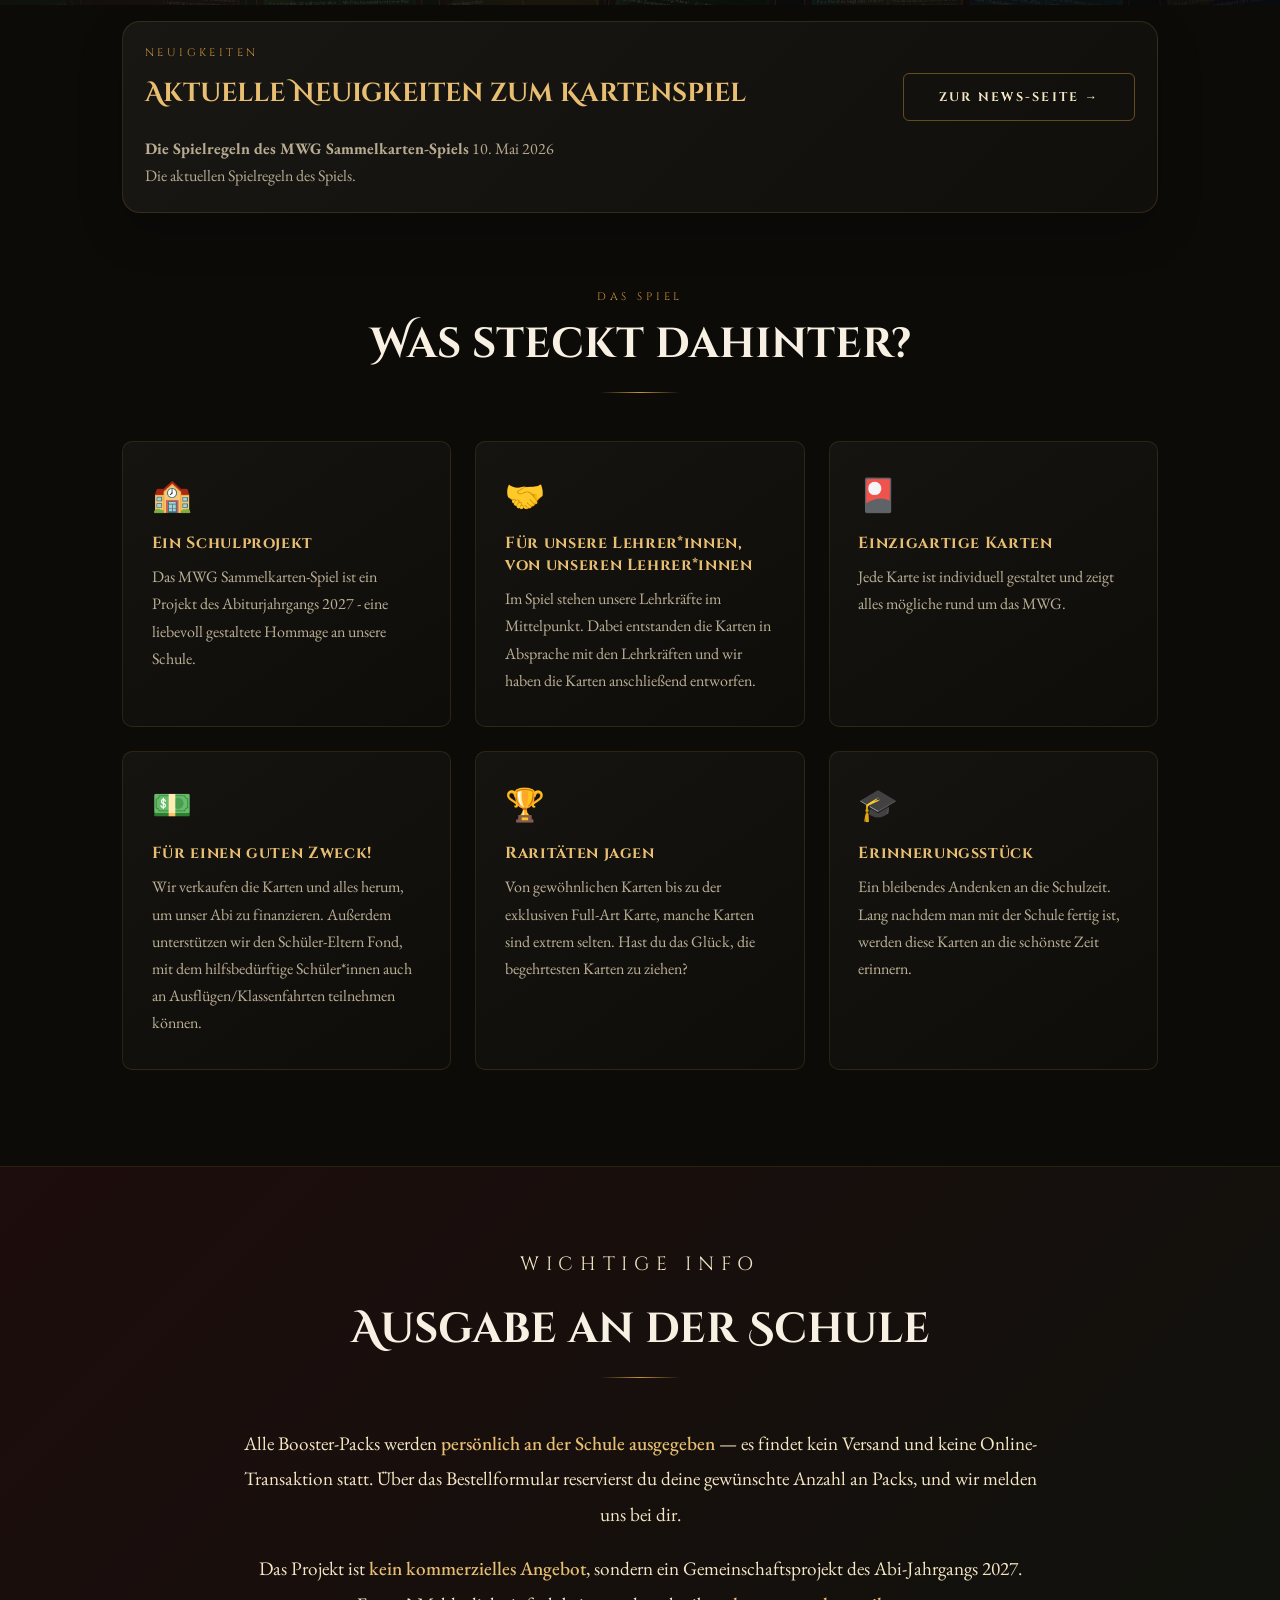
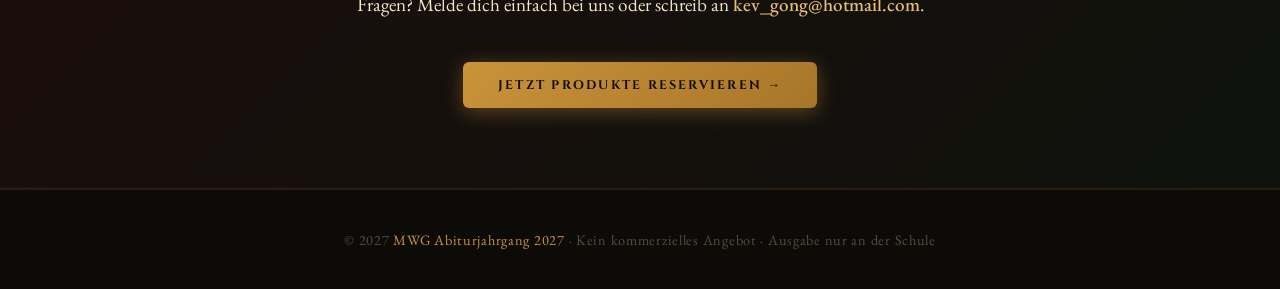
==== commit a409779e: "Added all cards and preview mode" ====
--- a/index.html
+++ b/index.html
@@ -22,6 +22,13 @@
 </nav>
 
 <div class="page visible" id="page-home">
+
+  <section class="home-video-section" aria-label="MWG Karten Trailer">
+    <video class="home-video" autoplay muted playsinline loop preload="auto">
+      <source src="assets/MWGKarten.mp4" type="video/mp4" />
+    </video>
+    <p class="preview-notice">Alles befindet sich momentan in der Vorschau. Weitere Karten werden nach und nach enthüllt.</p>
+  </section>
 
   <!-- Hero -->
   <section class="hero">
--- a/site.css
+++ b/site.css
@@ -62,7 +62,7 @@
     }
     .nav-links a:hover, .nav-links a.active { opacity: 1; color: var(--gold-light); }
     /* Pages */
-    .page { display: none; min-height: 100vh; padding-top: 80px; position: relative; z-index: 1; }
+    .page { display: none; min-height: 100vh; padding-top: 58px; position: relative; z-index: 1; }
     .page.visible { display: block; } /* Visible page */
     /* Home page */
     /* Hero */
@@ -75,6 +75,48 @@
       padding: 4rem 2rem 6rem; /* Padding */
       overflow: hidden; /* Hide overflow */
     }
+    .home-video-section {
+      width: 100%;
+      background: #0a0c0f;
+      border-bottom: 1px solid rgba(201,147,58,.28);
+      line-height: 0;
+    }
+    .preview-notice {
+      position: relative;
+      max-width: 760px;
+      margin: 0 auto;
+      padding: .85rem 1.5rem 1rem;
+      color: var(--gold-pale);
+      font-family: 'Cinzel', serif;
+      font-size: clamp(.72rem, 1.1vw, .88rem);
+      font-weight: 600;
+      letter-spacing: .12em;
+      line-height: 1.7;
+      text-align: center;
+      text-transform: uppercase;
+      text-shadow: 0 1px 8px rgba(0,0,0,.65);
+    }
+    .preview-notice::before,
+    .preview-notice::after {
+      content: '✦';
+      position: absolute;
+      top: 50%;
+      color: var(--gold);
+      font-size: .75rem;
+      transform: translateY(-50%);
+    }
+    .preview-notice::before { left: .25rem; }
+    .preview-notice::after { right: .25rem; }
+    .home-video-section .preview-notice {
+      border-top: 1px solid rgba(201,147,58,.28);
+    }
+    .home-video {
+      width: 100%;
+      display: block;
+      height: auto;
+      background: #0a0c0f;
+    }
+    .home-video-section[hidden] { display: none; }
     .hero-bg {
       position: absolute; inset: 0;
       background:
@@ -119,6 +161,20 @@
       margin-right: clamp(4px, .55vw, 8px);
     }
     .home-whirl-card img { width: 100%; height: 100%; display: block; object-fit: cover; }
+    .home-whirl-hidden,
+    .home-carousel-hidden {
+      display: flex;
+      align-items: center;
+      justify-content: center;
+      width: 100%;
+      height: 100%;
+      color: rgba(245,230,196,.68);
+      background: repeating-linear-gradient(135deg, rgba(255,255,255,.04) 0 8px, transparent 8px 16px), #15110d;
+      font: .65rem 'Cinzel', serif;
+      letter-spacing: .08em;
+      text-align: center;
+      text-transform: uppercase;
+    }
     @keyframes cardRowScroll { from { transform: translateX(0); } to { transform: translateX(-50%); } }
     .hero-ornament {
       position: absolute;
@@ -625,6 +681,8 @@
     .card-collection {
       display: grid;
       gap: 1rem;
+      content-visibility: auto;
+      contain-intrinsic-size: 0 720px;
     }
 
     .card-collection-header {
@@ -1572,6 +1630,23 @@
       width: 100%; height: 100%; object-fit: cover; display: block;
       transition: filter .3s ease;
     }
+    .card-item-hidden-image {
+      display: flex;
+      align-items: center;
+      justify-content: center;
+      width: 100%;
+      height: 100%;
+      padding: 1rem;
+      color: rgba(245,230,196,.72);
+      background:
+        repeating-linear-gradient(135deg, rgba(255,255,255,.04) 0 8px, transparent 8px 16px),
+        rgba(13,11,8,.82);
+      font-family: 'Cinzel', serif;
+      font-size: .75rem;
+      letter-spacing: .08em;
+      text-align: center;
+      text-transform: uppercase;
+    }
     .card-item-label {
       position: absolute; bottom: 0; left: 0; right: 0;
       z-index: 3;
@@ -2674,6 +2749,79 @@
     .spielen-action-button {
       flex: 1 1 160px;
       justify-content: center;
+      font-size: 2rem;
+      line-height: 1;
+    }
+
+    .spielen-presets {
+      display: grid;
+      grid-template-columns: repeat(2, minmax(0, 1fr));
+      gap: .5rem;
+    }
+
+    .spielen-preset-group {
+      display: grid;
+      grid-template-columns: auto repeat(3, minmax(0, 1fr));
+      gap: .4rem;
+      align-items: center;
+      padding: .35rem;
+      border: 1px solid rgba(201,147,58,.2);
+      border-radius: var(--radius);
+      background: rgba(255,255,255,.025);
+    }
+
+    .spielen-preset-group-label {
+      width: 1.35rem;
+      text-align: center;
+      font-family: 'Cinzel Decorative', serif;
+      font-size: 1.1rem;
+      font-weight: 700;
+    }
+
+    .spielen-preset-group--positive .spielen-preset-group-label {
+      color: #c8f2cf;
+    }
+
+    .spielen-preset-group--negative .spielen-preset-group-label {
+      color: #ffd0d0;
+    }
+
+    .spielen-preset-button {
+      min-width: 0;
+      padding: .62rem .35rem;
+      border: 1px solid rgba(201,147,58,.3);
+      border-radius: var(--radius);
+      background: rgba(255,255,255,.04);
+      color: var(--gold-pale);
+      font-family: 'Cinzel', serif;
+      font-size: .78rem;
+      font-weight: 700;
+      cursor: pointer;
+      transition: background .2s, border-color .2s, transform .2s;
+    }
+
+    .spielen-preset-button:hover {
+      transform: translateY(-1px);
+    }
+
+    .spielen-preset-group--positive .spielen-preset-button {
+      border-color: rgba(122,207,145,.42);
+      color: #c8f2cf;
+    }
+
+    .spielen-preset-group--positive .spielen-preset-button:hover {
+      background: rgba(72,151,91,.24);
+      border-color: rgba(122,207,145,.75);
+    }
+
+    .spielen-preset-group--negative .spielen-preset-button {
+      border-color: rgba(244,163,163,.42);
+      color: #ffd0d0;
+    }
+
+    .spielen-preset-group--negative .spielen-preset-button:hover {
+      background: rgba(151,72,72,.24);
+      border-color: rgba(244,163,163,.75);
     }
 
     .spielen-teachers-grid {
@@ -2703,12 +2851,6 @@
       border-color: rgba(201,147,58,.35);
     }
 
-    .spielen-teacher-card.is-used {
-      border-color: rgba(100,200,120,.55);
-      background: linear-gradient(155deg, rgba(26,61,43,.42), rgba(13,11,8,.96));
-      box-shadow: 0 0 0 1px rgba(122,207,145,.08), 0 16px 34px rgba(0,0,0,.25);
-    }
-
     .spielen-teacher-name {
       font-family: 'Cinzel Decorative', serif;
       font-size: 1.05rem;
@@ -2716,39 +2858,13 @@
       line-height: 1.2;
     }
 
-    .spielen-teacher-status {
-      color: rgba(245,230,196,.64);
-      font-size: .95rem;
-      line-height: 1.45;
-    }
-
-    .spielen-teacher-ability-toggle {
-      appearance: none;
-      width: 100%;
-      display: flex;
-      align-items: center;
-      justify-content: space-between;
-      gap: .6rem;
-      padding: .45rem .6rem;
-      border: 1px solid rgba(201,147,58,.22);
-      border-radius: var(--radius);
-      background: rgba(255,255,255,.04);
-      color: var(--gold-pale);
-      font: inherit;
-      cursor: pointer;
-      text-align: left;
-    }
-
-    .spielen-teacher-ability-toggle:hover {
-      border-color: rgba(201,147,58,.48);
-      background: rgba(201,147,58,.1);
-    }
-
     .spielen-status-effect-manager {
       display: grid;
       gap: .55rem;
-      border-top: 1px solid rgba(201,147,58,.12);
-      padding-top: .55rem;
+      border: 1px solid rgba(201,147,58,.28);
+      border-radius: 10px;
+      padding: .7rem;
+      background: rgba(201,147,58,.06);
     }
 
     .spielen-status-effect-add {
@@ -2783,7 +2899,7 @@
     .spielen-status-effects {
       display: flex;
       flex-wrap: wrap;
-      gap: .35rem;
+      gap: .5rem;
       max-height: 7rem;
       overflow-y: auto;
       scrollbar-color: rgba(201,147,58,.55) rgba(255,255,255,.05);
@@ -2794,11 +2910,12 @@
       align-items: flex-start;
       gap: .5rem;
       min-width: 0;
-      padding: .28rem .35rem;
-      border: 1px solid rgba(201,147,58,.1);
-      border-radius: var(--radius);
-      background: rgba(255,255,255,.025);
-      color: rgba(245,230,196,.78);
+      padding: .48rem .62rem;
+      border: 1px solid rgba(255,201,94,.65);
+      border-radius: 999px;
+      background: linear-gradient(135deg, rgba(201,147,58,.28), rgba(122,78,24,.22));
+      color: #fff2cc;
+      box-shadow: 0 0 0 1px rgba(255,201,94,.08), 0 0 14px rgba(201,147,58,.16);
       cursor: pointer;
       line-height: 1.25;
     }
@@ -2810,9 +2927,9 @@
 
     .spielen-status-effect strong {
       font-family: 'Cinzel', serif;
-      font-size: .68rem;
+      font-size: .76rem;
       letter-spacing: .08em;
-      color: var(--gold-light);
+      color: #fff2cc;
       overflow-wrap: anywhere;
     }
 
@@ -2831,22 +2948,9 @@
     }
 
     .spielen-status-effects-empty {
-      color: rgba(245,230,196,.5);
-      font-size: .8rem;
+      color: rgba(245,230,196,.65);
+      font-size: .88rem;
       line-height: 1.35;
-    }
-
-    .spielen-teacher-toggle {
-      width: fit-content;
-      padding: .22rem .55rem;
-      border-radius: 999px;
-      border: 1px solid rgba(201,147,58,.22);
-      background: rgba(255,255,255,.04);
-      color: var(--gold-pale);
-      font-family: 'Cinzel', serif;
-      font-size: .62rem;
-      letter-spacing: .18em;
-      text-transform: uppercase;
     }
 
     /* Footer */
@@ -2900,7 +3004,7 @@
         flex: 0 0 auto;
       }
 
-      .page { padding-top: 76px; }
+      .page { padding-top: 58px; }
       .hero { min-height: auto; padding: 2.8rem 1rem 4rem; }
       .hero-content { max-width: 100%; }
       .hero-title { font-size: clamp(2rem, 11vw, 3.1rem); }
@@ -2990,6 +3094,8 @@
       .spielen-summary-turn-grid { grid-template-columns: 1fr; }
       .spielen-player-grid, .spielen-teachers-grid { grid-template-columns: 1fr; }
       .spielen-status-effects { max-height: 9rem; }
+      .spielen-presets { grid-template-columns: 1fr; }
+      .spielen-preset-group { grid-template-columns: auto repeat(3, minmax(0, 1fr)); }
       .spielen-turn-actions { justify-content: flex-start; }
       .spielen-action-button { width: 100%; }
       .product-shelf { grid-auto-flow: row; grid-auto-columns: 1fr; }
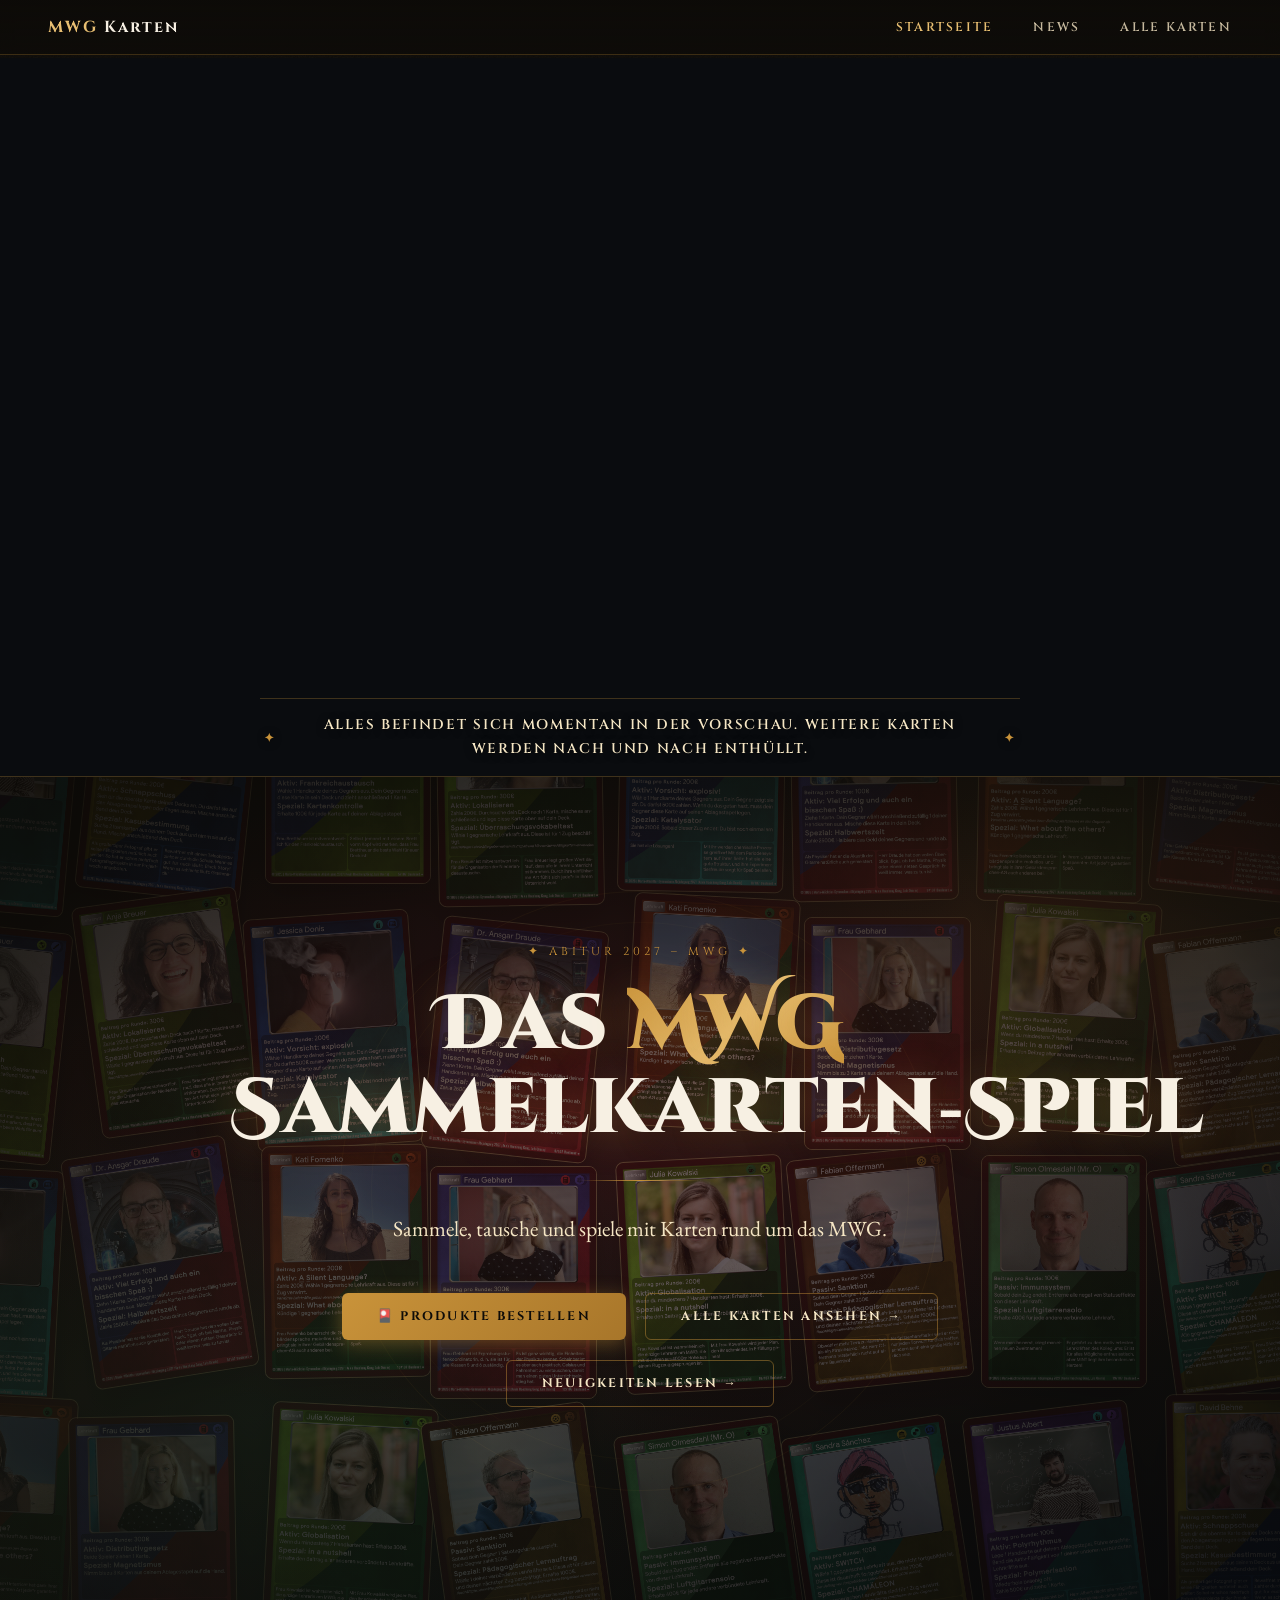
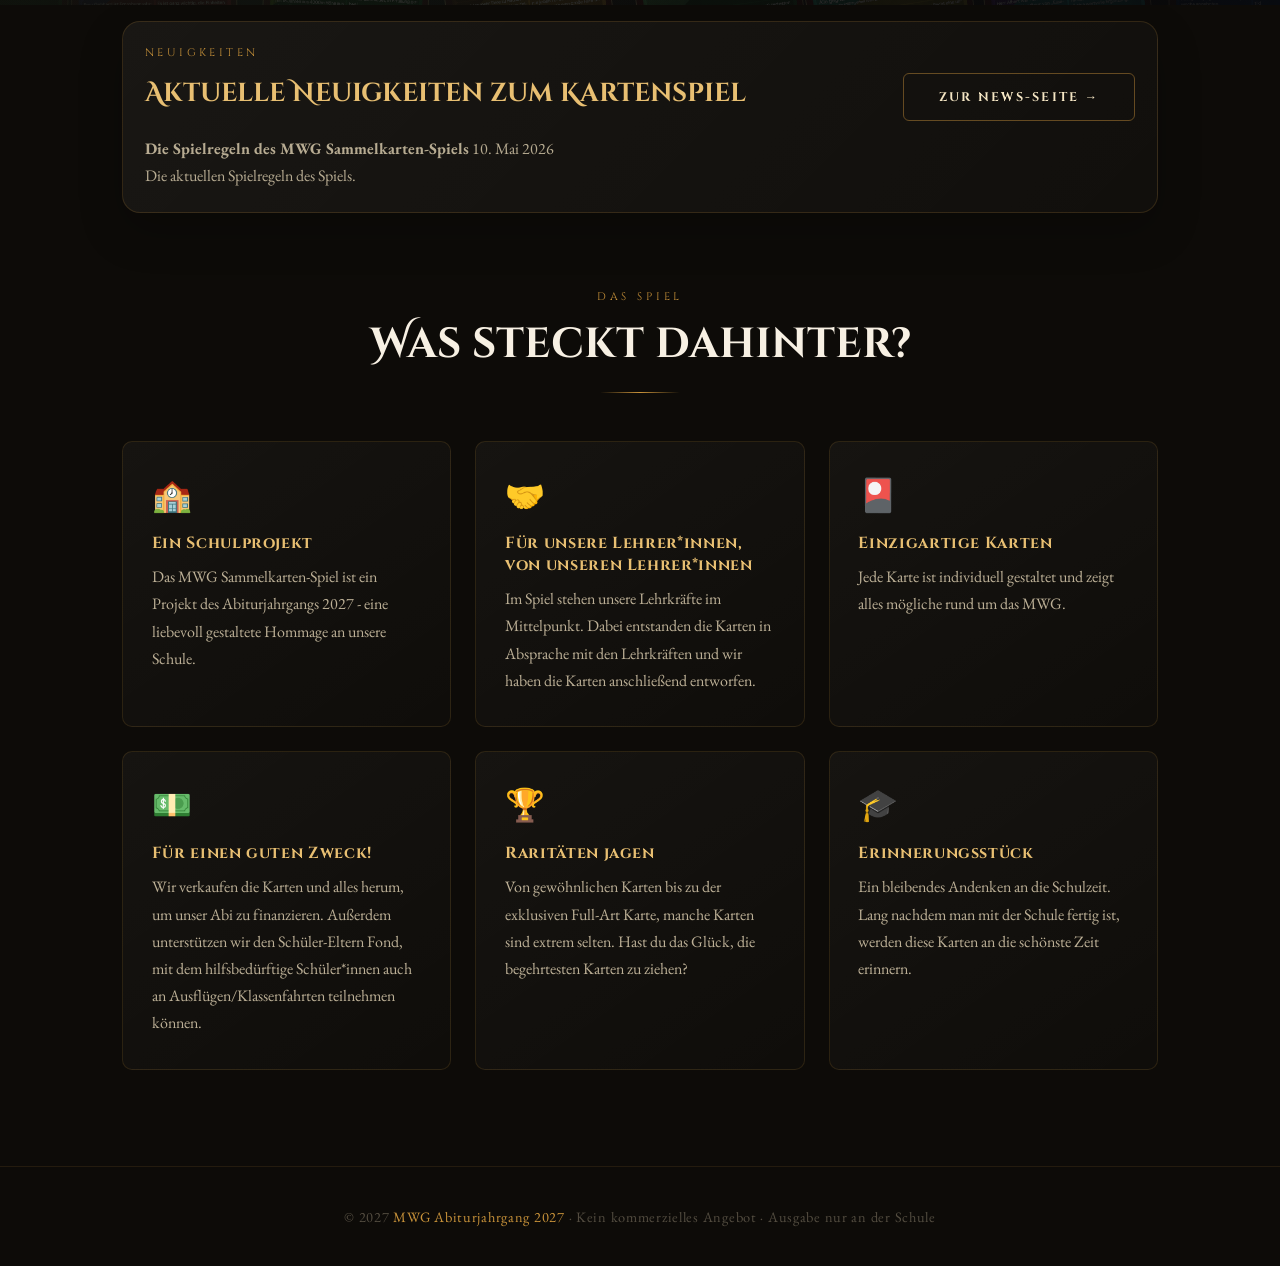
==== commit 1ef86cd3: "Adjusted Preview" ====
--- a/index.html
+++ b/index.html
@@ -111,7 +111,7 @@
   </div>
 
   <!-- About strip -->
-  <div class="about-strip">
+  <div class="about-strip" id="homeImportantInfo">
     <div class="about-inner">
       <p class="section-label">Wichtige Info</p>
       <h2 class="section-title" style="margin-bottom:1.2rem">Ausgabe an der Schule</h2>
--- a/site.css
+++ b/site.css
@@ -713,7 +713,7 @@
       gap: 1.4rem;
     }
 
-    /* ������ TOURNAMENT PAGE ������������������������������������������������������������������������������������������������ */
+    /* TOURNAMENT PAGE */
     .tournament-page {
       max-width: 1200px;
       margin: 0 auto;
@@ -1811,7 +1811,7 @@
     }
     .lightbox-close:hover { color: var(--gold); }
 
-    /* ������ ORDER PAGE ������������������������������������������������������������������������������������������������������������������ */
+    /* ORDER PAGE */
     .order-page {
       max-width: 1080px; margin: 0 auto;
       padding: 4rem 2rem 6rem;
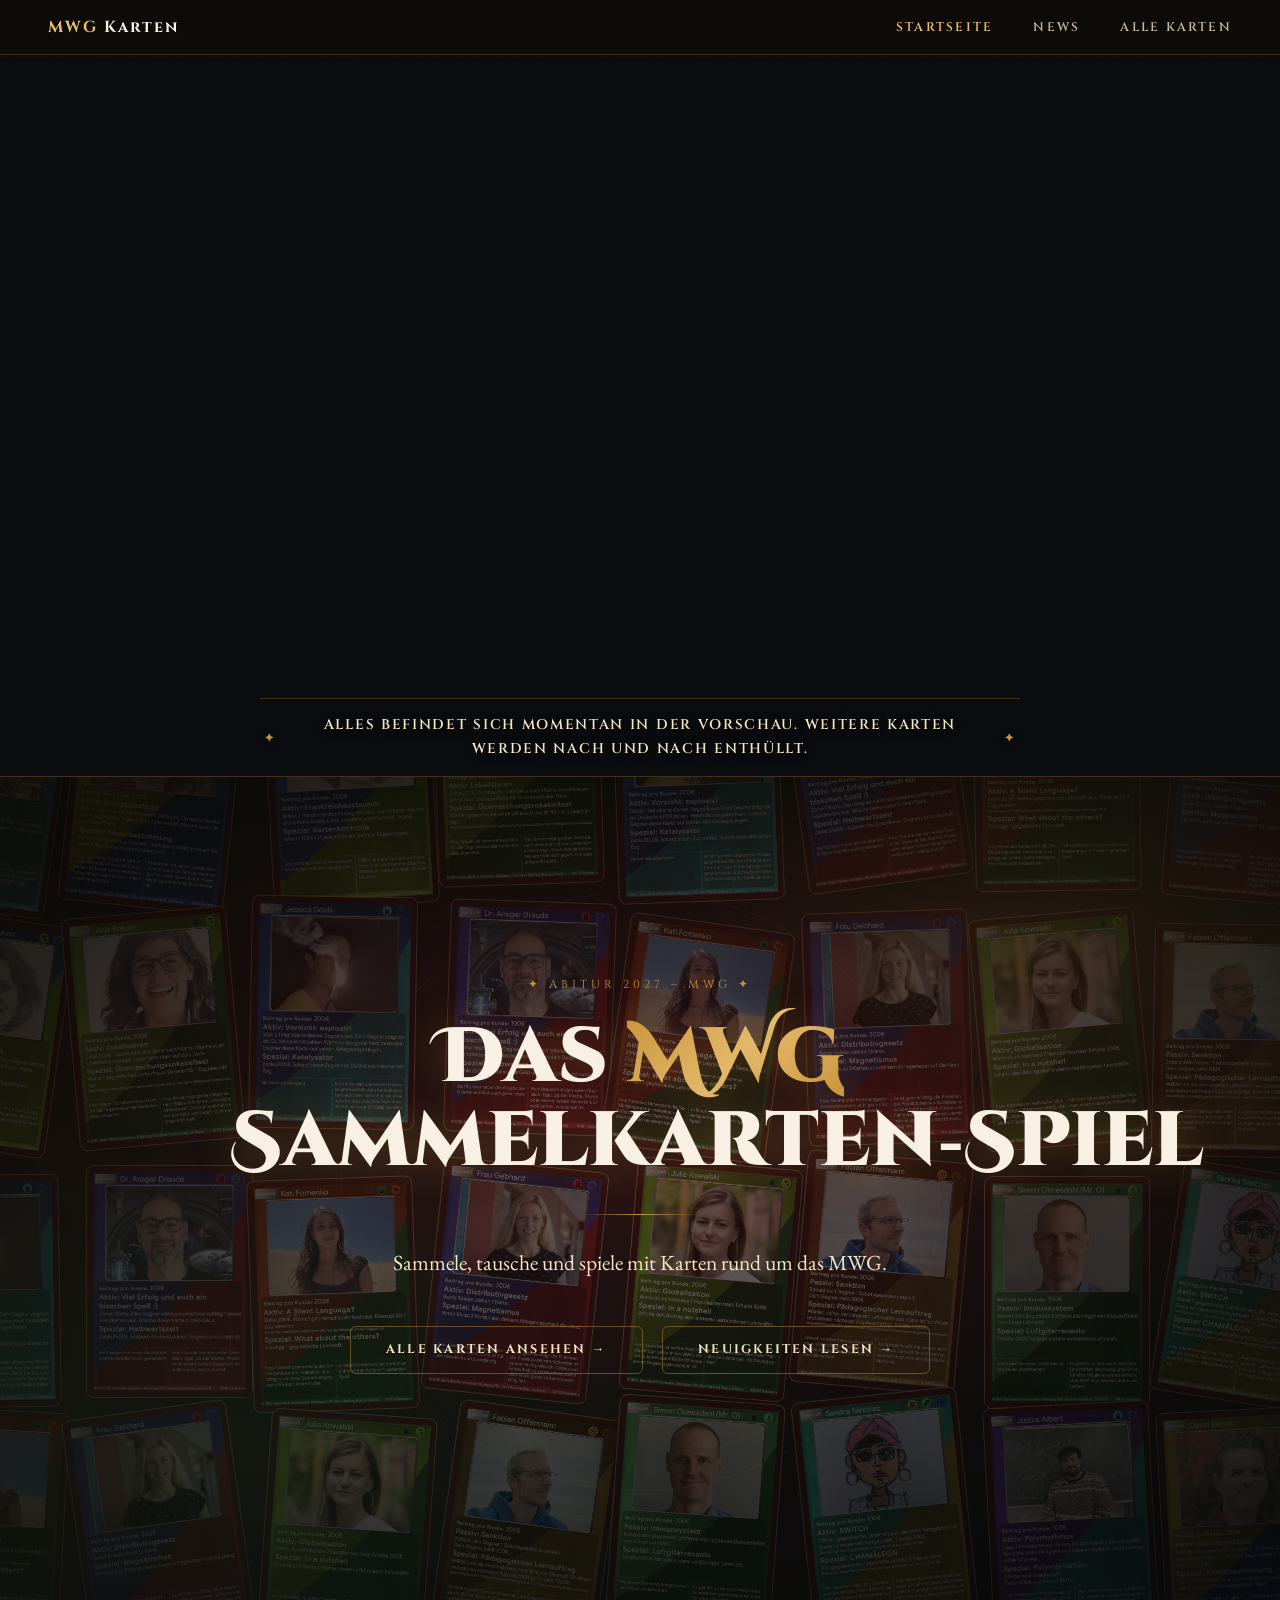
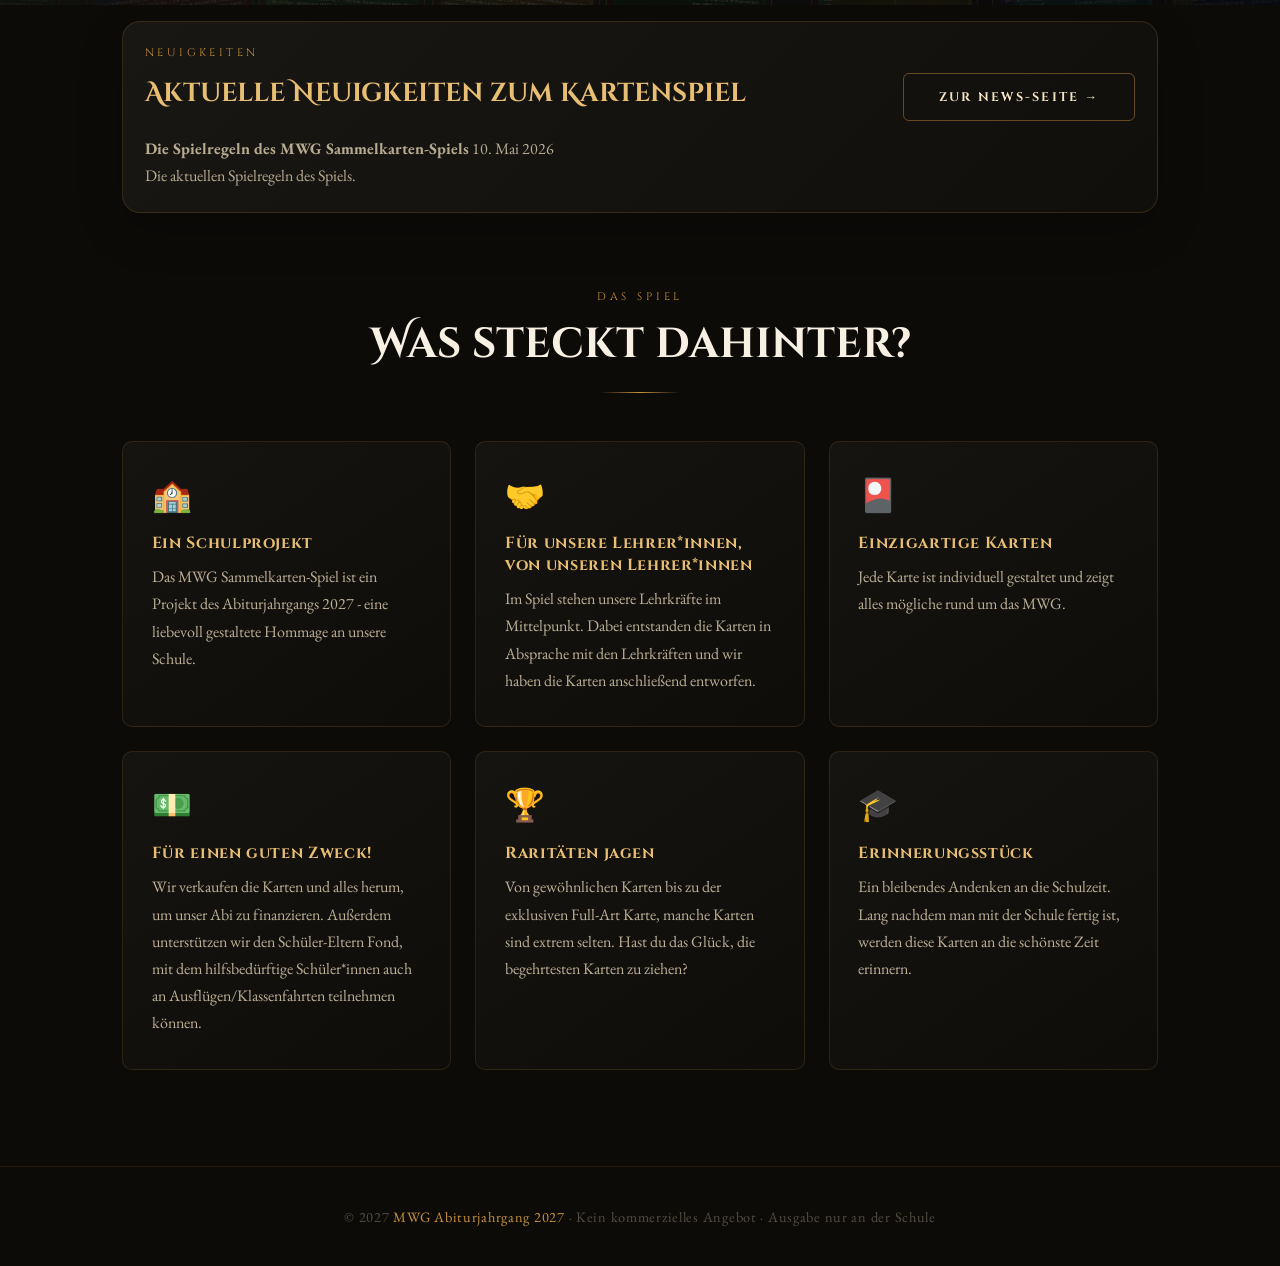
==== commit 61d90ca9: "Bug Fix: Still being able to order products" ====
--- a/index.html
+++ b/index.html
@@ -53,7 +53,6 @@
         </div>
       </div>
       <div class="hero-cta-row">
-        <button class="btn btn-primary" onclick="showPage('order')">🎴 Produkte bestellen</button>
         <button class="btn btn-outline" onclick="showPage('cards')">Alle Karten ansehen →</button>
         <button class="btn btn-outline" onclick="showPage('news')">Neuigkeiten lesen →</button>
       </div>
@@ -147,7 +146,7 @@
         </div>
       </div> -->
       <div style="margin-top:2.5rem;">
-        <button class="btn btn-primary" onclick="showPage('order')">Jetzt Produkte reservieren →</button>
+        <button class="btn btn-primary order-product-button" hidden onclick="showPage('order')">Jetzt Produkte reservieren →</button>
       </div>
     </div>
   </div>
